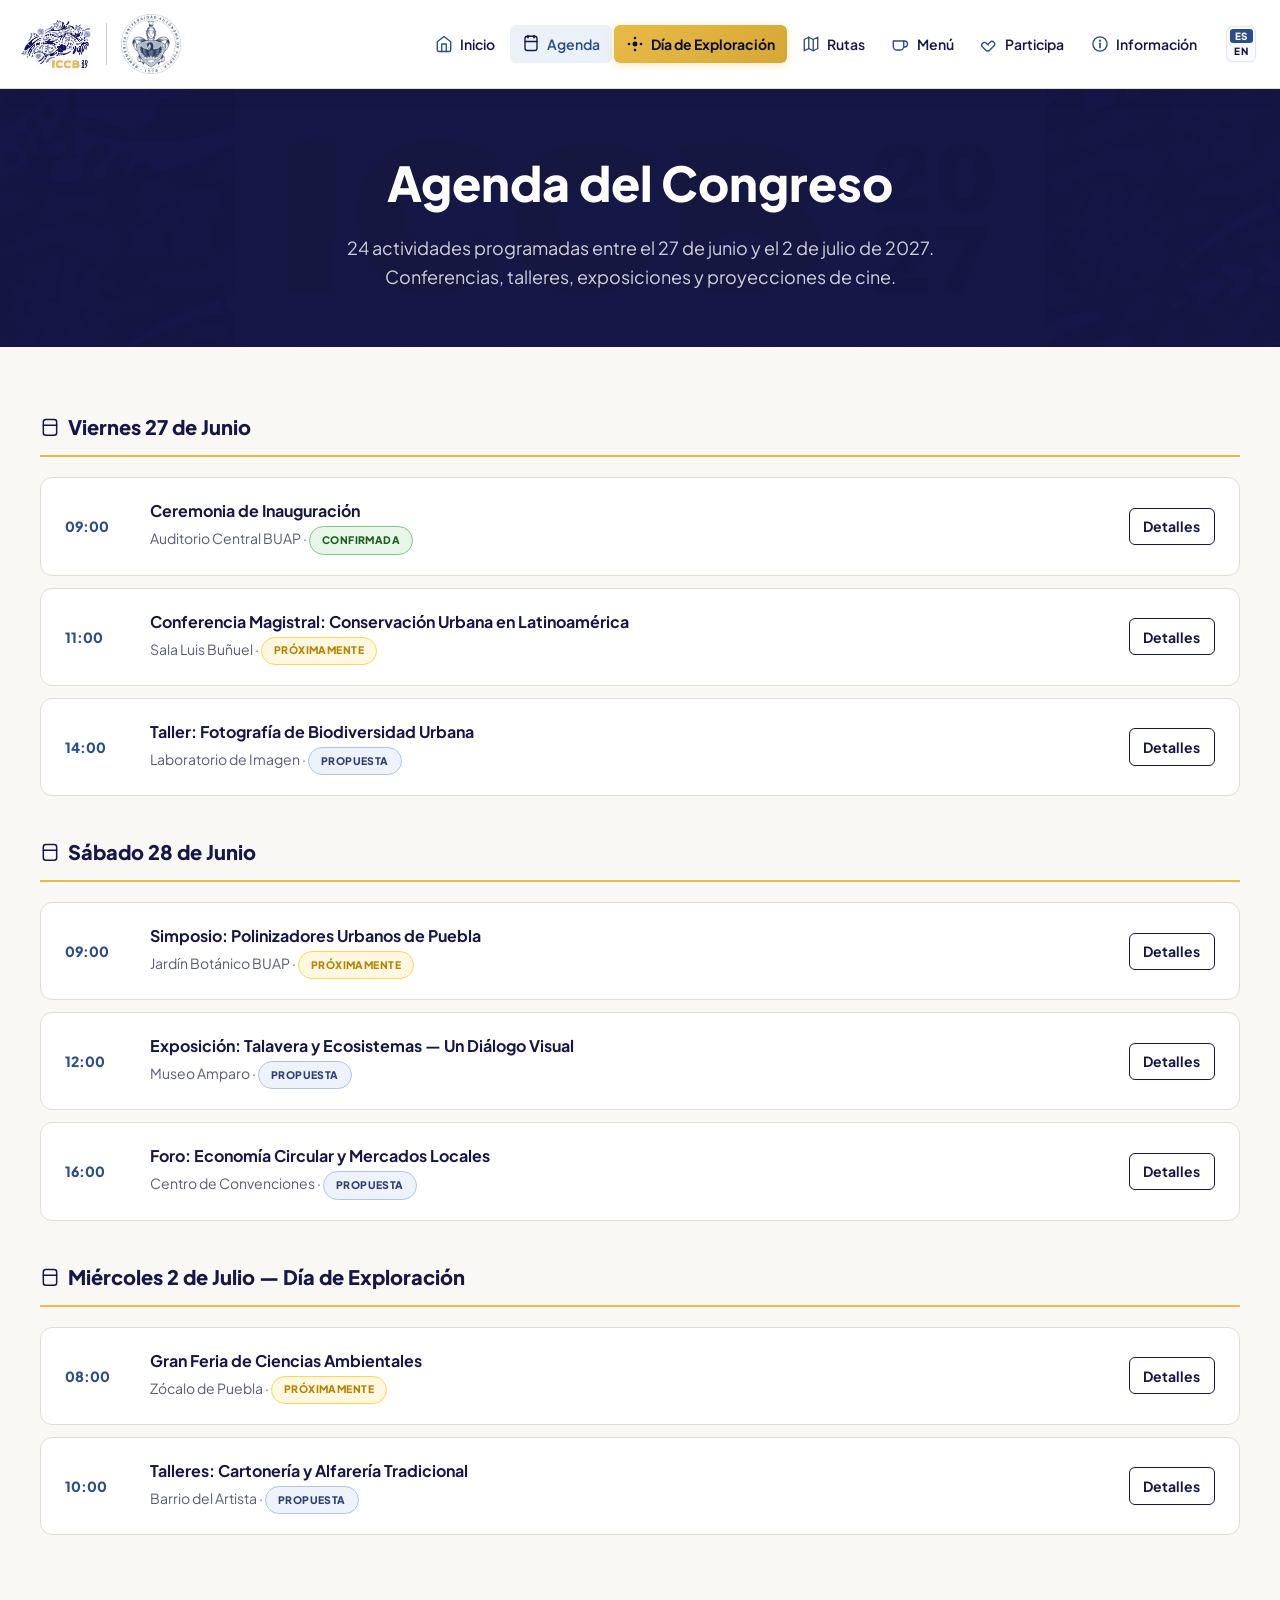
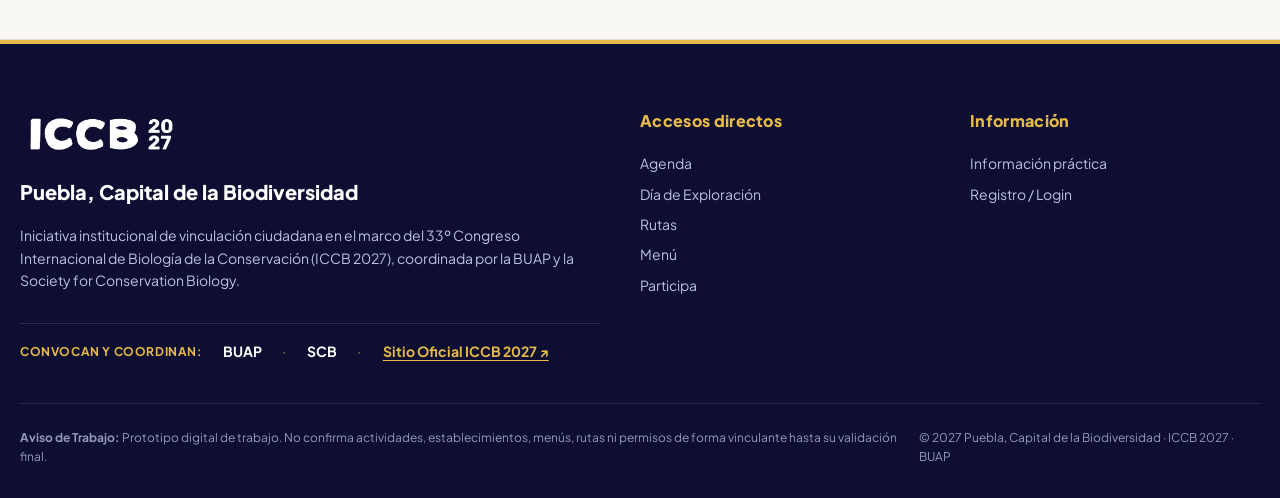
==== agenda.html @ 6d2294ba "comentarios y mapa" ====
﻿<!DOCTYPE html> <!-- necesario en todo html-->
<html lang="es"> <!-- aviso de idioma de la pagina-->

<head>
    <meta charset="UTF-8"> <!-- caracteres especiales-->
    <meta name="viewport" content="width=device-width, initial-scale=1.0"> <!-- adaptacion al tamaño de la pantalla-->
    <title>Agenda | Puebla, Capital de la Biodiversidad · ICCB 2027</title> <!-- titulo de la pagina-->
    <!-- descripcion de la pagina que aparece en los buscadores-->
    <meta name="description"
        content="Guía pública de actividades, rutas bioculturales y experiencias de biodiversidad en Puebla durante el 33º Congreso Internacional de Biología de la Conservación (ICCB 2027).">

    <!-- conexion a la tipografia de google-->
    <link rel="preconnect" href="https://fonts.googleapis.com">
    <link rel="preconnect" href="https://fonts.gstatic.com" crossorigin>
    <link href="https://fonts.googleapis.com/css2?family=Plus+Jakarta+Sans:wght@400;500;600;700;800&display=swap"
        rel="stylesheet">
    <!-- favicon-->
    <link rel="icon" type="image/png" href="assets/img/Logo Main__Logo Complete.png">
    <link rel="stylesheet" href="assets/css/styles.css"> <!--conexion a los estilos del archivo css en assets-->
</head>

<body>
    <a href="#main-content" class="skip-link">Saltar al contenido principal</a>

    <!-- ======================== Barra de navegacion ======================== -->
    <header class="site-header">
        <div class="header-container">
            <!-- logo del congreso y de la BUAP con enlace a la pagina de inicio-->
            <a href="index.html" class="brand-wrapper" aria-label="ICCB 2027 Puebla · BUAP">
                <img src="assets/img/Logo Main__Logo Complete.png" alt="ICCB 2027"
                    class="brand-logo-img brand-logo-iccb">
                <!-- barra divisoria entre logos-->
                <span class="brand-divider" aria-hidden="true"></span>
                <!-- logo de la BUAP-->
                <img src="assets/img/Logo_BUAP.webp" alt="BUAP" class="brand-logo-img brand-logo-buap">
            </a>
            <!-- listview para los diferentes idiomas-->
            <div class="header-mobile-right">
                <div class="lang-switcher-vertical mobile-header-lang" aria-label="Selector de idioma">
                    <a href="#" class="lang-pill active" lang="es">ES</a>
                    <a href="#" class="lang-pill" lang="en">EN</a>
                </div>
                <button type="button" class="nav-toggle-btn" id="nav-toggle-btn" aria-expanded="false"
                    aria-controls="main-nav" aria-label="Abrir menú">
                    <span></span><span></span><span></span>
                </button>
            </div>
            <!-- barra de botones en la navegacio-->
            <nav class="main-nav" id="main-nav" aria-label="Navegación principal">
                <ul class="nav-list">
                    <!-- inicio del menú-->
                    <li><a href="index.html" class="nav-link"><svg class="nav-icon" width="18" height="18"
                                viewBox="0 0 24 24" fill="none" stroke="currentColor" stroke-width="1.8"
                                stroke-linecap="round" stroke-linejoin="round">
                                <path d="M3 9l9-7 9 7v11a2 2 0 0 1-2 2H5a2 2 0 0 1-2-2z" />
                                <polyline points="9 22 9 12 15 12 15 22" />
                            </svg><span>Inicio</span></a></li>
                    <!-- ruta de la agenda-->
                    <li><a href="agenda.html" class="nav-link active"><svg class="nav-icon" width="18" height="18"
                                viewBox="0 0 24 24" fill="none" stroke="currentColor" stroke-width="1.8"
                                stroke-linecap="round" stroke-linejoin="round">
                                <path d="M4 6a3 3 0 0 1 3-3h10a3 3 0 0 1 3 3v13a3 3 0 0 1-3 3H7a3 3 0 0 1-3-3V6z" />
                                <path d="M4 10h16" />
                                <path d="M8 2v3M16 2v3" stroke-width="2.2" />
                            </svg><span>Agenda</span></a></li>
                    <!-- ruta de exploracion-->
                    <li><a href="exploracion.html" class="nav-link highlight"><svg class="nav-icon-gold" width="18"
                                height="18" viewBox="0 0 24 24" fill="none" stroke="currentColor" stroke-width="1.6"
                                stroke-linecap="round" stroke-linejoin="round">
                                <circle cx="12" cy="12" r="2.5" fill="currentColor" />
                                <circle cx="12" cy="4" r="1" fill="currentColor" />
                                <circle cx="20" cy="12" r="1" fill="currentColor" />
                                <circle cx="12" cy="20" r="1" fill="currentColor" />
                                <circle cx="4" cy="12" r="1" fill="currentColor" />
                            </svg><span>Día de Exploración</span></a></li>
                    <!-- ruta de rutas-->
                    <li><a href="rutas.html" class="nav-link"><svg class="nav-icon" width="18" height="18"
                                viewBox="0 0 24 24" fill="none" stroke="currentColor" stroke-width="1.8"
                                stroke-linecap="round" stroke-linejoin="round">
                                <polygon points="3 6 9 3 15 6 21 3 21 18 15 21 9 18 3 21" />
                                <line x1="9" y1="3" x2="9" y2="18" />
                                <line x1="15" y1="6" x2="15" y2="21" />
                            </svg><span>Rutas</span></a></li>
                    <!-- ruta de menu-->
                    <li><a href="menu.html" class="nav-link"><svg class="nav-icon" width="18" height="18"
                                viewBox="0 0 24 24" fill="none" stroke="currentColor" stroke-width="1.8"
                                stroke-linecap="round" stroke-linejoin="round">
                                <path d="M17 8h1a4 4 0 0 1 0 8h-1" />
                                <path d="M3 8h14v7a5 5 0 0 1-5 5H8a5 5 0 0 1-5-5V8z" />
                            </svg><span>Menú</span></a></li>
                    <!-- ruta de participa-->
                    <li><a href="participa.html" class="nav-link"><svg class="nav-icon" width="18" height="18"
                                viewBox="0 0 24 24" fill="none" stroke="currentColor" stroke-width="1.8"
                                stroke-linecap="round" stroke-linejoin="round">
                                <path
                                    d="M11 13.5l-2.5-2.5a3.5 3.5 0 0 0-5 5l4 4a4 4 0 0 0 5.6 0l5.4-5.4a3.5 3.5 0 0 0-5-5L11 12" />
                            </svg><span>Participa</span></a></li>
                    <!-- ruta de info-->
                    <li><a href="info.html" class="nav-link"><svg class="nav-icon" width="18" height="18"
                                viewBox="0 0 24 24" fill="none" stroke="currentColor" stroke-width="1.8"
                                stroke-linecap="round" stroke-linejoin="round">
                                <circle cx="12" cy="12" r="9.5" />
                                <line x1="12" y1="11" x2="12" y2="17" stroke-width="2.2" />
                                <circle cx="12" cy="7.5" r="1.5" fill="currentColor" stroke="none" />
                            </svg><span>Información</span></a></li>
                </ul>
                <div class="nav-user-actions">

                    <!-- boton del idioma y estado del idioma-->
                    <div class="lang-switcher-vertical desktop-header-lang" aria-label="Selector de idioma">
                        <a href="#" class="lang-pill active" lang="es" title="Español">ES</a>
                        <a href="#" class="lang-pill" lang="en" title="English">EN</a>
                    </div>
                </div>
            </nav>
        </div>
    </header>
    <!-- incio de  la pagina == main-->
    <main class="site-main" id="main-content">
        <section id="agenda-page">
            <div class="page-hero-banner">
                <div class="hero-bg-texture"></div>
                <h2>Agenda del Congreso</h2> <!-- titulo de la pagina-->
                <p>24 actividades programadas entre el 27 de junio y el 2 de julio de 2027. Conferencias, talleres,
                    exposiciones y proyecciones de cine.</p> <!-- descripcion de la pagina-->
            </div>

            <!-- inicia la agenda y dentro de el se centran los recuadros -->
            <div class="page-section">
                <div class="container">

                    <!-- primer recuadro, info del primer dia-->
                    <div class="agenda-day-group">
                        <div class="agenda-day-label"><svg width="20" height="20" viewBox="0 0 24 24" fill="none"
                                stroke="currentColor" stroke-width="1.8" stroke-linecap="round" stroke-linejoin="round">
                                <path d="M4 6a3 3 0 0 1 3-3h10a3 3 0 0 1 3 3v13a3 3 0 0 1-3 3H7a3 3 0 0 1-3-3V6z" />
                                <path d="M4 10h16" />
                            </svg> Viernes 27 de Junio</div>
                        <div class="agenda-item">
                            <div class="agenda-time">09:00</div>
                            <div class="agenda-info">
                                <h4>Ceremonia de Inauguración</h4>
                                <p>Auditorio Central BUAP · <span class="badge-status confirmada"
                                        style="font-size:0.65rem">Confirmada</span></p>
                            </div>
                            <div><a href="#" class="btn btn-outline btn-sm">Detalles</a></div>
                        </div>
                        <div class="agenda-item">
                            <div class="agenda-time">11:00</div>
                            <div class="agenda-info">
                                <h4>Conferencia Magistral: Conservación Urbana en Latinoamérica</h4>
                                <p>Sala Luis Buñuel · <span class="badge-status proximamente"
                                        style="font-size:0.65rem">Próximamente</span></p>
                            </div>
                            <div><a href="#" class="btn btn-outline btn-sm">Detalles</a></div>
                        </div>
                        <div class="agenda-item">
                            <div class="agenda-time">14:00</div>
                            <div class="agenda-info">
                                <h4>Taller: Fotografía de Biodiversidad Urbana</h4>
                                <p>Laboratorio de Imagen · <span class="badge-status propuesta"
                                        style="font-size:0.65rem">Propuesta</span></p>
                            </div>
                            <div><a href="#" class="btn btn-outline btn-sm">Detalles</a></div>
                        </div>
                    </div>
                    <div class="agenda-day-group">
                        <div class="agenda-day-label"><svg width="20" height="20" viewBox="0 0 24 24" fill="none"
                                stroke="currentColor" stroke-width="1.8" stroke-linecap="round" stroke-linejoin="round">
                                <path d="M4 6a3 3 0 0 1 3-3h10a3 3 0 0 1 3 3v13a3 3 0 0 1-3 3H7a3 3 0 0 1-3-3V6z" />
                                <path d="M4 10h16" />
                            </svg> Sábado 28 de Junio</div>
                        <div class="agenda-item">
                            <div class="agenda-time">09:00</div>
                            <div class="agenda-info">
                                <h4>Simposio: Polinizadores Urbanos de Puebla</h4>
                                <p>Jardín Botánico BUAP · <span class="badge-status proximamente"
                                        style="font-size:0.65rem">Próximamente</span></p>
                            </div>
                            <div><a href="#" class="btn btn-outline btn-sm">Detalles</a></div>
                        </div>
                        <div class="agenda-item">
                            <div class="agenda-time">12:00</div>
                            <div class="agenda-info">
                                <h4>Exposición: Talavera y Ecosistemas — Un Diálogo Visual</h4>
                                <p>Museo Amparo · <span class="badge-status propuesta"
                                        style="font-size:0.65rem">Propuesta</span></p>
                            </div>
                            <div><a href="#" class="btn btn-outline btn-sm">Detalles</a></div>
                        </div>
                        <div class="agenda-item">
                            <div class="agenda-time">16:00</div>
                            <div class="agenda-info">
                                <h4>Foro: Economía Circular y Mercados Locales</h4>
                                <p>Centro de Convenciones · <span class="badge-status propuesta"
                                        style="font-size:0.65rem">Propuesta</span></p>
                            </div>
                            <div><a href="#" class="btn btn-outline btn-sm">Detalles</a></div>
                        </div>
                    </div>
                    <div class="agenda-day-group">
                        <div class="agenda-day-label"><svg width="20" height="20" viewBox="0 0 24 24" fill="none"
                                stroke="currentColor" stroke-width="1.8" stroke-linecap="round" stroke-linejoin="round">
                                <path d="M4 6a3 3 0 0 1 3-3h10a3 3 0 0 1 3 3v13a3 3 0 0 1-3 3H7a3 3 0 0 1-3-3V6z" />
                                <path d="M4 10h16" />
                            </svg> Miércoles 2 de Julio — Día de Exploración</div>
                        <div class="agenda-item">
                            <div class="agenda-time">08:00</div>
                            <div class="agenda-info">
                                <h4>Gran Feria de Ciencias Ambientales</h4>
                                <p>Zócalo de Puebla · <span class="badge-status proximamente"
                                        style="font-size:0.65rem">Próximamente</span></p>
                            </div>
                            <div><a href="#" class="btn btn-outline btn-sm">Detalles</a></div>
                        </div>
                        <div class="agenda-item">
                            <div class="agenda-time">10:00</div>
                            <div class="agenda-info">
                                <h4>Talleres: Cartonería y Alfarería Tradicional</h4>
                                <p>Barrio del Artista · <span class="badge-status propuesta"
                                        style="font-size:0.65rem">Propuesta</span></p>
                            </div>
                            <div><a href="#" class="btn btn-outline btn-sm">Detalles</a></div>
                        </div>
                    </div>
                </div>
            </div>
        </section>
    </main>

    <!-- ======================== FOOTER ======================== -->
    <footer class="site-footer">
        <div class="footer-container">
            <div class="footer-brand">
                <img src="assets/img/Logo_White_Transparent.png" alt="ICCB 2027 Puebla" class="footer-logo">
                <h3 style="color:#fff;font-size:1.25rem;font-weight:800">Puebla, Capital de la Biodiversidad</h3>
                <p style="color:#BAC2E0;font-size:var(--font-sm)">Iniciativa institucional de vinculación ciudadana en
                    el marco del 33º Congreso Internacional de Biología de la Conservación (ICCB 2027), coordinada por
                    la BUAP y la Society for Conservation Biology.</p>
                <div class="footer-sponsors-strip"><span>Convocan y Coordinan:</span><strong
                        style="color:#fff">BUAP</strong><span style="opacity:0.5">·</span><strong
                        style="color:#fff">SCB</strong><span style="opacity:0.5">·</span><a
                        href="https://conbio.org/mini-sites/iccb-2027/" target="_blank" rel="noopener noreferrer"
                        style="color:var(--color-gold);font-weight:700;text-decoration:underline">Sitio Oficial ICCB
                        2027 ↗</a></div>
            </div>
            <div class="footer-links-col">
                <h4>Accesos directos</h4>
                <ul class="footer-nav">
                    <li><a href="agenda.html">Agenda</a></li>
                    <li><a href="exploracion.html">Día de Exploración</a></li>
                    <li><a href="rutas.html">Rutas</a></li>
                    <li><a href="menu.html">Menú</a></li>
                    <li><a href="participa.html">Participa</a></li>
                </ul>
            </div>
            <div class="footer-links-col">
                <h4>Información</h4>
                <ul class="footer-nav">
                    <li><a href="info.html">Información práctica</a></li>
                    <li><a href="participa.html#participa-form">Registro / Login</a></li>
                </ul>
            </div>
        </div>
        <div class="footer-bottom">
            <div>
                <p><strong>Aviso de Trabajo:</strong> Prototipo digital de trabajo. No confirma actividades,
                    establecimientos, menús, rutas ni permisos de forma vinculante hasta su validación final.</p>
            </div>
            <div>
                <p>© 2027 Puebla, Capital de la Biodiversidad · ICCB 2027 · BUAP</p>
            </div>
        </div>
    </footer>

    <script src="assets/js/main.js"></script>
</body>

</html>
---- assets/css/styles.css ----
/* ==========================================================================
   DESIGN SYSTEM — PROTOTIPO COMPLETO MULTI-PÁGINA
   ========================================================================== */
        :root {
            --color-cream: #F4F0E8;
            --color-cream-light: #FAF8F5;
            --color-cream-card: #EFEBE4;
            --color-cream-border: #E2DDD3;
            --color-navy: #151748;
            --color-navy-deep: #0D0E31;
            --color-navy-card: #141646;
            --color-navy-light: #232668;
            --color-talavera-blue: #2B4C8C;
            --color-talavera-hover: #1F3868;
            --color-soft-blue: #8FAAD0;
            --color-soft-blue-light: #EBF1F9;
            --color-gold: #E8BB49;
            --color-gold-hover: #D6A734;
            --color-gold-soft: #FDF7E7;
            --color-gold-text: #5C4300;
            --color-lavender: #7B86B8;
            --color-lavender-soft: #ECEEF6;
            --color-text-main: #1A1D36;
            --color-text-muted: #585C7B;
            --color-text-light: #FFFFFF;
            --color-surface: #FFFFFF;
            --color-border: #DCDDE8;
            --status-confirmed-bg: #E8F5E9;
            --status-confirmed-text: #1B5E20;
            --status-confirmed-border: #81C784;
            --status-upcoming-bg: #FFF8E1;
            --status-upcoming-text: #B78103;
            --status-upcoming-border: #FFD54F;
            --status-proposal-bg: #EEF2FA;
            --status-proposal-text: #2C3E75;
            --status-proposal-border: #B2C3E8;
            --font-sans: 'Plus Jakarta Sans', 'Avenir Next', -apple-system, BlinkMacSystemFont, "Segoe UI", Roboto, sans-serif;
            --font-scale: 1;
            --font-xs: calc(0.75rem * var(--font-scale));
            --font-sm: calc(0.875rem * var(--font-scale));
            --font-base: calc(1rem * var(--font-scale));
            --font-md: calc(1.125rem * var(--font-scale));
            --font-lg: calc(1.25rem * var(--font-scale));
            --font-xl: calc(1.5rem * var(--font-scale));
            --radius-sm: 6px;
            --radius-md: 12px;
            --radius-lg: 20px;
            --radius-pill: 9999px;
            --shadow-sm: 0 2px 6px rgba(21, 23, 72, 0.06);
            --shadow-md: 0 6px 18px rgba(21, 23, 72, 0.08);
            --shadow-lg: 0 12px 32px rgba(21, 23, 72, 0.12);
            --shadow-hover: 0 16px 36px rgba(21, 23, 72, 0.16);
            --transition-fast: 0.18s ease;
            --transition-normal: 0.28s cubic-bezier(0.16, 1, 0.3, 1);
        }

        *,
        *::before,
        *::after {
            box-sizing: border-box;
            margin: 0;
            padding: 0
        }

        html {
            font-size: 100%;
            scroll-behavior: smooth
        }

        body {
            font-family: var(--font-sans);
            font-size: var(--font-base);
            line-height: 1.6;
            color: var(--color-text-main);
            background: var(--color-cream);
            display: flex;
            flex-direction: column;
            min-height: 100vh
        }

        a {
            color: var(--color-talavera-blue);
            text-decoration: underline;
            text-decoration-thickness: 1px;
            text-underline-offset: 3px;
            transition: color var(--transition-fast)
        }

        a:hover {
            color: var(--color-navy)
        }

        img {
            max-width: 100%;
            height: auto;
            display: block
        }

        :focus-visible {
            outline: 3px solid var(--color-gold);
            outline-offset: 3px;
            border-radius: var(--radius-sm)
        }

        .container {
            max-width: 1240px;
            margin: 0 auto;
            padding: 0 1.25rem
        }

        /* ===== Icons ===== */
        .talavera-icon,
        .nav-icon,
        .nav-icon-gold {
            display: inline-block;
            vertical-align: middle;
            flex-shrink: 0
        }

        .nav-icon {
            color: var(--color-talavera-blue);
            transition: transform var(--transition-fast), color var(--transition-fast)
        }

        .nav-link:hover .nav-icon,
        .nav-link.active .nav-icon {
            color: var(--color-navy);
            transform: translateY(-1px)
        }

        .nav-icon-gold {
            color: var(--color-navy-deep)
        }

        .card-arrow-icon {
            transition: transform var(--transition-fast)
        }

        .pillar-card:hover .card-arrow-icon,
        .audience-card:hover .card-arrow-icon {
            transform: translateX(4px)
        }

        .skip-link {
            position: absolute;
            top: -999px;
            left: 1rem;
            background: var(--color-gold);
            color: var(--color-navy-deep);
            padding: 0.75rem 1.25rem;
            font-weight: 700;
            z-index: 9999;
            border-radius: var(--radius-sm);
            text-decoration: none;
            box-shadow: var(--shadow-lg)
        }

        .skip-link:focus {
            top: 1rem
        }

        /* ===== Language Switcher ===== */
        .lang-switcher-vertical {
            display: inline-flex;
            flex-direction: column;
            align-items: center;
            justify-content: center;
            background: #F8FAFC;
            border: 1px solid #E2E8F0;
            border-radius: var(--radius-sm);
            padding: 2px;
            gap: 1px;
            box-shadow: 0 1px 2px rgba(0, 0, 0, 0.04);
            flex-shrink: 0
        }

        .lang-switcher-vertical .lang-pill {
            display: block;
            padding: 2px 5px;
            border-radius: 3px;
            color: var(--color-navy);
            text-decoration: none;
            font-weight: 800;
            font-size: 0.62rem;
            letter-spacing: 0.03em;
            line-height: 1.1;
            text-align: center;
            transition: all var(--transition-fast)
        }

        .lang-switcher-vertical .lang-pill:hover {
            color: var(--color-talavera-blue);
            background: rgba(26, 54, 93, 0.08)
        }

        .lang-switcher-vertical .lang-pill.active {
            background-color: var(--color-talavera-blue);
            color: #fff
        }

        .header-mobile-right {
            display: flex;
            align-items: center;
            gap: 0.65rem
        }

        @media(min-width:992px) {
            .header-mobile-right {
                display: none !important
            }
        }

        @media(max-width:991px) {
            .desktop-header-lang {
                display: none !important
            }
        }

        /* ===== Header ===== */
        .site-header {
            background: #fff;
            position: sticky;
            top: 0;
            z-index: 1000;
            box-shadow: 0 4px 20px rgba(21, 23, 72, 0.06);
            border-bottom: 1px solid var(--color-cream-border)
        }

        .header-container {
            max-width: 1440px;
            margin: 0 auto;
            padding: 0.5rem 1.5rem 0.5rem 1.25rem;
            display: flex;
            align-items: center;
            justify-content: space-between;
            gap: 1.25rem;
            min-height: 82px
        }

        .brand-wrapper {
            display: inline-flex;
            align-items: center;
            gap: 0.85rem;
            text-decoration: none;
            flex-shrink: 0;
            transition: opacity var(--transition-fast)
        }

        .brand-wrapper:hover {
            opacity: 0.92
        }

        .brand-logo-img {
            width: auto;
            object-fit: contain;
            display: block
        }

        .brand-logo-iccb {
            height: 72px;
            max-width: 160px;
            filter: drop-shadow(0 2px 4px rgba(26, 54, 93, 0.08))
        }

        .brand-logo-buap {
            height: 60px;
            max-width: 60px
        }

        .brand-divider {
            width: 1.5px;
            height: 42px;
            background: var(--color-navy);
            opacity: 0.22;
            flex-shrink: 0
        }

        .nav-toggle-btn {
            display: inline-flex;
            flex-direction: column;
            justify-content: center;
            align-items: center;
            gap: 5px;
            width: 44px;
            height: 44px;
            background: var(--color-cream-light);
            border: 1px solid var(--color-border);
            border-radius: var(--radius-sm);
            cursor: pointer
        }

        .nav-toggle-btn span {
            display: block;
            width: 22px;
            height: 2.5px;
            background: var(--color-navy);
            border-radius: 2px;
            transition: all var(--transition-fast)
        }

        .main-nav {
            display: none;
            width: 100%
        }

        .main-nav.is-open {
            display: block;
            padding-top: 1rem;
            border-top: 1px solid var(--color-cream-border)
        }

        .nav-list {
            list-style: none;
            display: flex;
            flex-direction: column;
            gap: 0.35rem;
            margin: 0;
            padding: 0
        }

        .nav-link {
            display: flex;
            align-items: center;
            gap: 0.45rem;
            padding: 0.5rem 0.75rem;
            color: var(--color-navy);
            text-decoration: none;
            font-weight: 600;
            font-size: var(--font-sm);
            border-radius: var(--radius-sm);
            white-space: nowrap;
            transition: all var(--transition-fast)
        }

        .nav-link:hover,
        .nav-link.active {
            background: var(--color-soft-blue-light);
            color: var(--color-talavera-blue)
        }

        .nav-link.highlight {
            background: linear-gradient(135deg, var(--color-gold), var(--color-gold-hover));
            color: var(--color-navy-deep);
            font-weight: 700;
            box-shadow: 0 2px 8px rgba(242, 184, 36, 0.3)
        }

        .nav-link.highlight:hover {
            transform: translateY(-1px);
            box-shadow: 0 4px 12px rgba(242, 184, 36, 0.4)
        }

        .nav-user-actions {
            margin-top: 0.75rem;
            padding-top: 0.75rem;
            border-top: 1px solid var(--color-border);
            display: flex;
            flex-direction: column;
            gap: 0.5rem
        }

        @media(min-width:992px) {
            .nav-toggle-btn {
                display: none
            }

            .main-nav,
            .main-nav.is-open {
                display: flex;
                align-items: center;
                justify-content: flex-end;
                width: auto;
                padding-top: 0;
                border-top: none;
                gap: 0.75rem;
                flex-shrink: 0
            }

            .nav-list {
                flex-direction: row;
                align-items: center;
                gap: 0.15rem
            }

            .nav-user-actions {
                margin-top: 0;
                padding-top: 0;
                border-top: none;
                flex-direction: row;
                align-items: center;
                margin-left: 0.35rem
            }
        }

        @media(min-width:992px) and (max-width:1240px) {
            .header-container {
                padding: 0.35rem 1rem 0.5rem 0.75rem;
                gap: 0.5rem
            }

            .brand-logo-iccb {
                height: 58px
            }

            .brand-logo-buap {
                height: 50px;
                max-width: 50px
            }

            .brand-divider {
                height: 32px;
                margin: 0 0.15rem
            }

            .nav-link {
                padding: 0.4rem 0.5rem;
                font-size: 0.82rem;
                gap: 0.3rem
            }

            .btn-sm {
                padding: 0.35rem 0.65rem;
                font-size: 0.78rem
            }
        }

        @media(max-width:991px) {
            .header-container {
                padding: 0.5rem 1rem;
                min-height: 68px
            }

            .brand-logo-iccb {
                height: 52px
            }

            .brand-logo-buap {
                height: 44px;
                max-width: 44px
            }

            .brand-divider {
                height: 28px;
                margin: 0 0.25rem
            }
        }

        /* ===== Hero ===== */
        .hero-section {
            min-height: calc(100vh - 82px);
            display: flex;
            align-items: center;
            position: relative;
            background: var(--color-cream-light);
            border-bottom: 1px solid var(--color-cream-border);
            overflow: hidden
        }

        .hero-bg-media {
            position: absolute;
            inset: 0;
            overflow: hidden;
            pointer-events: none;
            z-index: 0
        }

        .hero-bg-texture {
            position: absolute;
            inset: 0;
            background-image: url('../img/Logo Main__Logo TExture Light.png');
            background-size: cover;
            background-position: center;
            background-repeat: no-repeat;
            opacity: 0.10;
            mix-blend-mode: multiply;
            z-index: 1
        }

        .hero-bg-radial {
            position: absolute;
            inset: 0;
            background: radial-gradient(circle at 65% 50%, rgba(232, 187, 73, 0.08) 0%, rgba(250, 248, 245, 0) 65%), radial-gradient(circle at 15% 30%, rgba(26, 54, 93, 0.05) 0%, rgba(250, 248, 245, 0) 50%);
            pointer-events: none;
            z-index: 3
        }

        .hero-inner {
            position: relative;
            z-index: 2;
            width: 100%;
            max-width: 1380px;
            margin: 0 auto;
            padding: 3.5rem 2rem;
            display: grid;
            grid-template-columns: 1fr;
            gap: 3rem;
            align-items: center
        }

        @media(min-width:900px) {
            .hero-inner {
                grid-template-columns: 1.05fr 0.95fr;
                gap: 4rem;
                padding: 4rem 2.5rem
            }
        }

        .hero-left {
            display: flex;
            flex-direction: column
        }

        .hero-date-label {
            font-size: var(--font-sm);
            font-weight: 700;
            color: var(--color-talavera-blue);
            text-transform: uppercase;
            letter-spacing: 0.08em;
            margin-bottom: 1.25rem
        }

        .hero-title {
            font-size: clamp(2.75rem, 6vw, 4.5rem);
            font-weight: 800;
            line-height: 1.05;
            letter-spacing: -0.03em;
            color: var(--color-navy);
            margin-bottom: 1.25rem
        }

        .hero-subtitle {
            font-size: clamp(1rem, 2vw, 1.15rem);
            color: var(--color-text-muted);
            line-height: 1.65;
            margin-bottom: 2.25rem;
            max-width: 440px
        }

        .hero-cta-row {
            display: flex;
            flex-wrap: wrap;
            gap: 0.85rem;
            align-items: center;
            margin-bottom: 2.5rem
        }

        .hero-btn-primary {
            display: inline-flex;
            align-items: center;
            padding: 0.85rem 2rem;
            background: var(--color-navy);
            color: #fff;
            font-family: inherit;
            font-weight: 700;
            font-size: var(--font-base);
            border-radius: var(--radius-md);
            text-decoration: none;
            transition: all var(--transition-fast);
            border: 2px solid transparent
        }

        .hero-btn-primary:hover {
            background: var(--color-talavera-blue);
            color: #fff;
            transform: translateY(-2px);
            box-shadow: 0 8px 20px rgba(21, 23, 72, 0.18)
        }

        .hero-btn-secondary {
            display: inline-flex;
            align-items: center;
            padding: 0.85rem 1.5rem;
            background: transparent;
            color: var(--color-navy);
            font-family: inherit;
            font-weight: 700;
            font-size: var(--font-base);
            border-radius: var(--radius-md);
            border: 2px solid var(--color-navy);
            text-decoration: none;
            transition: all var(--transition-fast)
        }

        .hero-btn-secondary:hover {
            background: var(--color-gold);
            border-color: var(--color-gold);
            color: var(--color-navy-deep);
            transform: translateY(-2px)
        }

        .hero-logos-strip {
            display: flex;
            align-items: center;
            gap: 1.25rem;
            padding-top: 1.5rem;
            border-top: 1px solid var(--color-cream-border)
        }

        .hero-strip-logo {
            height: 36px;
            width: auto;
            object-fit: contain;
            opacity: 0.85
        }

        .hero-right {
            display: flex;
            flex-direction: column;
            gap: 1.25rem
        }

        .hero-photo-frame {
            position: relative;
            border-radius: var(--radius-lg);
            overflow: hidden;
            box-shadow: 0 20px 50px rgba(21, 23, 72, 0.12);
            border: 3px solid var(--color-cream-border)
        }

        .hero-photo {
            width: 100%;
            display: block;
            object-fit: cover;
            aspect-ratio: 16/10
        }

        .hero-photo-label {
            position: absolute;
            bottom: 0;
            left: 0;
            right: 0;
            background: linear-gradient(transparent, rgba(22, 20, 86, 0.85));
            padding: 1.5rem 1.25rem 1rem;
            display: flex;
            flex-direction: column;
            gap: 0.1rem
        }

        .hero-photo-city {
            font-size: var(--font-md);
            font-weight: 800;
            color: #fff;
            letter-spacing: -0.01em
        }

        .hero-photo-sub {
            font-size: var(--font-xs);
            color: rgba(255, 255, 255, 0.7);
            font-weight: 600;
            text-transform: uppercase;
            letter-spacing: 0.06em
        }

        .hero-pattern-badge {
            background: var(--color-cream);
            border: 2px solid var(--color-cream-border);
            border-radius: var(--radius-lg);
            padding: 0.75rem 1rem;
            display: flex;
            align-items: center;
            justify-content: center;
            box-shadow: var(--shadow-sm)
        }

        .hero-pattern-badge img {
            height: 72px;
            width: auto;
            object-fit: contain
        }

        /* ===== Search ===== */
        .search-section-wrap {
            background: var(--color-cream);
            padding: 1.5rem 1.5rem 0
        }

        .search-agenda-section {
            background: #fff;
            position: relative;
            z-index: 10;
            border-radius: var(--radius-lg);
            box-shadow: var(--shadow-lg);
            padding: 1.5rem;
            max-width: 1160px;
            margin: 0 auto 2rem;
            border: 1px solid var(--color-cream-border)
        }

        .search-form-flex {
            display: grid;
            grid-template-columns: 1fr;
            gap: 1rem;
            align-items: center
        }

        @media(min-width:768px) {
            .search-form-flex {
                grid-template-columns: 2fr 1.25fr auto
            }
        }

        .search-input-wrapper {
            position: relative
        }

        .search-input {
            width: 100%;
            padding: 0.85rem 1rem 0.85rem 2.75rem;
            border: 1.5px solid var(--color-border);
            border-radius: var(--radius-md);
            font-family: inherit;
            font-size: var(--font-base);
            color: var(--color-text-main);
            background: var(--color-cream-light);
            transition: all var(--transition-fast)
        }

        .search-input:focus {
            border-color: var(--color-talavera-blue);
            background: #fff;
            box-shadow: 0 0 0 4px var(--color-soft-blue-light);
            outline: none
        }

        .search-icon {
            position: absolute;
            left: 1rem;
            top: 50%;
            transform: translateY(-50%);
            color: var(--color-text-muted)
        }

        .search-select {
            padding: 0.85rem 1rem;
            border: 1.5px solid var(--color-border);
            border-radius: var(--radius-md);
            font-family: inherit;
            font-size: var(--font-base);
            color: var(--color-text-main);
            background: var(--color-cream-light);
            cursor: pointer;
            width: 100%
        }

        /* ===== Section Headers ===== */
        .feature-grid-section {
            padding: 4rem 1.25rem 2rem
        }

        .section-head-center {
            text-align: center;
            max-width: 780px;
            margin: 0 auto 3rem
        }

        .section-eyebrow {
            color: var(--color-talavera-blue);
            font-size: var(--font-sm);
            font-weight: 800;
            text-transform: uppercase;
            letter-spacing: 0.08em;
            margin-bottom: 0.5rem;
            display: block
        }

        .section-main-title {
            font-size: clamp(1.85rem, 3.5vw, 2.5rem);
            font-weight: 800;
            color: var(--color-navy);
            line-height: 1.2;
            margin-bottom: 0.75rem
        }

        .section-main-desc {
            font-size: var(--font-base);
            color: var(--color-text-muted);
            line-height: 1.6
        }

        /* ===== Pillar Cards ===== */
        .pillar-cards-grid {
            display: grid;
            grid-template-columns: 1fr;
            gap: 1.5rem
        }

        @media(min-width:640px) {
            .pillar-cards-grid {
                grid-template-columns: repeat(2, 1fr)
            }
        }

        @media(min-width:1024px) {
            .pillar-cards-grid {
                grid-template-columns: repeat(4, 1fr)
            }
        }

        .pillar-card {
            background: #fff;
            border-radius: var(--radius-lg);
            border: 1px solid var(--color-cream-border);
            padding: 2rem 1.5rem;
            display: flex;
            flex-direction: column;
            justify-content: space-between;
            box-shadow: var(--shadow-sm);
            text-decoration: none;
            color: inherit;
            position: relative;
            overflow: hidden;
            transition: all var(--transition-normal)
        }

        .pillar-card::before {
            content: '';
            position: absolute;
            top: 0;
            left: 0;
            right: 0;
            height: 5px;
            background: var(--color-talavera-blue);
            transition: height var(--transition-fast)
        }

        .pillar-card.highlight-gold::before {
            background: var(--color-gold);
            height: 7px
        }

        .pillar-card:hover {
            transform: translateY(-6px);
            box-shadow: var(--shadow-hover);
            border-color: var(--color-talavera-blue)
        }

        .pillar-card:hover::before {
            height: 8px
        }

        .pillar-icon-box {
            display: inline-flex;
            align-items: center;
            justify-content: flex-start;
            height: 52px;
            padding: 4px 10px;
            border-radius: var(--radius-md);
            background: #fff;
            border: 1px solid var(--color-cream-border);
            margin-bottom: 1.25rem;
            box-shadow: var(--shadow-sm);
            width: fit-content
        }

        .pillar-icon-box img {
            height: 42px;
            width: auto;
            object-fit: contain
        }

        .pillar-card-title {
            font-size: 1.25rem;
            font-weight: 800;
            color: var(--color-navy);
            line-height: 1.25;
            margin-bottom: 0.75rem
        }

        .pillar-card-text {
            font-size: var(--font-sm);
            color: var(--color-text-muted);
            line-height: 1.55;
            margin-bottom: 1.5rem
        }

        .pillar-card-link {
            display: inline-flex;
            align-items: center;
            gap: 0.4rem;
            font-size: var(--font-sm);
            font-weight: 800;
            color: var(--color-talavera-blue);
            margin-top: auto
        }

        .pillar-card:hover .pillar-card-link {
            color: var(--color-navy)
        }

        /* ===== Badges ===== */
        .badge-status {
            display: inline-flex;
            align-items: center;
            gap: 0.4rem;
            padding: 0.3rem 0.75rem;
            border-radius: var(--radius-pill);
            font-size: var(--font-xs);
            font-weight: 800;
            text-transform: uppercase;
            letter-spacing: 0.04em;
            border: 1px solid transparent
        }

        .badge-status.confirmada {
            background: var(--status-confirmed-bg);
            color: var(--status-confirmed-text);
            border-color: var(--status-confirmed-border)
        }

        .badge-status.proximamente {
            background: var(--status-upcoming-bg);
            color: var(--status-upcoming-text);
            border-color: var(--status-upcoming-border)
        }

        .badge-status.propuesta {
            background: var(--status-proposal-bg);
            color: var(--status-proposal-text);
            border-color: var(--status-proposal-border)
        }

        /* ===== Buttons ===== */
        .btn {
            display: inline-flex;
            align-items: center;
            justify-content: center;
            gap: 0.5rem;
            font-family: inherit;
            font-size: var(--font-base);
            font-weight: 700;
            padding: 0.75rem 1.35rem;
            border-radius: var(--radius-md);
            border: 1px solid transparent;
            cursor: pointer;
            text-decoration: none;
            transition: all var(--transition-fast)
        }

        .btn-primary {
            background: var(--color-navy);
            color: #fff
        }

        .btn-primary:hover {
            background: var(--color-navy-deep);
            color: #fff;
            box-shadow: var(--shadow-md)
        }

        .btn-accent {
            background: linear-gradient(135deg, var(--color-gold), var(--color-gold-hover));
            color: var(--color-navy-deep);
            border-color: var(--color-gold-hover)
        }

        .btn-accent:hover {
            background: var(--color-gold-hover);
            box-shadow: 0 4px 15px rgba(242, 184, 36, 0.4)
        }

        .btn-outline {
            background: transparent;
            border: 1.5px solid var(--color-navy);
            color: var(--color-navy)
        }

        .btn-outline:hover {
            background: var(--color-navy);
            color: #fff
        }

        .btn-outline-white {
            background: transparent;
            border: 1.5px solid rgba(255, 255, 255, 0.6);
            color: #fff
        }

        .btn-outline-white:hover {
            background: #fff;
            color: var(--color-navy)
        }

        .btn-sm {
            padding: 0.4rem 0.85rem;
            font-size: var(--font-sm);
            border-radius: var(--radius-sm)
        }

        /* ===== Page Section (full-page views) ===== */
        .page-section {
            padding: 4rem 1.25rem;
            border-bottom: 1px solid var(--color-cream-border)
        }

        .page-section:nth-child(even) {
            background: var(--color-cream-light)
        }

        .page-section-header {
            max-width: 780px;
            margin: 0 auto 3rem;
            text-align: center
        }

        .page-hero-banner {
            background: var(--color-navy);
            color: #fff;
            padding: 3.5rem 1.25rem;
            text-align: center;
            position: relative;
            overflow: hidden
        }

        .page-hero-banner .hero-bg-texture {
            position: absolute;
            inset: 0;
            background-image: url('../img/Logo Main__Logo Texture Dark.png');
            background-size: cover;
            background-position: center;
            opacity: 0.12;
            z-index: 0
        }

        .page-hero-banner>* {
            position: relative;
            z-index: 1
        }

        .page-hero-banner h2 {
            font-size: clamp(2rem, 4vw, 3rem);
            font-weight: 800;
            margin-bottom: 0.75rem
        }

        .page-hero-banner p {
            font-size: var(--font-md);
            color: rgba(255, 255, 255, 0.8);
            max-width: 640px;
            margin: 0 auto;
            line-height: 1.6
        }

        /* ===== Agenda Items ===== */
        .agenda-day-group {
            margin-bottom: 2.5rem
        }

        .agenda-day-label {
            font-size: var(--font-lg);
            font-weight: 800;
            color: var(--color-navy);
            padding-bottom: 0.75rem;
            border-bottom: 2px solid var(--color-gold);
            margin-bottom: 1.25rem;
            display: flex;
            align-items: center;
            gap: 0.5rem
        }

        .agenda-item {
            background: #fff;
            border: 1px solid var(--color-cream-border);
            border-radius: var(--radius-md);
            padding: 1.25rem 1.5rem;
            margin-bottom: 0.75rem;
            display: grid;
            grid-template-columns: auto 1fr auto;
            gap: 1.25rem;
            align-items: center;
            transition: all var(--transition-fast)
        }

        .agenda-item:hover {
            box-shadow: var(--shadow-md);
            border-color: var(--color-talavera-blue)
        }

        .agenda-time {
            font-weight: 800;
            color: var(--color-talavera-blue);
            font-size: var(--font-sm);
            white-space: nowrap;
            min-width: 65px
        }

        .agenda-info h4 {
            font-size: var(--font-base);
            font-weight: 700;
            color: var(--color-navy);
            margin-bottom: 0.15rem
        }

        .agenda-info p {
            font-size: var(--font-sm);
            color: var(--color-text-muted)
        }

        /* ===== Route Cards ===== */
        .route-card {
            background: #fff;
            border: 1px solid var(--color-cream-border);
            border-radius: var(--radius-lg);
            overflow: hidden;
            box-shadow: var(--shadow-sm);
            transition: all var(--transition-normal)
        }

        .route-card:hover {
            box-shadow: var(--shadow-hover);
            transform: translateY(-4px)
        }

        .route-card-img {
            height: 200px;
            background: linear-gradient(135deg, var(--color-talavera-blue), var(--color-navy));
            display: flex;
            align-items: center;
            justify-content: center;
            color: #fff;
            font-weight: 700
        }

        .route-card-body {
            padding: 1.5rem
        }

        .route-card-body h3 {
            font-size: var(--font-lg);
            font-weight: 800;
            color: var(--color-navy);
            margin-bottom: 0.5rem
        }

        .route-card-body p {
            font-size: var(--font-sm);
            color: var(--color-text-muted);
            line-height: 1.55;
            margin-bottom: 1rem
        }

        .route-stops {
            display: flex;
            flex-direction: column;
            gap: 0.5rem;
            padding-left: 1.25rem;
            border-left: 3px solid var(--color-gold);
            margin-bottom: 1rem
        }

        .route-stop {
            font-size: var(--font-sm);
            font-weight: 600;
            color: var(--color-navy)
        }

        /* ===== Menu / Sabores Cards ===== */
        .flavor-card {
            background: #fff;
            border: 1px solid var(--color-cream-border);
            border-radius: var(--radius-lg);
            overflow: hidden;
            box-shadow: var(--shadow-sm);
            transition: all var(--transition-normal)
        }

        .flavor-card:hover {
            box-shadow: var(--shadow-hover);
            transform: translateY(-4px)
        }

        .flavor-card-img {
            height: 180px;
            background: linear-gradient(135deg, var(--color-gold-soft), var(--color-cream));
            display: flex;
            align-items: center;
            justify-content: center
        }

        .flavor-card-img img {
            height: 80px;
            width: auto;
            object-fit: contain
        }

        .flavor-card-body {
            padding: 1.5rem
        }

        .flavor-card-body h3 {
            font-size: var(--font-lg);
            font-weight: 800;
            color: var(--color-navy);
            margin-bottom: 0.5rem
        }

        .flavor-card-body p {
            font-size: var(--font-sm);
            color: var(--color-text-muted);
            line-height: 1.55;
            margin-bottom: 1rem
        }

        /* ===== Forms ===== */
        .form-group {
            margin-bottom: 1.25rem
        }

        .form-group label {
            display: block;
            font-weight: 700;
            font-size: var(--font-sm);
            color: var(--color-navy);
            margin-bottom: 0.4rem
        }

        .form-group input,
        .form-group select,
        .form-group textarea {
            width: 100%;
            padding: 0.85rem 1rem;
            border: 1.5px solid var(--color-border);
            border-radius: var(--radius-md);
            font-family: inherit;
            font-size: var(--font-base);
            color: var(--color-text-main);
            background: var(--color-cream-light);
            transition: all var(--transition-fast)
        }

        .form-group input:focus,
        .form-group select:focus,
        .form-group textarea:focus {
            border-color: var(--color-talavera-blue);
            background: #fff;
            box-shadow: 0 0 0 4px var(--color-soft-blue-light);
            outline: none
        }

        .form-grid-2 {
            display: grid;
            grid-template-columns: 1fr;
            gap: 0
        }

        @media(min-width:768px) {
            .form-grid-2 {
                grid-template-columns: 1fr 1fr;
                gap: 1.5rem
            }
        }

        .form-card {
            background: #fff;
            border: 1px solid var(--color-cream-border);
            border-radius: var(--radius-lg);
            padding: 2.5rem;
            box-shadow: var(--shadow-md);
            max-width: 560px;
            margin: 0 auto
        }

        .form-tabs {
            display: flex;
            gap: 0;
            margin-bottom: 2rem;
            border-bottom: 2px solid var(--color-cream-border)
        }

        .form-tab {
            flex: 1;
            padding: 0.85rem;
            text-align: center;
            font-weight: 700;
            font-size: var(--font-sm);
            color: var(--color-text-muted);
            background: none;
            border: none;
            cursor: pointer;
            transition: all var(--transition-fast);
            border-bottom: 3px solid transparent;
            margin-bottom: -2px
        }

        .form-tab.active {
            color: var(--color-navy);
            border-bottom-color: var(--color-gold)
        }

        .form-tab:hover {
            color: var(--color-talavera-blue)
        }

        .tab-content {
            display: none
        }

        .tab-content.active {
            display: block
        }

        /* ===== Participate Section ===== */
        .participate-section {
            padding: 3rem 1.25rem 4rem
        }

        .audience-grid {
            display: grid;
            grid-template-columns: 1fr;
            gap: 1.5rem
        }

        @media(min-width:640px) {
            .audience-grid {
                grid-template-columns: repeat(2, 1fr)
            }
        }

        @media(min-width:1024px) {
            .audience-grid {
                grid-template-columns: repeat(4, 1fr)
            }
        }

        .audience-card {
            background: #fff;
            border: 1px solid var(--color-border);
            border-radius: var(--radius-lg);
            padding: 1.75rem 1.25rem;
            display: flex;
            flex-direction: column;
            align-items: center;
            text-align: center;
            box-shadow: var(--shadow-sm);
            transition: all var(--transition-normal)
        }

        .audience-card:hover {
            transform: translateY(-4px);
            box-shadow: var(--shadow-md);
            border-color: var(--color-gold)
        }

        .audience-avatar {
            width: 96px;
            height: 56px;
            border-radius: var(--radius-md);
            background: #fff;
            display: flex;
            align-items: center;
            justify-content: center;
            margin-bottom: 1rem;
            border: 1px solid var(--color-border);
            padding: 4px 8px;
            box-shadow: var(--shadow-sm)
        }

        .audience-avatar img {
            height: 44px;
            width: auto;
            object-fit: contain
        }

        .audience-card h3 {
            font-size: 1.15rem;
            font-weight: 800;
            color: var(--color-navy);
            margin-bottom: 0.5rem
        }

        .audience-card p {
            font-size: var(--font-sm);
            color: var(--color-text-muted);
            line-height: 1.5;
            margin-bottom: 1.25rem
        }

        /* ===== Disclaimer ===== */
        .disclaimer-banner {
            background: var(--color-gold-soft);
            border: 1.5px solid var(--color-gold);
            border-radius: var(--radius-md);
            padding: 1.15rem 1.35rem;
            margin: 2rem 0;
            display: flex;
            align-items: flex-start;
            gap: 0.85rem;
            font-size: var(--font-sm);
            color: var(--color-gold-text)
        }

        .disclaimer-banner strong {
            color: #382400
        }

        /* ===== Map Styles (Leaflet Interactive Map) ===== */
        .map-header-controls {
            display: flex;
            flex-wrap: wrap;
            align-items: center;
            justify-content: space-between;
            gap: 1rem;
            margin-bottom: 1rem;
        }

        .map-filter-group {
            display: flex;
            flex-wrap: wrap;
            gap: 0.5rem;
        }

        .map-filter-btn {
            background: var(--color-surface);
            border: 1.5px solid var(--color-cream-border);
            border-radius: var(--radius-pill);
            padding: 0.5rem 1rem;
            font-family: var(--font-sans);
            font-size: var(--font-sm);
            font-weight: 600;
            color: var(--color-navy);
            cursor: pointer;
            transition: all var(--transition-fast);
            display: inline-flex;
            align-items: center;
            gap: 0.45rem;
            box-shadow: var(--shadow-sm);
        }

        .map-filter-btn:hover {
            border-color: var(--color-talavera-blue);
            color: var(--color-talavera-blue);
            transform: translateY(-1px);
        }

        .map-filter-btn.active {
            background: var(--color-navy);
            color: #ffffff;
            border-color: var(--color-navy);
            box-shadow: 0 4px 12px rgba(21, 23, 72, 0.2);
        }

        .map-route-summary {
            display: flex;
            flex-wrap: wrap;
            align-items: center;
            justify-content: space-between;
            background: var(--color-cream-card);
            border: 1px solid var(--color-cream-border);
            border-radius: var(--radius-md);
            padding: 0.85rem 1.25rem;
            margin-bottom: 1rem;
            gap: 0.75rem;
        }

        .route-summary-item {
            display: flex;
            flex-direction: column;
            gap: 0.15rem;
        }

        .summary-label {
            font-size: var(--font-xs);
            text-transform: uppercase;
            letter-spacing: 0.05em;
            color: var(--color-text-muted);
            font-weight: 700;
        }

        .route-summary-item strong {
            font-size: var(--font-base);
            color: var(--color-navy);
            font-weight: 800;
        }

        .route-summary-meta {
            display: flex;
            flex-wrap: wrap;
            gap: 0.5rem;
        }

        .summary-badge {
            font-size: var(--font-xs);
            font-weight: 700;
            background: #ffffff;
            border: 1px solid var(--color-cream-border);
            border-radius: var(--radius-pill);
            padding: 0.35rem 0.75rem;
            color: var(--color-navy);
        }

        .map-wrapper-card {
            position: relative;
            border-radius: var(--radius-lg);
            overflow: hidden;
            border: 2px solid var(--color-cream-border);
            box-shadow: var(--shadow-md);
            margin-bottom: 2.5rem;
            background: var(--color-cream-card);
            z-index: 1;
        }

        .map-container {
            height: 520px;
            width: 100%;
            background: #e7e5e0;
            position: relative;
            z-index: 1;
        }

        /* Map Legend */
        .map-legend {
            background: rgba(255, 255, 255, 0.96);
            backdrop-filter: blur(6px);
            border-top: 1px solid var(--color-cream-border);
            padding: 0.75rem 1.25rem;
            display: flex;
            flex-wrap: wrap;
            align-items: center;
            gap: 1.5rem;
            font-size: var(--font-xs);
            color: var(--color-text-main);
        }

        .legend-title {
            font-weight: 800;
            color: var(--color-navy);
            text-transform: uppercase;
            letter-spacing: 0.05em;
        }

        .legend-item {
            display: inline-flex;
            align-items: center;
            gap: 0.45rem;
            font-weight: 600;
        }

        .legend-dot {
            width: 12px;
            height: 12px;
            border-radius: 50%;
            display: inline-block;
            box-shadow: 0 1px 3px rgba(0, 0, 0, 0.2);
        }

        .legend-dot.dot-centro {
            background: #2B4C8C;
        }

        .legend-dot.dot-sierra {
            background: #2E7D32;
        }

        .legend-dot.dot-valsequillo {
            background: #00838F;
        }

        /* Custom Leaflet Markers */
        .custom-map-pin-container {
            background: transparent !important;
            border: none !important;
        }

        .custom-map-pin {
            width: 34px;
            height: 34px;
            background: var(--pin-color, #2B4C8C);
            border: 2.5px solid #ffffff;
            border-radius: 50% 50% 50% 0;
            transform: rotate(-45deg);
            display: flex;
            align-items: center;
            justify-content: center;
            box-shadow: 0 4px 10px rgba(0, 0, 0, 0.28);
            transition: transform 0.2s cubic-bezier(0.34, 1.56, 0.64, 1), box-shadow 0.2s ease;
            cursor: pointer;
        }

        .custom-map-pin .pin-number {
            transform: rotate(45deg);
            color: #ffffff;
            font-family: var(--font-sans);
            font-weight: 800;
            font-size: 13px;
            line-height: 1;
        }

        .custom-map-pin:hover {
            transform: rotate(-45deg) scale(1.15);
            box-shadow: 0 6px 16px rgba(0, 0, 0, 0.38);
        }

        /* Leaflet Popups Theming */
        .custom-leaflet-popup .leaflet-popup-content-wrapper {
            border-radius: var(--radius-md) !important;
            box-shadow: 0 10px 30px rgba(21, 23, 72, 0.18) !important;
            border: 1px solid var(--color-cream-border) !important;
            padding: 0 !important;
            font-family: var(--font-sans) !important;
            overflow: hidden;
        }

        .custom-leaflet-popup .leaflet-popup-content {
            margin: 0 !important;
            line-height: 1.45 !important;
        }

        .map-popup-card {
            padding: 1.15rem 1.25rem;
        }

        .map-popup-header {
            margin-bottom: 0.5rem;
        }

        .map-popup-pill {
            display: inline-block;
            padding: 0.25rem 0.65rem;
            border-radius: var(--radius-pill);
            font-size: 0.72rem;
            font-weight: 700;
            letter-spacing: 0.02em;
        }

        .map-popup-title {
            font-size: 1.05rem;
            font-weight: 800;
            color: var(--color-navy);
            margin: 0 0 0.25rem 0;
            line-height: 1.3;
        }

        .map-popup-category {
            font-size: 0.8rem;
            font-weight: 700;
            color: var(--color-gold-text);
            margin-bottom: 0.6rem;
        }

        .map-popup-desc {
            font-size: 0.86rem;
            color: var(--color-text-muted);
            margin: 0 0 0.85rem 0;
            line-height: 1.45;
        }

        .map-popup-highlight {
            display: flex;
            align-items: center;
            gap: 0.5rem;
            font-size: 0.8rem;
            font-weight: 700;
            color: var(--color-navy);
            background: var(--color-cream-light);
            border: 1px solid var(--color-cream-border);
            padding: 0.45rem 0.75rem;
            border-radius: var(--radius-sm);
        }

        /* Responsive Map Adjustments */
        @media (max-width: 768px) {
            .map-container {
                height: 420px;
            }
            .map-header-controls {
                flex-direction: column;
                align-items: stretch;
            }
            .map-route-summary {
                flex-direction: column;
                align-items: flex-start;
            }
        }

        /* ===== Info Cards Grid ===== */
        .info-grid {
            display: grid;
            grid-template-columns: 1fr;
            gap: 1.5rem
        }

        @media(min-width:640px) {
            .info-grid {
                grid-template-columns: repeat(2, 1fr)
            }
        }

        @media(min-width:1024px) {
            .info-grid {
                grid-template-columns: repeat(3, 1fr)
            }
        }

        .info-card {
            background: #fff;
            border: 1px solid var(--color-cream-border);
            border-radius: var(--radius-lg);
            padding: 2rem 1.5rem;
            box-shadow: var(--shadow-sm);
            transition: all var(--transition-normal)
        }

        .info-card:hover {
            box-shadow: var(--shadow-md);
            transform: translateY(-3px)
        }

        .info-card h3 {
            font-size: var(--font-lg);
            font-weight: 800;
            color: var(--color-navy);
            margin-bottom: 0.75rem;
            display: flex;
            align-items: center;
            gap: 0.5rem
        }

        .info-card p {
            font-size: var(--font-sm);
            color: var(--color-text-muted);
            line-height: 1.6
        }

        /* ===== Footer ===== */
        .site-footer {
            background: var(--color-navy-deep);
            color: #D5DAED;
            border-top: 4px solid var(--color-gold);
            padding: 4rem 1.25rem 2rem;
            font-size: var(--font-sm);
            margin-top: auto
        }

        .footer-container {
            max-width: 1240px;
            margin: 0 auto;
            display: grid;
            grid-template-columns: 1fr;
            gap: 2.5rem
        }

        @media(min-width:768px) {
            .footer-container {
                grid-template-columns: 2fr 1fr 1fr
            }
        }

        .footer-brand {
            display: flex;
            flex-direction: column;
            gap: 1rem
        }

        .footer-logo {
            height: 52px;
            width: auto;
            align-self: flex-start
        }

        .footer-sponsors-strip {
            display: flex;
            flex-wrap: wrap;
            align-items: center;
            gap: 1.25rem;
            padding-top: 1rem;
            margin-top: 1rem;
            border-top: 1px solid rgba(255, 255, 255, 0.12)
        }

        .footer-sponsors-strip span {
            font-size: var(--font-xs);
            color: var(--color-gold);
            font-weight: 700;
            text-transform: uppercase;
            letter-spacing: 0.05em
        }

        .footer-links-col h4 {
            color: var(--color-gold);
            font-size: var(--font-base);
            margin-bottom: 1.15rem;
            font-weight: 800;
            letter-spacing: 0.02em
        }

        .footer-nav {
            list-style: none;
            display: flex;
            flex-direction: column;
            gap: 0.5rem
        }

        .footer-nav a {
            color: #BAC2E0;
            text-decoration: none;
            transition: color var(--transition-fast)
        }

        .footer-nav a:hover {
            color: var(--color-gold);
            text-decoration: underline
        }

        .footer-bottom {
            max-width: 1240px;
            margin: 2.5rem auto 0;
            padding-top: 1.5rem;
            border-top: 1px solid rgba(255, 255, 255, 0.1);
            display: flex;
            flex-direction: column;
            gap: 0.75rem;
            font-size: var(--font-xs);
            color: #929ABA
        }

        @media(min-width:768px) {
            .footer-bottom {
                flex-direction: row;
                justify-content: space-between;
                align-items: center
            }
        }

        /* ===== Divider ===== */
        .section-divider {
            height: 4px;
            background: linear-gradient(90deg, var(--color-gold), var(--color-talavera-blue), var(--color-gold));
            opacity: 0.5;
            border: none;
            margin: 0
        }
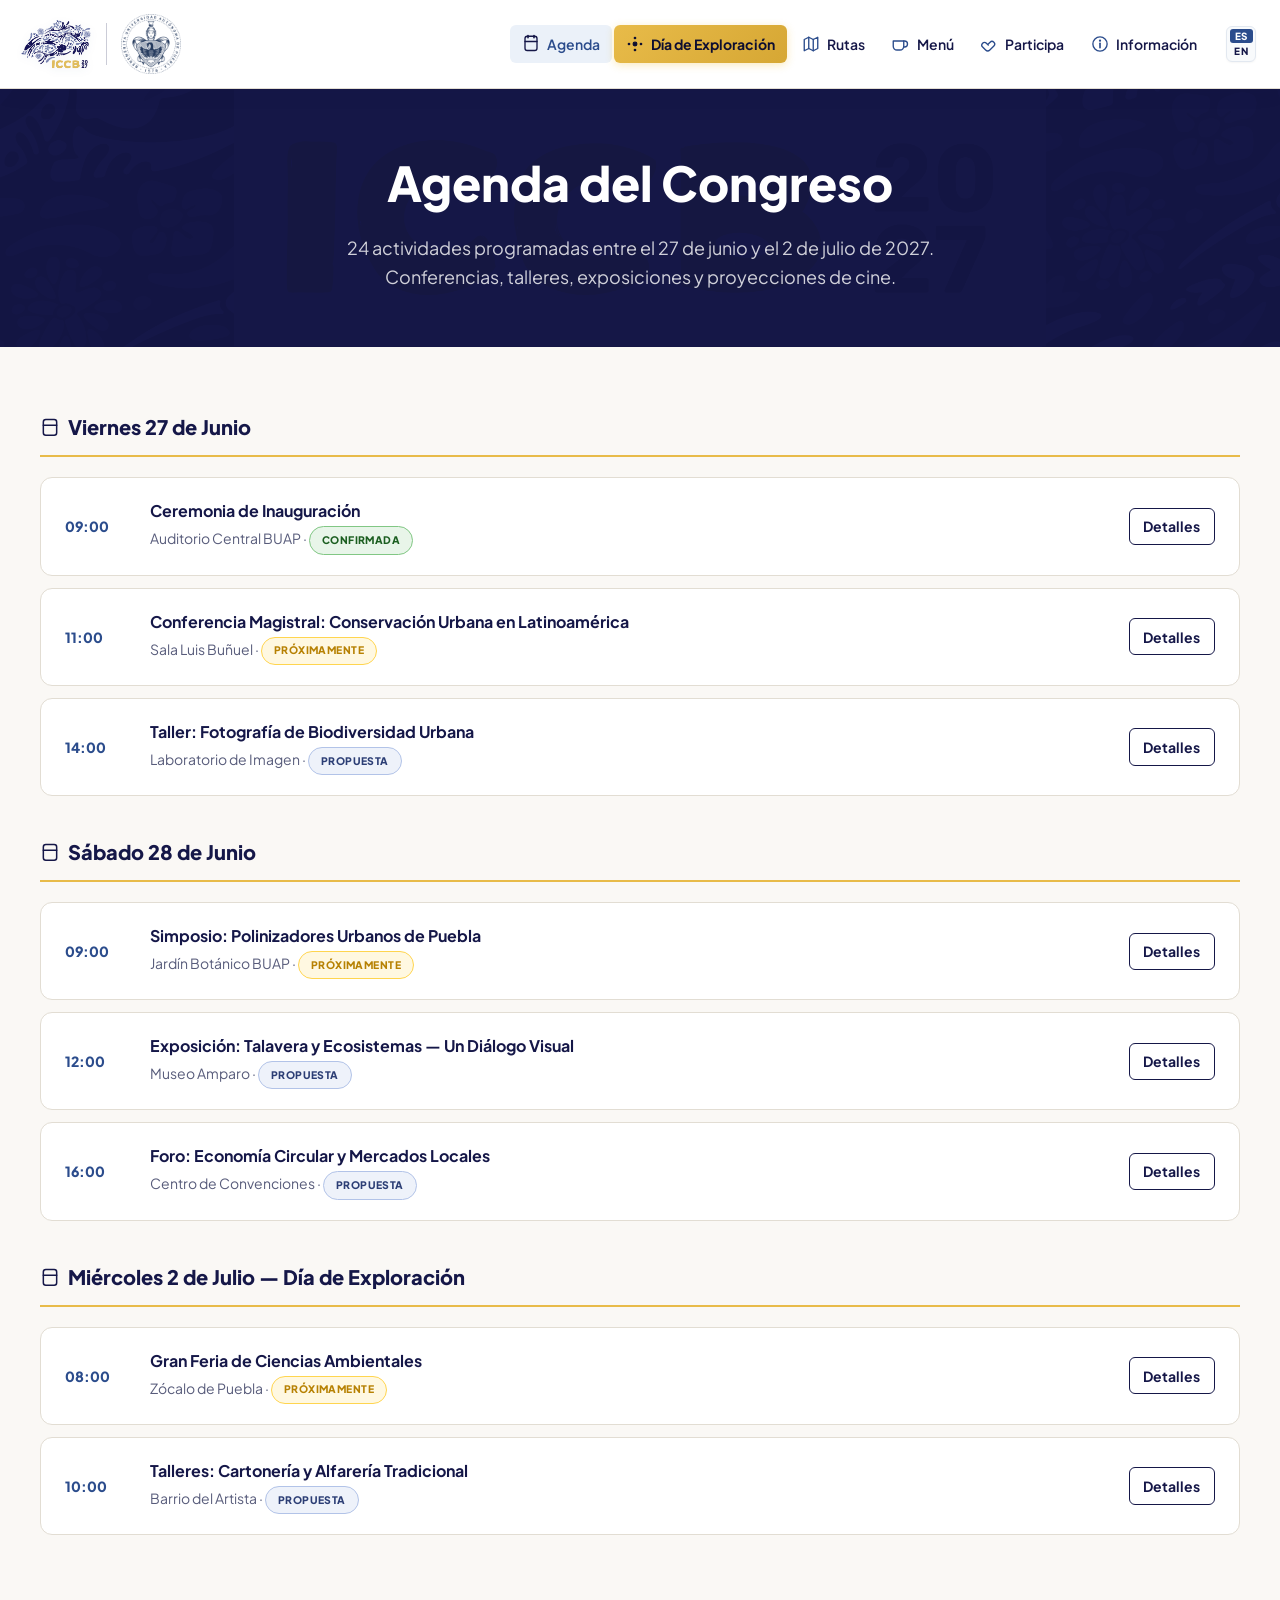
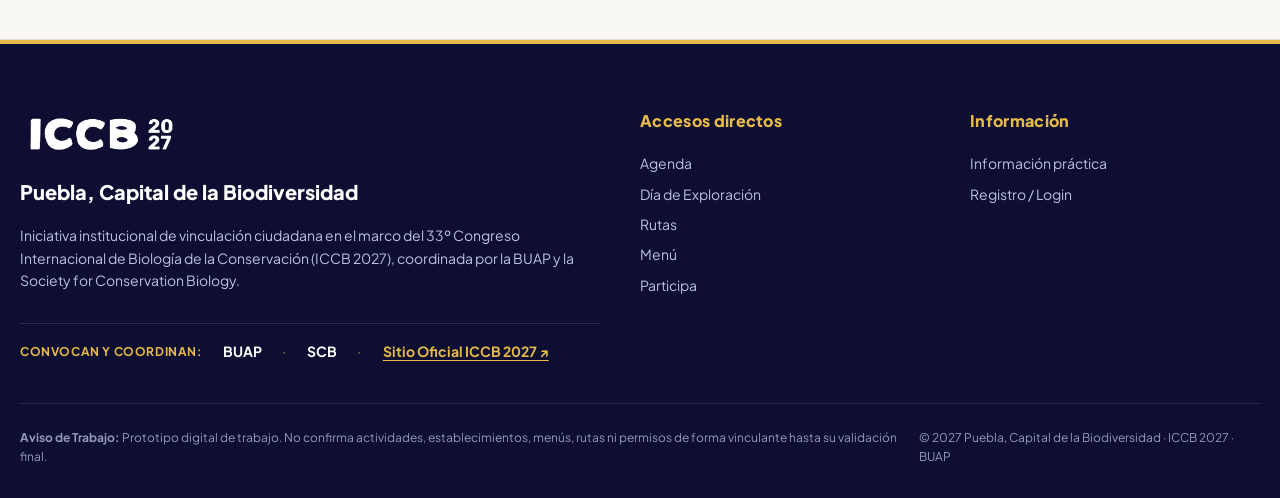
==== commit 5fb337aa: "comentarios" ====
--- a/agenda.html
+++ b/agenda.html
@@ -1,40 +1,79 @@
-﻿<!DOCTYPE html> <!-- necesario en todo html-->
-<html lang="es"> <!-- aviso de idioma de la pagina-->
+<!DOCTYPE html>
+<!-- ==============================================================================
+     ¡BIENVENIDO A AGENDA.HTML! (CALENDARIO DE ACTIVIDADES)
+     ==============================================================================
+     Esta página funciona como el programa oficial de mano o itinerario del congreso.
+     Permite que cualquier persona sepa qué conferencia, taller o exposición hay
+     en cada día y a qué hora.
+     
+     Estructura general:
+     1. <head>: Instrucciones y estilos invisibles para el navegador.
+     2. <header>: Barra de navegación superior fija idéntica en todo el sitio.
+     3. <main>: El cronograma de eventos:
+        - Hero Banner: Resumen con el total de actividades (24 eventos).
+        - Grupos por día (.agenda-day-group): Viernes 27, Sábado 28, Miércoles 2...
+        - Fila de evento (.agenda-item): Hora, título, sede, estado y botón de detalles.
+     4. <footer>: Pie de página institucional y enlaces rápidos.
+     ============================================================================== -->
+
+<!-- lang="es": Informa al navegador que el contenido está redactado en español -->
+<html lang="es">
 
 <head>
-    <meta charset="UTF-8"> <!-- caracteres especiales-->
-    <meta name="viewport" content="width=device-width, initial-scale=1.0"> <!-- adaptacion al tamaño de la pantalla-->
-    <title>Agenda | Puebla, Capital de la Biodiversidad · ICCB 2027</title> <!-- titulo de la pagina-->
-    <!-- descripcion de la pagina que aparece en los buscadores-->
+    <!-- ==========================================================================
+         LA CABEZA (<head>): Instrucciones técnicas invisibles para el navegador
+         ========================================================================== -->
+
+    <!-- charset="UTF-8": Permite acentos, caracteres especiales y emojis sin errores -->
+    <meta charset="UTF-8">
+
+    <!-- viewport: Hace la página adaptable ("responsive") a celulares y tablets -->
+    <meta name="viewport" content="width=device-width, initial-scale=1.0">
+
+    <!-- <title>: El texto que aparece en la pestaña superior de tu navegador -->
+    <title>Agenda | Puebla, Capital de la Biodiversidad · ICCB 2027</title>
+
+    <!-- description: Resumen breve para buscadores como Google -->
     <meta name="description"
         content="Guía pública de actividades, rutas bioculturales y experiencias de biodiversidad en Puebla durante el 33º Congreso Internacional de Biología de la Conservación (ICCB 2027).">
 
-    <!-- conexion a la tipografia de google-->
+    <!-- Google Fonts: Conexión anticipada y descarga de la tipografía "Plus Jakarta Sans" -->
     <link rel="preconnect" href="https://fonts.googleapis.com">
     <link rel="preconnect" href="https://fonts.gstatic.com" crossorigin>
     <link href="https://fonts.googleapis.com/css2?family=Plus+Jakarta+Sans:wght@400;500;600;700;800&display=swap"
         rel="stylesheet">
-    <!-- favicon-->
+
+    <!-- Favicon: El logo chiquito en la pestaña del navegador -->
     <link rel="icon" type="image/png" href="assets/img/Logo Main__Logo Complete.png">
-    <link rel="stylesheet" href="assets/css/styles.css"> <!--conexion a los estilos del archivo css en assets-->
+
+    <!-- Estilos CSS: Conecta el archivo styles.css con colores, tipografías y sombras -->
+    <link rel="stylesheet" href="assets/css/styles.css">
 </head>
 
 <body>
+    <!-- ==========================================================================
+         EL CUERPO (<body>): Todo lo que ve el usuario en la pantalla
+         ========================================================================== -->
+
+    <!-- skip-link: Enlace accesible para saltar directo al contenido principal -->
     <a href="#main-content" class="skip-link">Saltar al contenido principal</a>
 
-    <!-- ======================== Barra de navegacion ======================== -->
+    <!-- ==========================================================================
+         SECCIÓN 1: ENCABEZADO SUPERIOR (<header>)
+         Barra blanca fija arriba con logotipos institucionales y menú.
+         ========================================================================== -->
     <header class="site-header">
         <div class="header-container">
-            <!-- logo del congreso y de la BUAP con enlace a la pagina de inicio-->
+            
+            <!-- Logotipos: Enlace que te regresa a la portada principal (index.html) -->
             <a href="index.html" class="brand-wrapper" aria-label="ICCB 2027 Puebla · BUAP">
                 <img src="assets/img/Logo Main__Logo Complete.png" alt="ICCB 2027"
                     class="brand-logo-img brand-logo-iccb">
-                <!-- barra divisoria entre logos-->
                 <span class="brand-divider" aria-hidden="true"></span>
-                <!-- logo de la BUAP-->
                 <img src="assets/img/Logo_BUAP.webp" alt="BUAP" class="brand-logo-img brand-logo-buap">
             </a>
-            <!-- listview para los diferentes idiomas-->
+
+            <!-- Controles para teléfonos móviles: Idioma y botón de 3 rayitas (hamburguesa) -->
             <div class="header-mobile-right">
                 <div class="lang-switcher-vertical mobile-header-lang" aria-label="Selector de idioma">
                     <a href="#" class="lang-pill active" lang="es">ES</a>
@@ -45,68 +84,80 @@
                     <span></span><span></span><span></span>
                 </button>
             </div>
-            <!-- barra de botones en la navegacio-->
+
+            <!-- Menú de navegación con enlaces a todas las secciones del sitio -->
             <nav class="main-nav" id="main-nav" aria-label="Navegación principal">
                 <ul class="nav-list">
-                    <!-- inicio del menú-->
-                    <li><a href="index.html" class="nav-link"><svg class="nav-icon" width="18" height="18"
-                                viewBox="0 0 24 24" fill="none" stroke="currentColor" stroke-width="1.8"
-                                stroke-linecap="round" stroke-linejoin="round">
-                                <path d="M3 9l9-7 9 7v11a2 2 0 0 1-2 2H5a2 2 0 0 1-2-2z" />
-                                <polyline points="9 22 9 12 15 12 15 22" />
-                            </svg><span>Inicio</span></a></li>
-                    <!-- ruta de la agenda-->
-                    <li><a href="agenda.html" class="nav-link active"><svg class="nav-icon" width="18" height="18"
-                                viewBox="0 0 24 24" fill="none" stroke="currentColor" stroke-width="1.8"
-                                stroke-linecap="round" stroke-linejoin="round">
+                    <!-- class="active": Resalta "Agenda" porque es la página donde estamos parados -->
+                    <li>
+                        <a href="agenda.html" class="nav-link active">
+                            <!-- <svg>: Icono vectorial de calendario -->
+                            <svg class="nav-icon" width="18" height="18" viewBox="0 0 24 24" fill="none" stroke="currentColor" stroke-width="1.8" stroke-linecap="round" stroke-linejoin="round">
                                 <path d="M4 6a3 3 0 0 1 3-3h10a3 3 0 0 1 3 3v13a3 3 0 0 1-3 3H7a3 3 0 0 1-3-3V6z" />
                                 <path d="M4 10h16" />
                                 <path d="M8 2v3M16 2v3" stroke-width="2.2" />
-                            </svg><span>Agenda</span></a></li>
-                    <!-- ruta de exploracion-->
-                    <li><a href="exploracion.html" class="nav-link highlight"><svg class="nav-icon-gold" width="18"
-                                height="18" viewBox="0 0 24 24" fill="none" stroke="currentColor" stroke-width="1.6"
-                                stroke-linecap="round" stroke-linejoin="round">
+                            </svg>
+                            <span>Agenda</span>
+                        </a>
+                    </li>
+                    <li>
+                        <a href="exploracion.html" class="nav-link highlight">
+                            <!-- Icono vectorial de flor / sol dorado -->
+                            <svg class="nav-icon-gold" width="18" height="18" viewBox="0 0 24 24" fill="none" stroke="currentColor" stroke-width="1.6" stroke-linecap="round" stroke-linejoin="round">
                                 <circle cx="12" cy="12" r="2.5" fill="currentColor" />
                                 <circle cx="12" cy="4" r="1" fill="currentColor" />
                                 <circle cx="20" cy="12" r="1" fill="currentColor" />
                                 <circle cx="12" cy="20" r="1" fill="currentColor" />
                                 <circle cx="4" cy="12" r="1" fill="currentColor" />
-                            </svg><span>Día de Exploración</span></a></li>
-                    <!-- ruta de rutas-->
-                    <li><a href="rutas.html" class="nav-link"><svg class="nav-icon" width="18" height="18"
-                                viewBox="0 0 24 24" fill="none" stroke="currentColor" stroke-width="1.8"
-                                stroke-linecap="round" stroke-linejoin="round">
+                            </svg>
+                            <span>Día de Exploración</span>
+                        </a>
+                    </li>
+                    <li>
+                        <a href="rutas.html" class="nav-link">
+                            <!-- Icono vectorial de mapa doblado -->
+                            <svg class="nav-icon" width="18" height="18" viewBox="0 0 24 24" fill="none" stroke="currentColor" stroke-width="1.8" stroke-linecap="round" stroke-linejoin="round">
                                 <polygon points="3 6 9 3 15 6 21 3 21 18 15 21 9 18 3 21" />
                                 <line x1="9" y1="3" x2="9" y2="18" />
                                 <line x1="15" y1="6" x2="15" y2="21" />
-                            </svg><span>Rutas</span></a></li>
-                    <!-- ruta de menu-->
-                    <li><a href="menu.html" class="nav-link"><svg class="nav-icon" width="18" height="18"
-                                viewBox="0 0 24 24" fill="none" stroke="currentColor" stroke-width="1.8"
-                                stroke-linecap="round" stroke-linejoin="round">
+                            </svg>
+                            <span>Rutas</span>
+                        </a>
+                    </li>
+                    <li>
+                        <a href="menu.html" class="nav-link">
+                            <!-- Icono vectorial de plato y taza -->
+                            <svg class="nav-icon" width="18" height="18" viewBox="0 0 24 24" fill="none" stroke="currentColor" stroke-width="1.8" stroke-linecap="round" stroke-linejoin="round">
                                 <path d="M17 8h1a4 4 0 0 1 0 8h-1" />
                                 <path d="M3 8h14v7a5 5 0 0 1-5 5H8a5 5 0 0 1-5-5V8z" />
-                            </svg><span>Menú</span></a></li>
-                    <!-- ruta de participa-->
-                    <li><a href="participa.html" class="nav-link"><svg class="nav-icon" width="18" height="18"
-                                viewBox="0 0 24 24" fill="none" stroke="currentColor" stroke-width="1.8"
-                                stroke-linecap="round" stroke-linejoin="round">
-                                <path
-                                    d="M11 13.5l-2.5-2.5a3.5 3.5 0 0 0-5 5l4 4a4 4 0 0 0 5.6 0l5.4-5.4a3.5 3.5 0 0 0-5-5L11 12" />
-                            </svg><span>Participa</span></a></li>
-                    <!-- ruta de info-->
-                    <li><a href="info.html" class="nav-link"><svg class="nav-icon" width="18" height="18"
-                                viewBox="0 0 24 24" fill="none" stroke="currentColor" stroke-width="1.8"
-                                stroke-linecap="round" stroke-linejoin="round">
+                            </svg>
+                            <span>Menú</span>
+                        </a>
+                    </li>
+                    <li>
+                        <a href="participa.html" class="nav-link">
+                            <!-- Icono vectorial de manos / colaboración -->
+                            <svg class="nav-icon" width="18" height="18" viewBox="0 0 24 24" fill="none" stroke="currentColor" stroke-width="1.8" stroke-linecap="round" stroke-linejoin="round">
+                                <path d="M11 13.5l-2.5-2.5a3.5 3.5 0 0 0-5 5l4 4a4 4 0 0 0 5.6 0l5.4-5.4a3.5 3.5 0 0 0-5-5L11 12" />
+                            </svg>
+                            <span>Participa</span>
+                        </a>
+                    </li>
+                    <li>
+                        <a href="info.html" class="nav-link">
+                            <!-- Icono vectorial de información (i) -->
+                            <svg class="nav-icon" width="18" height="18" viewBox="0 0 24 24" fill="none" stroke="currentColor" stroke-width="1.8" stroke-linecap="round" stroke-linejoin="round">
                                 <circle cx="12" cy="12" r="9.5" />
                                 <line x1="12" y1="11" x2="12" y2="17" stroke-width="2.2" />
                                 <circle cx="12" cy="7.5" r="1.5" fill="currentColor" stroke="none" />
-                            </svg><span>Información</span></a></li>
+                            </svg>
+                            <span>Información</span>
+                        </a>
+                    </li>
                 </ul>
+
+                <!-- Selector de idioma en pantallas de computadora -->
                 <div class="nav-user-actions">
-
-                    <!-- boton del idioma y estado del idioma-->
                     <div class="lang-switcher-vertical desktop-header-lang" aria-label="Selector de idioma">
                         <a href="#" class="lang-pill active" lang="es" title="Español">ES</a>
                         <a href="#" class="lang-pill" lang="en" title="English">EN</a>
@@ -115,135 +166,188 @@
             </nav>
         </div>
     </header>
-    <!-- incio de  la pagina == main-->
+
+    <!-- ==========================================================================
+         SECCIÓN 2: CONTENIDO PRINCIPAL (<main>)
+         ========================================================================== -->
     <main class="site-main" id="main-content">
         <section id="agenda-page">
+
+            <!-- ==================================================================
+                 A. EL HERO BANNER
+                 Título en grande y resumen de las fechas oficiales del congreso.
+                 ================================================================== -->
             <div class="page-hero-banner">
                 <div class="hero-bg-texture"></div>
-                <h2>Agenda del Congreso</h2> <!-- titulo de la pagina-->
+                <h2>Agenda del Congreso</h2>
                 <p>24 actividades programadas entre el 27 de junio y el 2 de julio de 2027. Conferencias, talleres,
-                    exposiciones y proyecciones de cine.</p> <!-- descripcion de la pagina-->
-            </div>
-
-            <!-- inicia la agenda y dentro de el se centran los recuadros -->
+                    exposiciones y proyecciones de cine.</p>
+            </div>
+
+            <!-- ==================================================================
+                 B. EL CRONOGRAMA POR DÍAS
+                 .container centra las actividades y evita que se peguen a las orillas.
+                 ================================================================== -->
             <div class="page-section">
                 <div class="container">
 
-                    <!-- primer recuadro, info del primer dia-->
+                    <!-- ==========================================================
+                         DÍA 1: VIERNES 27 DE JUNIO (.agenda-day-group)
+                         Agrupa todas las actividades del primer día.
+                         ========================================================== -->
                     <div class="agenda-day-group">
-                        <div class="agenda-day-label"><svg width="20" height="20" viewBox="0 0 24 24" fill="none"
-                                stroke="currentColor" stroke-width="1.8" stroke-linecap="round" stroke-linejoin="round">
+                        
+                        <!-- Letrero del día con icono de calendario -->
+                        <div class="agenda-day-label">
+                            <svg width="20" height="20" viewBox="0 0 24 24" fill="none" stroke="currentColor" stroke-width="1.8" stroke-linecap="round" stroke-linejoin="round">
                                 <path d="M4 6a3 3 0 0 1 3-3h10a3 3 0 0 1 3 3v13a3 3 0 0 1-3 3H7a3 3 0 0 1-3-3V6z" />
                                 <path d="M4 10h16" />
-                            </svg> Viernes 27 de Junio</div>
-                        <div class="agenda-item">
+                            </svg> 
+                            Viernes 27 de Junio
+                        </div>
+
+                        <!-- ACTIVIDAD 1: Inauguración -->
+                        <!-- .agenda-item organiza el renglón en: 1) Hora, 2) Texto, 3) Botón -->
+                        <div class="agenda-item">
+                            <!-- Columna 1: La hora del evento en negritas -->
                             <div class="agenda-time">09:00</div>
+                            <!-- Columna 2: Título, sede y pastilla de estado -->
                             <div class="agenda-info">
                                 <h4>Ceremonia de Inauguración</h4>
-                                <p>Auditorio Central BUAP · <span class="badge-status confirmada"
-                                        style="font-size:0.65rem">Confirmada</span></p>
-                            </div>
-                            <div><a href="#" class="btn btn-outline btn-sm">Detalles</a></div>
-                        </div>
+                                <!-- .badge-status confirmada: Pastillita verde de evento seguro -->
+                                <p>Auditorio Central BUAP · <span class="badge-status confirmada" style="font-size:0.65rem">Confirmada</span></p>
+                            </div>
+                            <!-- Columna 3: Botón para ver más información -->
+                            <div><a href="#" class="btn btn-outline btn-sm">Detalles</a></div>
+                        </div>
+
+                        <!-- ACTIVIDAD 2: Conferencia Magistral -->
                         <div class="agenda-item">
                             <div class="agenda-time">11:00</div>
                             <div class="agenda-info">
                                 <h4>Conferencia Magistral: Conservación Urbana en Latinoamérica</h4>
-                                <p>Sala Luis Buñuel · <span class="badge-status proximamente"
-                                        style="font-size:0.65rem">Próximamente</span></p>
-                            </div>
-                            <div><a href="#" class="btn btn-outline btn-sm">Detalles</a></div>
-                        </div>
+                                <!-- .badge-status proximamente: Pastilla azul / dorada -->
+                                <p>Sala Luis Buñuel · <span class="badge-status proximamente" style="font-size:0.65rem">Próximamente</span></p>
+                            </div>
+                            <div><a href="#" class="btn btn-outline btn-sm">Detalles</a></div>
+                        </div>
+
+                        <!-- ACTIVIDAD 3: Taller de Fotografía -->
                         <div class="agenda-item">
                             <div class="agenda-time">14:00</div>
                             <div class="agenda-info">
                                 <h4>Taller: Fotografía de Biodiversidad Urbana</h4>
-                                <p>Laboratorio de Imagen · <span class="badge-status propuesta"
-                                        style="font-size:0.65rem">Propuesta</span></p>
+                                <!-- .badge-status propuesta: Pastilla naranja / crema -->
+                                <p>Laboratorio de Imagen · <span class="badge-status propuesta" style="font-size:0.65rem">Propuesta</span></p>
                             </div>
                             <div><a href="#" class="btn btn-outline btn-sm">Detalles</a></div>
                         </div>
                     </div>
+
+                    <!-- ==========================================================
+                         DÍA 2: SÁBADO 28 DE JUNIO (.agenda-day-group)
+                         ========================================================== -->
                     <div class="agenda-day-group">
-                        <div class="agenda-day-label"><svg width="20" height="20" viewBox="0 0 24 24" fill="none"
-                                stroke="currentColor" stroke-width="1.8" stroke-linecap="round" stroke-linejoin="round">
+                        <div class="agenda-day-label">
+                            <svg width="20" height="20" viewBox="0 0 24 24" fill="none" stroke="currentColor" stroke-width="1.8" stroke-linecap="round" stroke-linejoin="round">
                                 <path d="M4 6a3 3 0 0 1 3-3h10a3 3 0 0 1 3 3v13a3 3 0 0 1-3 3H7a3 3 0 0 1-3-3V6z" />
                                 <path d="M4 10h16" />
-                            </svg> Sábado 28 de Junio</div>
+                            </svg> 
+                            Sábado 28 de Junio
+                        </div>
+
+                        <!-- Actividad 1: Simposio -->
                         <div class="agenda-item">
                             <div class="agenda-time">09:00</div>
                             <div class="agenda-info">
                                 <h4>Simposio: Polinizadores Urbanos de Puebla</h4>
-                                <p>Jardín Botánico BUAP · <span class="badge-status proximamente"
-                                        style="font-size:0.65rem">Próximamente</span></p>
-                            </div>
-                            <div><a href="#" class="btn btn-outline btn-sm">Detalles</a></div>
-                        </div>
+                                <p>Jardín Botánico BUAP · <span class="badge-status proximamente" style="font-size:0.65rem">Próximamente</span></p>
+                            </div>
+                            <div><a href="#" class="btn btn-outline btn-sm">Detalles</a></div>
+                        </div>
+
+                        <!-- Actividad 2: Exposición en Museo -->
                         <div class="agenda-item">
                             <div class="agenda-time">12:00</div>
                             <div class="agenda-info">
                                 <h4>Exposición: Talavera y Ecosistemas — Un Diálogo Visual</h4>
-                                <p>Museo Amparo · <span class="badge-status propuesta"
-                                        style="font-size:0.65rem">Propuesta</span></p>
-                            </div>
-                            <div><a href="#" class="btn btn-outline btn-sm">Detalles</a></div>
-                        </div>
+                                <p>Museo Amparo · <span class="badge-status propuesta" style="font-size:0.65rem">Propuesta</span></p>
+                            </div>
+                            <div><a href="#" class="btn btn-outline btn-sm">Detalles</a></div>
+                        </div>
+
+                        <!-- Actividad 3: Foro de Economía -->
                         <div class="agenda-item">
                             <div class="agenda-time">16:00</div>
                             <div class="agenda-info">
                                 <h4>Foro: Economía Circular y Mercados Locales</h4>
-                                <p>Centro de Convenciones · <span class="badge-status propuesta"
-                                        style="font-size:0.65rem">Propuesta</span></p>
+                                <p>Centro de Convenciones · <span class="badge-status propuesta" style="font-size:0.65rem">Propuesta</span></p>
                             </div>
                             <div><a href="#" class="btn btn-outline btn-sm">Detalles</a></div>
                         </div>
                     </div>
+
+                    <!-- ==========================================================
+                         DÍA 3: MIÉRCOLES 2 DE JULIO (Día de Exploración)
+                         ========================================================== -->
                     <div class="agenda-day-group">
-                        <div class="agenda-day-label"><svg width="20" height="20" viewBox="0 0 24 24" fill="none"
-                                stroke="currentColor" stroke-width="1.8" stroke-linecap="round" stroke-linejoin="round">
+                        <div class="agenda-day-label">
+                            <svg width="20" height="20" viewBox="0 0 24 24" fill="none" stroke="currentColor" stroke-width="1.8" stroke-linecap="round" stroke-linejoin="round">
                                 <path d="M4 6a3 3 0 0 1 3-3h10a3 3 0 0 1 3 3v13a3 3 0 0 1-3 3H7a3 3 0 0 1-3-3V6z" />
                                 <path d="M4 10h16" />
-                            </svg> Miércoles 2 de Julio — Día de Exploración</div>
+                            </svg> 
+                            Miércoles 2 de Julio — Día de Exploración
+                        </div>
+
+                        <!-- Actividad 1: Gran Feria en el Zócalo -->
                         <div class="agenda-item">
                             <div class="agenda-time">08:00</div>
                             <div class="agenda-info">
                                 <h4>Gran Feria de Ciencias Ambientales</h4>
-                                <p>Zócalo de Puebla · <span class="badge-status proximamente"
-                                        style="font-size:0.65rem">Próximamente</span></p>
-                            </div>
-                            <div><a href="#" class="btn btn-outline btn-sm">Detalles</a></div>
-                        </div>
+                                <p>Zócalo de Puebla · <span class="badge-status proximamente" style="font-size:0.65rem">Próximamente</span></p>
+                            </div>
+                            <div><a href="#" class="btn btn-outline btn-sm">Detalles</a></div>
+                        </div>
+
+                        <!-- Actividad 2: Talleres de Artesanía -->
                         <div class="agenda-item">
                             <div class="agenda-time">10:00</div>
                             <div class="agenda-info">
                                 <h4>Talleres: Cartonería y Alfarería Tradicional</h4>
-                                <p>Barrio del Artista · <span class="badge-status propuesta"
-                                        style="font-size:0.65rem">Propuesta</span></p>
+                                <p>Barrio del Artista · <span class="badge-status propuesta" style="font-size:0.65rem">Propuesta</span></p>
                             </div>
                             <div><a href="#" class="btn btn-outline btn-sm">Detalles</a></div>
                         </div>
                     </div>
+
                 </div>
             </div>
         </section>
     </main>
 
-    <!-- ======================== FOOTER ======================== -->
+    <!-- ==========================================================================
+         SECCIÓN 3: PIE DE PÁGINA (<footer>)
+         ========================================================================== -->
     <footer class="site-footer">
         <div class="footer-container">
+            
+            <!-- Columna 1: Logotipo blanco institucional y presentación del congreso -->
             <div class="footer-brand">
                 <img src="assets/img/Logo_White_Transparent.png" alt="ICCB 2027 Puebla" class="footer-logo">
                 <h3 style="color:#fff;font-size:1.25rem;font-weight:800">Puebla, Capital de la Biodiversidad</h3>
                 <p style="color:#BAC2E0;font-size:var(--font-sm)">Iniciativa institucional de vinculación ciudadana en
                     el marco del 33º Congreso Internacional de Biología de la Conservación (ICCB 2027), coordinada por
                     la BUAP y la Society for Conservation Biology.</p>
-                <div class="footer-sponsors-strip"><span>Convocan y Coordinan:</span><strong
-                        style="color:#fff">BUAP</strong><span style="opacity:0.5">·</span><strong
-                        style="color:#fff">SCB</strong><span style="opacity:0.5">·</span><a
-                        href="https://conbio.org/mini-sites/iccb-2027/" target="_blank" rel="noopener noreferrer"
-                        style="color:var(--color-gold);font-weight:700;text-decoration:underline">Sitio Oficial ICCB
-                        2027 ↗</a></div>
-            </div>
+                <div class="footer-sponsors-strip">
+                    <span>Convocan y Coordinan:</span>
+                    <strong style="color:#fff">BUAP</strong><span style="opacity:0.5">·</span>
+                    <strong style="color:#fff">SCB</strong><span style="opacity:0.5">·</span>
+                    <a href="https://conbio.org/mini-sites/iccb-2027/" target="_blank" rel="noopener noreferrer"
+                        style="color:var(--color-gold);font-weight:700;text-decoration:underline">Sitio Oficial ICCB 2027 ↗</a>
+                </div>
+            </div>
+
+            <!-- Columna 2: Enlaces directos a las páginas del congreso -->
             <div class="footer-links-col">
                 <h4>Accesos directos</h4>
                 <ul class="footer-nav">
@@ -254,6 +358,8 @@
                     <li><a href="participa.html">Participa</a></li>
                 </ul>
             </div>
+
+            <!-- Columna 3: Información práctica y acceso -->
             <div class="footer-links-col">
                 <h4>Información</h4>
                 <ul class="footer-nav">
@@ -262,6 +368,8 @@
                 </ul>
             </div>
         </div>
+
+        <!-- Franja final de derechos reservados -->
         <div class="footer-bottom">
             <div>
                 <p><strong>Aviso de Trabajo:</strong> Prototipo digital de trabajo. No confirma actividades,
@@ -273,7 +381,8 @@
         </div>
     </footer>
 
+    <!-- Script de navegación para celular -->
     <script src="assets/js/main.js"></script>
 </body>
 
-</html>+</html>
--- a/assets/css/styles.css
+++ b/assets/css/styles.css
@@ -1,369 +1,472 @@
-        /* ==========================================================================
-   DESIGN SYSTEM — PROTOTIPO COMPLETO MULTI-PÁGINA
-   ========================================================================== */
-        :root {
-            --color-cream: #F4F0E8;
-            --color-cream-light: #FAF8F5;
-            --color-cream-card: #EFEBE4;
-            --color-cream-border: #E2DDD3;
-            --color-navy: #151748;
-            --color-navy-deep: #0D0E31;
-            --color-navy-card: #141646;
-            --color-navy-light: #232668;
-            --color-talavera-blue: #2B4C8C;
-            --color-talavera-hover: #1F3868;
-            --color-soft-blue: #8FAAD0;
-            --color-soft-blue-light: #EBF1F9;
-            --color-gold: #E8BB49;
-            --color-gold-hover: #D6A734;
-            --color-gold-soft: #FDF7E7;
-            --color-gold-text: #5C4300;
-            --color-lavender: #7B86B8;
-            --color-lavender-soft: #ECEEF6;
-            --color-text-main: #1A1D36;
-            --color-text-muted: #585C7B;
-            --color-text-light: #FFFFFF;
-            --color-surface: #FFFFFF;
-            --color-border: #DCDDE8;
-            --status-confirmed-bg: #E8F5E9;
-            --status-confirmed-text: #1B5E20;
-            --status-confirmed-border: #81C784;
-            --status-upcoming-bg: #FFF8E1;
-            --status-upcoming-text: #B78103;
-            --status-upcoming-border: #FFD54F;
-            --status-proposal-bg: #EEF2FA;
-            --status-proposal-text: #2C3E75;
-            --status-proposal-border: #B2C3E8;
-            --font-sans: 'Plus Jakarta Sans', 'Avenir Next', -apple-system, BlinkMacSystemFont, "Segoe UI", Roboto, sans-serif;
-            --font-scale: 1;
-            --font-xs: calc(0.75rem * var(--font-scale));
-            --font-sm: calc(0.875rem * var(--font-scale));
-            --font-base: calc(1rem * var(--font-scale));
-            --font-md: calc(1.125rem * var(--font-scale));
-            --font-lg: calc(1.25rem * var(--font-scale));
-            --font-xl: calc(1.5rem * var(--font-scale));
-            --radius-sm: 6px;
-            --radius-md: 12px;
-            --radius-lg: 20px;
-            --radius-pill: 9999px;
-            --shadow-sm: 0 2px 6px rgba(21, 23, 72, 0.06);
-            --shadow-md: 0 6px 18px rgba(21, 23, 72, 0.08);
-            --shadow-lg: 0 12px 32px rgba(21, 23, 72, 0.12);
-            --shadow-hover: 0 16px 36px rgba(21, 23, 72, 0.16);
-            --transition-fast: 0.18s ease;
-            --transition-normal: 0.28s cubic-bezier(0.16, 1, 0.3, 1);
-        }
-
-        *,
-        *::before,
-        *::after {
-            box-sizing: border-box;
-            margin: 0;
-            padding: 0
-        }
-
-        html {
-            font-size: 100%;
-            scroll-behavior: smooth
-        }
-
-        body {
-            font-family: var(--font-sans);
-            font-size: var(--font-base);
-            line-height: 1.6;
-            color: var(--color-text-main);
-            background: var(--color-cream);
-            display: flex;
-            flex-direction: column;
-            min-height: 100vh
-        }
-
-        a {
-            color: var(--color-talavera-blue);
-            text-decoration: underline;
-            text-decoration-thickness: 1px;
-            text-underline-offset: 3px;
-            transition: color var(--transition-fast)
-        }
-
-        a:hover {
-            color: var(--color-navy)
-        }
-
-        img {
-            max-width: 100%;
-            height: auto;
-            display: block
-        }
-
-        :focus-visible {
-            outline: 3px solid var(--color-gold);
-            outline-offset: 3px;
-            border-radius: var(--radius-sm)
-        }
-
-        .container {
-            max-width: 1240px;
-            margin: 0 auto;
-            padding: 0 1.25rem
-        }
-
-        /* ===== Icons ===== */
+/* ==============================================================================
+   ¡BIENVENIDO AL ARCHIVO STYLES.CSS! (EL ARMARIO Y PINTURA DE TU PÁGINA)
+   ==============================================================================
+   Si HTML es el esqueleto de tu sitio, CSS es la piel, el maquillaje y la ropa.
+   En CSS siempre se sigue esta regla mágica:
+   
+   ¿A quién quiero vestir? {
+       ¿Qué prenda o pintura le pongo?: ¿De qué color o tamaño?;
+   }
+   
+   Ejemplo:
+   h1 {
+       color: red;  <-- "Al título h1 píntalo de rojo"
+   }
+   ============================================================================== */
+
+/* ==============================================================================
+   1. :root — LA CAJA DE PINTURAS Y MEDIDAS (VARIABLES)
+   Imagina que :root es una paleta de pintor donde guardamos colores y tamaños
+   con un nombre fácil. Si un día queremos cambiar el color azul de toda la web,
+   solo cambiamos una línea aquí y ¡pum!, se actualiza en todas partes.
+   ============================================================================== */
+:root {
+    /* --- COLORES CREMA Y TIERRA (FONDOS Y BORDES SUAVES) --- */
+    --color-cream: #F4F0E8;          /* Crema base de fondo para toda la página */
+    --color-cream-light: #FAF8F5;    /* Crema casi blanco para fondos de tarjetas y botones */
+    --color-cream-card: #EFEBE4;     /* Crema un poquito más oscuro para el interior de las tarjetas */
+    --color-cream-border: #E2DDD3;   /* Color para los bordes delgados de las cajas */
+
+    /* --- COLORES AZUL MARINO Y TALAVERA (INSTITUCIONALES BUAP / ICCB) --- */
+    --color-navy: #151748;           /* Azul marino clásico para títulos y textos importantes */
+    --color-navy-deep: #0D0E31;      /* Azul noche muy oscuro para fondos profundos */
+    --color-navy-card: #141646;      /* Azul para tarjetas oscuras */
+    --color-navy-light: #232668;     /* Azul marino iluminado */
+    --color-talavera-blue: #2B4C8C;  /* Azul Talavera tradicional para enlaces y acentos */
+    --color-talavera-hover: #1F3868; /* Azul Talavera más oscuro cuando pasas el ratón por encima */
+    --color-soft-blue: #8FAAD0;      /* Azul pastel suave para iconos y detalles */
+    --color-soft-blue-light: #EBF1F9;/* Azul cielo muy clarito para fondos de pestañas */
+
+    /* --- TONOS DORADOS Y MIEL (ACENTOS DECORATIVOS DE PRESTIGIO) --- */
+    --color-gold: #E8BB49;           /* Dorado brillante para botones estelares y bordes */
+    --color-gold-hover: #D6A734;     /* Dorado oscuro al pasar el ratón */
+    --color-gold-soft: #FDF7E7;      /* Dorado muy pálido para cajas de iconos */
+    --color-gold-text: #5C4300;      /* Dorado/café oscuro para que los textos dorados se lean bien */
+
+    /* --- TONOS LAVANDA Y TEXTOS --- */
+    --color-lavender: #7B86B8;       /* Lavanda suave para iconos y detalles secundarios */
+    --color-lavender-soft: #ECEEF6;  /* Lavanda casi blanco para fondos */
+    --color-text-main: #1A1D36;      /* Color negro-azulado principal para leer textos cómodamente */
+    --color-text-muted: #585C7B;     /* Color grisáceo para subtítulos o fechas secundarias */
+    --color-text-light: #FFFFFF;     /* Color blanco puro para textos sobre fondos oscuros */
+    --color-surface: #FFFFFF;        /* Color blanco para el papel o fondo de las tarjetas */
+    --color-border: #DCDDE8;         /* Gris suave para líneas divisorias */
+
+    /* --- COLORES DE ESTADO (SEMÁFORO DE ACTIVIDADES) --- */
+    --status-confirmed-bg: #E8F5E9;    /* Verde claro: Fondo de actividad "Confirmada" */
+    --status-confirmed-text: #1B5E20;  /* Verde oscuro: Letra de actividad "Confirmada" */
+    --status-confirmed-border: #81C784;/* Verde medio: Borde de actividad "Confirmada" */
+
+    --status-upcoming-bg: #FFF8E1;     /* Amarillo claro: Fondo de "Próximamente" */
+    --status-upcoming-text: #B78103;   /* Mostaza oscuro: Letra de "Próximamente" */
+    --status-upcoming-border: #FFD54F; /* Amarillo medio: Borde de "Próximamente" */
+
+    --status-proposal-bg: #EEF2FA;     /* Azul/Gris claro: Fondo de "Propuesta" */
+    --status-proposal-text: #2C3E75;   /* Azul pizarra: Letra de "Propuesta" */
+    --status-proposal-border: #B2C3E8; /* Azul claro: Borde de "Propuesta" */
+
+    /* --- TIPOGRAFÍA (LETRAS) --- */
+    /* Lista de fuentes: si la computadora no tiene la primera, intenta con la segunda y así sucesivamente */
+    --font-sans: 'Plus Jakarta Sans', 'Avenir Next', -apple-system, BlinkMacSystemFont, "Segoe UI", Roboto, sans-serif;
+    --font-scale: 1;                 /* Factor para multiplicar el tamaño de las letras */
+    --font-xs: calc(0.75rem * var(--font-scale));   /* 12px: Letra muy chiquita (pastillas, notas) */
+    --font-sm: calc(0.875rem * var(--font-scale));  /* 14px: Letra pequeña (subtítulos, menús) */
+    --font-base: calc(1rem * var(--font-scale));    /* 16px: Letra normal de lectura en párrafos */
+    --font-md: calc(1.125rem * var(--font-scale));  /* 18px: Letra mediana para títulos pequeños */
+    --font-lg: calc(1.25rem * var(--font-scale));   /* 20px: Letra grande para encabezados */
+    --font-xl: calc(1.5rem * var(--font-scale));    /* 24px: Letra extragrande para títulos */
+
+    /* --- BORDES REDONDEADOS (BORDER RADIUS) --- */
+    --radius-sm: 6px;                /* Esquinas ligeramente suavizadas (botones pequeños) */
+    --radius-md: 12px;               /* Esquinas medianas (tarjetas, ventanas de diálogo) */
+    --radius-lg: 20px;               /* Esquinas muy curvas y modernas (contenedores grandes) */
+    --radius-pill: 9999px;           /* Forma de pastilla o cápsula totalmente redonda a los lados */
+
+    /* --- SOMBRAS (BOX SHADOW) --- */
+    /* Dan la sensación de que las tarjetas flotan como papel encima de una mesa */
+    --shadow-sm: 0 2px 6px rgba(21, 23, 72, 0.06);     /* Sombra diminuta y sutil */
+    --shadow-md: 0 6px 18px rgba(21, 23, 72, 0.08);    /* Sombra mediana */
+    --shadow-lg: 0 12px 32px rgba(21, 23, 72, 0.12);   /* Sombra fuerte para elementos destacados */
+    --shadow-hover: 0 16px 36px rgba(21, 23, 72, 0.16);/* Sombra al pasar el ratón (efecto de elevarse) */
+
+    /* --- VELOCIDAD DE ANIMACIONES (TRANSITIONS) --- */
+    --transition-fast: 0.18s ease;                      /* Cambios rápidos (ej. color al pasar el cursor) */
+    --transition-normal: 0.28s cubic-bezier(0.16, 1, 0.3, 1); /* Movimientos suaves y elegantes */
+}
+
+/* ==============================================================================
+   2. REINICIO UNIVERSAL (RESET DE ESPACIOS)
+   El asterisco (*) significa "¡Para TODO el mundo en la página!".
+   Por defecto, los navegadores le ponen márgenes raros a todo; esto lo limpia a cero.
+   ============================================================================== */
+*,
+*::before,
+*::after {
+    /* box-sizing: border-box: Si una caja mide 100px de ancho y le pones borde de 5px,
+       sigue midiendo 100px exactos en total. ¡Evita que las cosas se descuadren! */
+    box-sizing: border-box;
+    margin: 0;   /* Quita el margen exterior no deseado */
+    padding: 0;  /* Quita el relleno interior no deseado */
+}
+
+/* La página completa (la ventana del navegador) */
+html {
+    font-size: 100%;           /* 100% equivale al tamaño estándar de 16 píxeles */
+    scroll-behavior: smooth;   /* Hace que cuando toques un enlace, baje suavemente sin saltar de golpe */
+}
+
+/* El cuerpo entero de la página */
+body {
+    font-family: var(--font-sans);      /* Usa nuestra tipografía bonita guardada arriba */
+    font-size: var(--font-base);        /* Letra de tamaño normal (16px) */
+    line-height: 1.6;                   /* Espacio entre renglones para no cansar la vista */
+    color: var(--color-text-main);      /* Color oscuro de lectura */
+    background: var(--color-cream);     /* Fondo color crema suave de toda la página */
+    display: flex;                      /* Activa el acomodador flexible (Flexbox) */
+    flex-direction: column;             /* Acomoda los elementos en fila vertical (hacia abajo) */
+    min-height: 100vh;                  /* Ocupa al menos el 100% de la altura de la pantalla (evita que el footer suba al centro) */
+}
+
+/* Reglas generales para todos los enlaces <a> */
+a {
+    color: var(--color-talavera-blue);  /* Azul Talavera tradicional */
+    text-decoration: underline;         /* Línea subrayada */
+    text-decoration-thickness: 1px;     /* Grosor de la línea delgada */
+    text-underline-offset: 3px;         /* Separa la línea 3 píxeles abajo de las letras */
+    transition: color var(--transition-fast); /* Cambia de color suavemente al pasar el ratón */
+}
+
+/* Cuando el usuario pasa el ratón por encima del enlace (hover) */
+a:hover {
+    color: var(--color-navy);           /* Se vuelve azul marino más oscuro */
+}
+
+/* Reglas para todas las fotos e imágenes <img> */
+img {
+    max-width: 100%;    /* Nunca se saldrá del tamaño de su contenedor (evita que se desborde la pantalla) */
+    height: auto;       /* Conserva su proporción natural para no verse aplastada o estirada */
+    display: block;     /* Elimina el espacio fantasma que HTML pone debajo de las imágenes en línea */
+}
+
+/* Accesibilidad con teclado: Cuando te mueves con la tecla TAB */
+:focus-visible {
+    outline: 3px solid var(--color-gold); /* Marco dorado visible para saber dónde está el cursor */
+    outline-offset: 3px;                  /* Despega el marco 3px de la orilla */
+    border-radius: var(--radius-sm);      /* Redondea las esquinas del marco dorado */
+}
+
+/* La caja contenedora central (.container) */
+.container {
+    max-width: 1240px;    /* Ancho máximo: en pantallas gigantes no deja que el texto se estire infinito */
+    margin: 0 auto;       /* "auto" a los lados centra la caja automáticamente en medio de la pantalla */
+    padding: 0 1.25rem;   /* Espacio de colchón a izquierda y derecha para no chocar con el borde del celular */
+}
+
+        /* ======================================================================
+           3. ICONOS VECTORIALES (SVG)
+           Alinea los iconitos al lado de los textos para que no bailen chuecos.
+           ====================================================================== */
         .talavera-icon,
         .nav-icon,
         .nav-icon-gold {
-            display: inline-block;
-            vertical-align: middle;
-            flex-shrink: 0
-        }
-
+            display: inline-block; /* Se comporta como letra y como caja al mismo tiempo */
+            vertical-align: middle;/* Centra el icono a la altura media del renglón de texto */
+            flex-shrink: 0;        /* Si no hay espacio, NUNCA permitas que el icono se aplaste */
+        }
+
+        /* Icono normal del menú (azul) */
         .nav-icon {
             color: var(--color-talavera-blue);
-            transition: transform var(--transition-fast), color var(--transition-fast)
-        }
-
+            transition: transform var(--transition-fast), color var(--transition-fast);
+        }
+
+        /* Cuando pasas el ratón o la página está activa, el icono sube 1px y cambia a azul marino */
         .nav-link:hover .nav-icon,
         .nav-link.active .nav-icon {
             color: var(--color-navy);
-            transform: translateY(-1px)
-        }
-
+            transform: translateY(-1px); /* Da un efecto sutil de brinquito hacia arriba */
+        }
+
+        /* Icono especial dorado para el Día de Exploración */
         .nav-icon-gold {
-            color: var(--color-navy-deep)
-        }
-
+            color: var(--color-navy-deep);
+        }
+
+        /* Flechita (→) que aparece al final de las tarjetas */
         .card-arrow-icon {
-            transition: transform var(--transition-fast)
-        }
-
+            transition: transform var(--transition-fast);
+        }
+
+        /* Al pasar el ratón sobre la tarjeta, la flecha se desliza 4px a la derecha */
         .pillar-card:hover .card-arrow-icon,
         .audience-card:hover .card-arrow-icon {
-            transform: translateX(4px)
-        }
-
+            transform: translateX(4px);
+        }
+
+        /* Botón de accesibilidad: escondido 999 píxeles arriba de la pantalla.
+           Solo aparece si una persona ciega navega usando el teclado. */
         .skip-link {
-            position: absolute;
-            top: -999px;
+            position: absolute;             /* Se posiciona libremente sin empujar otros elementos */
+            top: -999px;                    /* Lo saca de la vista de la pantalla */
             left: 1rem;
-            background: var(--color-gold);
+            background: var(--color-gold);  /* Fondo dorado muy visible */
             color: var(--color-navy-deep);
-            padding: 0.75rem 1.25rem;
+            padding: 0.75rem 1.25rem;       /* Relleno cómodo de presionar */
             font-weight: 700;
-            z-index: 9999;
+            z-index: 9999;                  /* Se coloca encima de cualquier cosa en la web */
             border-radius: var(--radius-sm);
             text-decoration: none;
-            box-shadow: var(--shadow-lg)
-        }
-
+            box-shadow: var(--shadow-lg);
+        }
+
+        /* Cuando el usuario presiona TAB y cae en el skip-link, baja a la vista */
         .skip-link:focus {
-            top: 1rem
-        }
-
-        /* ===== Language Switcher ===== */
+            top: 1rem;
+        }
+
+        /* ======================================================================
+           4. SELECTOR DE IDIOMA (ES / EN)
+           Cajita vertical con las pastillitas para cambiar de Español a Inglés.
+           ====================================================================== */
         .lang-switcher-vertical {
             display: inline-flex;
-            flex-direction: column;
-            align-items: center;
-            justify-content: center;
-            background: #F8FAFC;
-            border: 1px solid #E2E8F0;
+            flex-direction: column;         /* Pone ES arriba y EN abajo */
+            align-items: center;            /* Centra horizontalmente */
+            justify-content: center;        /* Centra verticalmente */
+            background: #F8FAFC;            /* Fondo grisáceo muy tenue */
+            border: 1px solid #E2E8F0;      /* Borde fino */
             border-radius: var(--radius-sm);
             padding: 2px;
-            gap: 1px;
+            gap: 1px;                       /* 1px de separación entre ES y EN */
             box-shadow: 0 1px 2px rgba(0, 0, 0, 0.04);
-            flex-shrink: 0
-        }
-
+            flex-shrink: 0;
+        }
+
+        /* Cada pastillita individual (ES o EN) */
         .lang-switcher-vertical .lang-pill {
             display: block;
-            padding: 2px 5px;
+            padding: 2px 5px;               /* Relleno compacto */
             border-radius: 3px;
             color: var(--color-navy);
-            text-decoration: none;
-            font-weight: 800;
-            font-size: 0.62rem;
+            text-decoration: none;          /* Sin subrayado */
+            font-weight: 800;               /* Letra gruesa y legible */
+            font-size: 0.62rem;             /* Tamaño miniatura de 10px */
             letter-spacing: 0.03em;
             line-height: 1.1;
             text-align: center;
-            transition: all var(--transition-fast)
-        }
-
+            transition: all var(--transition-fast);
+        }
+
+        /* Al pasar el ratón por el idioma */
         .lang-switcher-vertical .lang-pill:hover {
             color: var(--color-talavera-blue);
-            background: rgba(26, 54, 93, 0.08)
-        }
-
+            background: rgba(26, 54, 93, 0.08);
+        }
+
+        /* El idioma seleccionado actualmente (activo) */
         .lang-switcher-vertical .lang-pill.active {
-            background-color: var(--color-talavera-blue);
-            color: #fff
-        }
-
+            background-color: var(--color-talavera-blue); /* Fondo azul Talavera */
+            color: #fff;                                  /* Letras blancas */
+        }
+
+        /* Contenedor del selector de idioma + botón hamburguesa en celulares */
         .header-mobile-right {
             display: flex;
             align-items: center;
-            gap: 0.65rem
-        }
-
+            gap: 0.65rem;                   /* Separación entre idioma y botón de rayitas */
+        }
+
+        /* En pantallas grandes (computadoras mayores a 992px): esconder este bloque móvil */
         @media(min-width:992px) {
             .header-mobile-right {
-                display: none !important
-            }
-        }
-
+                display: none !important;
+            }
+        }
+
+        /* En pantallas chicas (celulares menores a 991px): esconder el selector de escritorio */
         @media(max-width:991px) {
             .desktop-header-lang {
-                display: none !important
-            }
-        }
-
-        /* ===== Header ===== */
+                display: none !important;
+            }
+        }
+
+        /* ======================================================================
+           5. LA BARRA SUPERIOR FIJA (.site-header)
+           Se queda pegada arriba mientras haces scroll (position: sticky).
+           ====================================================================== */
         .site-header {
-            background: #fff;
-            position: sticky;
-            top: 0;
-            z-index: 1000;
-            box-shadow: 0 4px 20px rgba(21, 23, 72, 0.06);
-            border-bottom: 1px solid var(--color-cream-border)
-        }
-
+            background: #fff;               /* Fondo blanco limpio */
+            position: sticky;               /* Se pega al techo cuando bajas la página */
+            top: 0;                         /* La distancia al techo es cero */
+            z-index: 1000;                  /* Muy alto para flotar sobre fotos y mapas */
+            box-shadow: 0 4px 20px rgba(21, 23, 72, 0.06); /* Sombra elegante */
+            border-bottom: 1px solid var(--color-cream-border); /* Borde sutil inferior */
+        }
+
+        /* Caja interior que limita el ancho del header */
         .header-container {
-            max-width: 1440px;
-            margin: 0 auto;
+            max-width: 1440px;              /* Ancho máximo en monitores gigantes */
+            margin: 0 auto;                 /* Centrado horizontal */
             padding: 0.5rem 1.5rem 0.5rem 1.25rem;
-            display: flex;
-            align-items: center;
-            justify-content: space-between;
+            display: flex;                  /* Flexbox: Logos a la izquierda, menú a la derecha */
+            align-items: center;            /* Centrados verticalmente */
+            justify-content: space-between; /* Empuja los logos a un extremo y el menú al otro */
             gap: 1.25rem;
-            min-height: 82px
-        }
-
+            min-height: 82px;               /* Altura fija suficiente para los logos */
+        }
+
+        /* Envoltorio de los dos logotipos (ICCB + BUAP) */
         .brand-wrapper {
             display: inline-flex;
             align-items: center;
-            gap: 0.85rem;
+            gap: 0.85rem;                   /* Separación entre los dos logos */
             text-decoration: none;
-            flex-shrink: 0;
-            transition: opacity var(--transition-fast)
+            flex-shrink: 0;                 /* No permite que los logos se encojan */
+            transition: opacity var(--transition-fast);
         }
 
         .brand-wrapper:hover {
-            opacity: 0.92
-        }
-
+            opacity: 0.92;                  /* Se aclara ligeramente al pasar el cursor */
+        }
+
+        /* Propiedades de las fotos de los logos */
         .brand-logo-img {
             width: auto;
-            object-fit: contain;
-            display: block
-        }
-
+            object-fit: contain;            /* No deforma la imagen */
+            display: block;
+        }
+
+        /* Logo de ICCB 2027 */
         .brand-logo-iccb {
             height: 72px;
             max-width: 160px;
-            filter: drop-shadow(0 2px 4px rgba(26, 54, 93, 0.08))
-        }
-
+            filter: drop-shadow(0 2px 4px rgba(26, 54, 93, 0.08)); /* Sombrita al logo */
+        }
+
+        /* Logo de la BUAP */
         .brand-logo-buap {
             height: 60px;
-            max-width: 60px
-        }
-
+            max-width: 60px;
+        }
+
+        /* Palito o línea vertical que divide ambos logos */
         .brand-divider {
-            width: 1.5px;
-            height: 42px;
-            background: var(--color-navy);
-            opacity: 0.22;
-            flex-shrink: 0
-        }
-
+            width: 1.5px;                   /* Grosor del palito */
+            height: 42px;                   /* Altura del palito */
+            background: var(--color-navy);  /* Color azul marino */
+            opacity: 0.22;                  /* Casi transparente para ser discreto */
+            flex-shrink: 0;
+        }
+
+        /* Botón de 3 rayitas para celulares (Menú hamburguesa) */
         .nav-toggle-btn {
             display: inline-flex;
-            flex-direction: column;
+            flex-direction: column;         /* Pone las 3 rayitas una sobre otra */
             justify-content: center;
             align-items: center;
-            gap: 5px;
-            width: 44px;
+            gap: 5px;                       /* Espacio entre cada una de las 3 rayitas */
+            width: 44px;                    /* Tamaño táctil ideal para el dedo (44x44px) */
             height: 44px;
             background: var(--color-cream-light);
             border: 1px solid var(--color-border);
             border-radius: var(--radius-sm);
-            cursor: pointer
-        }
-
+            cursor: pointer;                /* Cambia el cursor a manita de clic */
+        }
+
+        /* Cada una de las 3 rayitas del botón hamburguesa */
         .nav-toggle-btn span {
             display: block;
-            width: 22px;
-            height: 2.5px;
-            background: var(--color-navy);
+            width: 22px;                    /* Ancho de la rayita */
+            height: 2.5px;                  /* Grosor de la rayita */
+            background: var(--color-navy);  /* Color azul */
             border-radius: 2px;
-            transition: all var(--transition-fast)
-        }
-
+            transition: all var(--transition-fast);
+        }
+
+        /* ======================================================================
+           6. MENÚ DE NAVEGACIÓN (.main-nav)
+           En celulares viene escondido (display: none).
+           Al hacer clic en el botón, JavaScript le añade "is-open" (display: block).
+           ====================================================================== */
         .main-nav {
-            display: none;
-            width: 100%
-        }
-
+            display: none;                  /* Escondido por defecto en celulares */
+            width: 100%;
+        }
+
+        /* Cuando el menú se abre en celular */
         .main-nav.is-open {
-            display: block;
+            display: block;                 /* Se hace visible */
             padding-top: 1rem;
-            border-top: 1px solid var(--color-cream-border)
-        }
-
+            border-top: 1px solid var(--color-cream-border);
+        }
+
+        /* Lista de enlaces (<ul>) */
         .nav-list {
-            list-style: none;
-            display: flex;
-            flex-direction: column;
-            gap: 0.35rem;
+            list-style: none;               /* Quita los puntos negros o viñetas de la lista */
+            display: flex;
+            flex-direction: column;         /* En celular van en columna hacia abajo */
+            gap: 0.35rem;                   /* Separación entre cada enlace */
             margin: 0;
-            padding: 0
-        }
-
+            padding: 0;
+        }
+
+        /* Cada botón de enlace (.nav-link) */
         .nav-link {
             display: flex;
             align-items: center;
-            gap: 0.45rem;
-            padding: 0.5rem 0.75rem;
+            gap: 0.45rem;                   /* Separación entre el icono y el texto */
+            padding: 0.5rem 0.75rem;        /* Relleno cómodo alrededor */
             color: var(--color-navy);
-            text-decoration: none;
-            font-weight: 600;
-            font-size: var(--font-sm);
-            border-radius: var(--radius-sm);
-            white-space: nowrap;
-            transition: all var(--transition-fast)
-        }
-
+            text-decoration: none;          /* Sin subrayado */
+            font-weight: 600;               /* Letra semigruesa */
+            font-size: var(--font-sm);      /* Tamaño de letra pequeño (14px) */
+            border-radius: var(--radius-sm);/* Esquinas suaves */
+            white-space: nowrap;            /* No rompe el texto en dos renglones */
+            transition: all var(--transition-fast);
+        }
+
+        /* Al pasar el ratón o cuando estás en esa página (active) */
         .nav-link:hover,
         .nav-link.active {
-            background: var(--color-soft-blue-light);
-            color: var(--color-talavera-blue)
-        }
-
+            background: var(--color-soft-blue-light); /* Fondo azul pastel muy suave */
+            color: var(--color-talavera-blue);        /* Letra azul Talavera */
+        }
+
+        /* Enlace especial destacado en color oro ("Día de Exploración") */
         .nav-link.highlight {
             background: linear-gradient(135deg, var(--color-gold), var(--color-gold-hover));
             color: var(--color-navy-deep);
             font-weight: 700;
-            box-shadow: 0 2px 8px rgba(242, 184, 36, 0.3)
+            box-shadow: 0 2px 8px rgba(242, 184, 36, 0.3); /* Resplandor dorado */
         }
 
         .nav-link.highlight:hover {
-            transform: translateY(-1px);
-            box-shadow: 0 4px 12px rgba(242, 184, 36, 0.4)
-        }
-
+            transform: translateY(-1px);    /* Se eleva un poquito */
+            box-shadow: 0 4px 12px rgba(242, 184, 36, 0.4);
+        }
+
+        /* Acciones de usuario en el menú */
         .nav-user-actions {
             margin-top: 0.75rem;
             padding-top: 0.75rem;
             border-top: 1px solid var(--color-border);
             display: flex;
             flex-direction: column;
-            gap: 0.5rem
-        }
-
+            gap: 0.5rem;
+        }
+
+        /* ======================================================================
+           7. MEDIA QUERY: MODO COMPUTADORA (Pantallas de 992px en adelante)
+           Aquí cambiamos el comportamiento para que el menú no sea vertical
+           ni tenga botón de hamburguesa, sino una barra horizontal elegante.
+           ====================================================================== */
         @media(min-width:992px) {
+            /* Esconde el botón de tres rayitas porque ya no se necesita */
             .nav-toggle-btn {
-                display: none
-            }
-
+                display: none;
+            }
+
+            /* Muestra el menú siempre visible, alineado horizontalmente a la derecha */
             .main-nav,
             .main-nav.is-open {
                 display: flex;
@@ -373,13 +476,14 @@
                 padding-top: 0;
                 border-top: none;
                 gap: 0.75rem;
-                flex-shrink: 0
-            }
-
+                flex-shrink: 0;
+            }
+
+            /* Los botones se forman en fila horizontal (row) en vez de columna */
             .nav-list {
                 flex-direction: row;
                 align-items: center;
-                gap: 0.15rem
+                gap: 0.15rem;
             }
 
             .nav-user-actions {
@@ -388,7 +492,7 @@
                 border-top: none;
                 flex-direction: row;
                 align-items: center;
-                margin-left: 0.35rem
+                margin-left: 0.35rem;
             }
         }
 
@@ -445,202 +549,227 @@
             }
         }
 
-        /* ===== Hero ===== */
+        /* ======================================================================
+           8. LA PORTADA PRINCIPAL (.hero-section)
+           La bienvenida de pantalla completa con foto y títulos.
+           ====================================================================== */
         .hero-section {
-            min-height: calc(100vh - 82px);
-            display: flex;
-            align-items: center;
-            position: relative;
-            background: var(--color-cream-light);
-            border-bottom: 1px solid var(--color-cream-border);
-            overflow: hidden
-        }
-
+            min-height: calc(100vh - 82px); /* Altura: toda la pantalla menos los 82px del header */
+            display: flex;                  /* Flexbox para centrar verticalmente */
+            align-items: center;            /* Centrado vertical */
+            position: relative;             /* Permite acomodar capas de texturas adentro */
+            background: var(--color-cream-light); /* Fondo crema suave */
+            border-bottom: 1px solid var(--color-cream-border); /* Línea divisoria abajo */
+            overflow: hidden;               /* Corta cualquier adorno que se salga de los bordes */
+        }
+
+        /* Capa contenedora de texturas y degradados de fondo */
         .hero-bg-media {
-            position: absolute;
-            inset: 0;
+            position: absolute;             /* Ocupa todo el fondo sin estorbar a los textos */
+            inset: 0;                       /* Atajo para: top:0, left:0, right:0, bottom:0 */
             overflow: hidden;
-            pointer-events: none;
-            z-index: 0
-        }
-
+            pointer-events: none;           /* Los clics traspasan esta capa como si fuera aire */
+            z-index: 0;                     /* Está al fondo de todo */
+        }
+
+        /* Textura geométrica con el patrón de Talavera */
         .hero-bg-texture {
             position: absolute;
             inset: 0;
             background-image: url('../img/Logo Main__Logo TExture Light.png');
-            background-size: cover;
-            background-position: center;
+            background-size: cover;          /* Llena todo el espacio sin deformarse */
+            background-position: center;     /* Centra la textura */
             background-repeat: no-repeat;
-            opacity: 0.10;
-            mix-blend-mode: multiply;
-            z-index: 1
-        }
-
+            opacity: 0.10;                   /* Muy transparente (10%) para ser elegante */
+            mix-blend-mode: multiply;        /* Se funde con el color crema de fondo */
+            z-index: 1;
+        }
+
+        /* Resplandores de luz dorada y azul en las esquinas */
         .hero-bg-radial {
             position: absolute;
             inset: 0;
-            background: radial-gradient(circle at 65% 50%, rgba(232, 187, 73, 0.08) 0%, rgba(250, 248, 245, 0) 65%), radial-gradient(circle at 15% 30%, rgba(26, 54, 93, 0.05) 0%, rgba(250, 248, 245, 0) 50%);
+            background: radial-gradient(circle at 65% 50%, rgba(232, 187, 73, 0.08) 0%, rgba(250, 248, 245, 0) 65%),
+                        radial-gradient(circle at 15% 30%, rgba(26, 54, 93, 0.05) 0%, rgba(250, 248, 245, 0) 50%);
             pointer-events: none;
-            z-index: 3
-        }
-
+            z-index: 3;
+        }
+
+        /* Caja interior del Hero que divide en 2 columnas */
         .hero-inner {
             position: relative;
-            z-index: 2;
+            z-index: 2;                     /* Se pone por encima de las texturas de fondo */
             width: 100%;
-            max-width: 1380px;
-            margin: 0 auto;
+            max-width: 1380px;              /* Ancho máximo cómodo para la vista */
+            margin: 0 auto;                 /* Centrado horizontal */
             padding: 3.5rem 2rem;
-            display: grid;
-            grid-template-columns: 1fr;
-            gap: 3rem;
-            align-items: center
-        }
-
+            display: grid;                  /* Cuadrícula CSS Grid */
+            grid-template-columns: 1fr;     /* En celular: 1 sola columna hacia abajo */
+            gap: 3rem;                      /* 3rem de espacio entre textos y foto */
+            align-items: center;            /* Alineados al centro verticalmente */
+        }
+
+        /* En computadoras (900px o más): dividir en 2 columnas una al lado de la otra */
         @media(min-width:900px) {
             .hero-inner {
-                grid-template-columns: 1.05fr 0.95fr;
+                grid-template-columns: 1.05fr 0.95fr; /* Columna izquierda un poco más ancha que la derecha */
                 gap: 4rem;
-                padding: 4rem 2.5rem
-            }
-        }
-
+                padding: 4rem 2.5rem;
+            }
+        }
+
+        /* Columna izquierda del Hero: textos y botones */
         .hero-left {
             display: flex;
-            flex-direction: column
-        }
-
+            flex-direction: column;         /* Elementos apilados verticalmente */
+        }
+
+        /* Pastillita con las fechas del evento ("Puebla, México · 27 Jun...") */
         .hero-date-label {
-            font-size: var(--font-sm);
-            font-weight: 700;
+            font-size: var(--font-sm);      /* Tamaño de letra pequeño (14px) */
+            font-weight: 700;               /* Letra negrita */
             color: var(--color-talavera-blue);
-            text-transform: uppercase;
-            letter-spacing: 0.08em;
-            margin-bottom: 1.25rem
-        }
-
+            text-transform: uppercase;      /* Convierte automáticamente todo a MAYÚSCULAS */
+            letter-spacing: 0.08em;         /* Separa ligeramente las letras entre sí */
+            margin-bottom: 1.25rem;         /* Espacio de separación hacia el título */
+        }
+
+        /* El gran título h1 ("Capital de la Biodiversidad") */
         .hero-title {
+            /* clamp(mínimo, ideal, máximo): Hace que el título crezca según la pantalla 
+               (mínimo 44px en celulares y hasta 72px en pantallas enormes) */
             font-size: clamp(2.75rem, 6vw, 4.5rem);
-            font-weight: 800;
-            line-height: 1.05;
-            letter-spacing: -0.03em;
-            color: var(--color-navy);
-            margin-bottom: 1.25rem
-        }
-
+            font-weight: 800;               /* Letra extra negrita */
+            line-height: 1.05;              /* Renglones muy juntitos para dar fuerza e impacto */
+            letter-spacing: -0.03em;        /* Letras un poquito más juntas entre sí */
+            color: var(--color-navy);       /* Color azul marino institucional */
+            margin-bottom: 1.25rem;         /* Espacio abajo antes del subtítulo */
+        }
+
+        /* Párrafo explicativo del Hero */
         .hero-subtitle {
             font-size: clamp(1rem, 2vw, 1.15rem);
-            color: var(--color-text-muted);
-            line-height: 1.65;
-            margin-bottom: 2.25rem;
-            max-width: 440px
-        }
-
+            color: var(--color-text-muted);  /* Gris suave para no competir con el título */
+            line-height: 1.65;              /* Lectura muy cómoda */
+            margin-bottom: 2.25rem;         /* Separación hacia la fila de botones */
+            max-width: 440px;               /* No deja que el párrafo sea demasiado largo en horizontal */
+        }
+
+        /* Fila de botones de llamado a la acción (.hero-cta-row) */
         .hero-cta-row {
             display: flex;
-            flex-wrap: wrap;
-            gap: 0.85rem;
-            align-items: center;
-            margin-bottom: 2.5rem
-        }
-
+            flex-wrap: wrap;                /* Si la pantalla es angosta, los botones bajan al siguiente renglón */
+            gap: 0.85rem;                   /* Separación entre cada botón */
+            align-items: center;
+            margin-bottom: 2.5rem;
+        }
+
+        /* Botón azul principal del Hero */
         .hero-btn-primary {
             display: inline-flex;
             align-items: center;
-            padding: 0.85rem 2rem;
-            background: var(--color-navy);
-            color: #fff;
+            padding: 0.85rem 2rem;          /* Relleno cómodo para hacer clic */
+            background: var(--color-navy);  /* Fondo azul marino */
+            color: #fff;                    /* Letras blancas */
             font-family: inherit;
             font-weight: 700;
             font-size: var(--font-base);
-            border-radius: var(--radius-md);
-            text-decoration: none;
+            border-radius: var(--radius-md);/* Esquinas redondeadas */
+            text-decoration: none;          /* Sin línea subrayada */
             transition: all var(--transition-fast);
-            border: 2px solid transparent
-        }
-
+            border: 2px solid transparent;
+        }
+
+        /* Al pasar el ratón por el botón azul principal */
         .hero-btn-primary:hover {
             background: var(--color-talavera-blue);
             color: #fff;
-            transform: translateY(-2px);
-            box-shadow: 0 8px 20px rgba(21, 23, 72, 0.18)
-        }
-
+            transform: translateY(-2px);    /* Brinca 2px hacia arriba */
+            box-shadow: 0 8px 20px rgba(21, 23, 72, 0.18); /* Sombra elegante */
+        }
+
+        /* Botón secundario con borde */
         .hero-btn-secondary {
             display: inline-flex;
             align-items: center;
             padding: 0.85rem 1.5rem;
-            background: transparent;
+            background: transparent;        /* Fondo transparente */
             color: var(--color-navy);
             font-family: inherit;
             font-weight: 700;
             font-size: var(--font-base);
             border-radius: var(--radius-md);
-            border: 2px solid var(--color-navy);
+            border: 2px solid var(--color-navy); /* Borde azul marino */
             text-decoration: none;
-            transition: all var(--transition-fast)
-        }
-
+            transition: all var(--transition-fast);
+        }
+
+        /* Al pasar el ratón por el botón secundario: se vuelve dorado */
         .hero-btn-secondary:hover {
             background: var(--color-gold);
             border-color: var(--color-gold);
             color: var(--color-navy-deep);
-            transform: translateY(-2px)
-        }
-
+            transform: translateY(-2px);
+        }
+
+        /* Tira con logos patrocinadores en el Hero */
         .hero-logos-strip {
             display: flex;
             align-items: center;
             gap: 1.25rem;
             padding-top: 1.5rem;
-            border-top: 1px solid var(--color-cream-border)
+            border-top: 1px solid var(--color-cream-border);
         }
 
         .hero-strip-logo {
             height: 36px;
             width: auto;
             object-fit: contain;
-            opacity: 0.85
-        }
-
+            opacity: 0.85;
+        }
+
+        /* Columna derecha del Hero: El marco de fotos */
         .hero-right {
             display: flex;
             flex-direction: column;
-            gap: 1.25rem
-        }
-
+            gap: 1.25rem;
+        }
+
+        /* Marco de la fotografía con bordes redondeados y sombra */
         .hero-photo-frame {
             position: relative;
             border-radius: var(--radius-lg);
-            overflow: hidden;
-            box-shadow: 0 20px 50px rgba(21, 23, 72, 0.12);
-            border: 3px solid var(--color-cream-border)
-        }
-
+            overflow: hidden;               /* Redondea las esquinas de la foto adentro */
+            box-shadow: 0 20px 50px rgba(21, 23, 72, 0.12); /* Sombra amplia */
+            border: 3px solid var(--color-cream-border);
+        }
+
+        /* La fotografía panorámica de Puebla */
         .hero-photo {
             width: 100%;
             display: block;
             object-fit: cover;
-            aspect-ratio: 16/10
-        }
-
+            aspect-ratio: 16/10;             /* Proporción de foto panorámica */
+        }
+
+        /* Etiqueta oscura semi-transparente sobre la foto */
         .hero-photo-label {
             position: absolute;
             bottom: 0;
             left: 0;
             right: 0;
-            background: linear-gradient(transparent, rgba(22, 20, 86, 0.85));
+            background: linear-gradient(transparent, rgba(22, 20, 86, 0.85)); /* Degradado negro/azul */
             padding: 1.5rem 1.25rem 1rem;
             display: flex;
             flex-direction: column;
-            gap: 0.1rem
+            gap: 0.1rem;
         }
 
         .hero-photo-city {
             font-size: var(--font-md);
             font-weight: 800;
             color: #fff;
-            letter-spacing: -0.01em
+            letter-spacing: -0.01em;
         }
 
         .hero-photo-sub {
@@ -648,9 +777,10 @@
             color: rgba(255, 255, 255, 0.7);
             font-weight: 600;
             text-transform: uppercase;
-            letter-spacing: 0.06em
-        }
-
+            letter-spacing: 0.06em;
+        }
+
+        /* Insignia decorativa con el patrón de Talavera */
         .hero-pattern-badge {
             background: var(--color-cream);
             border: 2px solid var(--color-cream-border);
@@ -659,77 +789,87 @@
             display: flex;
             align-items: center;
             justify-content: center;
-            box-shadow: var(--shadow-sm)
+            box-shadow: var(--shadow-sm);
         }
 
         .hero-pattern-badge img {
             height: 72px;
             width: auto;
-            object-fit: contain
-        }
-
-        /* ===== Search ===== */
+            object-fit: contain;
+        }
+
+        /* ======================================================================
+           9. BARRA DE BÚSQUEDA RÁPIDA (.search-section-wrap)
+           ====================================================================== */
         .search-section-wrap {
             background: var(--color-cream);
-            padding: 1.5rem 1.5rem 0
-        }
-
+            padding: 1.5rem 1.5rem 0;
+        }
+
+        /* La caja blanca flotante de la búsqueda */
         .search-agenda-section {
             background: #fff;
             position: relative;
             z-index: 10;
             border-radius: var(--radius-lg);
-            box-shadow: var(--shadow-lg);
+            box-shadow: var(--shadow-lg);    /* Sombra fuerte que hace que parezca flotar */
             padding: 1.5rem;
             max-width: 1160px;
             margin: 0 auto 2rem;
-            border: 1px solid var(--color-cream-border)
-        }
-
+            border: 1px solid var(--color-cream-border);
+        }
+
+        /* Formulario en cuadrícula */
         .search-form-flex {
             display: grid;
-            grid-template-columns: 1fr;
+            grid-template-columns: 1fr;     /* En celular: una sola columna */
             gap: 1rem;
-            align-items: center
-        }
-
+            align-items: center;
+        }
+
+        /* En computadoras (768px en adelante): 3 columnas (campo, selector, botón) */
         @media(min-width:768px) {
             .search-form-flex {
-                grid-template-columns: 2fr 1.25fr auto
-            }
-        }
-
+                grid-template-columns: 2fr 1.25fr auto;
+            }
+        }
+
+        /* Envoltorio de la caja de texto para poner el icono de lupa adentro */
         .search-input-wrapper {
-            position: relative
-        }
-
+            position: relative;
+        }
+
+        /* El campo de texto para escribir */
         .search-input {
             width: 100%;
-            padding: 0.85rem 1rem 0.85rem 2.75rem;
+            padding: 0.85rem 1rem 0.85rem 2.75rem; /* El 2.75rem a la izquierda da espacio para la lupa */
             border: 1.5px solid var(--color-border);
             border-radius: var(--radius-md);
             font-family: inherit;
             font-size: var(--font-base);
             color: var(--color-text-main);
             background: var(--color-cream-light);
-            transition: all var(--transition-fast)
-        }
-
+            transition: all var(--transition-fast);
+        }
+
+        /* Al hacer clic en el campo de texto (focus) */
         .search-input:focus {
             border-color: var(--color-talavera-blue);
             background: #fff;
-            box-shadow: 0 0 0 4px var(--color-soft-blue-light);
-            outline: none
-        }
-
+            box-shadow: 0 0 0 4px var(--color-soft-blue-light); /* Anillo azul suave alrededor */
+            outline: none;                  /* Quita el borde negro por defecto del navegador */
+        }
+
+        /* Icono de la lupa colocado exactamente adentro del campo */
         .search-icon {
             position: absolute;
             left: 1rem;
             top: 50%;
-            transform: translateY(-50%);
-            color: var(--color-text-muted)
-        }
-
+            transform: translateY(-50%);    /* Centrado vertical perfecto */
+            color: var(--color-text-muted);
+        }
+
+        /* Menú desplegable (<select>) */
         .search-select {
             padding: 0.85rem 1rem;
             border: 1.5px solid var(--color-border);
@@ -739,105 +879,124 @@
             color: var(--color-text-main);
             background: var(--color-cream-light);
             cursor: pointer;
-            width: 100%
-        }
-
-        /* ===== Section Headers ===== */
+            width: 100%;
+        }
+
+        /* ======================================================================
+           10. ENCABEZADOS DE SECCIÓN (.section-head-center)
+           Centran los títulos y descripciones de cada bloque de la web.
+           ====================================================================== */
         .feature-grid-section {
-            padding: 4rem 1.25rem 2rem
-        }
-
+            padding: 4rem 1.25rem 2rem;     /* 4rem de espacio arriba, 1.25rem a los lados */
+        }
+
+        /* Bloque centrado con ancho máximo para que no se extienda de más */
         .section-head-center {
-            text-align: center;
-            max-width: 780px;
-            margin: 0 auto 3rem
-        }
-
+            text-align: center;             /* Centra todos los textos */
+            max-width: 780px;               /* No deja que el texto mida más de 780px */
+            margin: 0 auto 3rem;            /* Centrado horizontal y 3rem de espacio abajo */
+        }
+
+        /* La "cejita" en mayúsculas doradas sobre el título */
         .section-eyebrow {
             color: var(--color-talavera-blue);
-            font-size: var(--font-sm);
-            font-weight: 800;
-            text-transform: uppercase;
-            letter-spacing: 0.08em;
-            margin-bottom: 0.5rem;
-            display: block
-        }
-
+            font-size: var(--font-sm);      /* Letra pequeña (14px) */
+            font-weight: 800;               /* Letra muy gruesa */
+            text-transform: uppercase;      /* TODO EN MAYÚSCULAS */
+            letter-spacing: 0.08em;         /* Letras espaciadas */
+            margin-bottom: 0.5rem;          /* Espacio hacia el título */
+            display: block;                 /* Salto de renglón automático */
+        }
+
+        /* El título principal de cada sección */
         .section-main-title {
-            font-size: clamp(1.85rem, 3.5vw, 2.5rem);
-            font-weight: 800;
-            color: var(--color-navy);
-            line-height: 1.2;
-            margin-bottom: 0.75rem
-        }
-
+            font-size: clamp(1.85rem, 3.5vw, 2.5rem); /* Crece con la pantalla */
+            font-weight: 800;               /* Negrita fuerte */
+            color: var(--color-navy);       /* Azul marino */
+            line-height: 1.2;               /* Renglones compactos */
+            margin-bottom: 0.75rem;
+        }
+
+        /* Párrafo explicativo debajo del título */
         .section-main-desc {
-            font-size: var(--font-base);
-            color: var(--color-text-muted);
-            line-height: 1.6
-        }
-
-        /* ===== Pillar Cards ===== */
+            font-size: var(--font-base);    /* Letra normal de lectura (16px) */
+            color: var(--color-text-muted); /* Gris suave */
+            line-height: 1.6;               /* Espacio cómodo entre renglones */
+        }
+
+        /* ======================================================================
+           11. TARJETAS DE PILARES (.pillar-card)
+           Las 4 tarjetas principales con mascotas en la página de inicio.
+           ====================================================================== */
+        /* Cuadrícula para acomodar las tarjetas */
         .pillar-cards-grid {
             display: grid;
-            grid-template-columns: 1fr;
-            gap: 1.5rem
-        }
-
+            grid-template-columns: 1fr;     /* En celular: 1 sola tarjeta por renglón */
+            gap: 1.5rem;                    /* Espacio de separación entre tarjetas */
+        }
+
+        /* En tablets (640px o más): 2 tarjetas por renglón */
         @media(min-width:640px) {
             .pillar-cards-grid {
-                grid-template-columns: repeat(2, 1fr)
-            }
-        }
-
+                grid-template-columns: repeat(2, 1fr);
+            }
+        }
+
+        /* En computadoras (1024px o más): 4 tarjetas formadas horizontalmente */
         @media(min-width:1024px) {
             .pillar-cards-grid {
-                grid-template-columns: repeat(4, 1fr)
-            }
-        }
-
+                grid-template-columns: repeat(4, 1fr);
+            }
+        }
+
+        /* La tarjeta individual de cada pilar */
         .pillar-card {
-            background: #fff;
-            border-radius: var(--radius-lg);
-            border: 1px solid var(--color-cream-border);
-            padding: 2rem 1.5rem;
-            display: flex;
-            flex-direction: column;
-            justify-content: space-between;
-            box-shadow: var(--shadow-sm);
-            text-decoration: none;
-            color: inherit;
+            background: #fff;               /* Fondo blanco limpio */
+            border-radius: var(--radius-lg);/* Esquinas muy redondeadas */
+            border: 1px solid var(--color-cream-border); /* Borde sutil */
+            padding: 2rem 1.5rem;           /* Relleno interior cómodo */
+            display: flex;
+            flex-direction: column;         /* Contenido hacia abajo */
+            justify-content: space-between; /* El texto va arriba y la flecha se queda abajo */
+            box-shadow: var(--shadow-sm);   /* Sombra tenue */
+            text-decoration: none;          /* Quita el subrayado de enlace */
+            color: inherit;                 /* Usa el color normal de texto */
             position: relative;
-            overflow: hidden;
-            transition: all var(--transition-normal)
-        }
-
+            overflow: hidden;               /* No deja que nada se salga de las esquinas */
+            transition: all var(--transition-normal); /* Animación suave al pasar el ratón */
+        }
+
+        /* Línea de color azul en el borde superior de la tarjeta (adorno) */
         .pillar-card::before {
             content: '';
             position: absolute;
             top: 0;
             left: 0;
             right: 0;
-            height: 5px;
+            height: 5px;                    /* 5px de grosor */
             background: var(--color-talavera-blue);
-            transition: height var(--transition-fast)
-        }
-
+            transition: height var(--transition-fast);
+        }
+
+        /* Línea dorada especial para la tarjeta del Día de Exploración */
         .pillar-card.highlight-gold::before {
             background: var(--color-gold);
-            height: 7px
-        }
-
+            height: 7px;
+        }
+
+        /* Cuando pasas el ratón sobre la tarjeta */
         .pillar-card:hover {
-            transform: translateY(-6px);
-            box-shadow: var(--shadow-hover);
-            border-color: var(--color-talavera-blue)
-        }
-
+            transform: translateY(-6px);    /* Se eleva 6px (efecto de flotar) */
+            box-shadow: var(--shadow-hover);/* Suelta una sombra más profunda */
+            border-color: var(--color-talavera-blue); /* El borde se pinta de azul */
+        }
+
+        /* La rayita de arriba engorda al pasar el ratón */
         .pillar-card:hover::before {
-            height: 8px
-        }
-
+            height: 8px;
+        }
+
+        /* La cajita que enmarca la ilustración del animal */
         .pillar-icon-box {
             display: inline-flex;
             align-items: center;
@@ -849,424 +1008,575 @@
             border: 1px solid var(--color-cream-border);
             margin-bottom: 1.25rem;
             box-shadow: var(--shadow-sm);
-            width: fit-content
+            width: fit-content;             /* Se ajusta al tamaño justo del dibujo */
         }
 
         .pillar-icon-box img {
-            height: 42px;
+            height: 42px;                   /* Altura fija de 42px para todos los animales */
             width: auto;
-            object-fit: contain
-        }
-
+            object-fit: contain;
+        }
+
+        /* Título de la tarjeta del pilar */
         .pillar-card-title {
-            font-size: 1.25rem;
-            font-weight: 800;
+            font-size: 1.25rem;             /* 20px de tamaño */
+            font-weight: 800;               /* Negrita fuerte */
             color: var(--color-navy);
             line-height: 1.25;
-            margin-bottom: 0.75rem
-        }
-
+            margin-bottom: 0.75rem;
+        }
+
+        /* Párrafo explicativo del pilar */
         .pillar-card-text {
-            font-size: var(--font-sm);
+            font-size: var(--font-sm);      /* Letra pequeña (14px) */
             color: var(--color-text-muted);
             line-height: 1.55;
-            margin-bottom: 1.5rem
-        }
-
+            margin-bottom: 1.5rem;
+        }
+
+        /* Enlace de acción al fondo de la tarjeta ("Abrir agenda completa →") */
         .pillar-card-link {
             display: inline-flex;
             align-items: center;
-            gap: 0.4rem;
+            gap: 0.4rem;                    /* Separación entre texto y flecha */
             font-size: var(--font-sm);
             font-weight: 800;
             color: var(--color-talavera-blue);
-            margin-top: auto
+            margin-top: auto;               /* Empuja este elemento hasta el mero fondo de la tarjeta */
         }
 
         .pillar-card:hover .pillar-card-link {
-            color: var(--color-navy)
-        }
-
-        /* ===== Badges ===== */
+            color: var(--color-navy);       /* Se oscurece al pasar el cursor */
+        }
+
+        /* ======================================================================
+           12. PASTILLAS DE ESTADO (.badge-status)
+           Semáforo de colores para saber el estado de cada evento.
+           ====================================================================== */
         .badge-status {
             display: inline-flex;
             align-items: center;
             gap: 0.4rem;
-            padding: 0.3rem 0.75rem;
-            border-radius: var(--radius-pill);
-            font-size: var(--font-xs);
+            padding: 0.3rem 0.75rem;        /* Pastillita compacta */
+            border-radius: var(--radius-pill); /* Totalmente redonda en los extremos */
+            font-size: var(--font-xs);      /* Letra miniatura de 12px */
             font-weight: 800;
-            text-transform: uppercase;
+            text-transform: uppercase;      /* TODO EN MAYÚSCULAS */
             letter-spacing: 0.04em;
-            border: 1px solid transparent
-        }
-
+            border: 1px solid transparent;
+        }
+
+        /* Estado verde: Confirmada */
         .badge-status.confirmada {
             background: var(--status-confirmed-bg);
             color: var(--status-confirmed-text);
-            border-color: var(--status-confirmed-border)
-        }
-
+            border-color: var(--status-confirmed-border);
+        }
+
+        /* Estado amarillo/dorado: Próximamente */
         .badge-status.proximamente {
             background: var(--status-upcoming-bg);
             color: var(--status-upcoming-text);
-            border-color: var(--status-upcoming-border)
-        }
-
+            border-color: var(--status-upcoming-border);
+        }
+
+        /* Estado azul suave: Propuesta en revisión */
         .badge-status.propuesta {
             background: var(--status-proposal-bg);
             color: var(--status-proposal-text);
-            border-color: var(--status-proposal-border)
-        }
-
-        /* ===== Buttons ===== */
+            border-color: var(--status-proposal-border);
+        }
+
+        /* ======================================================================
+           13. BOTONES GENERALES (.btn)
+           ====================================================================== */
         .btn {
             display: inline-flex;
             align-items: center;
             justify-content: center;
-            gap: 0.5rem;
-            font-family: inherit;
-            font-size: var(--font-base);
+            gap: 0.5rem;                    /* Separación entre icono y texto */
+            font-family: inherit;           /* Usa la misma fuente de la página */
+            font-size: var(--font-base);    /* 16px */
             font-weight: 700;
-            padding: 0.75rem 1.35rem;
-            border-radius: var(--radius-md);
+            padding: 0.75rem 1.35rem;       /* Relleno cómodo para el dedo o cursor */
+            border-radius: var(--radius-md);/* Esquinas redondeadas */
             border: 1px solid transparent;
-            cursor: pointer;
-            text-decoration: none;
-            transition: all var(--transition-fast)
-        }
-
+            cursor: pointer;                /* Manita de clic */
+            text-decoration: none;          /* Sin subrayado */
+            transition: all var(--transition-fast);
+        }
+
+        /* Botón azul oscuro principal */
         .btn-primary {
             background: var(--color-navy);
-            color: #fff
+            color: #fff;
         }
 
         .btn-primary:hover {
             background: var(--color-navy-deep);
             color: #fff;
-            box-shadow: var(--shadow-md)
-        }
-
+            box-shadow: var(--shadow-md);
+        }
+
+        /* Botón dorado festivo con degradado */
         .btn-accent {
             background: linear-gradient(135deg, var(--color-gold), var(--color-gold-hover));
             color: var(--color-navy-deep);
-            border-color: var(--color-gold-hover)
+            border-color: var(--color-gold-hover);
         }
 
         .btn-accent:hover {
             background: var(--color-gold-hover);
-            box-shadow: 0 4px 15px rgba(242, 184, 36, 0.4)
-        }
-
+            box-shadow: 0 4px 15px rgba(242, 184, 36, 0.4); /* Resplandor dorado */
+        }
+
+        /* Botón con contorno transparente (outline) */
         .btn-outline {
             background: transparent;
             border: 1.5px solid var(--color-navy);
-            color: var(--color-navy)
+            color: var(--color-navy);
         }
 
         .btn-outline:hover {
             background: var(--color-navy);
-            color: #fff
-        }
-
+            color: #fff;
+        }
+
+        /* Botón con contorno blanco para fondos oscuros */
         .btn-outline-white {
             background: transparent;
             border: 1.5px solid rgba(255, 255, 255, 0.6);
-            color: #fff
+            color: #fff;
         }
 
         .btn-outline-white:hover {
             background: #fff;
-            color: var(--color-navy)
-        }
-
+            color: var(--color-navy);
+        }
+
+        /* Botón pequeño para tarjetas y tablas */
         .btn-sm {
             padding: 0.4rem 0.85rem;
             font-size: var(--font-sm);
-            border-radius: var(--radius-sm)
-        }
-
-        /* ===== Page Section (full-page views) ===== */
+            border-radius: var(--radius-sm);
+        }
+
+        /* ==========================================================================
+           SECCIONES DE PÁGINA (VISTAS COMPLETAS - .page-section):
+           Imagina que cada página es un libro y cada sección es un capítulo.
+           Aquí definimos el espacio y los colores de cada capítulo.
+           ========================================================================== */
         .page-section {
+            /* padding: 4rem arriba y abajo (mucho aire para respirar), y 1.25rem a los lados */
             padding: 4rem 1.25rem;
-            border-bottom: 1px solid var(--color-cream-border)
-        }
-
+            /* Una línea muy finita abajo para separar suavemente un tema de otro */
+            border-bottom: 1px solid var(--color-cream-border);
+        }
+
+        /* :nth-child(even) significa: "¡A las secciones pares (la 2, la 4, la 6...) píntales un fondo crema!"
+           Así la página alterna: blanco, cremita, blanco, cremita (como un tablero de ajedrez suave),
+           haciendo la lectura mucho más descansada y entretenida */
         .page-section:nth-child(even) {
-            background: var(--color-cream-light)
-        }
-
+            background: var(--color-cream-light);
+        }
+
+        /* Encabezado del capítulo o sección */
         .page-section-header {
+            /* max-width: que el texto no se estire más de 780 píxeles, para que no canse la vista al leer */
             max-width: 780px;
+            /* margin: 0 auto lo centra como un cuadro en la pared; y 3rem de espacio abajo */
             margin: 0 auto 3rem;
-            text-align: center
-        }
-
+            /* text-align: centrado */
+            text-align: center;
+        }
+
+        /* ==========================================================================
+           EL BANNER HERO DE LAS PÁGINAS INTERNAS (.page-hero-banner):
+           Es el letrero azul grande y brillante en la parte superior de páginas como
+           Agenda, Exploración, Rutas, etc.
+           ========================================================================== */
         .page-hero-banner {
+            /* Fondo azul marino elegante */
             background: var(--color-navy);
+            /* Letras blancas brillantes para que contrasten perfectamente */
             color: #fff;
+            /* Relleno interno: 3.5rem arriba y abajo, 1.25rem a los lados */
             padding: 3.5rem 1.25rem;
+            /* Texto centrado */
             text-align: center;
+            /* relative: sirve de referencia para que la textura de fondo no se salga */
             position: relative;
-            overflow: hidden
-        }
-
+            /* overflow: hidden: corta cualquier dibujo o sombra que quiera desbordarse de la caja */
+            overflow: hidden;
+        }
+
+        /* Textura decorativa con motivos poblanos semitransparentes en el fondo */
         .page-hero-banner .hero-bg-texture {
+            /* absolute: se despega y flota sobre el fondo */
             position: absolute;
+            /* inset: 0: se estira tocando las cuatro esquinas (arriba, abajo, izq, der) */
             inset: 0;
+            /* La imagen de talavera/textura */
             background-image: url('../img/Logo Main__Logo Texture Dark.png');
+            /* cover: llena todo el espacio sin deformarse */
             background-size: cover;
+            /* center: centrada */
             background-position: center;
+            /* opacity: 0.12: muy transparente y sutil, como una marca de agua mágica */
             opacity: 0.12;
-            z-index: 0
-        }
-
-        .page-hero-banner>* {
+            /* z-index: 0: se queda en la capa más profunda, detrás de las letras */
+            z-index: 0;
+        }
+
+        /* El selector .page-hero-banner > * selecciona a TODOS los hijos directos (título, párrafo, etc.) */
+        .page-hero-banner > * {
+            /* relative y z-index: 1: los pone en una capa superior para flotar por encima de la textura */
             position: relative;
-            z-index: 1
-        }
-
+            z-index: 1;
+        }
+
+        /* El título grandote del banner */
         .page-hero-banner h2 {
+            /* clamp(2rem, 4vw, 3rem): tamaño inteligente y elástico según la pantalla */
             font-size: clamp(2rem, 4vw, 3rem);
+            /* font-weight: 800: letra muy gruesa e imponente */
             font-weight: 800;
-            margin-bottom: 0.75rem
-        }
-
+            /* margin-bottom: separación hacia abajo */
+            margin-bottom: 0.75rem;
+        }
+
+        /* El párrafo descriptivo que acompaña al título */
         .page-hero-banner p {
+            /* font-size: tamaño mediano legible */
             font-size: var(--font-md);
+            /* Blanco con 80% de opacidad para no competir con el título */
             color: rgba(255, 255, 255, 0.8);
+            /* Ancho máximo para que no se hagan renglones infinitos */
             max-width: 640px;
+            /* margin: 0 auto: lo centra horizontalmente */
             margin: 0 auto;
-            line-height: 1.6
-        }
-
-        /* ===== Agenda Items ===== */
+            /* line-height: altura entre renglones para que se lea cómodamente */
+            line-height: 1.6;
+        }
+
+        /* ==========================================================================
+           ELEMENTOS DE LA AGENDA / CALENDARIO (.agenda-item):
+           Aquí organizamos las actividades del festival por días y horarios.
+           ========================================================================== */
+        /* Grupo de actividades de un día en particular */
         .agenda-day-group {
-            margin-bottom: 2.5rem
-        }
-
+            /* Espacio de 2.5rem antes de que comience el siguiente día */
+            margin-bottom: 2.5rem;
+        }
+
+        /* El título de cada día (por ejemplo: "Viernes 14 de Noviembre") */
         .agenda-day-label {
+            /* Letra grande y destacada */
             font-size: var(--font-lg);
+            /* 800: bien gordita/negrita */
             font-weight: 800;
+            /* Color azul marino */
             color: var(--color-navy);
+            /* Espacio de colchón antes de la línea dorada */
             padding-bottom: 0.75rem;
+            /* Línea dorada de 2px abajo como una regla elegante */
             border-bottom: 2px solid var(--color-gold);
+            /* Separación con las tarjetas de eventos */
             margin-bottom: 1.25rem;
-            display: flex;
-            align-items: center;
-            gap: 0.5rem
-        }
-
+            /* Flexbox para alinear el texto y posibles iconitos en la misma línea */
+            display: flex;
+            align-items: center;
+            gap: 0.5rem;
+        }
+
+        /* Cada tarjetita de evento individual en el horario */
         .agenda-item {
+            /* Fondo blanco limpio */
             background: #fff;
+            /* Borde cremita muy suave */
             border: 1px solid var(--color-cream-border);
+            /* Esquinas redondeadas */
             border-radius: var(--radius-md);
+            /* Relleno interno: 1.25rem arriba/abajo, 1.5rem a los lados */
             padding: 1.25rem 1.5rem;
+            /* Separación con el siguiente evento */
             margin-bottom: 0.75rem;
+            /* display: grid: creamos una cuadrícula de 3 columnas:
+               1. auto: el espacio justo para la hora (ej: "10:00 AM")
+               2. 1fr: todo el espacio sobrante para el título y descripción
+               3. auto: el espacio justo para el botón o etiqueta de cupo */
             display: grid;
             grid-template-columns: auto 1fr auto;
+            /* Distancia entre las 3 columnas */
             gap: 1.25rem;
-            align-items: center;
-            transition: all var(--transition-fast)
-        }
-
+            /* Centrado vertical de los 3 elementos */
+            align-items: center;
+            /* Animación suave al pasar el cursor */
+            transition: all var(--transition-fast);
+        }
+
+        /* Efecto al pasar el ratón sobre un evento de la agenda */
         .agenda-item:hover {
+            /* Sombra que levanta la tarjeta */
             box-shadow: var(--shadow-md);
-            border-color: var(--color-talavera-blue)
-        }
-
+            /* El borde se enciende en azul talavera */
+            border-color: var(--color-talavera-blue);
+        }
+
+        /* La cajita que muestra la hora */
         .agenda-time {
+            /* Negrita extra */
             font-weight: 800;
+            /* Color azul talavera representativo */
             color: var(--color-talavera-blue);
+            /* Tamaño pequeño pero visible */
             font-size: var(--font-sm);
+            /* white-space: nowrap: ¡prohibido dividirse en dos líneas! (ej: "10:00" y abajo "AM") */
             white-space: nowrap;
-            min-width: 65px
-        }
-
+            /* Ancho mínimo para que todas las horas queden bien alineadas en columna */
+            min-width: 65px;
+        }
+
+        /* Título del evento */
         .agenda-info h4 {
             font-size: var(--font-base);
             font-weight: 700;
             color: var(--color-navy);
-            margin-bottom: 0.15rem
-        }
-
+            margin-bottom: 0.15rem;
+        }
+
+        /* Lugar o detalles del evento */
         .agenda-info p {
             font-size: var(--font-sm);
-            color: var(--color-text-muted)
-        }
-
-        /* ===== Route Cards ===== */
+            color: var(--color-text-muted);
+        }
+
+        /* ==========================================================================
+           TARJETAS DE RUTAS BIOCULTURALES (.route-card):
+           Fichas interactivas para cada sendero, recorrido gastronómico o ruta botánica.
+           ========================================================================== */
         .route-card {
             background: #fff;
             border: 1px solid var(--color-cream-border);
             border-radius: var(--radius-lg);
+            /* overflow: hidden: para que la foto o cabecera curva no se desborde de las esquinas */
             overflow: hidden;
             box-shadow: var(--shadow-sm);
-            transition: all var(--transition-normal)
-        }
-
+            transition: all var(--transition-normal);
+        }
+
+        /* Efecto de elevación al pasar el ratón */
         .route-card:hover {
             box-shadow: var(--shadow-hover);
-            transform: translateY(-4px)
-        }
-
+            /* transform: translateY(-4px): sube 4 píxeles como si flotara */
+            transform: translateY(-4px);
+        }
+
+        /* Cabecera visual de la tarjeta de ruta */
         .route-card-img {
+            /* Altura fija de 200px */
             height: 200px;
+            /* Degradado elegante de azul talavera a azul marino oscuro */
             background: linear-gradient(135deg, var(--color-talavera-blue), var(--color-navy));
+            /* Flexbox centrado para cualquier texto o icono que contenga */
             display: flex;
             align-items: center;
             justify-content: center;
             color: #fff;
-            font-weight: 700
-        }
-
+            font-weight: 700;
+        }
+
+        /* Cuerpo con los datos de la ruta */
         .route-card-body {
-            padding: 1.5rem
-        }
-
+            padding: 1.5rem;
+        }
+
+        /* Título de la ruta */
         .route-card-body h3 {
             font-size: var(--font-lg);
             font-weight: 800;
             color: var(--color-navy);
-            margin-bottom: 0.5rem
-        }
-
+            margin-bottom: 0.5rem;
+        }
+
+        /* Descripción de la ruta */
         .route-card-body p {
             font-size: var(--font-sm);
             color: var(--color-text-muted);
             line-height: 1.55;
-            margin-bottom: 1rem
-        }
-
+            margin-bottom: 1rem;
+        }
+
+        /* Lista de paradas o estaciones del recorrido */
         .route-stops {
             display: flex;
             flex-direction: column;
             gap: 0.5rem;
+            /* Margen izquierdo para dar lugar a la línea dorada */
             padding-left: 1.25rem;
+            /* Línea dorada vertical que parece un hilo conductor de viaje */
             border-left: 3px solid var(--color-gold);
-            margin-bottom: 1rem
-        }
-
+            margin-bottom: 1rem;
+        }
+
+        /* Cada parada individual */
         .route-stop {
             font-size: var(--font-sm);
             font-weight: 600;
-            color: var(--color-navy)
-        }
-
-        /* ===== Menu / Sabores Cards ===== */
+            color: var(--color-navy);
+        }
+
+        /* ==========================================================================
+           TARJETAS DE SABORES Y GASTRONOMÍA (.flavor-card):
+           Fichas apetitosas para platillos, ingredientes y recetas tradicionales.
+           ========================================================================== */
         .flavor-card {
             background: #fff;
             border: 1px solid var(--color-cream-border);
             border-radius: var(--radius-lg);
             overflow: hidden;
             box-shadow: var(--shadow-sm);
-            transition: all var(--transition-normal)
+            transition: all var(--transition-normal);
         }
 
         .flavor-card:hover {
             box-shadow: var(--shadow-hover);
-            transform: translateY(-4px)
-        }
-
+            transform: translateY(-4px);
+        }
+
+        /* Cabecera con fondo dorado suave para las delicias culinarias */
         .flavor-card-img {
             height: 180px;
             background: linear-gradient(135deg, var(--color-gold-soft), var(--color-cream));
             display: flex;
             align-items: center;
-            justify-content: center
-        }
-
+            justify-content: center;
+        }
+
+        /* La foto o ilustración del platillo */
         .flavor-card-img img {
             height: 80px;
             width: auto;
-            object-fit: contain
-        }
-
+            /* object-fit: contain: la imagen nunca se aplasta ni deforma, se ajusta perfecta */
+            object-fit: contain;
+        }
+
+        /* Texto y detalles del platillo */
         .flavor-card-body {
-            padding: 1.5rem
+            padding: 1.5rem;
         }
 
         .flavor-card-body h3 {
             font-size: var(--font-lg);
             font-weight: 800;
             color: var(--color-navy);
-            margin-bottom: 0.5rem
+            margin-bottom: 0.5rem;
         }
 
         .flavor-card-body p {
             font-size: var(--font-sm);
             color: var(--color-text-muted);
             line-height: 1.55;
-            margin-bottom: 1rem
-        }
-
-        /* ===== Forms ===== */
+            margin-bottom: 1rem;
+        }
+
+        /* ==========================================================================
+           FORMULARIOS Y CAMPOS DE ENTRADA (.form-group, .form-card):
+           Aquí le damos estilo a las cajas donde las personas escriben su nombre,
+           correo, eligen opciones o envían mensajes para participar.
+           ========================================================================== */
+        /* Contenedor de cada pregunta o campo (etiqueta + cajita) */
         .form-group {
-            margin-bottom: 1.25rem
-        }
-
+            margin-bottom: 1.25rem;
+        }
+
+        /* La etiqueta ("Nombre", "Correo", "Mensaje") */
         .form-group label {
+            /* display: block: hace que la etiqueta ocupe su propio renglón arriba del campo */
             display: block;
             font-weight: 700;
             font-size: var(--font-sm);
             color: var(--color-navy);
-            margin-bottom: 0.4rem
-        }
-
+            margin-bottom: 0.4rem;
+        }
+
+        /* Las cajitas de texto, menús desplegables y áreas de mensaje grande */
         .form-group input,
         .form-group select,
         .form-group textarea {
+            /* width: 100%: ocupan todo el ancho disponible */
             width: 100%;
+            /* Relleno cómodo para escribir con facilidad */
             padding: 0.85rem 1rem;
+            /* Borde gris clarito de 1.5px */
             border: 1.5px solid var(--color-border);
+            /* Esquinas redondeadas */
             border-radius: var(--radius-md);
+            /* Hereda la tipografía de la página */
             font-family: inherit;
             font-size: var(--font-base);
             color: var(--color-text-main);
+            /* Fondo cremita muy sutil */
             background: var(--color-cream-light);
-            transition: all var(--transition-fast)
-        }
-
+            /* Animación rápida al hacer clic */
+            transition: all var(--transition-fast);
+        }
+
+        /* Cuando el usuario hace clic adentro de la cajita para escribir (:focus) */
         .form-group input:focus,
         .form-group select:focus,
         .form-group textarea:focus {
+            /* El borde se vuelve azul talavera */
             border-color: var(--color-talavera-blue);
+            /* El fondo se vuelve blanco puro */
             background: #fff;
+            /* Un resplandor o aura azulada alrededor de 4px que dice "¡estás escribiendo aquí!" */
             box-shadow: 0 0 0 4px var(--color-soft-blue-light);
-            outline: none
-        }
-
+            /* Quitamos el marco negro feo por defecto del navegador */
+            outline: none;
+        }
+
+        /* Rejilla para poner dos campos juntos en un renglón (ej: Nombre y Apellido) */
         .form-grid-2 {
             display: grid;
+            /* En pantallas pequeñas (celulares): 1 sola columna hacia abajo */
             grid-template-columns: 1fr;
-            gap: 0
-        }
-
-        @media(min-width:768px) {
+            gap: 0;
+        }
+
+        /* En pantallas más grandes (tablets o computadoras): se ponen 2 columnas lado a lado */
+        @media (min-width: 768px) {
             .form-grid-2 {
                 grid-template-columns: 1fr 1fr;
-                gap: 1.5rem
-            }
-        }
-
+                gap: 1.5rem;
+            }
+        }
+
+        /* La tarjeta blanca donde vive el formulario */
         .form-card {
             background: #fff;
             border: 1px solid var(--color-cream-border);
             border-radius: var(--radius-lg);
+            /* padding: 2.5rem: mucho espacio y elegancia */
             padding: 2.5rem;
             box-shadow: var(--shadow-md);
+            /* max-width: 560px: no se hace gigante, se mantiene cómoda y centrada */
             max-width: 560px;
-            margin: 0 auto
-        }
-
+            margin: 0 auto;
+        }
+
+        /* Pestañitas para alternar entre distintos tipos de formulario (ej: Estudiante / Expositor) */
         .form-tabs {
             display: flex;
             gap: 0;
             margin-bottom: 2rem;
-            border-bottom: 2px solid var(--color-cream-border)
-        }
-
+            /* Línea gris abajo que sirve de base para las pestañas */
+            border-bottom: 2px solid var(--color-cream-border);
+        }
+
+        /* Cada botón de pestaña */
         .form-tab {
+            /* flex: 1: todas las pestañas se reparten el ancho en partes iguales */
             flex: 1;
             padding: 0.85rem;
             text-align: center;
@@ -1277,69 +1587,86 @@
             border: none;
             cursor: pointer;
             transition: all var(--transition-fast);
+            /* Línea transparente abajo para que no salte al activarse */
             border-bottom: 3px solid transparent;
-            margin-bottom: -2px
-        }
-
+            /* margin-bottom: -2px: se apoya exactamente encima de la línea base */
+            margin-bottom: -2px;
+        }
+
+        /* La pestaña que está activa/seleccionada en ese momento */
         .form-tab.active {
             color: var(--color-navy);
-            border-bottom-color: var(--color-gold)
-        }
-
+            /* Línea dorada brillante que marca cuál pestaña tienes abierta */
+            border-bottom-color: var(--color-gold);
+        }
+
+        /* Efecto al pasar el cursor sobre una pestaña */
         .form-tab:hover {
-            color: var(--color-talavera-blue)
-        }
-
+            color: var(--color-talavera-blue);
+        }
+
+        /* Contenido de una pestaña: por defecto está oculto (display: none) */
         .tab-content {
-            display: none
-        }
-
+            display: none;
+        }
+
+        /* Cuando una pestaña tiene la clase .active, ¡se hace visible! */
         .tab-content.active {
-            display: block
-        }
-
-        /* ===== Participate Section ===== */
+            display: block;
+        }
+
+        /* ==========================================================================
+           SECCIÓN "¿CÓMO PARTICIPAR?" Y TARJETAS DE PÚBLICO (.participate-section):
+           Tarjetas para familias, investigadores, escuelas, voluntarios y artesanos.
+           ========================================================================== */
         .participate-section {
-            padding: 3rem 1.25rem 4rem
-        }
-
+            padding: 3rem 1.25rem 4rem;
+        }
+
+        /* Rejilla de tarjetas de público */
         .audience-grid {
             display: grid;
+            /* En celular: 1 columna */
             grid-template-columns: 1fr;
-            gap: 1.5rem
-        }
-
-        @media(min-width:640px) {
+            gap: 1.5rem;
+        }
+
+        /* En tablets medianas: 2 columnas */
+        @media (min-width: 640px) {
             .audience-grid {
-                grid-template-columns: repeat(2, 1fr)
-            }
-        }
-
-        @media(min-width:1024px) {
+                grid-template-columns: repeat(2, 1fr);
+            }
+        }
+
+        /* En computadoras grandes: 4 columnas una al lado de la otra */
+        @media (min-width: 1024px) {
             .audience-grid {
-                grid-template-columns: repeat(4, 1fr)
-            }
-        }
-
+                grid-template-columns: repeat(4, 1fr);
+            }
+        }
+
+        /* Cada tarjeta de tipo de público */
         .audience-card {
             background: #fff;
             border: 1px solid var(--color-border);
             border-radius: var(--radius-lg);
             padding: 1.75rem 1.25rem;
+            /* Flexbox en columna para centrar icono, título, texto y botón */
             display: flex;
             flex-direction: column;
             align-items: center;
             text-align: center;
             box-shadow: var(--shadow-sm);
-            transition: all var(--transition-normal)
+            transition: all var(--transition-normal);
         }
 
         .audience-card:hover {
             transform: translateY(-4px);
             box-shadow: var(--shadow-md);
-            border-color: var(--color-gold)
-        }
-
+            border-color: var(--color-gold);
+        }
+
+        /* Cajita cuadrada donde va el icono/avatar del público */
         .audience-avatar {
             width: 96px;
             height: 56px;
@@ -1351,480 +1678,304 @@
             margin-bottom: 1rem;
             border: 1px solid var(--color-border);
             padding: 4px 8px;
-            box-shadow: var(--shadow-sm)
+            box-shadow: var(--shadow-sm);
         }
 
         .audience-avatar img {
             height: 44px;
             width: auto;
-            object-fit: contain
+            object-fit: contain;
         }
 
         .audience-card h3 {
             font-size: 1.15rem;
             font-weight: 800;
             color: var(--color-navy);
-            margin-bottom: 0.5rem
+            margin-bottom: 0.5rem;
         }
 
         .audience-card p {
             font-size: var(--font-sm);
             color: var(--color-text-muted);
             line-height: 1.5;
-            margin-bottom: 1.25rem
-        }
-
-        /* ===== Disclaimer ===== */
+            margin-bottom: 1.25rem;
+        }
+
+        /* ==========================================================================
+           AVISO O DESCARGO DE RESPONSABILIDAD (.disclaimer-banner):
+           Un cuadro de advertencia o información relevante con fondo amarillo/dorado.
+           ========================================================================== */
         .disclaimer-banner {
+            /* Fondo amarillo oro muy clarito y suave */
             background: var(--color-gold-soft);
+            /* Borde dorado de 1.5px */
             border: 1.5px solid var(--color-gold);
             border-radius: var(--radius-md);
             padding: 1.15rem 1.35rem;
             margin: 2rem 0;
+            /* Flexbox para alinear el iconito de alerta con el texto explicativo */
             display: flex;
             align-items: flex-start;
             gap: 0.85rem;
             font-size: var(--font-sm);
-            color: var(--color-gold-text)
+            color: var(--color-gold-text);
         }
 
         .disclaimer-banner strong {
-            color: #382400
-        }
-
-        /* ===== Map Styles (Leaflet Interactive Map) ===== */
-        .map-header-controls {
-            display: flex;
-            flex-wrap: wrap;
-            align-items: center;
-            justify-content: space-between;
-            gap: 1rem;
-            margin-bottom: 1rem;
-        }
-
-        .map-filter-group {
-            display: flex;
-            flex-wrap: wrap;
-            gap: 0.5rem;
-        }
-
-        .map-filter-btn {
-            background: var(--color-surface);
-            border: 1.5px solid var(--color-cream-border);
-            border-radius: var(--radius-pill);
-            padding: 0.5rem 1rem;
-            font-family: var(--font-sans);
-            font-size: var(--font-sm);
-            font-weight: 600;
-            color: var(--color-navy);
-            cursor: pointer;
-            transition: all var(--transition-fast);
-            display: inline-flex;
-            align-items: center;
-            gap: 0.45rem;
-            box-shadow: var(--shadow-sm);
-        }
-
-        .map-filter-btn:hover {
-            border-color: var(--color-talavera-blue);
-            color: var(--color-talavera-blue);
-            transform: translateY(-1px);
-        }
-
-        .map-filter-btn.active {
-            background: var(--color-navy);
-            color: #ffffff;
-            border-color: var(--color-navy);
-            box-shadow: 0 4px 12px rgba(21, 23, 72, 0.2);
-        }
-
-        .map-route-summary {
-            display: flex;
-            flex-wrap: wrap;
-            align-items: center;
-            justify-content: space-between;
+            color: #382400;
+        }
+
+        /* ==========================================================================
+           EL ESPACIO DEL MAPA (CSS):
+           Aquí le decimos al navegador el tamaño y forma que tendrá el mapa.
+           ========================================================================== */
+        .map-container {
+            /* 1. Altura fija: Sin esto, el mapa mediría 0 píxeles y no se vería nada */
+            height: 480px;
+            /* 2. Ancho completo: Para que ocupe todo el espacio que tenga a los lados */
+            width: 100%;
+            /* 3. Color de fondo mientras se descargan las fotos del mapa */
             background: var(--color-cream-card);
-            border: 1px solid var(--color-cream-border);
-            border-radius: var(--radius-md);
-            padding: 0.85rem 1.25rem;
-            margin-bottom: 1rem;
-            gap: 0.75rem;
-        }
-
-        .route-summary-item {
-            display: flex;
-            flex-direction: column;
-            gap: 0.15rem;
-        }
-
-        .summary-label {
-            font-size: var(--font-xs);
-            text-transform: uppercase;
-            letter-spacing: 0.05em;
-            color: var(--color-text-muted);
-            font-weight: 700;
-        }
-
-        .route-summary-item strong {
-            font-size: var(--font-base);
-            color: var(--color-navy);
-            font-weight: 800;
-        }
-
-        .route-summary-meta {
-            display: flex;
-            flex-wrap: wrap;
-            gap: 0.5rem;
-        }
-
-        .summary-badge {
-            font-size: var(--font-xs);
-            font-weight: 700;
-            background: #ffffff;
-            border: 1px solid var(--color-cream-border);
-            border-radius: var(--radius-pill);
-            padding: 0.35rem 0.75rem;
-            color: var(--color-navy);
-        }
-
-        .map-wrapper-card {
-            position: relative;
+            /* 4. Un borde suave alrededor */
+            border: 2px solid var(--color-cream-border);
+            /* 5. Esquinas redondeadas para que no se vea cuadrado y filoso */
             border-radius: var(--radius-lg);
-            overflow: hidden;
-            border: 2px solid var(--color-cream-border);
-            box-shadow: var(--shadow-md);
-            margin-bottom: 2.5rem;
-            background: var(--color-cream-card);
-            z-index: 1;
-        }
-
-        .map-container {
-            height: 520px;
-            width: 100%;
-            background: #e7e5e0;
+            /* 6. Espacio de separación abajo para no chocar con las tarjetas */
+            margin-bottom: 2rem;
+            /* 7. Capa de altura (z-index): Para que cuando bajes la página,
+                  el menú superior quede por encima del mapa y no se tape */
             position: relative;
             z-index: 1;
-        }
-
-        /* Map Legend */
-        .map-legend {
-            background: rgba(255, 255, 255, 0.96);
-            backdrop-filter: blur(6px);
-            border-top: 1px solid var(--color-cream-border);
-            padding: 0.75rem 1.25rem;
-            display: flex;
-            flex-wrap: wrap;
-            align-items: center;
+            /* 8. Sombra suave para dar sensación de profundidad */
+            box-shadow: var(--shadow-sm);
+        }
+
+        /* Globito blanco con información que sale al tocar un punto (Popup) */
+        .leaflet-popup-content-wrapper {
+            border-radius: var(--radius-md) !important;
+            box-shadow: 0 10px 25px rgba(21, 23, 72, 0.15) !important;
+            border: 1px solid var(--color-cream-border);
+            font-family: inherit !important;
+        }
+
+        /* Cuadro de opciones de la esquina superior derecha (Selector de rutas) */
+        .leaflet-control-layers {
+            border-radius: var(--radius-md) !important;
+            border: 1px solid var(--color-cream-border) !important;
+            box-shadow: 0 4px 15px rgba(0, 0, 0, 0.08) !important;
+            font-family: inherit !important;
+            font-size: var(--font-sm) !important;
+            padding: 8px 12px !important;
+        }
+
+        /* ==========================================================================
+           REJILLA Y TARJETAS INFORMATIVAS (.info-grid, .info-card):
+           Cajitas blancas para dar datos de interés, recomendaciones y preguntas frecuentes.
+           ========================================================================== */
+        .info-grid {
+            /* display: grid: divide el espacio en celdas organizadas */
+            display: grid;
+            /* En pantallas de teléfono móvil: 1 sola columna hacia abajo */
+            grid-template-columns: 1fr;
+            /* Espacio de 1.5rem entre tarjetas */
             gap: 1.5rem;
-            font-size: var(--font-xs);
-            color: var(--color-text-main);
-        }
-
-        .legend-title {
-            font-weight: 800;
-            color: var(--color-navy);
-            text-transform: uppercase;
-            letter-spacing: 0.05em;
-        }
-
-        .legend-item {
-            display: inline-flex;
-            align-items: center;
-            gap: 0.45rem;
-            font-weight: 600;
-        }
-
-        .legend-dot {
-            width: 12px;
-            height: 12px;
-            border-radius: 50%;
-            display: inline-block;
-            box-shadow: 0 1px 3px rgba(0, 0, 0, 0.2);
-        }
-
-        .legend-dot.dot-centro {
-            background: #2B4C8C;
-        }
-
-        .legend-dot.dot-sierra {
-            background: #2E7D32;
-        }
-
-        .legend-dot.dot-valsequillo {
-            background: #00838F;
-        }
-
-        /* Custom Leaflet Markers */
-        .custom-map-pin-container {
-            background: transparent !important;
-            border: none !important;
-        }
-
-        .custom-map-pin {
-            width: 34px;
-            height: 34px;
-            background: var(--pin-color, #2B4C8C);
-            border: 2.5px solid #ffffff;
-            border-radius: 50% 50% 50% 0;
-            transform: rotate(-45deg);
-            display: flex;
-            align-items: center;
-            justify-content: center;
-            box-shadow: 0 4px 10px rgba(0, 0, 0, 0.28);
-            transition: transform 0.2s cubic-bezier(0.34, 1.56, 0.64, 1), box-shadow 0.2s ease;
-            cursor: pointer;
-        }
-
-        .custom-map-pin .pin-number {
-            transform: rotate(45deg);
-            color: #ffffff;
-            font-family: var(--font-sans);
-            font-weight: 800;
-            font-size: 13px;
-            line-height: 1;
-        }
-
-        .custom-map-pin:hover {
-            transform: rotate(-45deg) scale(1.15);
-            box-shadow: 0 6px 16px rgba(0, 0, 0, 0.38);
-        }
-
-        /* Leaflet Popups Theming */
-        .custom-leaflet-popup .leaflet-popup-content-wrapper {
-            border-radius: var(--radius-md) !important;
-            box-shadow: 0 10px 30px rgba(21, 23, 72, 0.18) !important;
-            border: 1px solid var(--color-cream-border) !important;
-            padding: 0 !important;
-            font-family: var(--font-sans) !important;
-            overflow: hidden;
-        }
-
-        .custom-leaflet-popup .leaflet-popup-content {
-            margin: 0 !important;
-            line-height: 1.45 !important;
-        }
-
-        .map-popup-card {
-            padding: 1.15rem 1.25rem;
-        }
-
-        .map-popup-header {
-            margin-bottom: 0.5rem;
-        }
-
-        .map-popup-pill {
-            display: inline-block;
-            padding: 0.25rem 0.65rem;
-            border-radius: var(--radius-pill);
-            font-size: 0.72rem;
-            font-weight: 700;
-            letter-spacing: 0.02em;
-        }
-
-        .map-popup-title {
-            font-size: 1.05rem;
-            font-weight: 800;
-            color: var(--color-navy);
-            margin: 0 0 0.25rem 0;
-            line-height: 1.3;
-        }
-
-        .map-popup-category {
-            font-size: 0.8rem;
-            font-weight: 700;
-            color: var(--color-gold-text);
-            margin-bottom: 0.6rem;
-        }
-
-        .map-popup-desc {
-            font-size: 0.86rem;
-            color: var(--color-text-muted);
-            margin: 0 0 0.85rem 0;
-            line-height: 1.45;
-        }
-
-        .map-popup-highlight {
-            display: flex;
-            align-items: center;
-            gap: 0.5rem;
-            font-size: 0.8rem;
-            font-weight: 700;
-            color: var(--color-navy);
-            background: var(--color-cream-light);
-            border: 1px solid var(--color-cream-border);
-            padding: 0.45rem 0.75rem;
-            border-radius: var(--radius-sm);
-        }
-
-        /* Responsive Map Adjustments */
-        @media (max-width: 768px) {
-            .map-container {
-                height: 420px;
-            }
-            .map-header-controls {
-                flex-direction: column;
-                align-items: stretch;
-            }
-            .map-route-summary {
-                flex-direction: column;
-                align-items: flex-start;
-            }
-        }
-
-        /* ===== Info Cards Grid ===== */
-        .info-grid {
-            display: grid;
-            grid-template-columns: 1fr;
-            gap: 1.5rem
-        }
-
-        @media(min-width:640px) {
+        }
+
+        /* En pantallas medianas (tablets a partir de 640px de ancho): 2 columnas */
+        @media (min-width: 640px) {
             .info-grid {
-                grid-template-columns: repeat(2, 1fr)
-            }
-        }
-
-        @media(min-width:1024px) {
+                grid-template-columns: repeat(2, 1fr);
+            }
+        }
+
+        /* En pantallas grandes de computadora (1024px o más): 3 columnas lado a lado */
+        @media (min-width: 1024px) {
             .info-grid {
-                grid-template-columns: repeat(3, 1fr)
-            }
-        }
-
+                grid-template-columns: repeat(3, 1fr);
+            }
+        }
+
+        /* Cada tarjeta de información individual */
         .info-card {
             background: #fff;
             border: 1px solid var(--color-cream-border);
             border-radius: var(--radius-lg);
             padding: 2rem 1.5rem;
             box-shadow: var(--shadow-sm);
-            transition: all var(--transition-normal)
-        }
-
+            /* Transición suave para cuando pasemos el ratón */
+            transition: all var(--transition-normal);
+        }
+
+        /* Al pasar el ratón: se levanta 3px y su sombra se hace más profunda */
         .info-card:hover {
             box-shadow: var(--shadow-md);
-            transform: translateY(-3px)
-        }
-
+            transform: translateY(-3px);
+        }
+
+        /* Título de la tarjeta informativa */
         .info-card h3 {
             font-size: var(--font-lg);
             font-weight: 800;
             color: var(--color-navy);
             margin-bottom: 0.75rem;
-            display: flex;
-            align-items: center;
-            gap: 0.5rem
-        }
-
+            /* Flexbox para alinear iconitos al lado del título */
+            display: flex;
+            align-items: center;
+            gap: 0.5rem;
+        }
+
+        /* Párrafo explicativo de la tarjeta */
         .info-card p {
             font-size: var(--font-sm);
             color: var(--color-text-muted);
-            line-height: 1.6
-        }
-
-        /* ===== Footer ===== */
+            line-height: 1.6;
+        }
+
+        /* ==========================================================================
+           PIE DE PÁGINA (.site-footer):
+           El remate final al fondo de todo el sitio web. Azul noche con detalles dorados.
+           ========================================================================== */
         .site-footer {
+            /* Fondo azul noche ultra profundo */
             background: var(--color-navy-deep);
+            /* Color de texto lavanda claro muy suave y legible */
             color: #D5DAED;
+            /* Una cenefa dorada gruesa de 4px arriba que le da brillo y lujo */
             border-top: 4px solid var(--color-gold);
+            /* padding: 4rem arriba, 1.25rem a los lados, 2rem abajo */
             padding: 4rem 1.25rem 2rem;
             font-size: var(--font-sm);
-            margin-top: auto
-        }
-
+            /* margin-top: auto: si una página tiene poco contenido, empuja el footer al fondo de la pantalla */
+            margin-top: auto;
+        }
+
+        /* Contenedor central del pie de página */
         .footer-container {
             max-width: 1240px;
             margin: 0 auto;
+            /* display: grid: para organizar las columnas de enlaces e instituciones */
             display: grid;
+            /* En teléfonos: una columna sobre otra */
             grid-template-columns: 1fr;
-            gap: 2.5rem
-        }
-
-        @media(min-width:768px) {
+            gap: 2.5rem;
+        }
+
+        /* En computadoras (768px o más): se divide en 3 columnas:
+           - 2fr: La primera columna (logotipo y descripción) es el doble de ancha
+           - 1fr: Columna de enlaces rápidos
+           - 1fr: Columna de contacto y redes */
+        @media (min-width: 768px) {
             .footer-container {
-                grid-template-columns: 2fr 1fr 1fr
-            }
-        }
-
+                grid-template-columns: 2fr 1fr 1fr;
+            }
+        }
+
+        /* Columna principal de la marca en el footer */
         .footer-brand {
             display: flex;
             flex-direction: column;
-            gap: 1rem
-        }
-
+            gap: 1rem;
+        }
+
+        /* Logotipo del festival en el footer */
         .footer-logo {
             height: 52px;
             width: auto;
-            align-self: flex-start
-        }
-
+            /* align-self: flex-start: se alinea al inicio de su columna sin estirarse */
+            align-self: flex-start;
+        }
+
+        /* Franja de instituciones participantes y patrocinadores */
         .footer-sponsors-strip {
             display: flex;
+            /* flex-wrap: wrap: si hay muchos logos, bajan a la siguiente línea ordenadamente */
             flex-wrap: wrap;
             align-items: center;
             gap: 1.25rem;
             padding-top: 1rem;
             margin-top: 1rem;
-            border-top: 1px solid rgba(255, 255, 255, 0.12)
-        }
-
+            /* Línea divisoria muy tenue y translúcida */
+            border-top: 1px solid rgba(255, 255, 255, 0.12);
+        }
+
+        /* Etiqueta dorada pequeña de los patrocinadores */
         .footer-sponsors-strip span {
             font-size: var(--font-xs);
             color: var(--color-gold);
             font-weight: 700;
+            /* text-transform: uppercase: todo en mayúsculas ("ORGANIZADORES") */
             text-transform: uppercase;
-            letter-spacing: 0.05em
-        }
-
+            /* letter-spacing: un poquito de espacio entre cada letra */
+            letter-spacing: 0.05em;
+        }
+
+        /* Títulos de las columnas de navegación del pie de página */
         .footer-links-col h4 {
             color: var(--color-gold);
             font-size: var(--font-base);
             margin-bottom: 1.15rem;
             font-weight: 800;
-            letter-spacing: 0.02em
-        }
-
+            letter-spacing: 0.02em;
+        }
+
+        /* Lista de enlaces del footer */
         .footer-nav {
             list-style: none;
             display: flex;
             flex-direction: column;
-            gap: 0.5rem
-        }
-
+            gap: 0.5rem;
+        }
+
+        /* Cada enlace del footer */
         .footer-nav a {
             color: #BAC2E0;
             text-decoration: none;
-            transition: color var(--transition-fast)
-        }
-
+            transition: color var(--transition-fast);
+        }
+
+        /* Al pasar el ratón por un enlace del footer */
         .footer-nav a:hover {
+            /* Se vuelve dorado brillante */
             color: var(--color-gold);
-            text-decoration: underline
-        }
-
+            /* Aparece un subrayado */
+            text-decoration: underline;
+        }
+
+        /* La barra final de derechos de autor (copyright) al fondo del footer */
         .footer-bottom {
             max-width: 1240px;
             margin: 2.5rem auto 0;
             padding-top: 1.5rem;
+            /* Línea muy tenue que separa las columnas del copyright */
             border-top: 1px solid rgba(255, 255, 255, 0.1);
             display: flex;
             flex-direction: column;
             gap: 0.75rem;
             font-size: var(--font-xs);
-            color: #929ABA
-        }
-
-        @media(min-width:768px) {
+            color: #929ABA;
+        }
+
+        /* En computadoras: el copyright va a la izquierda y los términos a la derecha */
+        @media (min-width: 768px) {
             .footer-bottom {
                 flex-direction: row;
                 justify-content: space-between;
-                align-items: center
-            }
-        }
-
-        /* ===== Divider ===== */
+                align-items: center;
+            }
+        }
+
+        /* ==========================================================================
+           LÍNEA DIVISORIA DECORATIVA (.section-divider):
+           Una línea fina pero colorida con un degradado que une oro y talavera.
+           ========================================================================== */
         .section-divider {
+            /* 4 píxeles de grosor */
             height: 4px;
+            /* Degradado de izquierda a derecha: Dorado -> Azul Talavera -> Dorado */
             background: linear-gradient(90deg, var(--color-gold), var(--color-talavera-blue), var(--color-gold));
+            /* Opacidad al 50% para que sea suave y no deslumbre */
             opacity: 0.5;
+            /* Quitamos el borde por defecto de la etiqueta <hr> */
             border: none;
-            margin: 0
+            margin: 0;
         }
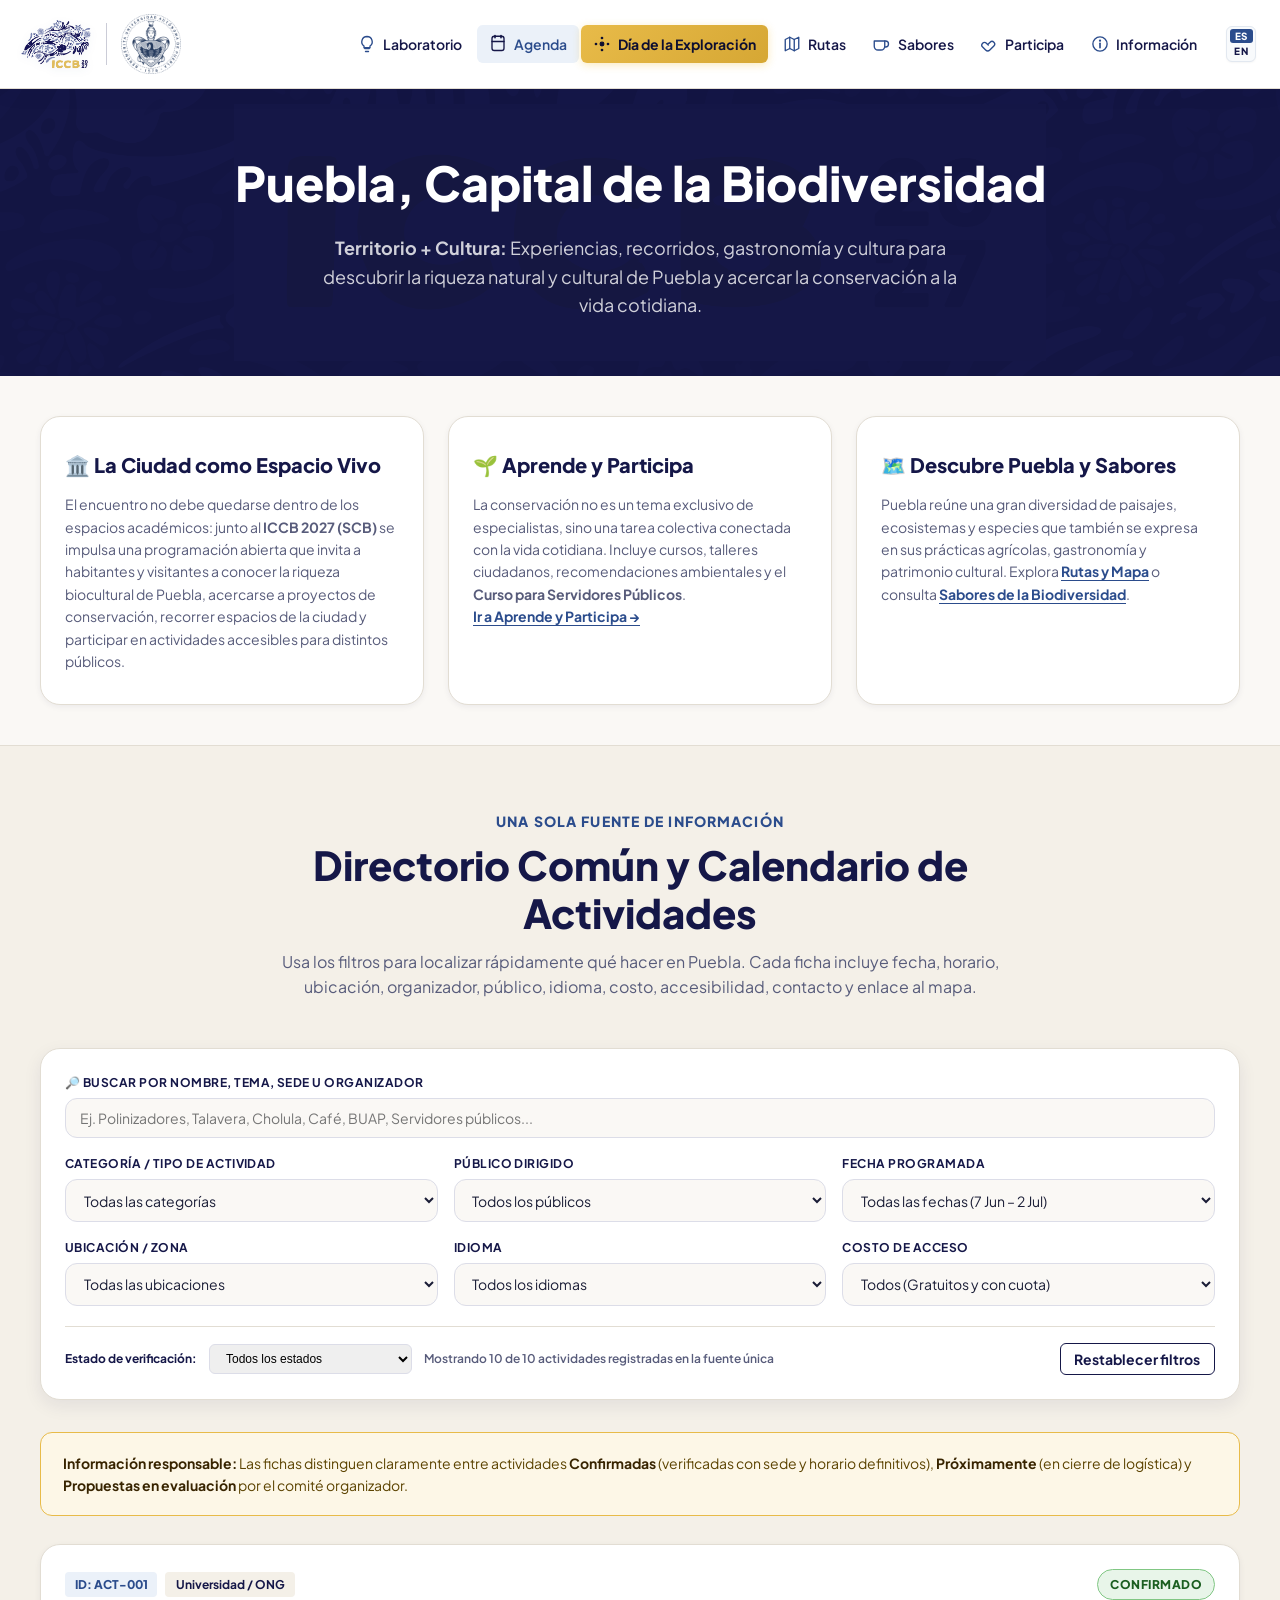
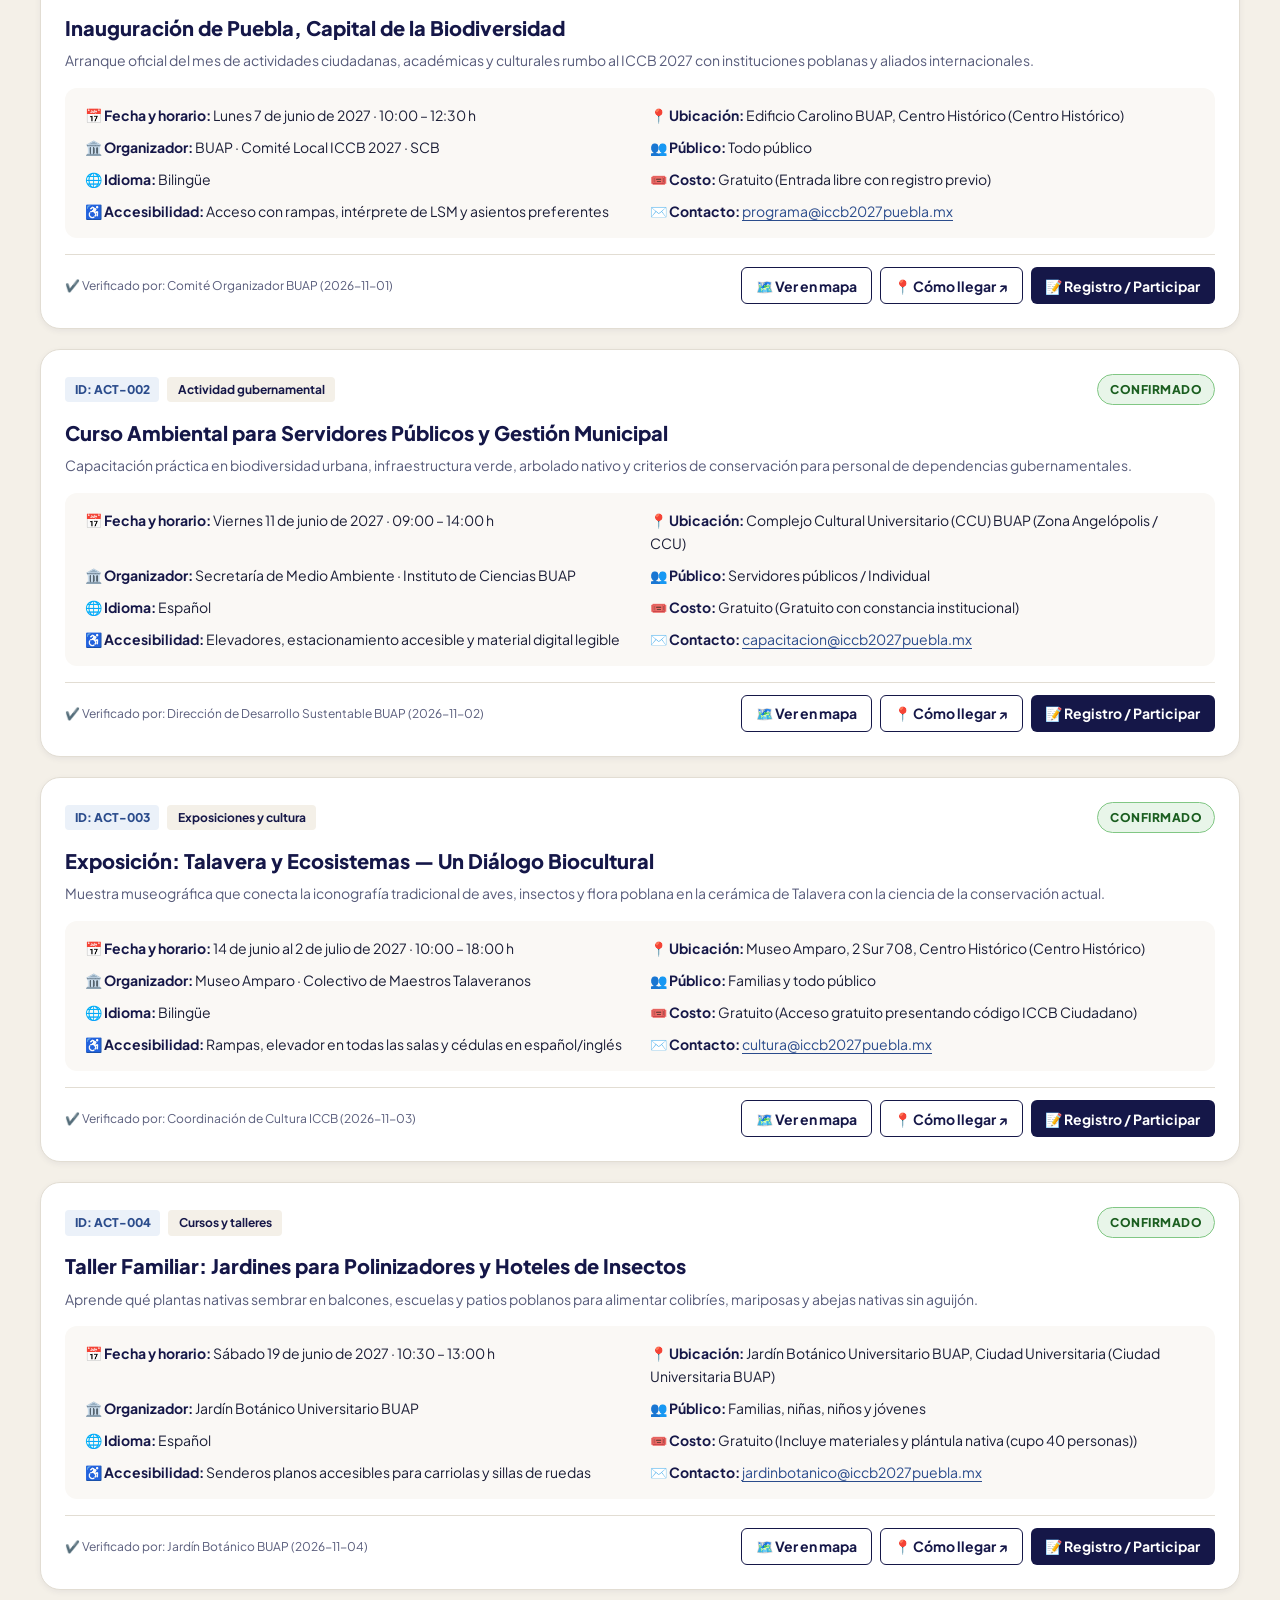
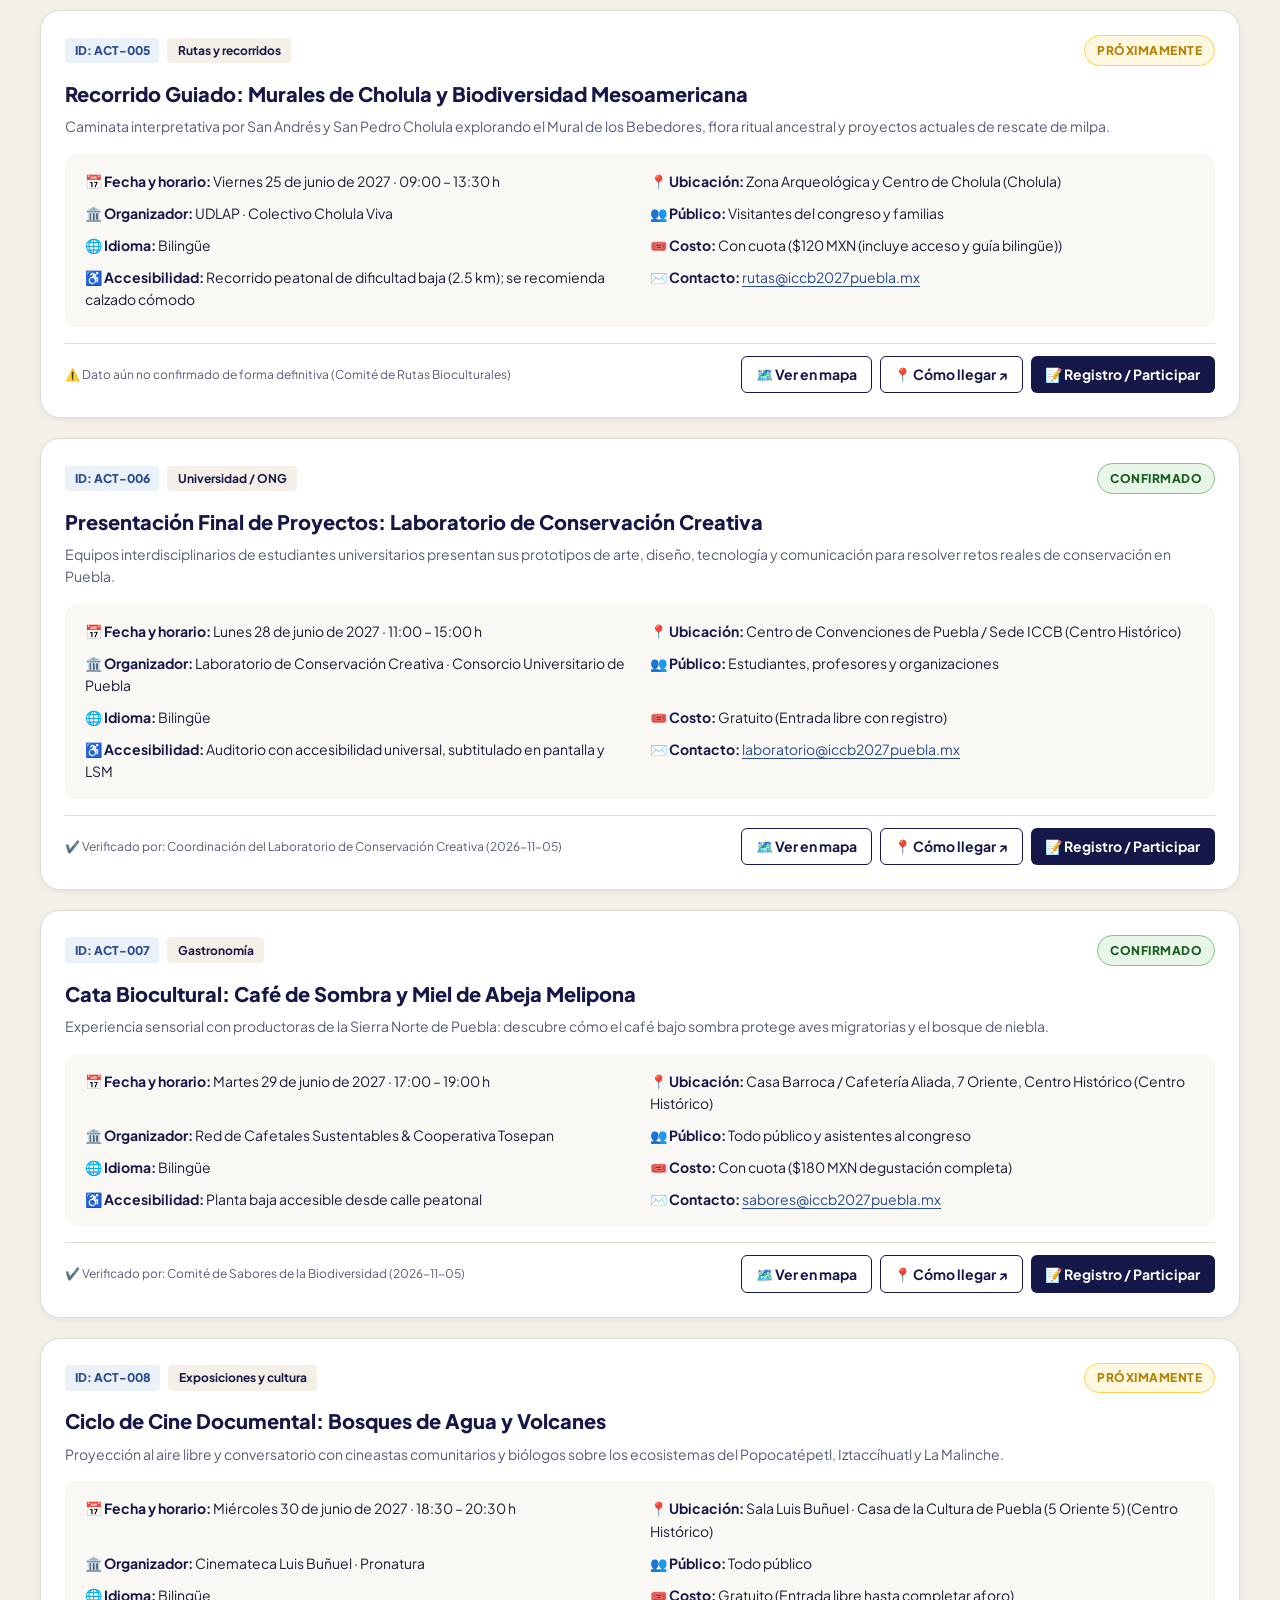
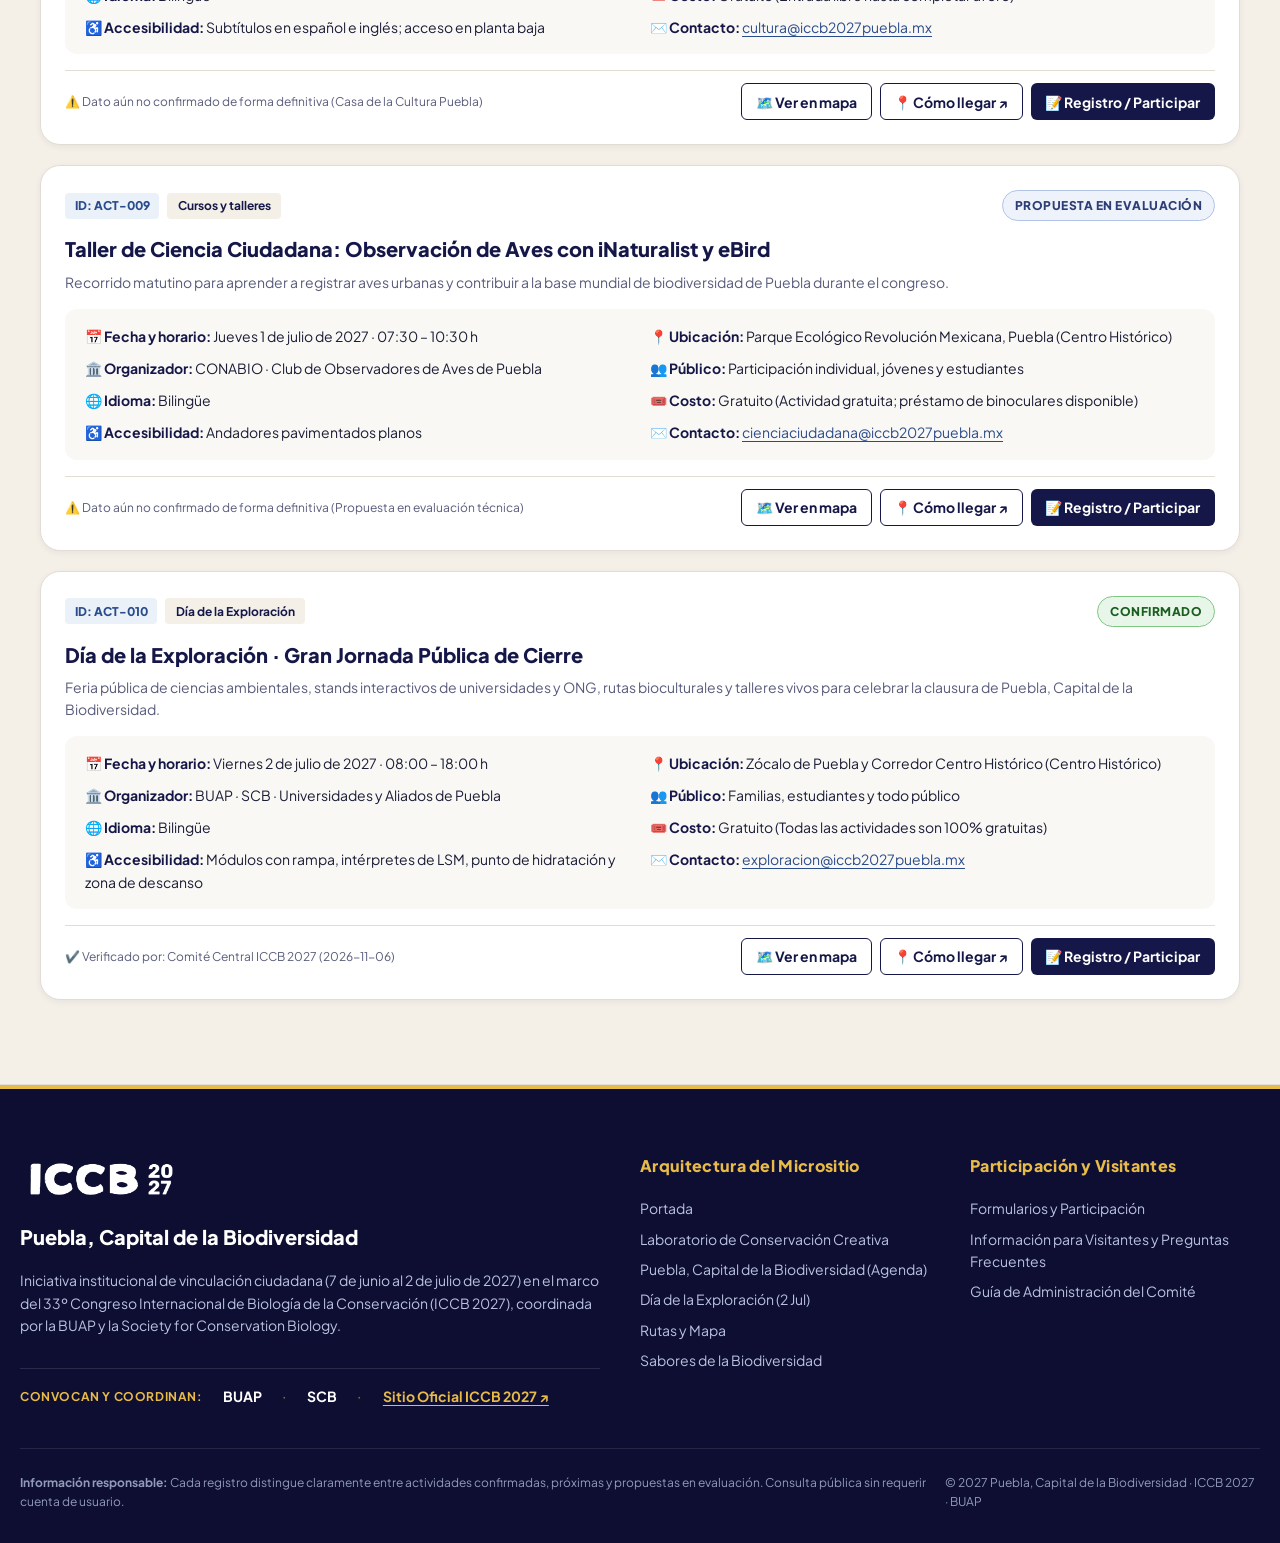
==== commit ef601880: "laboratoios" ====
--- a/agenda.html
+++ b/agenda.html
@@ -1,71 +1,54 @@
 <!DOCTYPE html>
 <!-- ==============================================================================
-     ¡BIENVENIDO A AGENDA.HTML! (CALENDARIO DE ACTIVIDADES)
+     ¡BIENVENIDO A AGENDA.HTML! (PUEBLA, CAPITAL DE LA BIODIVERSIDAD · DIRECTORIO Y AGENDA)
      ==============================================================================
-     Esta página funciona como el programa oficial de mano o itinerario del congreso.
-     Permite que cualquier persona sepa qué conferencia, taller o exposición hay
-     en cada día y a qué hora.
+     Esta página implementa las Secciones 2 ("Agenda y calendario") y 3.2 ("Puebla,
+     Capital de la Biodiversidad") del documento de arquitectura del micrositio:
      
-     Estructura general:
-     1. <head>: Instrucciones y estilos invisibles para el navegador.
-     2. <header>: Barra de navegación superior fija idéntica en todo el sitio.
-     3. <main>: El cronograma de eventos:
-        - Hero Banner: Resumen con el total de actividades (24 eventos).
-        - Grupos por día (.agenda-day-group): Viernes 27, Sábado 28, Miércoles 2...
-        - Fila de evento (.agenda-item): Hora, título, sede, estado y botón de detalles.
-     4. <footer>: Pie de página institucional y enlaces rápidos.
+     1. PRESENTACIÓN GENERAL: Explica la iniciativa, el periodo oficial (7 de junio
+        al 2 de julio de 2027), su relación con el ICCB 2027 y las instituciones
+        participantes.
+     2. DIRECTORIO COMÚN Y BUSCADOR MULTIFILTRO: En lugar de crear páginas separadas
+        para cada institución, reúne todas las actividades en un solo directorio con
+        filtros por:
+        - Tipo (Universidad/ONG, Gastronomía, Cursos y talleres, Exposiciones y
+          cultura, Rutas y recorridos, Actividades gubernamentales)
+        - Público (Todos, Familias, Participación individual, Estudiantes, Visitantes)
+        - Fecha, Ubicación, Idioma, Costo y Estado de validación.
+     3. FICHA DE ACTIVIDAD COMPLETA: Se genera automáticamente desde la fuente única
+        de datos (assets/js/data.js) mostrando ID único, nombre, descripción, fecha y
+        horario, ubicación, organizador, público, idioma, costo, accesibilidad,
+        contacto, registro y enlace al mapa.
      ============================================================================== -->
 
-<!-- lang="es": Informa al navegador que el contenido está redactado en español -->
 <html lang="es">
 
 <head>
     <!-- ==========================================================================
-         LA CABEZA (<head>): Instrucciones técnicas invisibles para el navegador
+         LA CABEZA (<head>): Configuración técnica invisible
          ========================================================================== -->
-
-    <!-- charset="UTF-8": Permite acentos, caracteres especiales y emojis sin errores -->
     <meta charset="UTF-8">
-
-    <!-- viewport: Hace la página adaptable ("responsive") a celulares y tablets -->
     <meta name="viewport" content="width=device-width, initial-scale=1.0">
-
-    <!-- <title>: El texto que aparece en la pestaña superior de tu navegador -->
-    <title>Agenda | Puebla, Capital de la Biodiversidad · ICCB 2027</title>
-
-    <!-- description: Resumen breve para buscadores como Google -->
+    <title>Capital de la Biodiversidad · Agenda y Directorio | ICCB 2027</title>
     <meta name="description"
-        content="Guía pública de actividades, rutas bioculturales y experiencias de biodiversidad en Puebla durante el 33º Congreso Internacional de Biología de la Conservación (ICCB 2027).">
-
-    <!-- Google Fonts: Conexión anticipada y descarga de la tipografía "Plus Jakarta Sans" -->
+        content="Directorio común y agenda de actividades de Puebla, Capital de la Biodiversidad (7 de junio al 2 de julio de 2027) con filtros por fecha, categoría, público, idioma, costo y ubicación.">
+
     <link rel="preconnect" href="https://fonts.googleapis.com">
     <link rel="preconnect" href="https://fonts.gstatic.com" crossorigin>
     <link href="https://fonts.googleapis.com/css2?family=Plus+Jakarta+Sans:wght@400;500;600;700;800&display=swap"
         rel="stylesheet">
-
-    <!-- Favicon: El logo chiquito en la pestaña del navegador -->
     <link rel="icon" type="image/png" href="assets/img/Logo Main__Logo Complete.png">
-
-    <!-- Estilos CSS: Conecta el archivo styles.css con colores, tipografías y sombras -->
     <link rel="stylesheet" href="assets/css/styles.css">
 </head>
 
 <body>
-    <!-- ==========================================================================
-         EL CUERPO (<body>): Todo lo que ve el usuario en la pantalla
-         ========================================================================== -->
-
-    <!-- skip-link: Enlace accesible para saltar directo al contenido principal -->
     <a href="#main-content" class="skip-link">Saltar al contenido principal</a>
 
     <!-- ==========================================================================
          SECCIÓN 1: ENCABEZADO SUPERIOR (<header>)
-         Barra blanca fija arriba con logotipos institucionales y menú.
          ========================================================================== -->
     <header class="site-header">
         <div class="header-container">
-            
-            <!-- Logotipos: Enlace que te regresa a la portada principal (index.html) -->
             <a href="index.html" class="brand-wrapper" aria-label="ICCB 2027 Puebla · BUAP">
                 <img src="assets/img/Logo Main__Logo Complete.png" alt="ICCB 2027"
                     class="brand-logo-img brand-logo-iccb">
@@ -73,7 +56,6 @@
                 <img src="assets/img/Logo_BUAP.webp" alt="BUAP" class="brand-logo-img brand-logo-buap">
             </a>
 
-            <!-- Controles para teléfonos móviles: Idioma y botón de 3 rayitas (hamburguesa) -->
             <div class="header-mobile-right">
                 <div class="lang-switcher-vertical mobile-header-lang" aria-label="Selector de idioma">
                     <a href="#" class="lang-pill active" lang="es">ES</a>
@@ -85,14 +67,23 @@
                 </button>
             </div>
 
-            <!-- Menú de navegación con enlaces a todas las secciones del sitio -->
             <nav class="main-nav" id="main-nav" aria-label="Navegación principal">
                 <ul class="nav-list">
-                    <!-- class="active": Resalta "Agenda" porque es la página donde estamos parados -->
+                    <li>
+                        <a href="ccl.html" class="nav-link">
+                            <svg class="nav-icon" width="18" height="18" viewBox="0 0 24 24" fill="none"
+                                stroke="currentColor" stroke-width="1.8" stroke-linecap="round" stroke-linejoin="round">
+                                <path d="M9 18h6" />
+                                <path d="M10 22h4" />
+                                <path d="M12 2a7 7 0 0 0-4 12.7V17h8v-2.3A7 7 0 0 0 12 2z" />
+                            </svg>
+                            <span>Laboratorio</span>
+                        </a>
+                    </li>
                     <li>
                         <a href="agenda.html" class="nav-link active">
-                            <!-- <svg>: Icono vectorial de calendario -->
-                            <svg class="nav-icon" width="18" height="18" viewBox="0 0 24 24" fill="none" stroke="currentColor" stroke-width="1.8" stroke-linecap="round" stroke-linejoin="round">
+                            <svg class="nav-icon" width="18" height="18" viewBox="0 0 24 24" fill="none"
+                                stroke="currentColor" stroke-width="1.8" stroke-linecap="round" stroke-linejoin="round">
                                 <path d="M4 6a3 3 0 0 1 3-3h10a3 3 0 0 1 3 3v13a3 3 0 0 1-3 3H7a3 3 0 0 1-3-3V6z" />
                                 <path d="M4 10h16" />
                                 <path d="M8 2v3M16 2v3" stroke-width="2.2" />
@@ -102,21 +93,21 @@
                     </li>
                     <li>
                         <a href="exploracion.html" class="nav-link highlight">
-                            <!-- Icono vectorial de flor / sol dorado -->
-                            <svg class="nav-icon-gold" width="18" height="18" viewBox="0 0 24 24" fill="none" stroke="currentColor" stroke-width="1.6" stroke-linecap="round" stroke-linejoin="round">
+                            <svg class="nav-icon-gold" width="18" height="18" viewBox="0 0 24 24" fill="none"
+                                stroke="currentColor" stroke-width="1.6" stroke-linecap="round" stroke-linejoin="round">
                                 <circle cx="12" cy="12" r="2.5" fill="currentColor" />
                                 <circle cx="12" cy="4" r="1" fill="currentColor" />
                                 <circle cx="20" cy="12" r="1" fill="currentColor" />
                                 <circle cx="12" cy="20" r="1" fill="currentColor" />
                                 <circle cx="4" cy="12" r="1" fill="currentColor" />
                             </svg>
-                            <span>Día de Exploración</span>
+                            <span>Día de la Exploración</span>
                         </a>
                     </li>
                     <li>
                         <a href="rutas.html" class="nav-link">
-                            <!-- Icono vectorial de mapa doblado -->
-                            <svg class="nav-icon" width="18" height="18" viewBox="0 0 24 24" fill="none" stroke="currentColor" stroke-width="1.8" stroke-linecap="round" stroke-linejoin="round">
+                            <svg class="nav-icon" width="18" height="18" viewBox="0 0 24 24" fill="none"
+                                stroke="currentColor" stroke-width="1.8" stroke-linecap="round" stroke-linejoin="round">
                                 <polygon points="3 6 9 3 15 6 21 3 21 18 15 21 9 18 3 21" />
                                 <line x1="9" y1="3" x2="9" y2="18" />
                                 <line x1="15" y1="6" x2="15" y2="21" />
@@ -126,27 +117,28 @@
                     </li>
                     <li>
                         <a href="menu.html" class="nav-link">
-                            <!-- Icono vectorial de plato y taza -->
-                            <svg class="nav-icon" width="18" height="18" viewBox="0 0 24 24" fill="none" stroke="currentColor" stroke-width="1.8" stroke-linecap="round" stroke-linejoin="round">
+                            <svg class="nav-icon" width="18" height="18" viewBox="0 0 24 24" fill="none"
+                                stroke="currentColor" stroke-width="1.8" stroke-linecap="round" stroke-linejoin="round">
                                 <path d="M17 8h1a4 4 0 0 1 0 8h-1" />
                                 <path d="M3 8h14v7a5 5 0 0 1-5 5H8a5 5 0 0 1-5-5V8z" />
                             </svg>
-                            <span>Menú</span>
+                            <span>Sabores</span>
                         </a>
                     </li>
                     <li>
                         <a href="participa.html" class="nav-link">
-                            <!-- Icono vectorial de manos / colaboración -->
-                            <svg class="nav-icon" width="18" height="18" viewBox="0 0 24 24" fill="none" stroke="currentColor" stroke-width="1.8" stroke-linecap="round" stroke-linejoin="round">
-                                <path d="M11 13.5l-2.5-2.5a3.5 3.5 0 0 0-5 5l4 4a4 4 0 0 0 5.6 0l5.4-5.4a3.5 3.5 0 0 0-5-5L11 12" />
+                            <svg class="nav-icon" width="18" height="18" viewBox="0 0 24 24" fill="none"
+                                stroke="currentColor" stroke-width="1.8" stroke-linecap="round" stroke-linejoin="round">
+                                <path
+                                    d="M11 13.5l-2.5-2.5a3.5 3.5 0 0 0-5 5l4 4a4 4 0 0 0 5.6 0l5.4-5.4a3.5 3.5 0 0 0-5-5L11 12" />
                             </svg>
                             <span>Participa</span>
                         </a>
                     </li>
                     <li>
                         <a href="info.html" class="nav-link">
-                            <!-- Icono vectorial de información (i) -->
-                            <svg class="nav-icon" width="18" height="18" viewBox="0 0 24 24" fill="none" stroke="currentColor" stroke-width="1.8" stroke-linecap="round" stroke-linejoin="round">
+                            <svg class="nav-icon" width="18" height="18" viewBox="0 0 24 24" fill="none"
+                                stroke="currentColor" stroke-width="1.8" stroke-linecap="round" stroke-linejoin="round">
                                 <circle cx="12" cy="12" r="9.5" />
                                 <line x1="12" y1="11" x2="12" y2="17" stroke-width="2.2" />
                                 <circle cx="12" cy="7.5" r="1.5" fill="currentColor" stroke="none" />
@@ -156,7 +148,6 @@
                     </li>
                 </ul>
 
-                <!-- Selector de idioma en pantallas de computadora -->
                 <div class="nav-user-actions">
                     <div class="lang-switcher-vertical desktop-header-lang" aria-label="Selector de idioma">
                         <a href="#" class="lang-pill active" lang="es" title="Español">ES</a>
@@ -174,150 +165,208 @@
         <section id="agenda-page">
 
             <!-- ==================================================================
-                 A. EL HERO BANNER
-                 Título en grande y resumen de las fechas oficiales del congreso.
+                 A. BANNER PRINCIPAL (Sección 3.2: Puebla, Capital de la Biodiversidad)
+                 Información extraída de iccb.viep.com.mx/respaldo/iniciativa.php?slug=puebla-capital-biodiversidad
                  ================================================================== -->
             <div class="page-hero-banner">
                 <div class="hero-bg-texture"></div>
-                <h2>Agenda del Congreso</h2>
-                <p>24 actividades programadas entre el 27 de junio y el 2 de julio de 2027. Conferencias, talleres,
-                    exposiciones y proyecciones de cine.</p>
+                <h2 data-en="Puebla, Capital of Biodiversity · Agenda & Directory">
+                    Puebla, Capital de la Biodiversidad
+                </h2>
+                <p data-en="Experiences, routes, gastronomy, and culture to discover Puebla's natural and cultural wealth and bring conservation into daily life.">
+                    <strong>Territorio + Cultura:</strong> Experiencias, recorridos, gastronomía y cultura para
+                    descubrir la riqueza natural y cultural de Puebla y acercar la conservación a la vida cotidiana.
+                </p>
             </div>
 
             <!-- ==================================================================
-                 B. EL CRONOGRAMA POR DÍAS
-                 .container centra las actividades y evita que se peguen a las orillas.
+                 B. RESUMEN DE LOS COMPONENTES DE "PUEBLA, CAPITAL DE LA BIODIVERSIDAD"
+                 Cumple los puntos de la Sección 3.2 y los textos de porque-puebla.php:
                  ================================================================== -->
-            <div class="page-section">
+            <div class="page-section" style="padding:2.5rem 1.25rem;">
                 <div class="container">
-
-                    <!-- ==========================================================
-                         DÍA 1: VIERNES 27 DE JUNIO (.agenda-day-group)
-                         Agrupa todas las actividades del primer día.
-                         ========================================================== -->
-                    <div class="agenda-day-group">
-                        
-                        <!-- Letrero del día con icono de calendario -->
-                        <div class="agenda-day-label">
-                            <svg width="20" height="20" viewBox="0 0 24 24" fill="none" stroke="currentColor" stroke-width="1.8" stroke-linecap="round" stroke-linejoin="round">
-                                <path d="M4 6a3 3 0 0 1 3-3h10a3 3 0 0 1 3 3v13a3 3 0 0 1-3 3H7a3 3 0 0 1-3-3V6z" />
-                                <path d="M4 10h16" />
-                            </svg> 
-                            Viernes 27 de Junio
-                        </div>
-
-                        <!-- ACTIVIDAD 1: Inauguración -->
-                        <!-- .agenda-item organiza el renglón en: 1) Hora, 2) Texto, 3) Botón -->
-                        <div class="agenda-item">
-                            <!-- Columna 1: La hora del evento en negritas -->
-                            <div class="agenda-time">09:00</div>
-                            <!-- Columna 2: Título, sede y pastilla de estado -->
-                            <div class="agenda-info">
-                                <h4>Ceremonia de Inauguración</h4>
-                                <!-- .badge-status confirmada: Pastillita verde de evento seguro -->
-                                <p>Auditorio Central BUAP · <span class="badge-status confirmada" style="font-size:0.65rem">Confirmada</span></p>
-                            </div>
-                            <!-- Columna 3: Botón para ver más información -->
-                            <div><a href="#" class="btn btn-outline btn-sm">Detalles</a></div>
-                        </div>
-
-                        <!-- ACTIVIDAD 2: Conferencia Magistral -->
-                        <div class="agenda-item">
-                            <div class="agenda-time">11:00</div>
-                            <div class="agenda-info">
-                                <h4>Conferencia Magistral: Conservación Urbana en Latinoamérica</h4>
-                                <!-- .badge-status proximamente: Pastilla azul / dorada -->
-                                <p>Sala Luis Buñuel · <span class="badge-status proximamente" style="font-size:0.65rem">Próximamente</span></p>
-                            </div>
-                            <div><a href="#" class="btn btn-outline btn-sm">Detalles</a></div>
-                        </div>
-
-                        <!-- ACTIVIDAD 3: Taller de Fotografía -->
-                        <div class="agenda-item">
-                            <div class="agenda-time">14:00</div>
-                            <div class="agenda-info">
-                                <h4>Taller: Fotografía de Biodiversidad Urbana</h4>
-                                <!-- .badge-status propuesta: Pastilla naranja / crema -->
-                                <p>Laboratorio de Imagen · <span class="badge-status propuesta" style="font-size:0.65rem">Propuesta</span></p>
-                            </div>
-                            <div><a href="#" class="btn btn-outline btn-sm">Detalles</a></div>
-                        </div>
-                    </div>
-
-                    <!-- ==========================================================
-                         DÍA 2: SÁBADO 28 DE JUNIO (.agenda-day-group)
-                         ========================================================== -->
-                    <div class="agenda-day-group">
-                        <div class="agenda-day-label">
-                            <svg width="20" height="20" viewBox="0 0 24 24" fill="none" stroke="currentColor" stroke-width="1.8" stroke-linecap="round" stroke-linejoin="round">
-                                <path d="M4 6a3 3 0 0 1 3-3h10a3 3 0 0 1 3 3v13a3 3 0 0 1-3 3H7a3 3 0 0 1-3-3V6z" />
-                                <path d="M4 10h16" />
-                            </svg> 
-                            Sábado 28 de Junio
-                        </div>
-
-                        <!-- Actividad 1: Simposio -->
-                        <div class="agenda-item">
-                            <div class="agenda-time">09:00</div>
-                            <div class="agenda-info">
-                                <h4>Simposio: Polinizadores Urbanos de Puebla</h4>
-                                <p>Jardín Botánico BUAP · <span class="badge-status proximamente" style="font-size:0.65rem">Próximamente</span></p>
-                            </div>
-                            <div><a href="#" class="btn btn-outline btn-sm">Detalles</a></div>
-                        </div>
-
-                        <!-- Actividad 2: Exposición en Museo -->
-                        <div class="agenda-item">
-                            <div class="agenda-time">12:00</div>
-                            <div class="agenda-info">
-                                <h4>Exposición: Talavera y Ecosistemas — Un Diálogo Visual</h4>
-                                <p>Museo Amparo · <span class="badge-status propuesta" style="font-size:0.65rem">Propuesta</span></p>
-                            </div>
-                            <div><a href="#" class="btn btn-outline btn-sm">Detalles</a></div>
-                        </div>
-
-                        <!-- Actividad 3: Foro de Economía -->
-                        <div class="agenda-item">
-                            <div class="agenda-time">16:00</div>
-                            <div class="agenda-info">
-                                <h4>Foro: Economía Circular y Mercados Locales</h4>
-                                <p>Centro de Convenciones · <span class="badge-status propuesta" style="font-size:0.65rem">Propuesta</span></p>
-                            </div>
-                            <div><a href="#" class="btn btn-outline btn-sm">Detalles</a></div>
-                        </div>
-                    </div>
-
-                    <!-- ==========================================================
-                         DÍA 3: MIÉRCOLES 2 DE JULIO (Día de Exploración)
-                         ========================================================== -->
-                    <div class="agenda-day-group">
-                        <div class="agenda-day-label">
-                            <svg width="20" height="20" viewBox="0 0 24 24" fill="none" stroke="currentColor" stroke-width="1.8" stroke-linecap="round" stroke-linejoin="round">
-                                <path d="M4 6a3 3 0 0 1 3-3h10a3 3 0 0 1 3 3v13a3 3 0 0 1-3 3H7a3 3 0 0 1-3-3V6z" />
-                                <path d="M4 10h16" />
-                            </svg> 
-                            Miércoles 2 de Julio — Día de Exploración
-                        </div>
-
-                        <!-- Actividad 1: Gran Feria en el Zócalo -->
-                        <div class="agenda-item">
-                            <div class="agenda-time">08:00</div>
-                            <div class="agenda-info">
-                                <h4>Gran Feria de Ciencias Ambientales</h4>
-                                <p>Zócalo de Puebla · <span class="badge-status proximamente" style="font-size:0.65rem">Próximamente</span></p>
-                            </div>
-                            <div><a href="#" class="btn btn-outline btn-sm">Detalles</a></div>
-                        </div>
-
-                        <!-- Actividad 2: Talleres de Artesanía -->
-                        <div class="agenda-item">
-                            <div class="agenda-time">10:00</div>
-                            <div class="agenda-info">
-                                <h4>Talleres: Cartonería y Alfarería Tradicional</h4>
-                                <p>Barrio del Artista · <span class="badge-status propuesta" style="font-size:0.65rem">Propuesta</span></p>
-                            </div>
-                            <div><a href="#" class="btn btn-outline btn-sm">Detalles</a></div>
-                        </div>
+                    <div class="info-grid">
+                        <div class="info-card">
+                            <h3>🏛️ La Ciudad como Espacio Vivo</h3>
+                            <p>
+                                El encuentro no debe quedarse dentro de los espacios académicos: junto al
+                                <strong>ICCB 2027 (SCB)</strong> se impulsa una programación abierta que invita a
+                                habitantes y visitantes a conocer la riqueza biocultural de Puebla, acercarse a
+                                proyectos de conservación, recorrer espacios de la ciudad y participar en actividades
+                                accesibles para distintos públicos.
+                            </p>
+                        </div>
+                        <div class="info-card">
+                            <h3>🌱 Aprende y Participa</h3>
+                            <p>
+                                La conservación no es un tema exclusivo de especialistas, sino una tarea colectiva
+                                conectada con la vida cotidiana. Incluye cursos, talleres ciudadanos, recomendaciones
+                                ambientales y el <strong>Curso para Servidores Públicos</strong>.
+                                <br><a href="participa.html#aprende-participa" style="font-weight:700;">Ir a Aprende y Participa →</a>
+                            </p>
+                        </div>
+                        <div class="info-card">
+                            <h3>🗺️ Descubre Puebla y Sabores</h3>
+                            <p>
+                                Puebla reúne una gran diversidad de paisajes, ecosistemas y especies que también se
+                                expresa en sus prácticas agrícolas, gastronomía y patrimonio cultural. Explora
+                                <a href="rutas.html" style="font-weight:700;">Rutas y Mapa</a> o consulta
+                                <a href="menu.html" style="font-weight:700;">Sabores de la Biodiversidad</a>.
+                            </p>
+                        </div>
+                    </div>
+                </div>
+            </div>
+
+            <!-- ==================================================================
+                 C. BUSCADOR Y DIRECTORIO COMÚN DE ACTIVIDADES (Sección 3.2 del PDF)
+                 Permite filtrar por:
+                 - Palabra clave
+                 - Tipo: universidad/ONG, gastronomía, cursos y talleres, exposiciones
+                   y cultura, rutas y recorridos, actividades gubernamentales u otras.
+                 - Público: todos, familias, participación individual, estudiantes o
+                   visitantes del congreso.
+                 - Fecha, ubicación, idioma, costo y estado de confirmación.
+                 ================================================================== -->
+            <div class="page-section" id="directorio-comun">
+                <div class="container">
+
+                    <div class="section-head-center">
+                        <span class="section-eyebrow">Una Sola Fuente de Información</span>
+                        <h2 class="section-main-title">Directorio Común y Calendario de Actividades</h2>
+                        <p class="section-main-desc">
+                            Usa los filtros para localizar rápidamente qué hacer en Puebla. Cada ficha incluye fecha,
+                            horario, ubicación, organizador, público, idioma, costo, accesibilidad, contacto y enlace al
+                            mapa.
+                        </p>
+                    </div>
+
+                    <!-- CAJA DE FILTROS DEL DIRECTORIO -->
+                    <div class="directory-filter-box" role="region" aria-label="Filtros del directorio de actividades">
+                        <!-- Búsqueda por palabra clave -->
+                        <div class="filter-field">
+                            <label for="filtro-texto">🔎 Buscar por nombre, tema, sede u organizador</label>
+                            <input type="text" id="filtro-texto"
+                                placeholder="Ej. Polinizadores, Talavera, Cholula, Café, BUAP, Servidores públicos...">
+                        </div>
+
+                        <!-- Cuadrícula con los selectores requeridos por el PDF -->
+                        <div class="filter-controls-grid">
+                            <!-- 1. Filtro por Tipo / Categoría -->
+                            <div class="filter-field">
+                                <label for="filtro-tipo">Categoría / Tipo de actividad</label>
+                                <select id="filtro-tipo">
+                                    <option value="todos">Todas las categorías</option>
+                                    <option value="universidad_ong">Universidad / ONG</option>
+                                    <option value="gastronomia">Gastronomía (Sabores)</option>
+                                    <option value="cursos_talleres">Cursos y talleres</option>
+                                    <option value="exposiciones_cultura">Exposiciones y cultura</option>
+                                    <option value="rutas_recorridos">Rutas y recorridos</option>
+                                    <option value="gubernamental">Actividades gubernamentales</option>
+                                    <option value="exploracion">Día de la Exploración (2 Jul)</option>
+                                </select>
+                            </div>
+
+                            <!-- 2. Filtro por Público -->
+                            <div class="filter-field">
+                                <label for="filtro-publico">Público dirigido</label>
+                                <select id="filtro-publico">
+                                    <option value="todos">Todos los públicos</option>
+                                    <option value="familias">Familias, niñas, niños y jóvenes</option>
+                                    <option value="individual">Participación individual</option>
+                                    <option value="estudiantes">Estudiantes universitarios</option>
+                                    <option value="visitantes_congreso">Visitantes del congreso ICCB</option>
+                                </select>
+                            </div>
+
+                            <!-- 3. Filtro por Fecha -->
+                            <div class="filter-field">
+                                <label for="filtro-fecha">Fecha programada</label>
+                                <select id="filtro-fecha">
+                                    <option value="todas">Todas las fechas (7 Jun – 2 Jul)</option>
+                                    <option value="2027-06-07">7 de junio 2027 (Apertura)</option>
+                                    <option value="2027-06-11">11 de junio 2027</option>
+                                    <option value="2027-06-14">14 de junio 2027</option>
+                                    <option value="2027-06-19">19 de junio 2027</option>
+                                    <option value="2027-06-25">25 de junio 2027</option>
+                                    <option value="2027-06-28">28 de junio 2027</option>
+                                    <option value="2027-06-29">29 de junio 2027</option>
+                                    <option value="2027-06-30">30 de junio 2027</option>
+                                    <option value="2027-07-01">1 de julio 2027</option>
+                                    <option value="2027-07-02">2 de julio 2027 (Día de la Exploración)</option>
+                                </select>
+                            </div>
+
+                            <!-- 4. Filtro por Ubicación / Zona -->
+                            <div class="filter-field">
+                                <label for="filtro-zona">Ubicación / Zona</label>
+                                <select id="filtro-zona">
+                                    <option value="todas">Todas las ubicaciones</option>
+                                    <option value="Centro Histórico">Centro Histórico de Puebla</option>
+                                    <option value="Ciudad Universitaria BUAP">Ciudad Universitaria BUAP</option>
+                                    <option value="Zona Angelópolis / CCU">Zona Angelópolis / CCU BUAP</option>
+                                    <option value="Cholula">San Andrés y San Pedro Cholula</option>
+                                </select>
+                            </div>
+
+                            <!-- 5. Filtro por Idioma -->
+                            <div class="filter-field">
+                                <label for="filtro-idioma">Idioma</label>
+                                <select id="filtro-idioma">
+                                    <option value="todos">Todos los idiomas</option>
+                                    <option value="Español">Español</option>
+                                    <option value="Bilingüe">Bilingüe (Español / Inglés)</option>
+                                </select>
+                            </div>
+
+                            <!-- 6. Filtro por Costo y Estado -->
+                            <div class="filter-field">
+                                <label for="filtro-costo">Costo de acceso</label>
+                                <select id="filtro-costo">
+                                    <option value="todos">Todos (Gratuitos y con cuota)</option>
+                                    <option value="Gratuito">Gratuito (Entrada libre)</option>
+                                    <option value="Con cuota">Con cuota / recuperación</option>
+                                </select>
+                            </div>
+                        </div>
+
+                        <!-- Barra inferior del filtro: Estado de confirmación y botón de limpiar -->
+                        <div style="display:flex; flex-wrap:wrap; justify-content:space-between; align-items:center; gap:1rem; margin-top:1.25rem; padding-top:1rem; border-top:1px solid var(--color-cream-border);">
+                            <div style="display:flex; align-items:center; gap:0.75rem; flex-wrap:wrap;">
+                                <label for="filtro-estado" style="font-size:var(--font-xs); font-weight:700; color:var(--color-navy);">
+                                    Estado de verificación:
+                                </label>
+                                <select id="filtro-estado" style="padding:0.4rem 0.75rem; border-radius:var(--radius-sm); border:1px solid var(--color-border); font-size:var(--font-xs);">
+                                    <option value="todos">Todos los estados</option>
+                                    <option value="confirmada">✔️ Solo Confirmadas</option>
+                                    <option value="proximamente">⏳ Próximamente</option>
+                                    <option value="propuesta">🔎 Propuestas en evaluación</option>
+                                </select>
+                                <span id="contador-actividades" style="font-size:var(--font-xs); color:var(--color-text-muted); font-weight:600;">
+                                    Cargando actividades...
+                                </span>
+                            </div>
+
+                            <button type="button" id="btn-limpiar-filtros" class="btn btn-outline btn-sm">
+                                Restablecer filtros
+                            </button>
+                        </div>
+                    </div>
+
+                    <!-- Aviso de información responsable (Sección 1 y 3.2 del PDF) -->
+                    <div class="disclaimer-banner" style="margin-top:0; margin-bottom:1.75rem;">
+                        <div>
+                            <strong>Información responsable:</strong> Las fichas distinguen claramente entre actividades
+                            <strong>Confirmadas</strong> (verificadas con sede y horario definitivos),
+                            <strong>Próximamente</strong> (en cierre de logística) y <strong>Propuestas en
+                            evaluación</strong> por el comité organizador.
+                        </div>
+                    </div>
+
+                    <!-- CONTENEDOR DINÁMICO DE FICHAS DE ACTIVIDAD
+                         Aquí main.js inyecta las fichas completas desde ACTIVIDADES_DATA en data.js -->
+                    <div id="directorio-actividades-lista">
+                        <!-- Generado dinámicamente por assets/js/main.js -->
                     </div>
 
                 </div>
@@ -330,50 +379,48 @@
          ========================================================================== -->
     <footer class="site-footer">
         <div class="footer-container">
-            
-            <!-- Columna 1: Logotipo blanco institucional y presentación del congreso -->
             <div class="footer-brand">
                 <img src="assets/img/Logo_White_Transparent.png" alt="ICCB 2027 Puebla" class="footer-logo">
                 <h3 style="color:#fff;font-size:1.25rem;font-weight:800">Puebla, Capital de la Biodiversidad</h3>
-                <p style="color:#BAC2E0;font-size:var(--font-sm)">Iniciativa institucional de vinculación ciudadana en
-                    el marco del 33º Congreso Internacional de Biología de la Conservación (ICCB 2027), coordinada por
-                    la BUAP y la Society for Conservation Biology.</p>
+                <p style="color:#BAC2E0;font-size:var(--font-sm)">Iniciativa institucional de vinculación ciudadana
+                    (7 de junio al 2 de julio de 2027) en el marco del 33º Congreso Internacional de Biología de la
+                    Conservación (ICCB 2027), coordinada por la BUAP y la Society for Conservation Biology.</p>
                 <div class="footer-sponsors-strip">
                     <span>Convocan y Coordinan:</span>
                     <strong style="color:#fff">BUAP</strong><span style="opacity:0.5">·</span>
                     <strong style="color:#fff">SCB</strong><span style="opacity:0.5">·</span>
                     <a href="https://conbio.org/mini-sites/iccb-2027/" target="_blank" rel="noopener noreferrer"
-                        style="color:var(--color-gold);font-weight:700;text-decoration:underline">Sitio Oficial ICCB 2027 ↗</a>
+                        style="color:var(--color-gold);font-weight:700;text-decoration:underline">Sitio Oficial ICCB
+                        2027 ↗</a>
                 </div>
             </div>
 
-            <!-- Columna 2: Enlaces directos a las páginas del congreso -->
             <div class="footer-links-col">
-                <h4>Accesos directos</h4>
+                <h4>Arquitectura del Micrositio</h4>
                 <ul class="footer-nav">
-                    <li><a href="agenda.html">Agenda</a></li>
-                    <li><a href="exploracion.html">Día de Exploración</a></li>
-                    <li><a href="rutas.html">Rutas</a></li>
-                    <li><a href="menu.html">Menú</a></li>
-                    <li><a href="participa.html">Participa</a></li>
+                    <li><a href="index.html">Portada</a></li>
+                    <li><a href="ccl.html">Laboratorio de Conservación Creativa</a></li>
+                    <li><a href="agenda.html">Puebla, Capital de la Biodiversidad (Agenda)</a></li>
+                    <li><a href="exploracion.html">Día de la Exploración (2 Jul)</a></li>
+                    <li><a href="rutas.html">Rutas y Mapa</a></li>
+                    <li><a href="menu.html">Sabores de la Biodiversidad</a></li>
                 </ul>
             </div>
 
-            <!-- Columna 3: Información práctica y acceso -->
             <div class="footer-links-col">
-                <h4>Información</h4>
+                <h4>Participación y Visitantes</h4>
                 <ul class="footer-nav">
-                    <li><a href="info.html">Información práctica</a></li>
-                    <li><a href="participa.html#participa-form">Registro / Login</a></li>
+                    <li><a href="participa.html">Formularios y Participación</a></li>
+                    <li><a href="info.html">Información para Visitantes y Preguntas Frecuentes</a></li>
+                    <li><a href="info.html#guia-actualizacion">Guía de Administración del Comité</a></li>
                 </ul>
             </div>
         </div>
 
-        <!-- Franja final de derechos reservados -->
         <div class="footer-bottom">
             <div>
-                <p><strong>Aviso de Trabajo:</strong> Prototipo digital de trabajo. No confirma actividades,
-                    establecimientos, menús, rutas ni permisos de forma vinculante hasta su validación final.</p>
+                <p><strong>Información responsable:</strong> Cada registro distingue claramente entre actividades
+                    confirmadas, próximas y propuestas en evaluación. Consulta pública sin requerir cuenta de usuario.</p>
             </div>
             <div>
                 <p>© 2027 Puebla, Capital de la Biodiversidad · ICCB 2027 · BUAP</p>
@@ -381,7 +428,8 @@
         </div>
     </footer>
 
-    <!-- Script de navegación para celular -->
+    <!-- Scripts: data.js (fuente única) y main.js (renderizado y filtros) -->
+    <script src="assets/js/data.js"></script>
     <script src="assets/js/main.js"></script>
 </body>
 
--- a/assets/css/styles.css
+++ b/assets/css/styles.css
@@ -1978,4 +1978,530 @@
             /* Quitamos el borde por defecto de la etiqueta <hr> */
             border: none;
             margin: 0;
-        }+        }
+
+        /* ==========================================================================
+           NUEVOS COMPONENTES DE LA ARQUITECTURA ICCB 2027 (SECCIONES 2, 3, 4 Y 7):
+           Aquí agregamos los estilos para:
+           1. El Directorio Común de Actividades con múltiples filtros.
+           2. Las Fichas Completas de Actividad y de Equipos de Creative Conservation Labs.
+           3. Los Botones de Categoría del Mapa Interactivo (Gastronomía, Cultura, etc.).
+           4. Los Acordeones de Preguntas Frecuentes (FAQ).
+           ========================================================================== */
+
+        /* Panel contenedor de todos los filtros del directorio (Sección 3.2 del PDF) */
+        .directory-filter-box {
+            background: #fff;
+            border: 1.5px solid var(--color-cream-border);
+            border-radius: var(--radius-lg);
+            padding: 1.5rem;
+            margin-bottom: 2rem;
+            box-shadow: var(--shadow-md);
+        }
+
+        /* Cuadrícula responsiva para los selectores de filtro (Tipo, Público, Fecha, Idioma, Costo, Ubicación) */
+        .filter-controls-grid {
+            display: grid;
+            grid-template-columns: 1fr;
+            gap: 1rem;
+            margin-top: 1rem;
+        }
+
+        @media (min-width: 640px) {
+            .filter-controls-grid {
+                grid-template-columns: repeat(2, 1fr);
+            }
+        }
+
+        @media (min-width: 1024px) {
+            .filter-controls-grid {
+                grid-template-columns: repeat(3, 1fr);
+            }
+        }
+
+        /* Etiqueta pequeña encima de cada filtro */
+        .filter-field label {
+            display: block;
+            font-size: var(--font-xs);
+            font-weight: 700;
+            text-transform: uppercase;
+            letter-spacing: 0.04em;
+            color: var(--color-navy);
+            margin-bottom: 0.35rem;
+        }
+
+        /* Selector o input dentro del panel de filtros */
+        .filter-field select,
+        .filter-field input {
+            width: 100%;
+            padding: 0.65rem 0.85rem;
+            border: 1.5px solid var(--color-border);
+            border-radius: var(--radius-md);
+            font-family: inherit;
+            font-size: var(--font-sm);
+            color: var(--color-text-main);
+            background: var(--color-cream-light);
+        }
+
+        /* Tarjeta de Ficha Completa de Actividad (Sección 3.2: incluye todos los metadatos) */
+        .activity-full-card {
+            background: #fff;
+            border: 1px solid var(--color-cream-border);
+            border-radius: var(--radius-lg);
+            padding: 1.5rem;
+            margin-bottom: 1.25rem;
+            box-shadow: var(--shadow-sm);
+            transition: all var(--transition-normal);
+        }
+
+        .activity-full-card:hover {
+            box-shadow: var(--shadow-md);
+            border-color: var(--color-talavera-blue);
+        }
+
+        /* Encabezado de la ficha de actividad (ID, Categoría, Estado) */
+        .activity-card-top {
+            display: flex;
+            flex-wrap: wrap;
+            justify-content: space-between;
+            align-items: center;
+            gap: 0.5rem;
+            margin-bottom: 0.75rem;
+        }
+
+        /* Cuadrícula de datos prácticos dentro de la ficha (Fecha, Ubicación, Organizador, Público, Idioma, Costo, Accesibilidad) */
+        .activity-meta-grid {
+            display: grid;
+            grid-template-columns: 1fr;
+            gap: 0.6rem 1.25rem;
+            background: var(--color-cream-light);
+            border-radius: var(--radius-md);
+            padding: 1rem 1.25rem;
+            margin: 1rem 0;
+            font-size: var(--font-sm);
+        }
+
+        @media (min-width: 768px) {
+            .activity-meta-grid {
+                grid-template-columns: repeat(2, 1fr);
+            }
+        }
+
+        .activity-meta-item strong {
+            color: var(--color-navy);
+            font-weight: 700;
+        }
+
+        /* Barra de botones al pie de cada ficha (Registro, Mapa, Cómo llegar) */
+        .activity-actions-row {
+            display: flex;
+            flex-wrap: wrap;
+            gap: 0.75rem;
+            align-items: center;
+            justify-content: space-between;
+            padding-top: 0.75rem;
+            border-top: 1px solid var(--color-cream-border);
+        }
+
+        /* Pastillas de filtro por categoría para el Mapa y Recorridos (Sección 3.4) */
+        .map-category-bar {
+            display: flex;
+            flex-wrap: wrap;
+            gap: 0.5rem;
+            margin-bottom: 1.25rem;
+            justify-content: center;
+        }
+
+        .map-cat-btn {
+            padding: 0.55rem 1rem;
+            border-radius: var(--radius-pill);
+            border: 1.5px solid var(--color-cream-border);
+            background: #fff;
+            color: var(--color-navy);
+            font-family: inherit;
+            font-size: var(--font-xs);
+            font-weight: 700;
+            cursor: pointer;
+            transition: all var(--transition-fast);
+        }
+
+        .map-cat-btn:hover,
+        .map-cat-btn.active {
+            background: var(--color-navy);
+            color: #fff;
+            border-color: var(--color-navy);
+            box-shadow: var(--shadow-sm);
+        }
+
+        /* Tarjetas de equipo para Creative Conservation Labs (Sección 3.1) */
+        .ccl-team-card {
+            background: #fff;
+            border: 1px solid var(--color-cream-border);
+            border-radius: var(--radius-lg);
+            padding: 1.75rem;
+            box-shadow: var(--shadow-sm);
+            display: flex;
+            flex-direction: column;
+            gap: 0.85rem;
+            transition: all var(--transition-normal);
+        }
+
+        .ccl-team-card:hover {
+            transform: translateY(-3px);
+            box-shadow: var(--shadow-md);
+            border-color: var(--color-gold);
+        }
+
+        /* Acordeón de Preguntas Frecuentes (FAQ - Sección 3.3 y 7) */
+        .faq-item {
+            background: #fff;
+            border: 1px solid var(--color-cream-border);
+            border-radius: var(--radius-md);
+            margin-bottom: 0.85rem;
+            overflow: hidden;
+        }
+
+        .faq-item summary {
+            padding: 1.1rem 1.35rem;
+            font-weight: 700;
+            color: var(--color-navy);
+            cursor: pointer;
+            list-style: none;
+            display: flex;
+            justify-content: space-between;
+            align-items: center;
+        }
+
+        .faq-item summary::-webkit-details-marker {
+            display: none;
+        }
+
+        .faq-item summary::after {
+            content: "+";
+            font-size: 1.25rem;
+            font-weight: 800;
+            color: var(--color-gold-hover);
+        }
+
+        .faq-item[open] summary::after {
+            content: "−";
+        }
+
+        .faq-body {
+            padding: 0 1.35rem 1.25rem;
+            font-size: var(--font-sm);
+            color: var(--color-text-muted);
+            line-height: 1.6;
+            border-top: 1px solid var(--color-cream-light);
+        }
+
+        /* ==========================================================================
+           13. COMPONENTES DE FLUJO PARA EL LABORATORIO (ccl.html)
+           Adaptados al diseño del sitio para mostrar:
+           - Índice rápido de 7 secciones (.lab-toc)
+           - Tablas de estructura y distribución de 120 horas (.lab-table)
+           - Línea del tiempo paso a paso (.lab-timeline) y Fechas importantes
+           - Bloques de entregables e ideas ampliadas (.lab-deliverable-card)
+           ========================================================================== */
+
+        /* Barra de navegación interna por las 7 secciones del Laboratorio */
+        .lab-toc {
+            background: #fff;
+            border-bottom: 1px solid var(--color-cream-border);
+            box-shadow: var(--shadow-xs);
+            position: sticky;
+            top: 72px;
+            z-index: 90;
+            padding: 0.75rem 1.25rem;
+        }
+
+        .lab-toc-inner {
+            max-width: var(--container-max);
+            margin: 0 auto;
+            display: flex;
+            flex-wrap: wrap;
+            gap: 0.5rem;
+            justify-content: center;
+        }
+
+        .lab-toc a {
+            display: inline-flex;
+            align-items: center;
+            gap: 0.35rem;
+            padding: 0.45rem 0.9rem;
+            border-radius: var(--radius-full);
+            background: var(--color-cream-light);
+            border: 1px solid var(--color-cream-border);
+            color: var(--color-navy);
+            font-size: var(--font-xs);
+            font-weight: 700;
+            text-decoration: none;
+            transition: all var(--transition-fast);
+        }
+
+        .lab-toc a:hover {
+            background: var(--color-navy);
+            color: #fff;
+            border-color: var(--color-navy);
+        }
+
+        /* Etiqueta numerada de sección (01, 02, 03...07) */
+        .lab-step-label {
+            display: inline-flex;
+            align-items: center;
+            gap: 0.55rem;
+            background: var(--color-gold-soft);
+            border: 1px solid var(--color-gold);
+            color: var(--color-navy-deep);
+            padding: 0.35rem 0.9rem;
+            border-radius: var(--radius-full);
+            font-size: var(--font-xs);
+            font-weight: 800;
+            text-transform: uppercase;
+            letter-spacing: 0.06em;
+            margin-bottom: 0.85rem;
+        }
+
+        .lab-step-label span:first-child {
+            background: var(--color-navy);
+            color: var(--color-gold);
+            padding: 0.15rem 0.5rem;
+            border-radius: var(--radius-full);
+            font-size: 0.72rem;
+        }
+
+        /* Recuadro de nota / aviso destacado (.lab-callout) */
+        .lab-callout {
+            background: var(--color-gold-soft);
+            border-left: 4px solid var(--color-gold-hover);
+            border-radius: var(--radius-md);
+            padding: 1.15rem 1.35rem;
+            color: var(--color-navy-deep);
+            font-size: var(--font-sm);
+            line-height: 1.65;
+            margin: 1.25rem 0;
+        }
+
+        /* Tablas de estructura y desglose de las 120 horas (.lab-table) */
+        .lab-table-wrap {
+            overflow-x: auto;
+            background: #fff;
+            border: 1px solid var(--color-cream-border);
+            border-radius: var(--radius-lg);
+            box-shadow: var(--shadow-sm);
+        }
+
+        .lab-table {
+            width: 100%;
+            border-collapse: collapse;
+            text-align: left;
+            font-size: var(--font-sm);
+        }
+
+        .lab-table thead th {
+            background: var(--color-navy);
+            color: #fff;
+            font-weight: 800;
+            padding: 0.95rem 1.25rem;
+            font-size: var(--font-xs);
+            text-transform: uppercase;
+            letter-spacing: 0.05em;
+        }
+
+        .lab-table tbody th,
+        .lab-table tbody td {
+            padding: 0.95rem 1.25rem;
+            border-bottom: 1px solid var(--color-cream-border);
+            vertical-align: top;
+            line-height: 1.55;
+        }
+
+        .lab-table tbody th {
+            color: var(--color-navy);
+            font-weight: 800;
+            width: 28%;
+            background: var(--color-cream-light);
+        }
+
+        .lab-table tbody tr:last-child th,
+        .lab-table tbody tr:last-child td {
+            border-bottom: none;
+        }
+
+        .lab-table tfoot th,
+        .lab-table tfoot td {
+            background: var(--color-gold-soft);
+            color: var(--color-navy-deep);
+            font-weight: 800;
+            padding: 0.95rem 1.25rem;
+            border-top: 2px solid var(--color-gold);
+        }
+
+        /* Contador visual de 120 horas */
+        .lab-hours-badge {
+            display: inline-flex;
+            align-items: center;
+            gap: 1rem;
+            background: var(--color-navy);
+            color: #fff;
+            padding: 1.15rem 1.5rem;
+            border-radius: var(--radius-lg);
+            box-shadow: var(--shadow-md);
+            margin-top: 1rem;
+        }
+
+        .lab-hours-badge strong {
+            font-size: 2.4rem;
+            font-weight: 900;
+            color: var(--color-gold);
+            line-height: 1;
+        }
+
+        .lab-hours-badge span {
+            font-size: var(--font-sm);
+            line-height: 1.35;
+            color: var(--color-cream);
+        }
+
+        /* Línea del tiempo vertical paso a paso (Sección 04 · Ruta de trabajo) */
+        .lab-timeline {
+            position: relative;
+            margin: 1.5rem 0;
+            padding-left: 2rem;
+            border-left: 3px solid var(--color-gold);
+            display: flex;
+            flex-direction: column;
+            gap: 1.25rem;
+        }
+
+        .lab-timeline-item {
+            position: relative;
+            background: #fff;
+            border: 1px solid var(--color-cream-border);
+            border-radius: var(--radius-md);
+            padding: 1.15rem 1.35rem;
+            box-shadow: var(--shadow-xs);
+            transition: all var(--transition-fast);
+        }
+
+        .lab-timeline-item:hover {
+            border-color: var(--color-gold);
+            box-shadow: var(--shadow-sm);
+            transform: translateX(3px);
+        }
+
+        /* Punto dorado sobre la línea vertical */
+        .lab-timeline-item::before {
+            content: "";
+            position: absolute;
+            left: -2.48rem;
+            top: 1.35rem;
+            width: 14px;
+            height: 14px;
+            border-radius: 50%;
+            background: var(--color-gold);
+            border: 3px solid var(--color-navy);
+        }
+
+        .lab-timeline-date {
+            display: inline-block;
+            font-size: var(--font-xs);
+            font-weight: 800;
+            text-transform: uppercase;
+            letter-spacing: 0.05em;
+            color: var(--color-gold-text);
+            background: var(--color-gold-soft);
+            padding: 0.2rem 0.65rem;
+            border-radius: var(--radius-full);
+            margin-bottom: 0.4rem;
+        }
+
+        .lab-timeline-item h3 {
+            color: var(--color-navy);
+            font-size: var(--font-md);
+            font-weight: 800;
+            margin-bottom: 0.25rem;
+        }
+
+        .lab-timeline-item p {
+            color: var(--color-text-muted);
+            font-size: var(--font-sm);
+            line-height: 1.55;
+            margin: 0;
+        }
+
+        /* Cuadrícula de Fechas importantes (Sección 04) */
+        .lab-dates-grid {
+            display: grid;
+            grid-template-columns: repeat(auto-fit, minmax(230px, 1fr));
+            gap: 1rem;
+            margin-top: 1.5rem;
+        }
+
+        .lab-date-card {
+            background: var(--color-navy);
+            color: #fff;
+            border-radius: var(--radius-md);
+            padding: 1.15rem 1.25rem;
+            border-top: 4px solid var(--color-gold);
+        }
+
+        .lab-date-card strong {
+            display: block;
+            color: var(--color-gold);
+            font-size: var(--font-sm);
+            font-weight: 800;
+            margin-bottom: 0.35rem;
+        }
+
+        .lab-date-card span {
+            font-size: var(--font-xs);
+            color: #E2E7F5;
+            line-height: 1.5;
+        }
+
+        .lab-date-card a {
+            color: var(--color-gold);
+            font-weight: 700;
+            text-decoration: underline;
+        }
+
+        /* Tarjetas de Entregables e Idea Ampliada (Sección 07) */
+        .lab-deliverable-card {
+            background: #fff;
+            border: 1px solid var(--color-cream-border);
+            border-radius: var(--radius-lg);
+            padding: 1.5rem;
+            box-shadow: var(--shadow-sm);
+            margin-bottom: 1.25rem;
+        }
+
+        .lab-deliverable-card h3 {
+            color: var(--color-navy);
+            font-size: var(--font-lg);
+            font-weight: 800;
+            margin-bottom: 0.75rem;
+        }
+
+        .lab-deliverable-card ul {
+            padding-left: 1.25rem;
+            color: var(--color-text-muted);
+            font-size: var(--font-sm);
+            line-height: 1.65;
+            margin-bottom: 1rem;
+        }
+
+        .lab-deliverable-idea {
+            background: var(--color-cream-light);
+            border: 1px dashed var(--color-gold-hover);
+            border-radius: var(--radius-md);
+            padding: 1rem 1.25rem;
+            font-size: var(--font-sm);
+            color: var(--color-navy-deep);
+        }
+
+        .lab-deliverable-idea strong {
+            display: block;
+            color: var(--color-navy);
+            margin-bottom: 0.4rem;
+        }
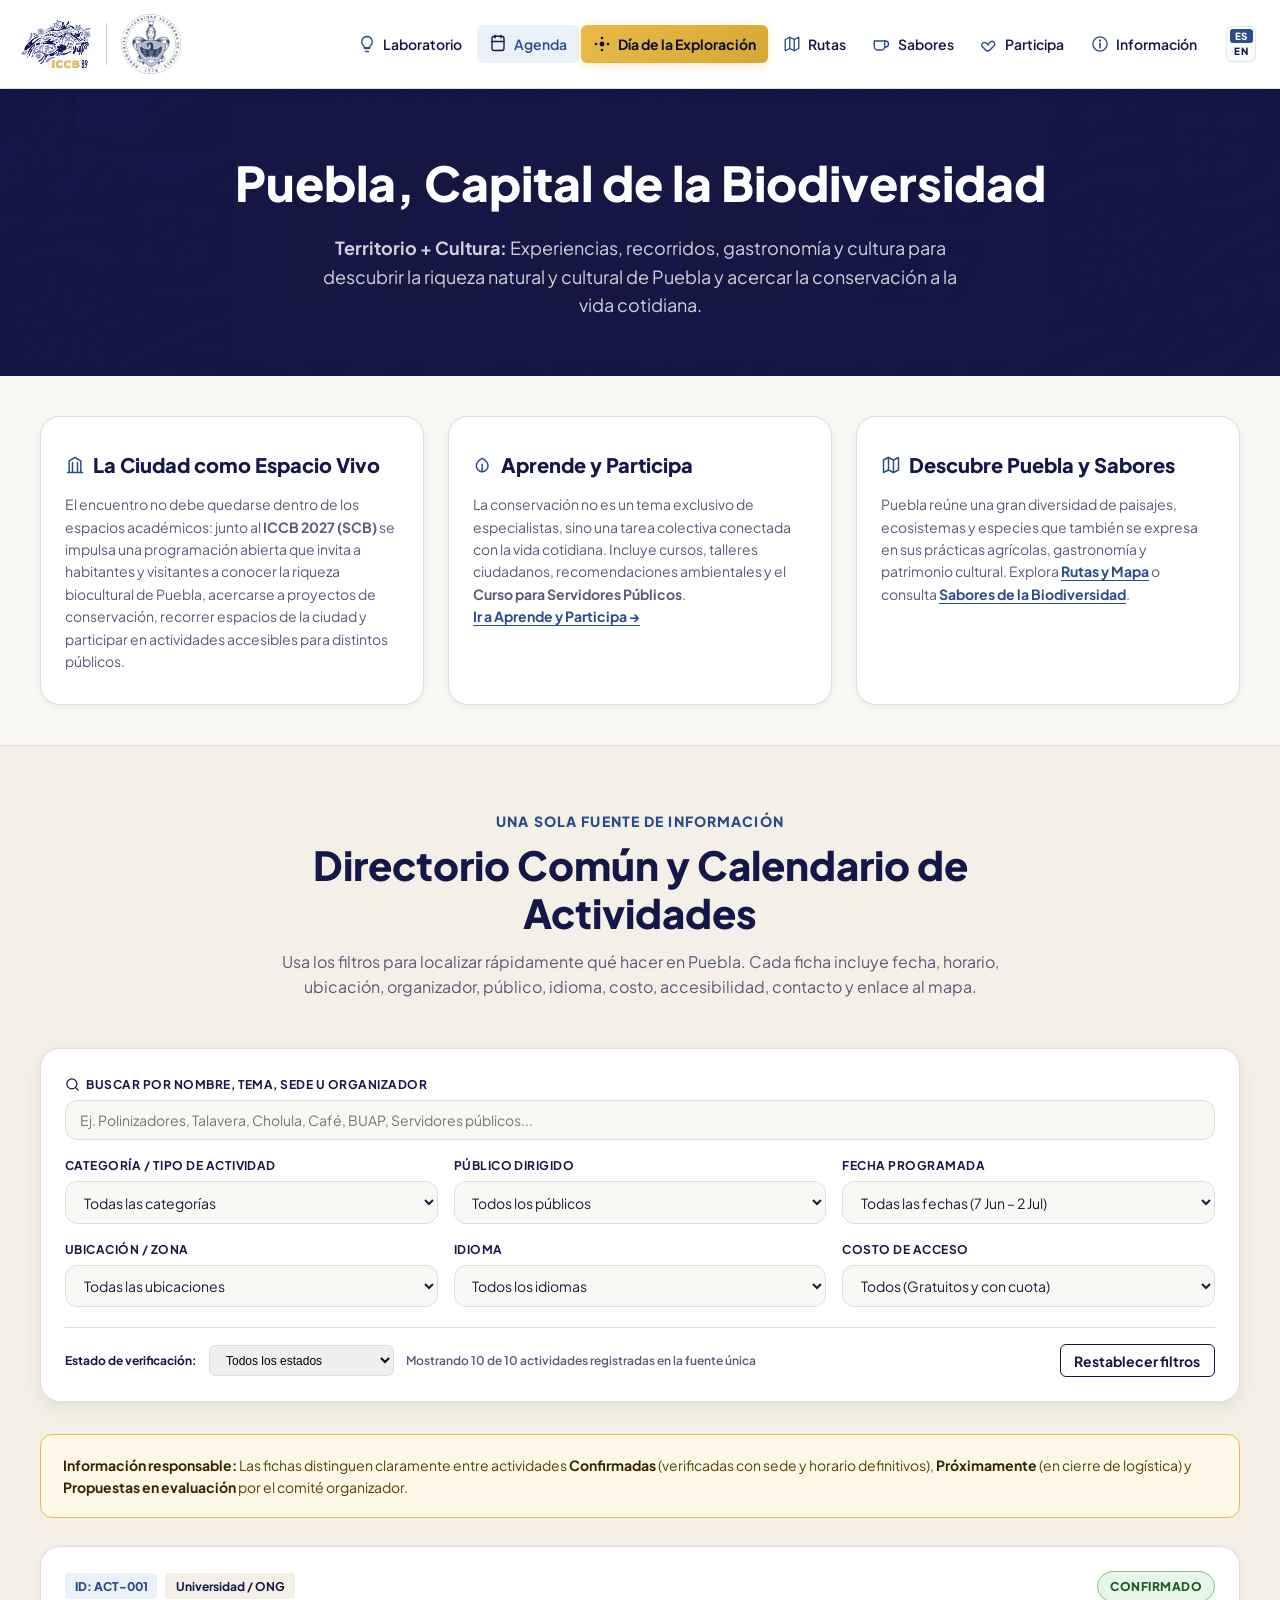
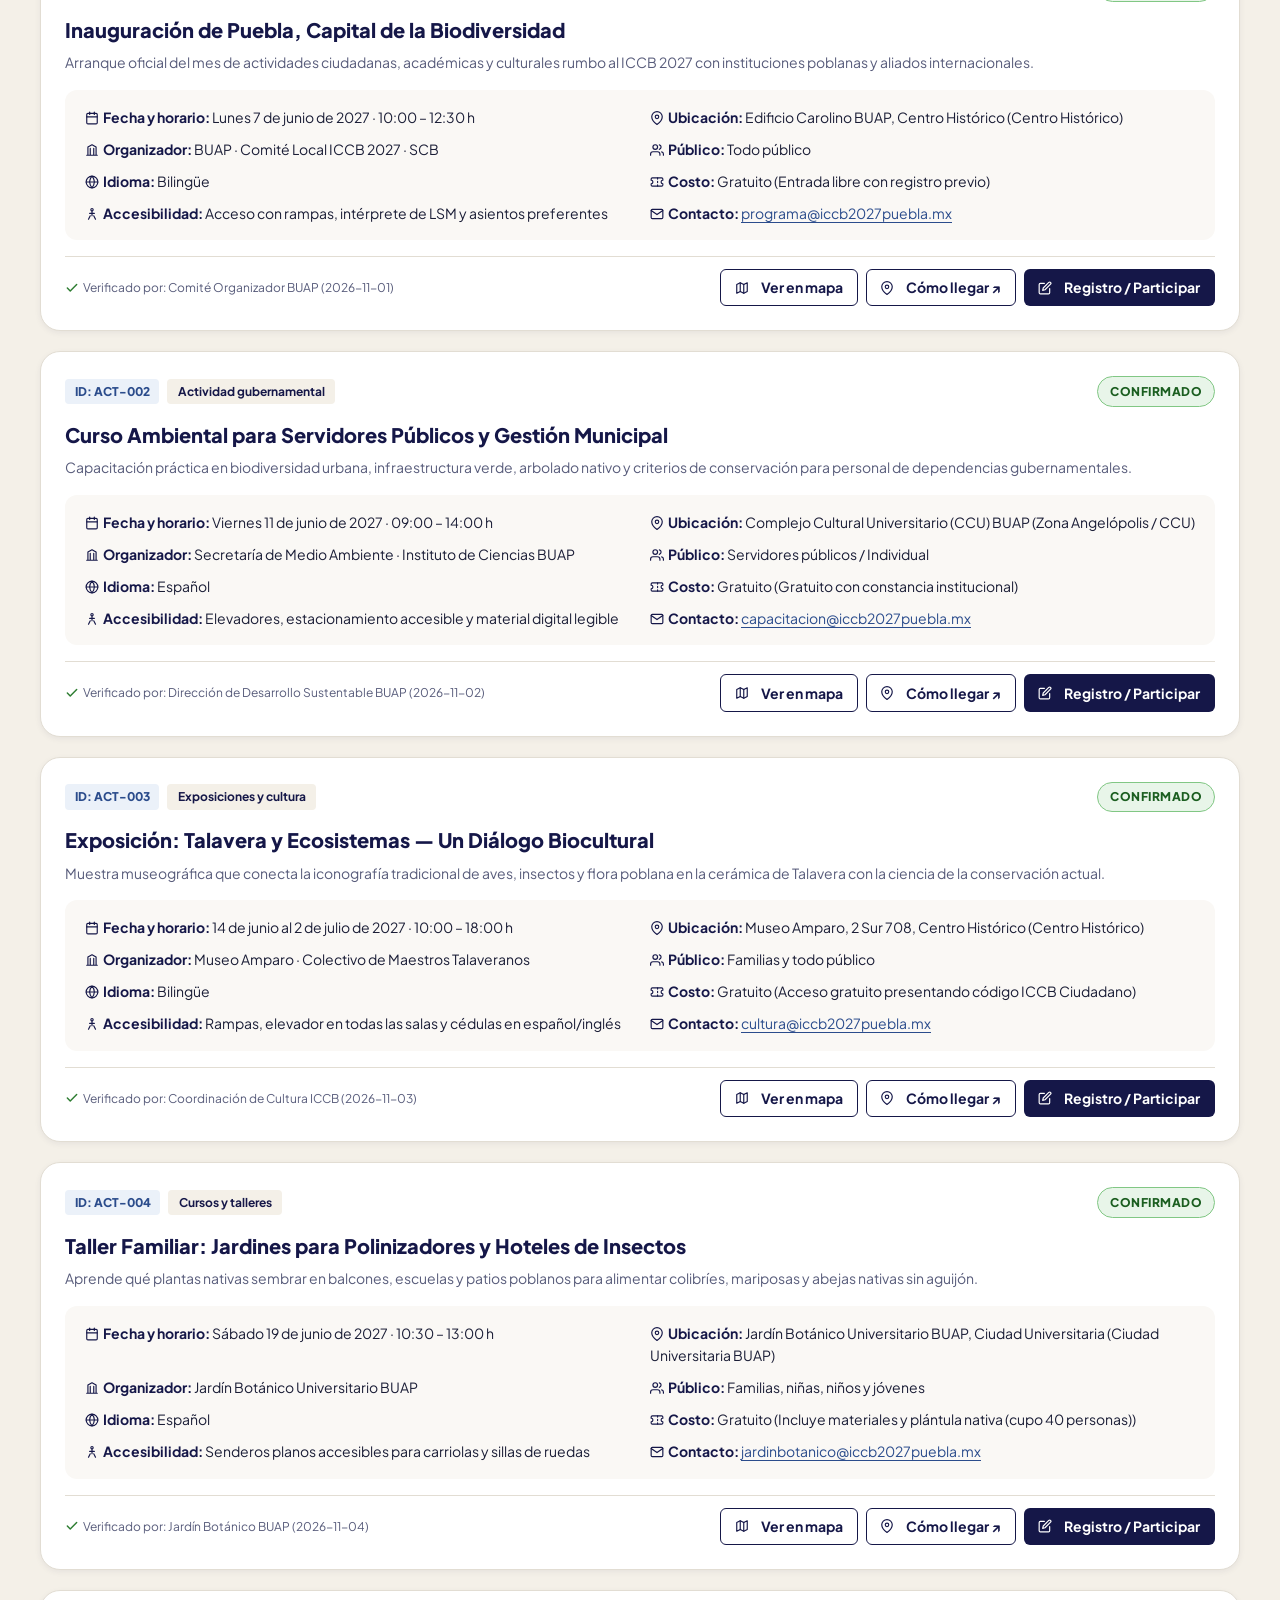
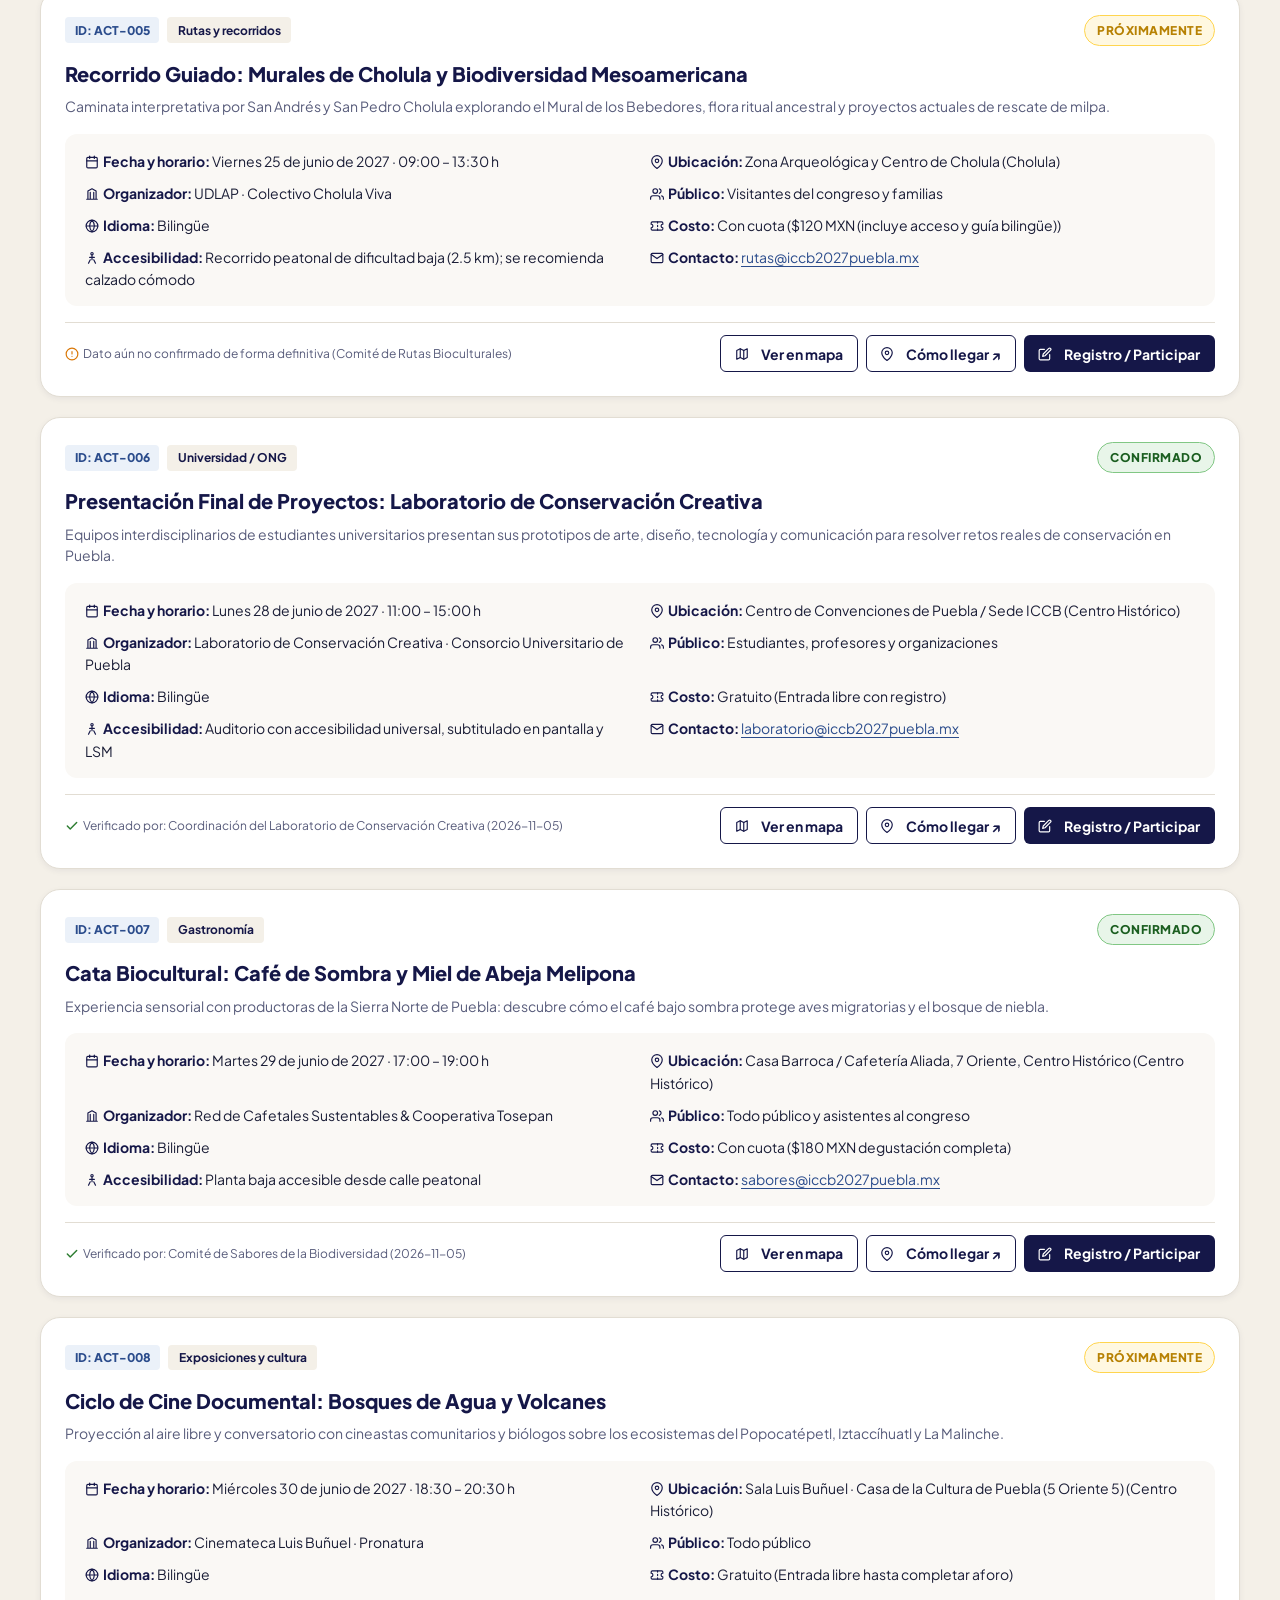
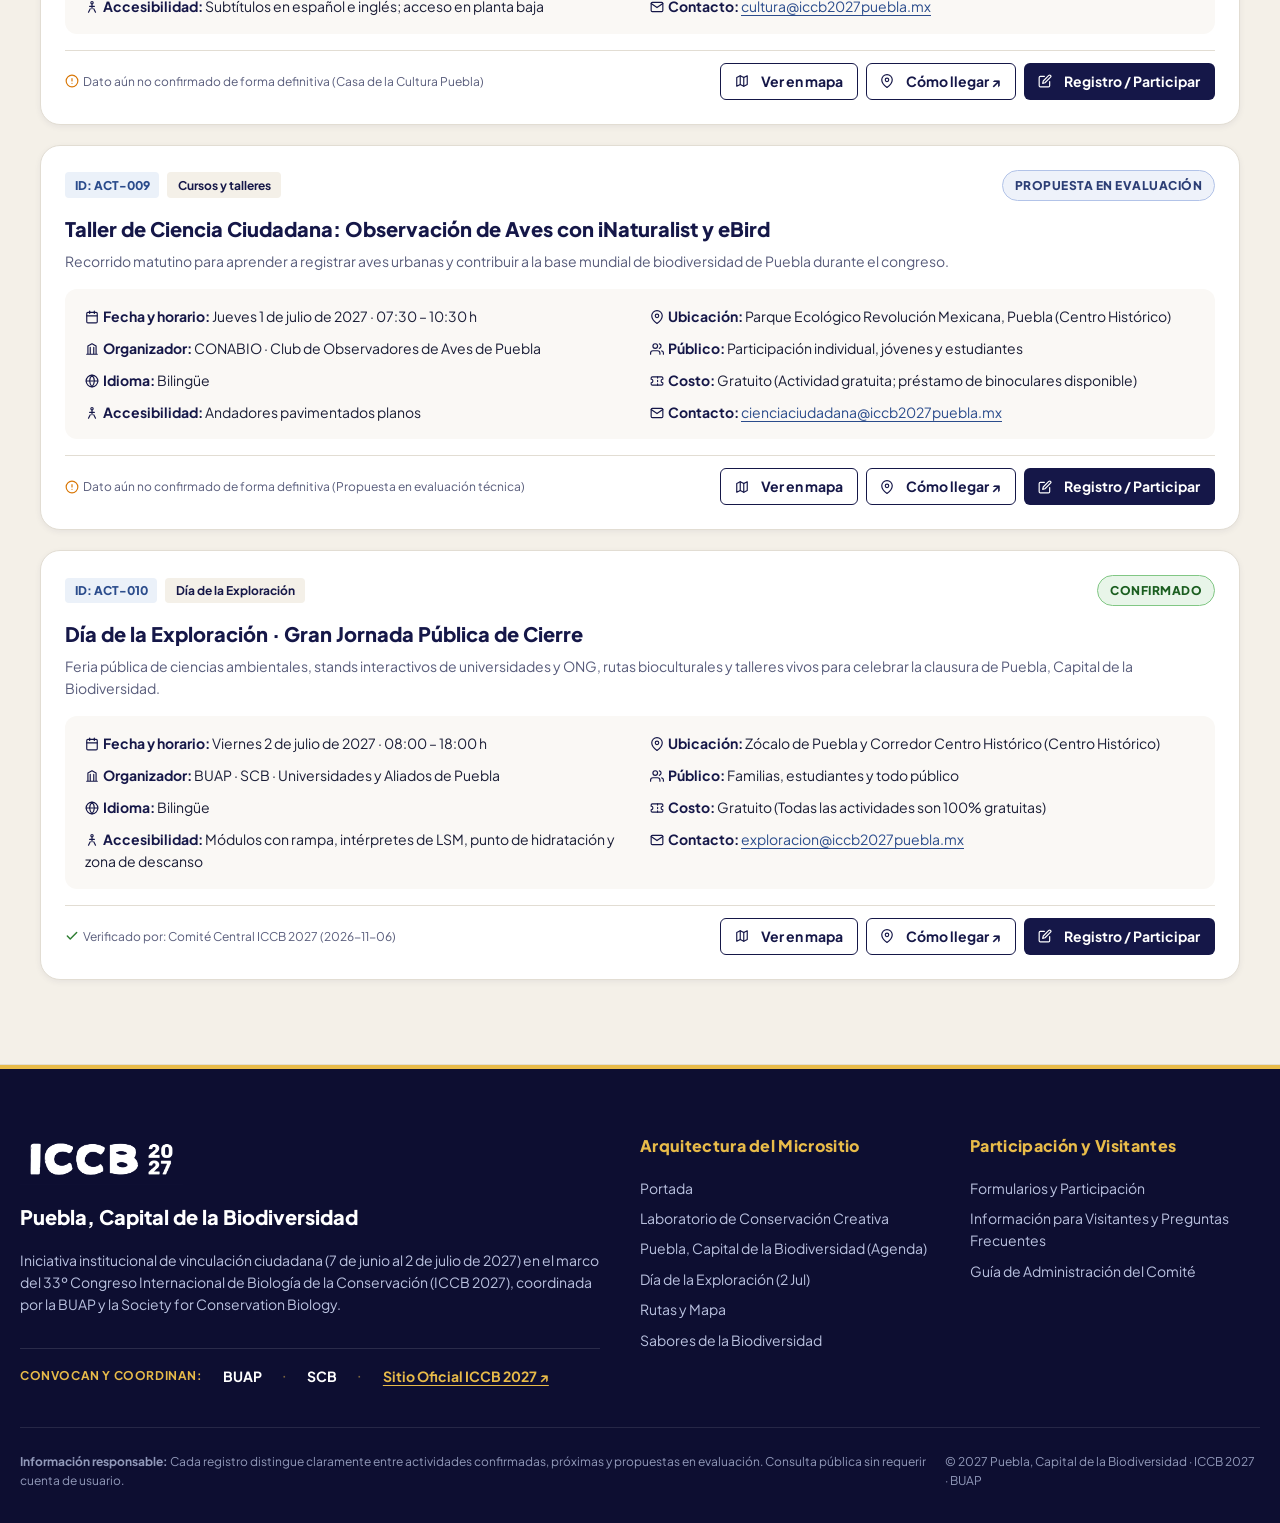
==== commit e41094fb: "feat: completar arquitectura y requerimientos ICCB 2027, modernizar iconos svg y optimizar navegacio" ====
--- a/agenda.html
+++ b/agenda.html
@@ -1,25 +1,4 @@
 <!DOCTYPE html>
-<!-- ==============================================================================
-     ¡BIENVENIDO A AGENDA.HTML! (PUEBLA, CAPITAL DE LA BIODIVERSIDAD · DIRECTORIO Y AGENDA)
-     ==============================================================================
-     Esta página implementa las Secciones 2 ("Agenda y calendario") y 3.2 ("Puebla,
-     Capital de la Biodiversidad") del documento de arquitectura del micrositio:
-     
-     1. PRESENTACIÓN GENERAL: Explica la iniciativa, el periodo oficial (7 de junio
-        al 2 de julio de 2027), su relación con el ICCB 2027 y las instituciones
-        participantes.
-     2. DIRECTORIO COMÚN Y BUSCADOR MULTIFILTRO: En lugar de crear páginas separadas
-        para cada institución, reúne todas las actividades en un solo directorio con
-        filtros por:
-        - Tipo (Universidad/ONG, Gastronomía, Cursos y talleres, Exposiciones y
-          cultura, Rutas y recorridos, Actividades gubernamentales)
-        - Público (Todos, Familias, Participación individual, Estudiantes, Visitantes)
-        - Fecha, Ubicación, Idioma, Costo y Estado de validación.
-     3. FICHA DE ACTIVIDAD COMPLETA: Se genera automáticamente desde la fuente única
-        de datos (assets/js/data.js) mostrando ID único, nombre, descripción, fecha y
-        horario, ubicación, organizador, público, idioma, costo, accesibilidad,
-        contacto, registro y enlace al mapa.
-     ============================================================================== -->
 
 <html lang="es">
 
@@ -165,29 +144,35 @@
         <section id="agenda-page">
 
             <!-- ==================================================================
-                 A. BANNER PRINCIPAL (Sección 3.2: Puebla, Capital de la Biodiversidad)
-                 Información extraída de iccb.viep.com.mx/respaldo/iniciativa.php?slug=puebla-capital-biodiversidad
+                 BANNER PRINCIPAL
                  ================================================================== -->
             <div class="page-hero-banner">
                 <div class="hero-bg-texture"></div>
                 <h2 data-en="Puebla, Capital of Biodiversity · Agenda & Directory">
                     Puebla, Capital de la Biodiversidad
                 </h2>
-                <p data-en="Experiences, routes, gastronomy, and culture to discover Puebla's natural and cultural wealth and bring conservation into daily life.">
+                <p
+                    data-en="Experiences, routes, gastronomy, and culture to discover Puebla's natural and cultural wealth and bring conservation into daily life.">
                     <strong>Territorio + Cultura:</strong> Experiencias, recorridos, gastronomía y cultura para
                     descubrir la riqueza natural y cultural de Puebla y acercar la conservación a la vida cotidiana.
                 </p>
             </div>
 
             <!-- ==================================================================
-                 B. RESUMEN DE LOS COMPONENTES DE "PUEBLA, CAPITAL DE LA BIODIVERSIDAD"
-                 Cumple los puntos de la Sección 3.2 y los textos de porque-puebla.php:
+                 RESUMEN DE LOS COMPONENTES DE "PUEBLA, CAPITAL DE LA BIODIVERSIDAD"
                  ================================================================== -->
             <div class="page-section" style="padding:2.5rem 1.25rem;">
                 <div class="container">
                     <div class="info-grid">
                         <div class="info-card">
-                            <h3>🏛️ La Ciudad como Espacio Vivo</h3>
+                            <h3>
+                                <svg width="20" height="20" viewBox="0 0 24 24" fill="none"
+                                    stroke="var(--color-talavera-blue)" stroke-width="1.8" stroke-linecap="round"
+                                    stroke-linejoin="round">
+                                    <path d="M3 21h18M5 21V7l7-4 7 4v14M9 9v12M15 9v12" />
+                                </svg>
+                                La Ciudad como Espacio Vivo
+                            </h3>
                             <p>
                                 El encuentro no debe quedarse dentro de los espacios académicos: junto al
                                 <strong>ICCB 2027 (SCB)</strong> se impulsa una programación abierta que invita a
@@ -197,16 +182,34 @@
                             </p>
                         </div>
                         <div class="info-card">
-                            <h3>🌱 Aprende y Participa</h3>
+                            <h3>
+                                <svg width="20" height="20" viewBox="0 0 24 24" fill="none"
+                                    stroke="var(--color-talavera-blue)" stroke-width="1.8" stroke-linecap="round"
+                                    stroke-linejoin="round">
+                                    <path d="M11 20A7 7 0 0 1 4 13c0-4 3.5-7 7-9 3.5 2 7 5 7 9a7 7 0 0 1-7 7Z" />
+                                    <path d="M11 20v-9" />
+                                </svg>
+                                Aprende y Participa
+                            </h3>
                             <p>
                                 La conservación no es un tema exclusivo de especialistas, sino una tarea colectiva
                                 conectada con la vida cotidiana. Incluye cursos, talleres ciudadanos, recomendaciones
                                 ambientales y el <strong>Curso para Servidores Públicos</strong>.
-                                <br><a href="participa.html#aprende-participa" style="font-weight:700;">Ir a Aprende y Participa →</a>
+                                <br><a href="participa.html#aprende-participa" style="font-weight:700;">Ir a Aprende y
+                                    Participa →</a>
                             </p>
                         </div>
                         <div class="info-card">
-                            <h3>🗺️ Descubre Puebla y Sabores</h3>
+                            <h3>
+                                <svg width="20" height="20" viewBox="0 0 24 24" fill="none"
+                                    stroke="var(--color-talavera-blue)" stroke-width="1.8" stroke-linecap="round"
+                                    stroke-linejoin="round">
+                                    <polygon points="3 6 9 3 15 6 21 3 21 18 15 21 9 18 3 21" />
+                                    <line x1="9" y1="3" x2="9" y2="18" />
+                                    <line x1="15" y1="6" x2="15" y2="21" />
+                                </svg>
+                                Descubre Puebla y Sabores
+                            </h3>
                             <p>
                                 Puebla reúne una gran diversidad de paisajes, ecosistemas y especies que también se
                                 expresa en sus prácticas agrícolas, gastronomía y patrimonio cultural. Explora
@@ -219,13 +222,10 @@
             </div>
 
             <!-- ==================================================================
-                 C. BUSCADOR Y DIRECTORIO COMÚN DE ACTIVIDADES (Sección 3.2 del PDF)
-                 Permite filtrar por:
+                 C. BUSCADOR Y DIRECTORIO COMÚN DE ACTIVIDADES:
                  - Palabra clave
-                 - Tipo: universidad/ONG, gastronomía, cursos y talleres, exposiciones
-                   y cultura, rutas y recorridos, actividades gubernamentales u otras.
-                 - Público: todos, familias, participación individual, estudiantes o
-                   visitantes del congreso.
+                 - Tipo: universidad/ONG, gastronomía, cursos y talleres, exposiciones y cultura, rutas y recorridos, actividades gubernamentales u otras.
+                 - Público: todos, familias, participación individual, estudiantes o visitantes del congreso.
                  - Fecha, ubicación, idioma, costo y estado de confirmación.
                  ================================================================== -->
             <div class="page-section" id="directorio-comun">
@@ -245,12 +245,19 @@
                     <div class="directory-filter-box" role="region" aria-label="Filtros del directorio de actividades">
                         <!-- Búsqueda por palabra clave -->
                         <div class="filter-field">
-                            <label for="filtro-texto">🔎 Buscar por nombre, tema, sede u organizador</label>
+                            <label for="filtro-texto" style="display:inline-flex; align-items:center; gap:0.4rem;">
+                                <svg width="15" height="15" viewBox="0 0 24 24" fill="none" stroke="currentColor"
+                                    stroke-width="2" stroke-linecap="round" stroke-linejoin="round">
+                                    <circle cx="11" cy="11" r="8" />
+                                    <line x1="21" y1="21" x2="16.65" y2="16.65" />
+                                </svg>
+                                Buscar por nombre, tema, sede u organizador
+                            </label>
                             <input type="text" id="filtro-texto"
                                 placeholder="Ej. Polinizadores, Talavera, Cholula, Café, BUAP, Servidores públicos...">
                         </div>
 
-                        <!-- Cuadrícula con los selectores requeridos por el PDF -->
+                        <!-- Cuadrícula con los selectores -->
                         <div class="filter-controls-grid">
                             <!-- 1. Filtro por Tipo / Categoría -->
                             <div class="filter-field">
@@ -331,18 +338,22 @@
                         </div>
 
                         <!-- Barra inferior del filtro: Estado de confirmación y botón de limpiar -->
-                        <div style="display:flex; flex-wrap:wrap; justify-content:space-between; align-items:center; gap:1rem; margin-top:1.25rem; padding-top:1rem; border-top:1px solid var(--color-cream-border);">
+                        <div
+                            style="display:flex; flex-wrap:wrap; justify-content:space-between; align-items:center; gap:1rem; margin-top:1.25rem; padding-top:1rem; border-top:1px solid var(--color-cream-border);">
                             <div style="display:flex; align-items:center; gap:0.75rem; flex-wrap:wrap;">
-                                <label for="filtro-estado" style="font-size:var(--font-xs); font-weight:700; color:var(--color-navy);">
+                                <label for="filtro-estado"
+                                    style="font-size:var(--font-xs); font-weight:700; color:var(--color-navy);">
                                     Estado de verificación:
                                 </label>
-                                <select id="filtro-estado" style="padding:0.4rem 0.75rem; border-radius:var(--radius-sm); border:1px solid var(--color-border); font-size:var(--font-xs);">
+                                <select id="filtro-estado"
+                                    style="padding:0.4rem 0.75rem; border-radius:var(--radius-sm); border:1px solid var(--color-border); font-size:var(--font-xs);">
                                     <option value="todos">Todos los estados</option>
-                                    <option value="confirmada">✔️ Solo Confirmadas</option>
-                                    <option value="proximamente">⏳ Próximamente</option>
-                                    <option value="propuesta">🔎 Propuestas en evaluación</option>
-                                </select>
-                                <span id="contador-actividades" style="font-size:var(--font-xs); color:var(--color-text-muted); font-weight:600;">
+                                    <option value="confirmada">Solo Confirmadas</option>
+                                    <option value="proximamente">Próximamente</option>
+                                    <option value="propuesta">Propuestas en evaluación</option>
+                                </select>
+                                <span id="contador-actividades"
+                                    style="font-size:var(--font-xs); color:var(--color-text-muted); font-weight:600;">
                                     Cargando actividades...
                                 </span>
                             </div>
@@ -353,13 +364,13 @@
                         </div>
                     </div>
 
-                    <!-- Aviso de información responsable (Sección 1 y 3.2 del PDF) -->
+                    <!-- Aviso de información responsable -->
                     <div class="disclaimer-banner" style="margin-top:0; margin-bottom:1.75rem;">
                         <div>
                             <strong>Información responsable:</strong> Las fichas distinguen claramente entre actividades
                             <strong>Confirmadas</strong> (verificadas con sede y horario definitivos),
                             <strong>Próximamente</strong> (en cierre de logística) y <strong>Propuestas en
-                            evaluación</strong> por el comité organizador.
+                                evaluación</strong> por el comité organizador.
                         </div>
                     </div>
 
@@ -420,7 +431,8 @@
         <div class="footer-bottom">
             <div>
                 <p><strong>Información responsable:</strong> Cada registro distingue claramente entre actividades
-                    confirmadas, próximas y propuestas en evaluación. Consulta pública sin requerir cuenta de usuario.</p>
+                    confirmadas, próximas y propuestas en evaluación. Consulta pública sin requerir cuenta de usuario.
+                </p>
             </div>
             <div>
                 <p>© 2027 Puebla, Capital de la Biodiversidad · ICCB 2027 · BUAP</p>
@@ -433,4 +445,4 @@
     <script src="assets/js/main.js"></script>
 </body>
 
-</html>
+</html>
--- a/assets/css/styles.css
+++ b/assets/css/styles.css
@@ -22,76 +22,127 @@
    ============================================================================== */
 :root {
     /* --- COLORES CREMA Y TIERRA (FONDOS Y BORDES SUAVES) --- */
-    --color-cream: #F4F0E8;          /* Crema base de fondo para toda la página */
-    --color-cream-light: #FAF8F5;    /* Crema casi blanco para fondos de tarjetas y botones */
-    --color-cream-card: #EFEBE4;     /* Crema un poquito más oscuro para el interior de las tarjetas */
-    --color-cream-border: #E2DDD3;   /* Color para los bordes delgados de las cajas */
+    --color-cream: #F4F0E8;
+    /* Crema base de fondo para toda la página */
+    --color-cream-light: #FAF8F5;
+    /* Crema casi blanco para fondos de tarjetas y botones */
+    --color-cream-card: #EFEBE4;
+    /* Crema un poquito más oscuro para el interior de las tarjetas */
+    --color-cream-border: #E2DDD3;
+    /* Color para los bordes delgados de las cajas */
 
     /* --- COLORES AZUL MARINO Y TALAVERA (INSTITUCIONALES BUAP / ICCB) --- */
-    --color-navy: #151748;           /* Azul marino clásico para títulos y textos importantes */
-    --color-navy-deep: #0D0E31;      /* Azul noche muy oscuro para fondos profundos */
-    --color-navy-card: #141646;      /* Azul para tarjetas oscuras */
-    --color-navy-light: #232668;     /* Azul marino iluminado */
-    --color-talavera-blue: #2B4C8C;  /* Azul Talavera tradicional para enlaces y acentos */
-    --color-talavera-hover: #1F3868; /* Azul Talavera más oscuro cuando pasas el ratón por encima */
-    --color-soft-blue: #8FAAD0;      /* Azul pastel suave para iconos y detalles */
-    --color-soft-blue-light: #EBF1F9;/* Azul cielo muy clarito para fondos de pestañas */
+    --color-navy: #151748;
+    /* Azul marino clásico para títulos y textos importantes */
+    --color-navy-deep: #0D0E31;
+    /* Azul noche muy oscuro para fondos profundos */
+    --color-navy-card: #141646;
+    /* Azul para tarjetas oscuras */
+    --color-navy-light: #232668;
+    /* Azul marino iluminado */
+    --color-talavera-blue: #2B4C8C;
+    /* Azul Talavera tradicional para enlaces y acentos */
+    --color-talavera-hover: #1F3868;
+    /* Azul Talavera más oscuro cuando pasas el ratón por encima */
+    --color-soft-blue: #8FAAD0;
+    /* Azul pastel suave para iconos y detalles */
+    --color-soft-blue-light: #EBF1F9;
+    /* Azul cielo muy clarito para fondos de pestañas */
 
     /* --- TONOS DORADOS Y MIEL (ACENTOS DECORATIVOS DE PRESTIGIO) --- */
-    --color-gold: #E8BB49;           /* Dorado brillante para botones estelares y bordes */
-    --color-gold-hover: #D6A734;     /* Dorado oscuro al pasar el ratón */
-    --color-gold-soft: #FDF7E7;      /* Dorado muy pálido para cajas de iconos */
-    --color-gold-text: #5C4300;      /* Dorado/café oscuro para que los textos dorados se lean bien */
+    --color-gold: #E8BB49;
+    /* Dorado brillante para botones estelares y bordes */
+    --color-gold-hover: #D6A734;
+    /* Dorado oscuro al pasar el ratón */
+    --color-gold-soft: #FDF7E7;
+    /* Dorado muy pálido para cajas de iconos */
+    --color-gold-text: #5C4300;
+    /* Dorado/café oscuro para que los textos dorados se lean bien */
 
     /* --- TONOS LAVANDA Y TEXTOS --- */
-    --color-lavender: #7B86B8;       /* Lavanda suave para iconos y detalles secundarios */
-    --color-lavender-soft: #ECEEF6;  /* Lavanda casi blanco para fondos */
-    --color-text-main: #1A1D36;      /* Color negro-azulado principal para leer textos cómodamente */
-    --color-text-muted: #585C7B;     /* Color grisáceo para subtítulos o fechas secundarias */
-    --color-text-light: #FFFFFF;     /* Color blanco puro para textos sobre fondos oscuros */
-    --color-surface: #FFFFFF;        /* Color blanco para el papel o fondo de las tarjetas */
-    --color-border: #DCDDE8;         /* Gris suave para líneas divisorias */
+    --color-lavender: #7B86B8;
+    /* Lavanda suave para iconos y detalles secundarios */
+    --color-lavender-soft: #ECEEF6;
+    /* Lavanda casi blanco para fondos */
+    --color-text-main: #1A1D36;
+    /* Color negro-azulado principal para leer textos cómodamente */
+    --color-text-muted: #585C7B;
+    /* Color grisáceo para subtítulos o fechas secundarias */
+    --color-text-light: #FFFFFF;
+    /* Color blanco puro para textos sobre fondos oscuros */
+    --color-surface: #FFFFFF;
+    /* Color blanco para el papel o fondo de las tarjetas */
+    --color-border: #DCDDE8;
+    /* Gris suave para líneas divisorias */
 
     /* --- COLORES DE ESTADO (SEMÁFORO DE ACTIVIDADES) --- */
-    --status-confirmed-bg: #E8F5E9;    /* Verde claro: Fondo de actividad "Confirmada" */
-    --status-confirmed-text: #1B5E20;  /* Verde oscuro: Letra de actividad "Confirmada" */
-    --status-confirmed-border: #81C784;/* Verde medio: Borde de actividad "Confirmada" */
-
-    --status-upcoming-bg: #FFF8E1;     /* Amarillo claro: Fondo de "Próximamente" */
-    --status-upcoming-text: #B78103;   /* Mostaza oscuro: Letra de "Próximamente" */
-    --status-upcoming-border: #FFD54F; /* Amarillo medio: Borde de "Próximamente" */
-
-    --status-proposal-bg: #EEF2FA;     /* Azul/Gris claro: Fondo de "Propuesta" */
-    --status-proposal-text: #2C3E75;   /* Azul pizarra: Letra de "Propuesta" */
-    --status-proposal-border: #B2C3E8; /* Azul claro: Borde de "Propuesta" */
+    --status-confirmed-bg: #E8F5E9;
+    /* Verde claro: Fondo de actividad "Confirmada" */
+    --status-confirmed-text: #1B5E20;
+    /* Verde oscuro: Letra de actividad "Confirmada" */
+    --status-confirmed-border: #81C784;
+    /* Verde medio: Borde de actividad "Confirmada" */
+
+    --status-upcoming-bg: #FFF8E1;
+    /* Amarillo claro: Fondo de "Próximamente" */
+    --status-upcoming-text: #B78103;
+    /* Mostaza oscuro: Letra de "Próximamente" */
+    --status-upcoming-border: #FFD54F;
+    /* Amarillo medio: Borde de "Próximamente" */
+
+    --status-proposal-bg: #EEF2FA;
+    /* Azul/Gris claro: Fondo de "Propuesta" */
+    --status-proposal-text: #2C3E75;
+    /* Azul pizarra: Letra de "Propuesta" */
+    --status-proposal-border: #B2C3E8;
+    /* Azul claro: Borde de "Propuesta" */
 
     /* --- TIPOGRAFÍA (LETRAS) --- */
     /* Lista de fuentes: si la computadora no tiene la primera, intenta con la segunda y así sucesivamente */
     --font-sans: 'Plus Jakarta Sans', 'Avenir Next', -apple-system, BlinkMacSystemFont, "Segoe UI", Roboto, sans-serif;
-    --font-scale: 1;                 /* Factor para multiplicar el tamaño de las letras */
-    --font-xs: calc(0.75rem * var(--font-scale));   /* 12px: Letra muy chiquita (pastillas, notas) */
-    --font-sm: calc(0.875rem * var(--font-scale));  /* 14px: Letra pequeña (subtítulos, menús) */
-    --font-base: calc(1rem * var(--font-scale));    /* 16px: Letra normal de lectura en párrafos */
-    --font-md: calc(1.125rem * var(--font-scale));  /* 18px: Letra mediana para títulos pequeños */
-    --font-lg: calc(1.25rem * var(--font-scale));   /* 20px: Letra grande para encabezados */
-    --font-xl: calc(1.5rem * var(--font-scale));    /* 24px: Letra extragrande para títulos */
+    --font-scale: 1;
+    /* Factor para multiplicar el tamaño de las letras */
+    --font-xs: calc(0.75rem * var(--font-scale));
+    /* 12px: Letra muy chiquita (pastillas, notas) */
+    --font-sm: calc(0.875rem * var(--font-scale));
+    /* 14px: Letra pequeña (subtítulos, menús) */
+    --font-base: calc(1rem * var(--font-scale));
+    /* 16px: Letra normal de lectura en párrafos */
+    --font-md: calc(1.125rem * var(--font-scale));
+    /* 18px: Letra mediana para títulos pequeños */
+    --font-lg: calc(1.25rem * var(--font-scale));
+    /* 20px: Letra grande para encabezados */
+    --font-xl: calc(1.5rem * var(--font-scale));
+    /* 24px: Letra extragrande para títulos */
 
     /* --- BORDES REDONDEADOS (BORDER RADIUS) --- */
-    --radius-sm: 6px;                /* Esquinas ligeramente suavizadas (botones pequeños) */
-    --radius-md: 12px;               /* Esquinas medianas (tarjetas, ventanas de diálogo) */
-    --radius-lg: 20px;               /* Esquinas muy curvas y modernas (contenedores grandes) */
-    --radius-pill: 9999px;           /* Forma de pastilla o cápsula totalmente redonda a los lados */
+    --radius-sm: 6px;
+    /* Esquinas ligeramente suavizadas (botones pequeños) */
+    --radius-md: 12px;
+    /* Esquinas medianas (tarjetas, ventanas de diálogo) */
+    --radius-lg: 20px;
+    /* Esquinas muy curvas y modernas (contenedores grandes) */
+    --radius-pill: 9999px;
+    --radius-full: 9999px;
+    --container-max: 1240px;
+    /* Forma de pastilla o cápsula totalmente redonda a los lados */
 
     /* --- SOMBRAS (BOX SHADOW) --- */
     /* Dan la sensación de que las tarjetas flotan como papel encima de una mesa */
-    --shadow-sm: 0 2px 6px rgba(21, 23, 72, 0.06);     /* Sombra diminuta y sutil */
-    --shadow-md: 0 6px 18px rgba(21, 23, 72, 0.08);    /* Sombra mediana */
-    --shadow-lg: 0 12px 32px rgba(21, 23, 72, 0.12);   /* Sombra fuerte para elementos destacados */
-    --shadow-hover: 0 16px 36px rgba(21, 23, 72, 0.16);/* Sombra al pasar el ratón (efecto de elevarse) */
+    --shadow-sm: 0 2px 6px rgba(21, 23, 72, 0.06);
+    /* Sombra diminuta y sutil */
+    --shadow-md: 0 6px 18px rgba(21, 23, 72, 0.08);
+    /* Sombra mediana */
+    --shadow-lg: 0 12px 32px rgba(21, 23, 72, 0.12);
+    /* Sombra fuerte para elementos destacados */
+    --shadow-hover: 0 16px 36px rgba(21, 23, 72, 0.16);
+    /* Sombra al pasar el ratón (efecto de elevarse) */
 
     /* --- VELOCIDAD DE ANIMACIONES (TRANSITIONS) --- */
-    --transition-fast: 0.18s ease;                      /* Cambios rápidos (ej. color al pasar el cursor) */
-    --transition-normal: 0.28s cubic-bezier(0.16, 1, 0.3, 1); /* Movimientos suaves y elegantes */
+    --transition-fast: 0.18s ease;
+    /* Cambios rápidos (ej. color al pasar el cursor) */
+    --transition-normal: 0.28s cubic-bezier(0.16, 1, 0.3, 1);
+    /* Movimientos suaves y elegantes */
 }
 
 /* ==============================================================================
@@ -105,1882 +156,2089 @@
     /* box-sizing: border-box: Si una caja mide 100px de ancho y le pones borde de 5px,
        sigue midiendo 100px exactos en total. ¡Evita que las cosas se descuadren! */
     box-sizing: border-box;
-    margin: 0;   /* Quita el margen exterior no deseado */
-    padding: 0;  /* Quita el relleno interior no deseado */
+    margin: 0;
+    /* Quita el margen exterior no deseado */
+    padding: 0;
+    /* Quita el relleno interior no deseado */
 }
 
 /* La página completa (la ventana del navegador) */
 html {
-    font-size: 100%;           /* 100% equivale al tamaño estándar de 16 píxeles */
-    scroll-behavior: smooth;   /* Hace que cuando toques un enlace, baje suavemente sin saltar de golpe */
+    font-size: 100%;
+    /* 100% equivale al tamaño estándar de 16 píxeles */
+    scroll-behavior: smooth;
+    /* Hace que cuando toques un enlace, baje suavemente sin saltar de golpe */
 }
 
 /* El cuerpo entero de la página */
 body {
-    font-family: var(--font-sans);      /* Usa nuestra tipografía bonita guardada arriba */
-    font-size: var(--font-base);        /* Letra de tamaño normal (16px) */
-    line-height: 1.6;                   /* Espacio entre renglones para no cansar la vista */
-    color: var(--color-text-main);      /* Color oscuro de lectura */
-    background: var(--color-cream);     /* Fondo color crema suave de toda la página */
-    display: flex;                      /* Activa el acomodador flexible (Flexbox) */
-    flex-direction: column;             /* Acomoda los elementos en fila vertical (hacia abajo) */
-    min-height: 100vh;                  /* Ocupa al menos el 100% de la altura de la pantalla (evita que el footer suba al centro) */
+    font-family: var(--font-sans);
+    /* Usa nuestra tipografía bonita guardada arriba */
+    font-size: var(--font-base);
+    /* Letra de tamaño normal (16px) */
+    line-height: 1.6;
+    /* Espacio entre renglones para no cansar la vista */
+    color: var(--color-text-main);
+    /* Color oscuro de lectura */
+    background: var(--color-cream);
+    /* Fondo color crema suave de toda la página */
+    display: flex;
+    /* Activa el acomodador flexible (Flexbox) */
+    flex-direction: column;
+    /* Acomoda los elementos en fila vertical (hacia abajo) */
+    min-height: 100vh;
+    /* Ocupa al menos el 100% de la altura de la pantalla (evita que el footer suba al centro) */
 }
 
 /* Reglas generales para todos los enlaces <a> */
 a {
-    color: var(--color-talavera-blue);  /* Azul Talavera tradicional */
-    text-decoration: underline;         /* Línea subrayada */
-    text-decoration-thickness: 1px;     /* Grosor de la línea delgada */
-    text-underline-offset: 3px;         /* Separa la línea 3 píxeles abajo de las letras */
-    transition: color var(--transition-fast); /* Cambia de color suavemente al pasar el ratón */
+    color: var(--color-talavera-blue);
+    /* Azul Talavera tradicional */
+    text-decoration: underline;
+    /* Línea subrayada */
+    text-decoration-thickness: 1px;
+    /* Grosor de la línea delgada */
+    text-underline-offset: 3px;
+    /* Separa la línea 3 píxeles abajo de las letras */
+    transition: color var(--transition-fast);
+    /* Cambia de color suavemente al pasar el ratón */
 }
 
 /* Cuando el usuario pasa el ratón por encima del enlace (hover) */
 a:hover {
-    color: var(--color-navy);           /* Se vuelve azul marino más oscuro */
+    color: var(--color-navy);
+    /* Se vuelve azul marino más oscuro */
 }
 
 /* Reglas para todas las fotos e imágenes <img> */
 img {
-    max-width: 100%;    /* Nunca se saldrá del tamaño de su contenedor (evita que se desborde la pantalla) */
-    height: auto;       /* Conserva su proporción natural para no verse aplastada o estirada */
-    display: block;     /* Elimina el espacio fantasma que HTML pone debajo de las imágenes en línea */
+    max-width: 100%;
+    /* Nunca se saldrá del tamaño de su contenedor (evita que se desborde la pantalla) */
+    height: auto;
+    /* Conserva su proporción natural para no verse aplastada o estirada */
+    display: block;
+    /* Elimina el espacio fantasma que HTML pone debajo de las imágenes en línea */
 }
 
 /* Accesibilidad con teclado: Cuando te mueves con la tecla TAB */
 :focus-visible {
-    outline: 3px solid var(--color-gold); /* Marco dorado visible para saber dónde está el cursor */
-    outline-offset: 3px;                  /* Despega el marco 3px de la orilla */
-    border-radius: var(--radius-sm);      /* Redondea las esquinas del marco dorado */
+    outline: 3px solid var(--color-gold);
+    /* Marco dorado visible para saber dónde está el cursor */
+    outline-offset: 3px;
+    /* Despega el marco 3px de la orilla */
+    border-radius: var(--radius-sm);
+    /* Redondea las esquinas del marco dorado */
 }
 
 /* La caja contenedora central (.container) */
 .container {
-    max-width: 1240px;    /* Ancho máximo: en pantallas gigantes no deja que el texto se estire infinito */
-    margin: 0 auto;       /* "auto" a los lados centra la caja automáticamente en medio de la pantalla */
-    padding: 0 1.25rem;   /* Espacio de colchón a izquierda y derecha para no chocar con el borde del celular */
-}
-
-        /* ======================================================================
+    max-width: 1240px;
+    /* Ancho máximo: en pantallas gigantes no deja que el texto se estire infinito */
+    margin: 0 auto;
+    /* "auto" a los lados centra la caja automáticamente en medio de la pantalla */
+    padding: 0 1.25rem;
+    /* Espacio de colchón a izquierda y derecha para no chocar con el borde del celular */
+}
+
+/* ======================================================================
            3. ICONOS VECTORIALES (SVG)
            Alinea los iconitos al lado de los textos para que no bailen chuecos.
            ====================================================================== */
-        .talavera-icon,
-        .nav-icon,
-        .nav-icon-gold {
-            display: inline-block; /* Se comporta como letra y como caja al mismo tiempo */
-            vertical-align: middle;/* Centra el icono a la altura media del renglón de texto */
-            flex-shrink: 0;        /* Si no hay espacio, NUNCA permitas que el icono se aplaste */
-        }
-
-        /* Icono normal del menú (azul) */
-        .nav-icon {
-            color: var(--color-talavera-blue);
-            transition: transform var(--transition-fast), color var(--transition-fast);
-        }
-
-        /* Cuando pasas el ratón o la página está activa, el icono sube 1px y cambia a azul marino */
-        .nav-link:hover .nav-icon,
-        .nav-link.active .nav-icon {
-            color: var(--color-navy);
-            transform: translateY(-1px); /* Da un efecto sutil de brinquito hacia arriba */
-        }
-
-        /* Icono especial dorado para el Día de Exploración */
-        .nav-icon-gold {
-            color: var(--color-navy-deep);
-        }
-
-        /* Flechita (→) que aparece al final de las tarjetas */
-        .card-arrow-icon {
-            transition: transform var(--transition-fast);
-        }
-
-        /* Al pasar el ratón sobre la tarjeta, la flecha se desliza 4px a la derecha */
-        .pillar-card:hover .card-arrow-icon,
-        .audience-card:hover .card-arrow-icon {
-            transform: translateX(4px);
-        }
-
-        /* Botón de accesibilidad: escondido 999 píxeles arriba de la pantalla.
+.talavera-icon,
+.nav-icon,
+.nav-icon-gold {
+    display: inline-block;
+    /* Se comporta como letra y como caja al mismo tiempo */
+    vertical-align: middle;
+    /* Centra el icono a la altura media del renglón de texto */
+    flex-shrink: 0;
+    /* Si no hay espacio, NUNCA permitas que el icono se aplaste */
+}
+
+/* Icono normal del menú (azul) */
+.nav-icon {
+    color: var(--color-talavera-blue);
+    transition: transform var(--transition-fast), color var(--transition-fast);
+}
+
+/* Cuando pasas el ratón o la página está activa, el icono sube 1px y cambia a azul marino */
+.nav-link:hover .nav-icon,
+.nav-link.active .nav-icon {
+    color: var(--color-navy);
+    transform: translateY(-1px);
+    /* Da un efecto sutil de brinquito hacia arriba */
+}
+
+/* Icono especial dorado para el Día de Exploración */
+.nav-icon-gold {
+    color: var(--color-navy-deep);
+}
+
+/* Flechita (→) que aparece al final de las tarjetas */
+.card-arrow-icon {
+    transition: transform var(--transition-fast);
+}
+
+/* Al pasar el ratón sobre la tarjeta, la flecha se desliza 4px a la derecha */
+.pillar-card:hover .card-arrow-icon,
+.audience-card:hover .card-arrow-icon {
+    transform: translateX(4px);
+}
+
+/* Botón de accesibilidad: escondido 999 píxeles arriba de la pantalla.
            Solo aparece si una persona ciega navega usando el teclado. */
-        .skip-link {
-            position: absolute;             /* Se posiciona libremente sin empujar otros elementos */
-            top: -999px;                    /* Lo saca de la vista de la pantalla */
-            left: 1rem;
-            background: var(--color-gold);  /* Fondo dorado muy visible */
-            color: var(--color-navy-deep);
-            padding: 0.75rem 1.25rem;       /* Relleno cómodo de presionar */
-            font-weight: 700;
-            z-index: 9999;                  /* Se coloca encima de cualquier cosa en la web */
-            border-radius: var(--radius-sm);
-            text-decoration: none;
-            box-shadow: var(--shadow-lg);
-        }
-
-        /* Cuando el usuario presiona TAB y cae en el skip-link, baja a la vista */
-        .skip-link:focus {
-            top: 1rem;
-        }
-
-        /* ======================================================================
+.skip-link {
+    position: absolute;
+    /* Se posiciona libremente sin empujar otros elementos */
+    top: -999px;
+    /* Lo saca de la vista de la pantalla */
+    left: 1rem;
+    background: var(--color-gold);
+    /* Fondo dorado muy visible */
+    color: var(--color-navy-deep);
+    padding: 0.75rem 1.25rem;
+    /* Relleno cómodo de presionar */
+    font-weight: 700;
+    z-index: 9999;
+    /* Se coloca encima de cualquier cosa en la web */
+    border-radius: var(--radius-sm);
+    text-decoration: none;
+    box-shadow: var(--shadow-lg);
+}
+
+/* Cuando el usuario presiona TAB y cae en el skip-link, baja a la vista */
+.skip-link:focus {
+    top: 1rem;
+}
+
+/* ======================================================================
            4. SELECTOR DE IDIOMA (ES / EN)
            Cajita vertical con las pastillitas para cambiar de Español a Inglés.
            ====================================================================== */
-        .lang-switcher-vertical {
-            display: inline-flex;
-            flex-direction: column;         /* Pone ES arriba y EN abajo */
-            align-items: center;            /* Centra horizontalmente */
-            justify-content: center;        /* Centra verticalmente */
-            background: #F8FAFC;            /* Fondo grisáceo muy tenue */
-            border: 1px solid #E2E8F0;      /* Borde fino */
-            border-radius: var(--radius-sm);
-            padding: 2px;
-            gap: 1px;                       /* 1px de separación entre ES y EN */
-            box-shadow: 0 1px 2px rgba(0, 0, 0, 0.04);
-            flex-shrink: 0;
-        }
-
-        /* Cada pastillita individual (ES o EN) */
-        .lang-switcher-vertical .lang-pill {
-            display: block;
-            padding: 2px 5px;               /* Relleno compacto */
-            border-radius: 3px;
-            color: var(--color-navy);
-            text-decoration: none;          /* Sin subrayado */
-            font-weight: 800;               /* Letra gruesa y legible */
-            font-size: 0.62rem;             /* Tamaño miniatura de 10px */
-            letter-spacing: 0.03em;
-            line-height: 1.1;
-            text-align: center;
-            transition: all var(--transition-fast);
-        }
-
-        /* Al pasar el ratón por el idioma */
-        .lang-switcher-vertical .lang-pill:hover {
-            color: var(--color-talavera-blue);
-            background: rgba(26, 54, 93, 0.08);
-        }
-
-        /* El idioma seleccionado actualmente (activo) */
-        .lang-switcher-vertical .lang-pill.active {
-            background-color: var(--color-talavera-blue); /* Fondo azul Talavera */
-            color: #fff;                                  /* Letras blancas */
-        }
-
-        /* Contenedor del selector de idioma + botón hamburguesa en celulares */
-        .header-mobile-right {
-            display: flex;
-            align-items: center;
-            gap: 0.65rem;                   /* Separación entre idioma y botón de rayitas */
-        }
-
-        /* En pantallas grandes (computadoras mayores a 992px): esconder este bloque móvil */
-        @media(min-width:992px) {
-            .header-mobile-right {
-                display: none !important;
-            }
-        }
-
-        /* En pantallas chicas (celulares menores a 991px): esconder el selector de escritorio */
-        @media(max-width:991px) {
-            .desktop-header-lang {
-                display: none !important;
-            }
-        }
-
-        /* ======================================================================
+.lang-switcher-vertical {
+    display: inline-flex;
+    flex-direction: column;
+    /* Pone ES arriba y EN abajo */
+    align-items: center;
+    /* Centra horizontalmente */
+    justify-content: center;
+    /* Centra verticalmente */
+    background: #F8FAFC;
+    /* Fondo grisáceo muy tenue */
+    border: 1px solid #E2E8F0;
+    /* Borde fino */
+    border-radius: var(--radius-sm);
+    padding: 2px;
+    gap: 1px;
+    /* 1px de separación entre ES y EN */
+    box-shadow: 0 1px 2px rgba(0, 0, 0, 0.04);
+    flex-shrink: 0;
+}
+
+/* Cada pastillita individual (ES o EN) */
+.lang-switcher-vertical .lang-pill {
+    display: block;
+    padding: 2px 5px;
+    /* Relleno compacto */
+    border-radius: 3px;
+    color: var(--color-navy);
+    text-decoration: none;
+    /* Sin subrayado */
+    font-weight: 800;
+    /* Letra gruesa y legible */
+    font-size: 0.62rem;
+    /* Tamaño miniatura de 10px */
+    letter-spacing: 0.03em;
+    line-height: 1.1;
+    text-align: center;
+    transition: all var(--transition-fast);
+}
+
+/* Al pasar el ratón por el idioma */
+.lang-switcher-vertical .lang-pill:hover {
+    color: var(--color-talavera-blue);
+    background: rgba(26, 54, 93, 0.08);
+}
+
+/* El idioma seleccionado actualmente (activo) */
+.lang-switcher-vertical .lang-pill.active {
+    background-color: var(--color-talavera-blue);
+    /* Fondo azul Talavera */
+    color: #fff;
+    /* Letras blancas */
+}
+
+/* Contenedor del selector de idioma + botón hamburguesa en celulares */
+.header-mobile-right {
+    display: flex;
+    align-items: center;
+    gap: 0.65rem;
+    /* Separación entre idioma y botón de rayitas */
+}
+
+/* En pantallas grandes (computadoras mayores a 992px): esconder este bloque móvil */
+@media(min-width:992px) {
+    .header-mobile-right {
+        display: none !important;
+    }
+}
+
+/* En pantallas chicas (celulares menores a 991px): esconder el selector de escritorio */
+@media(max-width:991px) {
+    .desktop-header-lang {
+        display: none !important;
+    }
+}
+
+/* ======================================================================
            5. LA BARRA SUPERIOR FIJA (.site-header)
            Se queda pegada arriba mientras haces scroll (position: sticky).
            ====================================================================== */
-        .site-header {
-            background: #fff;               /* Fondo blanco limpio */
-            position: sticky;               /* Se pega al techo cuando bajas la página */
-            top: 0;                         /* La distancia al techo es cero */
-            z-index: 1000;                  /* Muy alto para flotar sobre fotos y mapas */
-            box-shadow: 0 4px 20px rgba(21, 23, 72, 0.06); /* Sombra elegante */
-            border-bottom: 1px solid var(--color-cream-border); /* Borde sutil inferior */
-        }
-
-        /* Caja interior que limita el ancho del header */
-        .header-container {
-            max-width: 1440px;              /* Ancho máximo en monitores gigantes */
-            margin: 0 auto;                 /* Centrado horizontal */
-            padding: 0.5rem 1.5rem 0.5rem 1.25rem;
-            display: flex;                  /* Flexbox: Logos a la izquierda, menú a la derecha */
-            align-items: center;            /* Centrados verticalmente */
-            justify-content: space-between; /* Empuja los logos a un extremo y el menú al otro */
-            gap: 1.25rem;
-            min-height: 82px;               /* Altura fija suficiente para los logos */
-        }
-
-        /* Envoltorio de los dos logotipos (ICCB + BUAP) */
-        .brand-wrapper {
-            display: inline-flex;
-            align-items: center;
-            gap: 0.85rem;                   /* Separación entre los dos logos */
-            text-decoration: none;
-            flex-shrink: 0;                 /* No permite que los logos se encojan */
-            transition: opacity var(--transition-fast);
-        }
-
-        .brand-wrapper:hover {
-            opacity: 0.92;                  /* Se aclara ligeramente al pasar el cursor */
-        }
-
-        /* Propiedades de las fotos de los logos */
-        .brand-logo-img {
-            width: auto;
-            object-fit: contain;            /* No deforma la imagen */
-            display: block;
-        }
-
-        /* Logo de ICCB 2027 */
-        .brand-logo-iccb {
-            height: 72px;
-            max-width: 160px;
-            filter: drop-shadow(0 2px 4px rgba(26, 54, 93, 0.08)); /* Sombrita al logo */
-        }
-
-        /* Logo de la BUAP */
-        .brand-logo-buap {
-            height: 60px;
-            max-width: 60px;
-        }
-
-        /* Palito o línea vertical que divide ambos logos */
-        .brand-divider {
-            width: 1.5px;                   /* Grosor del palito */
-            height: 42px;                   /* Altura del palito */
-            background: var(--color-navy);  /* Color azul marino */
-            opacity: 0.22;                  /* Casi transparente para ser discreto */
-            flex-shrink: 0;
-        }
-
-        /* Botón de 3 rayitas para celulares (Menú hamburguesa) */
-        .nav-toggle-btn {
-            display: inline-flex;
-            flex-direction: column;         /* Pone las 3 rayitas una sobre otra */
-            justify-content: center;
-            align-items: center;
-            gap: 5px;                       /* Espacio entre cada una de las 3 rayitas */
-            width: 44px;                    /* Tamaño táctil ideal para el dedo (44x44px) */
-            height: 44px;
-            background: var(--color-cream-light);
-            border: 1px solid var(--color-border);
-            border-radius: var(--radius-sm);
-            cursor: pointer;                /* Cambia el cursor a manita de clic */
-        }
-
-        /* Cada una de las 3 rayitas del botón hamburguesa */
-        .nav-toggle-btn span {
-            display: block;
-            width: 22px;                    /* Ancho de la rayita */
-            height: 2.5px;                  /* Grosor de la rayita */
-            background: var(--color-navy);  /* Color azul */
-            border-radius: 2px;
-            transition: all var(--transition-fast);
-        }
-
-        /* ======================================================================
+.site-header {
+    background: #fff;
+    /* Fondo blanco limpio */
+    position: sticky;
+    /* Se pega al techo cuando bajas la página */
+    top: 0;
+    /* La distancia al techo es cero */
+    z-index: 1000;
+    /* Muy alto para flotar sobre fotos y mapas */
+    box-shadow: 0 4px 20px rgba(21, 23, 72, 0.06);
+    /* Sombra elegante */
+    border-bottom: 1px solid var(--color-cream-border);
+    /* Borde sutil inferior */
+}
+
+/* Caja interior que limita el ancho del header */
+.header-container {
+    max-width: 1440px;
+    /* Ancho máximo en monitores gigantes */
+    margin: 0 auto;
+    /* Centrado horizontal */
+    padding: 0.5rem 1.5rem 0.5rem 1.25rem;
+    display: flex;
+    /* Flexbox: Logos a la izquierda, menú a la derecha */
+    align-items: center;
+    /* Centrados verticalmente */
+    justify-content: space-between;
+    /* Empuja los logos a un extremo y el menú al otro */
+    gap: 1.25rem;
+    min-height: 82px;
+    /* Altura fija suficiente para los logos */
+}
+
+/* Envoltorio de los dos logotipos (ICCB + BUAP) */
+.brand-wrapper {
+    display: inline-flex;
+    align-items: center;
+    gap: 0.85rem;
+    /* Separación entre los dos logos */
+    text-decoration: none;
+    flex-shrink: 0;
+    /* No permite que los logos se encojan */
+    transition: opacity var(--transition-fast);
+}
+
+.brand-wrapper:hover {
+    opacity: 0.92;
+    /* Se aclara ligeramente al pasar el cursor */
+}
+
+/* Propiedades de las fotos de los logos */
+.brand-logo-img {
+    width: auto;
+    object-fit: contain;
+    /* No deforma la imagen */
+    display: block;
+}
+
+/* Logo de ICCB 2027 */
+.brand-logo-iccb {
+    height: 72px;
+    max-width: 160px;
+    filter: drop-shadow(0 2px 4px rgba(26, 54, 93, 0.08));
+    /* Sombrita al logo */
+}
+
+/* Logo de la BUAP */
+.brand-logo-buap {
+    height: 60px;
+    max-width: 60px;
+}
+
+/* Palito o línea vertical que divide ambos logos */
+.brand-divider {
+    width: 1.5px;
+    /* Grosor del palito */
+    height: 42px;
+    /* Altura del palito */
+    background: var(--color-navy);
+    /* Color azul marino */
+    opacity: 0.22;
+    /* Casi transparente para ser discreto */
+    flex-shrink: 0;
+}
+
+/* Botón de 3 rayitas para celulares (Menú hamburguesa) */
+.nav-toggle-btn {
+    display: inline-flex;
+    flex-direction: column;
+    /* Pone las 3 rayitas una sobre otra */
+    justify-content: center;
+    align-items: center;
+    gap: 5px;
+    /* Espacio entre cada una de las 3 rayitas */
+    width: 44px;
+    /* Tamaño táctil ideal para el dedo (44x44px) */
+    height: 44px;
+    background: var(--color-cream-light);
+    border: 1px solid var(--color-border);
+    border-radius: var(--radius-sm);
+    cursor: pointer;
+    /* Cambia el cursor a manita de clic */
+}
+
+/* Cada una de las 3 rayitas del botón hamburguesa */
+.nav-toggle-btn span {
+    display: block;
+    width: 22px;
+    /* Ancho de la rayita */
+    height: 2.5px;
+    /* Grosor de la rayita */
+    background: var(--color-navy);
+    /* Color azul */
+    border-radius: 2px;
+    transition: all var(--transition-fast);
+}
+
+/* ======================================================================
            6. MENÚ DE NAVEGACIÓN (.main-nav)
            En celulares viene escondido (display: none).
            Al hacer clic en el botón, JavaScript le añade "is-open" (display: block).
            ====================================================================== */
-        .main-nav {
-            display: none;                  /* Escondido por defecto en celulares */
-            width: 100%;
-        }
-
-        /* Cuando el menú se abre en celular */
-        .main-nav.is-open {
-            display: block;                 /* Se hace visible */
-            padding-top: 1rem;
-            border-top: 1px solid var(--color-cream-border);
-        }
-
-        /* Lista de enlaces (<ul>) */
-        .nav-list {
-            list-style: none;               /* Quita los puntos negros o viñetas de la lista */
-            display: flex;
-            flex-direction: column;         /* En celular van en columna hacia abajo */
-            gap: 0.35rem;                   /* Separación entre cada enlace */
-            margin: 0;
-            padding: 0;
-        }
-
-        /* Cada botón de enlace (.nav-link) */
-        .nav-link {
-            display: flex;
-            align-items: center;
-            gap: 0.45rem;                   /* Separación entre el icono y el texto */
-            padding: 0.5rem 0.75rem;        /* Relleno cómodo alrededor */
-            color: var(--color-navy);
-            text-decoration: none;          /* Sin subrayado */
-            font-weight: 600;               /* Letra semigruesa */
-            font-size: var(--font-sm);      /* Tamaño de letra pequeño (14px) */
-            border-radius: var(--radius-sm);/* Esquinas suaves */
-            white-space: nowrap;            /* No rompe el texto en dos renglones */
-            transition: all var(--transition-fast);
-        }
-
-        /* Al pasar el ratón o cuando estás en esa página (active) */
-        .nav-link:hover,
-        .nav-link.active {
-            background: var(--color-soft-blue-light); /* Fondo azul pastel muy suave */
-            color: var(--color-talavera-blue);        /* Letra azul Talavera */
-        }
-
-        /* Enlace especial destacado en color oro ("Día de Exploración") */
-        .nav-link.highlight {
-            background: linear-gradient(135deg, var(--color-gold), var(--color-gold-hover));
-            color: var(--color-navy-deep);
-            font-weight: 700;
-            box-shadow: 0 2px 8px rgba(242, 184, 36, 0.3); /* Resplandor dorado */
-        }
-
-        .nav-link.highlight:hover {
-            transform: translateY(-1px);    /* Se eleva un poquito */
-            box-shadow: 0 4px 12px rgba(242, 184, 36, 0.4);
-        }
-
-        /* Acciones de usuario en el menú */
-        .nav-user-actions {
-            margin-top: 0.75rem;
-            padding-top: 0.75rem;
-            border-top: 1px solid var(--color-border);
-            display: flex;
-            flex-direction: column;
-            gap: 0.5rem;
-        }
-
-        /* ======================================================================
+.main-nav {
+    display: none;
+    /* Escondido por defecto en celulares */
+    width: 100%;
+}
+
+/* Cuando el menú se abre en celular */
+.main-nav.is-open {
+    display: block;
+    /* Se hace visible */
+    padding-top: 1rem;
+    border-top: 1px solid var(--color-cream-border);
+}
+
+/* Lista de enlaces (<ul>) */
+.nav-list {
+    list-style: none;
+    /* Quita los puntos negros o viñetas de la lista */
+    display: flex;
+    flex-direction: column;
+    /* En celular van en columna hacia abajo */
+    gap: 0.35rem;
+    /* Separación entre cada enlace */
+    margin: 0;
+    padding: 0;
+}
+
+/* Cada botón de enlace (.nav-link) */
+.nav-link {
+    display: flex;
+    align-items: center;
+    gap: 0.45rem;
+    /* Separación entre el icono y el texto */
+    padding: 0.5rem 0.75rem;
+    /* Relleno cómodo alrededor */
+    color: var(--color-navy);
+    text-decoration: none;
+    /* Sin subrayado */
+    font-weight: 600;
+    /* Letra semigruesa */
+    font-size: var(--font-sm);
+    /* Tamaño de letra pequeño (14px) */
+    border-radius: var(--radius-sm);
+    /* Esquinas suaves */
+    white-space: nowrap;
+    /* No rompe el texto en dos renglones */
+    transition: all var(--transition-fast);
+}
+
+/* Al pasar el ratón o cuando estás en esa página (active) */
+.nav-link:hover,
+.nav-link.active {
+    background: var(--color-soft-blue-light);
+    /* Fondo azul pastel muy suave */
+    color: var(--color-talavera-blue);
+    /* Letra azul Talavera */
+}
+
+/* Enlace especial destacado en color oro ("Día de Exploración") */
+.nav-link.highlight {
+    background: linear-gradient(135deg, var(--color-gold), var(--color-gold-hover));
+    color: var(--color-navy-deep);
+    font-weight: 700;
+    box-shadow: 0 2px 8px rgba(242, 184, 36, 0.3);
+    /* Resplandor dorado */
+}
+
+.nav-link.highlight:hover {
+    transform: translateY(-1px);
+    /* Se eleva un poquito */
+    box-shadow: 0 4px 12px rgba(242, 184, 36, 0.4);
+}
+
+/* Acciones de usuario en el menú */
+.nav-user-actions {
+    margin-top: 0.75rem;
+    padding-top: 0.75rem;
+    border-top: 1px solid var(--color-border);
+    display: flex;
+    flex-direction: column;
+    gap: 0.5rem;
+}
+
+/* ======================================================================
            7. MEDIA QUERY: MODO COMPUTADORA (Pantallas de 992px en adelante)
            Aquí cambiamos el comportamiento para que el menú no sea vertical
            ni tenga botón de hamburguesa, sino una barra horizontal elegante.
            ====================================================================== */
-        @media(min-width:992px) {
-            /* Esconde el botón de tres rayitas porque ya no se necesita */
-            .nav-toggle-btn {
-                display: none;
-            }
-
-            /* Muestra el menú siempre visible, alineado horizontalmente a la derecha */
-            .main-nav,
-            .main-nav.is-open {
-                display: flex;
-                align-items: center;
-                justify-content: flex-end;
-                width: auto;
-                padding-top: 0;
-                border-top: none;
-                gap: 0.75rem;
-                flex-shrink: 0;
-            }
-
-            /* Los botones se forman en fila horizontal (row) en vez de columna */
-            .nav-list {
-                flex-direction: row;
-                align-items: center;
-                gap: 0.15rem;
-            }
-
-            .nav-user-actions {
-                margin-top: 0;
-                padding-top: 0;
-                border-top: none;
-                flex-direction: row;
-                align-items: center;
-                margin-left: 0.35rem;
-            }
-        }
-
-        @media(min-width:992px) and (max-width:1240px) {
-            .header-container {
-                padding: 0.35rem 1rem 0.5rem 0.75rem;
-                gap: 0.5rem
-            }
-
-            .brand-logo-iccb {
-                height: 58px
-            }
-
-            .brand-logo-buap {
-                height: 50px;
-                max-width: 50px
-            }
-
-            .brand-divider {
-                height: 32px;
-                margin: 0 0.15rem
-            }
-
-            .nav-link {
-                padding: 0.4rem 0.5rem;
-                font-size: 0.82rem;
-                gap: 0.3rem
-            }
-
-            .btn-sm {
-                padding: 0.35rem 0.65rem;
-                font-size: 0.78rem
-            }
-        }
-
-        @media(max-width:991px) {
-            .header-container {
-                padding: 0.5rem 1rem;
-                min-height: 68px
-            }
-
-            .brand-logo-iccb {
-                height: 52px
-            }
-
-            .brand-logo-buap {
-                height: 44px;
-                max-width: 44px
-            }
-
-            .brand-divider {
-                height: 28px;
-                margin: 0 0.25rem
-            }
-        }
-
-        /* ======================================================================
+@media(min-width:992px) {
+
+    /* Esconde el botón de tres rayitas porque ya no se necesita */
+    .nav-toggle-btn {
+        display: none;
+    }
+
+    /* Muestra el menú siempre visible, alineado horizontalmente a la derecha */
+    .main-nav,
+    .main-nav.is-open {
+        display: flex;
+        align-items: center;
+        justify-content: flex-end;
+        width: auto;
+        padding-top: 0;
+        border-top: none;
+        gap: 0.75rem;
+        flex-shrink: 0;
+    }
+
+    /* Los botones se forman en fila horizontal (row) en vez de columna */
+    .nav-list {
+        flex-direction: row;
+        align-items: center;
+        gap: 0.15rem;
+    }
+
+    .nav-user-actions {
+        margin-top: 0;
+        padding-top: 0;
+        border-top: none;
+        flex-direction: row;
+        align-items: center;
+        margin-left: 0.35rem;
+    }
+}
+
+@media(min-width:992px) and (max-width:1240px) {
+    .header-container {
+        padding: 0.35rem 1rem 0.5rem 0.75rem;
+        gap: 0.5rem
+    }
+
+    .brand-logo-iccb {
+        height: 58px
+    }
+
+    .brand-logo-buap {
+        height: 50px;
+        max-width: 50px
+    }
+
+    .brand-divider {
+        height: 32px;
+        margin: 0 0.15rem
+    }
+
+    .nav-link {
+        padding: 0.4rem 0.5rem;
+        font-size: 0.82rem;
+        gap: 0.3rem
+    }
+
+    .btn-sm {
+        padding: 0.35rem 0.65rem;
+        font-size: 0.78rem
+    }
+}
+
+@media(max-width:991px) {
+    .header-container {
+        padding: 0.5rem 1rem;
+        min-height: 68px
+    }
+
+    .brand-logo-iccb {
+        height: 52px
+    }
+
+    .brand-logo-buap {
+        height: 44px;
+        max-width: 44px
+    }
+
+    .brand-divider {
+        height: 28px;
+        margin: 0 0.25rem
+    }
+}
+
+/* ======================================================================
            8. LA PORTADA PRINCIPAL (.hero-section)
            La bienvenida de pantalla completa con foto y títulos.
            ====================================================================== */
-        .hero-section {
-            min-height: calc(100vh - 82px); /* Altura: toda la pantalla menos los 82px del header */
-            display: flex;                  /* Flexbox para centrar verticalmente */
-            align-items: center;            /* Centrado vertical */
-            position: relative;             /* Permite acomodar capas de texturas adentro */
-            background: var(--color-cream-light); /* Fondo crema suave */
-            border-bottom: 1px solid var(--color-cream-border); /* Línea divisoria abajo */
-            overflow: hidden;               /* Corta cualquier adorno que se salga de los bordes */
-        }
-
-        /* Capa contenedora de texturas y degradados de fondo */
-        .hero-bg-media {
-            position: absolute;             /* Ocupa todo el fondo sin estorbar a los textos */
-            inset: 0;                       /* Atajo para: top:0, left:0, right:0, bottom:0 */
-            overflow: hidden;
-            pointer-events: none;           /* Los clics traspasan esta capa como si fuera aire */
-            z-index: 0;                     /* Está al fondo de todo */
-        }
-
-        /* Textura geométrica con el patrón de Talavera */
-        .hero-bg-texture {
-            position: absolute;
-            inset: 0;
-            background-image: url('../img/Logo Main__Logo TExture Light.png');
-            background-size: cover;          /* Llena todo el espacio sin deformarse */
-            background-position: center;     /* Centra la textura */
-            background-repeat: no-repeat;
-            opacity: 0.10;                   /* Muy transparente (10%) para ser elegante */
-            mix-blend-mode: multiply;        /* Se funde con el color crema de fondo */
-            z-index: 1;
-        }
-
-        /* Resplandores de luz dorada y azul en las esquinas */
-        .hero-bg-radial {
-            position: absolute;
-            inset: 0;
-            background: radial-gradient(circle at 65% 50%, rgba(232, 187, 73, 0.08) 0%, rgba(250, 248, 245, 0) 65%),
-                        radial-gradient(circle at 15% 30%, rgba(26, 54, 93, 0.05) 0%, rgba(250, 248, 245, 0) 50%);
-            pointer-events: none;
-            z-index: 3;
-        }
-
-        /* Caja interior del Hero que divide en 2 columnas */
-        .hero-inner {
-            position: relative;
-            z-index: 2;                     /* Se pone por encima de las texturas de fondo */
-            width: 100%;
-            max-width: 1380px;              /* Ancho máximo cómodo para la vista */
-            margin: 0 auto;                 /* Centrado horizontal */
-            padding: 3.5rem 2rem;
-            display: grid;                  /* Cuadrícula CSS Grid */
-            grid-template-columns: 1fr;     /* En celular: 1 sola columna hacia abajo */
-            gap: 3rem;                      /* 3rem de espacio entre textos y foto */
-            align-items: center;            /* Alineados al centro verticalmente */
-        }
-
-        /* En computadoras (900px o más): dividir en 2 columnas una al lado de la otra */
-        @media(min-width:900px) {
-            .hero-inner {
-                grid-template-columns: 1.05fr 0.95fr; /* Columna izquierda un poco más ancha que la derecha */
-                gap: 4rem;
-                padding: 4rem 2.5rem;
-            }
-        }
-
-        /* Columna izquierda del Hero: textos y botones */
-        .hero-left {
-            display: flex;
-            flex-direction: column;         /* Elementos apilados verticalmente */
-        }
-
-        /* Pastillita con las fechas del evento ("Puebla, México · 27 Jun...") */
-        .hero-date-label {
-            font-size: var(--font-sm);      /* Tamaño de letra pequeño (14px) */
-            font-weight: 700;               /* Letra negrita */
-            color: var(--color-talavera-blue);
-            text-transform: uppercase;      /* Convierte automáticamente todo a MAYÚSCULAS */
-            letter-spacing: 0.08em;         /* Separa ligeramente las letras entre sí */
-            margin-bottom: 1.25rem;         /* Espacio de separación hacia el título */
-        }
-
-        /* El gran título h1 ("Capital de la Biodiversidad") */
-        .hero-title {
-            /* clamp(mínimo, ideal, máximo): Hace que el título crezca según la pantalla 
+.hero-section {
+    min-height: calc(100vh - 82px);
+    /* Altura: toda la pantalla menos los 82px del header */
+    display: flex;
+    /* Flexbox para centrar verticalmente */
+    align-items: center;
+    /* Centrado vertical */
+    position: relative;
+    /* Permite acomodar capas de texturas adentro */
+    background: var(--color-cream-light);
+    /* Fondo crema suave */
+    border-bottom: 1px solid var(--color-cream-border);
+    /* Línea divisoria abajo */
+    overflow: hidden;
+    /* Corta cualquier adorno que se salga de los bordes */
+}
+
+/* Capa contenedora de texturas y degradados de fondo */
+.hero-bg-media {
+    position: absolute;
+    /* Ocupa todo el fondo sin estorbar a los textos */
+    inset: 0;
+    /* Atajo para: top:0, left:0, right:0, bottom:0 */
+    overflow: hidden;
+    pointer-events: none;
+    /* Los clics traspasan esta capa como si fuera aire */
+    z-index: 0;
+    /* Está al fondo de todo */
+}
+
+/* Textura geométrica con el patrón de Talavera */
+.hero-bg-texture {
+    position: absolute;
+    inset: 0;
+    background-image: url('../img/Logo Main__Logo TExture Light.png');
+    background-size: cover;
+    /* Llena todo el espacio sin deformarse */
+    background-position: center;
+    /* Centra la textura */
+    background-repeat: no-repeat;
+    opacity: 0.10;
+    /* Muy transparente (10%) para ser elegante */
+    mix-blend-mode: multiply;
+    /* Se funde con el color crema de fondo */
+    z-index: 1;
+}
+
+/* Resplandores de luz dorada y azul en las esquinas */
+.hero-bg-radial {
+    position: absolute;
+    inset: 0;
+    background: radial-gradient(circle at 65% 50%, rgba(232, 187, 73, 0.08) 0%, rgba(250, 248, 245, 0) 65%),
+        radial-gradient(circle at 15% 30%, rgba(26, 54, 93, 0.05) 0%, rgba(250, 248, 245, 0) 50%);
+    pointer-events: none;
+    z-index: 3;
+}
+
+/* Caja interior del Hero que divide en 2 columnas */
+.hero-inner {
+    position: relative;
+    z-index: 2;
+    /* Se pone por encima de las texturas de fondo */
+    width: 100%;
+    max-width: 1380px;
+    /* Ancho máximo cómodo para la vista */
+    margin: 0 auto;
+    /* Centrado horizontal */
+    padding: 3.5rem 2rem;
+    display: grid;
+    /* Cuadrícula CSS Grid */
+    grid-template-columns: 1fr;
+    /* En celular: 1 sola columna hacia abajo */
+    gap: 3rem;
+    /* 3rem de espacio entre textos y foto */
+    align-items: center;
+    /* Alineados al centro verticalmente */
+}
+
+/* En computadoras (900px o más): dividir en 2 columnas una al lado de la otra */
+@media(min-width:900px) {
+    .hero-inner {
+        grid-template-columns: 1.05fr 0.95fr;
+        /* Columna izquierda un poco más ancha que la derecha */
+        gap: 4rem;
+        padding: 4rem 2.5rem;
+    }
+}
+
+/* Columna izquierda del Hero: textos y botones */
+.hero-left {
+    display: flex;
+    flex-direction: column;
+    /* Elementos apilados verticalmente */
+}
+
+/* Pastillita con las fechas del evento ("Puebla, México · 27 Jun...") */
+.hero-date-label {
+    font-size: var(--font-sm);
+    /* Tamaño de letra pequeño (14px) */
+    font-weight: 700;
+    /* Letra negrita */
+    color: var(--color-talavera-blue);
+    text-transform: uppercase;
+    /* Convierte automáticamente todo a MAYÚSCULAS */
+    letter-spacing: 0.08em;
+    /* Separa ligeramente las letras entre sí */
+    margin-bottom: 1.25rem;
+    /* Espacio de separación hacia el título */
+}
+
+/* El gran título h1 ("Capital de la Biodiversidad") */
+.hero-title {
+    /* clamp(mínimo, ideal, máximo): Hace que el título crezca según la pantalla 
                (mínimo 44px en celulares y hasta 72px en pantallas enormes) */
-            font-size: clamp(2.75rem, 6vw, 4.5rem);
-            font-weight: 800;               /* Letra extra negrita */
-            line-height: 1.05;              /* Renglones muy juntitos para dar fuerza e impacto */
-            letter-spacing: -0.03em;        /* Letras un poquito más juntas entre sí */
-            color: var(--color-navy);       /* Color azul marino institucional */
-            margin-bottom: 1.25rem;         /* Espacio abajo antes del subtítulo */
-        }
-
-        /* Párrafo explicativo del Hero */
-        .hero-subtitle {
-            font-size: clamp(1rem, 2vw, 1.15rem);
-            color: var(--color-text-muted);  /* Gris suave para no competir con el título */
-            line-height: 1.65;              /* Lectura muy cómoda */
-            margin-bottom: 2.25rem;         /* Separación hacia la fila de botones */
-            max-width: 440px;               /* No deja que el párrafo sea demasiado largo en horizontal */
-        }
-
-        /* Fila de botones de llamado a la acción (.hero-cta-row) */
-        .hero-cta-row {
-            display: flex;
-            flex-wrap: wrap;                /* Si la pantalla es angosta, los botones bajan al siguiente renglón */
-            gap: 0.85rem;                   /* Separación entre cada botón */
-            align-items: center;
-            margin-bottom: 2.5rem;
-        }
-
-        /* Botón azul principal del Hero */
-        .hero-btn-primary {
-            display: inline-flex;
-            align-items: center;
-            padding: 0.85rem 2rem;          /* Relleno cómodo para hacer clic */
-            background: var(--color-navy);  /* Fondo azul marino */
-            color: #fff;                    /* Letras blancas */
-            font-family: inherit;
-            font-weight: 700;
-            font-size: var(--font-base);
-            border-radius: var(--radius-md);/* Esquinas redondeadas */
-            text-decoration: none;          /* Sin línea subrayada */
-            transition: all var(--transition-fast);
-            border: 2px solid transparent;
-        }
-
-        /* Al pasar el ratón por el botón azul principal */
-        .hero-btn-primary:hover {
-            background: var(--color-talavera-blue);
-            color: #fff;
-            transform: translateY(-2px);    /* Brinca 2px hacia arriba */
-            box-shadow: 0 8px 20px rgba(21, 23, 72, 0.18); /* Sombra elegante */
-        }
-
-        /* Botón secundario con borde */
-        .hero-btn-secondary {
-            display: inline-flex;
-            align-items: center;
-            padding: 0.85rem 1.5rem;
-            background: transparent;        /* Fondo transparente */
-            color: var(--color-navy);
-            font-family: inherit;
-            font-weight: 700;
-            font-size: var(--font-base);
-            border-radius: var(--radius-md);
-            border: 2px solid var(--color-navy); /* Borde azul marino */
-            text-decoration: none;
-            transition: all var(--transition-fast);
-        }
-
-        /* Al pasar el ratón por el botón secundario: se vuelve dorado */
-        .hero-btn-secondary:hover {
-            background: var(--color-gold);
-            border-color: var(--color-gold);
-            color: var(--color-navy-deep);
-            transform: translateY(-2px);
-        }
-
-        /* Tira con logos patrocinadores en el Hero */
-        .hero-logos-strip {
-            display: flex;
-            align-items: center;
-            gap: 1.25rem;
-            padding-top: 1.5rem;
-            border-top: 1px solid var(--color-cream-border);
-        }
-
-        .hero-strip-logo {
-            height: 36px;
-            width: auto;
-            object-fit: contain;
-            opacity: 0.85;
-        }
-
-        /* Columna derecha del Hero: El marco de fotos */
-        .hero-right {
-            display: flex;
-            flex-direction: column;
-            gap: 1.25rem;
-        }
-
-        /* Marco de la fotografía con bordes redondeados y sombra */
-        .hero-photo-frame {
-            position: relative;
-            border-radius: var(--radius-lg);
-            overflow: hidden;               /* Redondea las esquinas de la foto adentro */
-            box-shadow: 0 20px 50px rgba(21, 23, 72, 0.12); /* Sombra amplia */
-            border: 3px solid var(--color-cream-border);
-        }
-
-        /* La fotografía panorámica de Puebla */
-        .hero-photo {
-            width: 100%;
-            display: block;
-            object-fit: cover;
-            aspect-ratio: 16/10;             /* Proporción de foto panorámica */
-        }
-
-        /* Etiqueta oscura semi-transparente sobre la foto */
-        .hero-photo-label {
-            position: absolute;
-            bottom: 0;
-            left: 0;
-            right: 0;
-            background: linear-gradient(transparent, rgba(22, 20, 86, 0.85)); /* Degradado negro/azul */
-            padding: 1.5rem 1.25rem 1rem;
-            display: flex;
-            flex-direction: column;
-            gap: 0.1rem;
-        }
-
-        .hero-photo-city {
-            font-size: var(--font-md);
-            font-weight: 800;
-            color: #fff;
-            letter-spacing: -0.01em;
-        }
-
-        .hero-photo-sub {
-            font-size: var(--font-xs);
-            color: rgba(255, 255, 255, 0.7);
-            font-weight: 600;
-            text-transform: uppercase;
-            letter-spacing: 0.06em;
-        }
-
-        /* Insignia decorativa con el patrón de Talavera */
-        .hero-pattern-badge {
-            background: var(--color-cream);
-            border: 2px solid var(--color-cream-border);
-            border-radius: var(--radius-lg);
-            padding: 0.75rem 1rem;
-            display: flex;
-            align-items: center;
-            justify-content: center;
-            box-shadow: var(--shadow-sm);
-        }
-
-        .hero-pattern-badge img {
-            height: 72px;
-            width: auto;
-            object-fit: contain;
-        }
-
-        /* ======================================================================
+    font-size: clamp(2.75rem, 6vw, 4.5rem);
+    font-weight: 800;
+    /* Letra extra negrita */
+    line-height: 1.05;
+    /* Renglones muy juntitos para dar fuerza e impacto */
+    letter-spacing: -0.03em;
+    /* Letras un poquito más juntas entre sí */
+    color: var(--color-navy);
+    /* Color azul marino institucional */
+    margin-bottom: 1.25rem;
+    /* Espacio abajo antes del subtítulo */
+}
+
+/* Párrafo explicativo del Hero */
+.hero-subtitle {
+    font-size: clamp(1rem, 2vw, 1.15rem);
+    color: var(--color-text-muted);
+    /* Gris suave para no competir con el título */
+    line-height: 1.65;
+    /* Lectura muy cómoda */
+    margin-bottom: 2.25rem;
+    /* Separación hacia la fila de botones */
+    max-width: 440px;
+    /* No deja que el párrafo sea demasiado largo en horizontal */
+}
+
+/* Fila de botones de llamado a la acción (.hero-cta-row) */
+.hero-cta-row {
+    display: flex;
+    flex-wrap: wrap;
+    /* Si la pantalla es angosta, los botones bajan al siguiente renglón */
+    gap: 0.85rem;
+    /* Separación entre cada botón */
+    align-items: center;
+    margin-bottom: 2.5rem;
+}
+
+/* Botón azul principal del Hero */
+.hero-btn-primary {
+    display: inline-flex;
+    align-items: center;
+    padding: 0.85rem 2rem;
+    /* Relleno cómodo para hacer clic */
+    background: var(--color-navy);
+    /* Fondo azul marino */
+    color: #fff;
+    /* Letras blancas */
+    font-family: inherit;
+    font-weight: 700;
+    font-size: var(--font-base);
+    border-radius: var(--radius-md);
+    /* Esquinas redondeadas */
+    text-decoration: none;
+    /* Sin línea subrayada */
+    transition: all var(--transition-fast);
+    border: 2px solid transparent;
+}
+
+/* Al pasar el ratón por el botón azul principal */
+.hero-btn-primary:hover {
+    background: var(--color-talavera-blue);
+    color: #fff;
+    transform: translateY(-2px);
+    /* Brinca 2px hacia arriba */
+    box-shadow: 0 8px 20px rgba(21, 23, 72, 0.18);
+    /* Sombra elegante */
+}
+
+/* Botón secundario con borde */
+.hero-btn-secondary {
+    display: inline-flex;
+    align-items: center;
+    padding: 0.85rem 1.5rem;
+    background: transparent;
+    /* Fondo transparente */
+    color: var(--color-navy);
+    font-family: inherit;
+    font-weight: 700;
+    font-size: var(--font-base);
+    border-radius: var(--radius-md);
+    border: 2px solid var(--color-navy);
+    /* Borde azul marino */
+    text-decoration: none;
+    transition: all var(--transition-fast);
+}
+
+/* Al pasar el ratón por el botón secundario: se vuelve dorado */
+.hero-btn-secondary:hover {
+    background: var(--color-gold);
+    border-color: var(--color-gold);
+    color: var(--color-navy-deep);
+    transform: translateY(-2px);
+}
+
+/* Tira con logos patrocinadores en el Hero */
+.hero-logos-strip {
+    display: flex;
+    align-items: center;
+    gap: 1.25rem;
+    padding-top: 1.5rem;
+    border-top: 1px solid var(--color-cream-border);
+}
+
+.hero-strip-logo {
+    height: 36px;
+    width: auto;
+    object-fit: contain;
+    opacity: 0.85;
+}
+
+/* Columna derecha del Hero: El marco de fotos */
+.hero-right {
+    display: flex;
+    flex-direction: column;
+    gap: 1.25rem;
+}
+
+/* Marco de la fotografía con bordes redondeados y sombra */
+.hero-photo-frame {
+    position: relative;
+    border-radius: var(--radius-lg);
+    overflow: hidden;
+    /* Redondea las esquinas de la foto adentro */
+    box-shadow: 0 20px 50px rgba(21, 23, 72, 0.12);
+    /* Sombra amplia */
+    border: 3px solid var(--color-cream-border);
+}
+
+/* La fotografía panorámica de Puebla */
+.hero-photo {
+    width: 100%;
+    display: block;
+    object-fit: cover;
+    aspect-ratio: 16/10;
+    /* Proporción de foto panorámica */
+}
+
+/* Etiqueta oscura semi-transparente sobre la foto */
+.hero-photo-label {
+    position: absolute;
+    bottom: 0;
+    left: 0;
+    right: 0;
+    background: linear-gradient(transparent, rgba(22, 20, 86, 0.85));
+    /* Degradado negro/azul */
+    padding: 1.5rem 1.25rem 1rem;
+    display: flex;
+    flex-direction: column;
+    gap: 0.1rem;
+}
+
+.hero-photo-city {
+    font-size: var(--font-md);
+    font-weight: 800;
+    color: #fff;
+    letter-spacing: -0.01em;
+}
+
+.hero-photo-sub {
+    font-size: var(--font-xs);
+    color: rgba(255, 255, 255, 0.7);
+    font-weight: 600;
+    text-transform: uppercase;
+    letter-spacing: 0.06em;
+}
+
+/* Insignia decorativa con el patrón de Talavera */
+.hero-pattern-badge {
+    background: var(--color-cream);
+    border: 2px solid var(--color-cream-border);
+    border-radius: var(--radius-lg);
+    padding: 0.75rem 1rem;
+    display: flex;
+    align-items: center;
+    justify-content: center;
+    box-shadow: var(--shadow-sm);
+}
+
+.hero-pattern-badge img {
+    height: 72px;
+    width: auto;
+    object-fit: contain;
+}
+
+/* ======================================================================
            9. BARRA DE BÚSQUEDA RÁPIDA (.search-section-wrap)
            ====================================================================== */
-        .search-section-wrap {
-            background: var(--color-cream);
-            padding: 1.5rem 1.5rem 0;
-        }
-
-        /* La caja blanca flotante de la búsqueda */
-        .search-agenda-section {
-            background: #fff;
-            position: relative;
-            z-index: 10;
-            border-radius: var(--radius-lg);
-            box-shadow: var(--shadow-lg);    /* Sombra fuerte que hace que parezca flotar */
-            padding: 1.5rem;
-            max-width: 1160px;
-            margin: 0 auto 2rem;
-            border: 1px solid var(--color-cream-border);
-        }
-
-        /* Formulario en cuadrícula */
-        .search-form-flex {
-            display: grid;
-            grid-template-columns: 1fr;     /* En celular: una sola columna */
-            gap: 1rem;
-            align-items: center;
-        }
-
-        /* En computadoras (768px en adelante): 3 columnas (campo, selector, botón) */
-        @media(min-width:768px) {
-            .search-form-flex {
-                grid-template-columns: 2fr 1.25fr auto;
-            }
-        }
-
-        /* Envoltorio de la caja de texto para poner el icono de lupa adentro */
-        .search-input-wrapper {
-            position: relative;
-        }
-
-        /* El campo de texto para escribir */
-        .search-input {
-            width: 100%;
-            padding: 0.85rem 1rem 0.85rem 2.75rem; /* El 2.75rem a la izquierda da espacio para la lupa */
-            border: 1.5px solid var(--color-border);
-            border-radius: var(--radius-md);
-            font-family: inherit;
-            font-size: var(--font-base);
-            color: var(--color-text-main);
-            background: var(--color-cream-light);
-            transition: all var(--transition-fast);
-        }
-
-        /* Al hacer clic en el campo de texto (focus) */
-        .search-input:focus {
-            border-color: var(--color-talavera-blue);
-            background: #fff;
-            box-shadow: 0 0 0 4px var(--color-soft-blue-light); /* Anillo azul suave alrededor */
-            outline: none;                  /* Quita el borde negro por defecto del navegador */
-        }
-
-        /* Icono de la lupa colocado exactamente adentro del campo */
-        .search-icon {
-            position: absolute;
-            left: 1rem;
-            top: 50%;
-            transform: translateY(-50%);    /* Centrado vertical perfecto */
-            color: var(--color-text-muted);
-        }
-
-        /* Menú desplegable (<select>) */
-        .search-select {
-            padding: 0.85rem 1rem;
-            border: 1.5px solid var(--color-border);
-            border-radius: var(--radius-md);
-            font-family: inherit;
-            font-size: var(--font-base);
-            color: var(--color-text-main);
-            background: var(--color-cream-light);
-            cursor: pointer;
-            width: 100%;
-        }
-
-        /* ======================================================================
+.search-section-wrap {
+    background: var(--color-cream);
+    padding: 1.5rem 1.5rem 0;
+}
+
+/* La caja blanca flotante de la búsqueda */
+.search-agenda-section {
+    background: #fff;
+    position: relative;
+    z-index: 10;
+    border-radius: var(--radius-lg);
+    box-shadow: var(--shadow-lg);
+    /* Sombra fuerte que hace que parezca flotar */
+    padding: 1.5rem;
+    max-width: 1160px;
+    margin: 0 auto 2rem;
+    border: 1px solid var(--color-cream-border);
+}
+
+/* Formulario en cuadrícula */
+.search-form-flex {
+    display: grid;
+    grid-template-columns: 1fr;
+    /* En celular: una sola columna */
+    gap: 1rem;
+    align-items: center;
+}
+
+/* En computadoras (768px en adelante): 3 columnas (campo, selector, botón) */
+@media(min-width:768px) {
+    .search-form-flex {
+        grid-template-columns: 2fr 1.25fr auto;
+    }
+}
+
+/* Envoltorio de la caja de texto para poner el icono de lupa adentro */
+.search-input-wrapper {
+    position: relative;
+}
+
+/* El campo de texto para escribir */
+.search-input {
+    width: 100%;
+    padding: 0.85rem 1rem 0.85rem 2.75rem;
+    /* El 2.75rem a la izquierda da espacio para la lupa */
+    border: 1.5px solid var(--color-border);
+    border-radius: var(--radius-md);
+    font-family: inherit;
+    font-size: var(--font-base);
+    color: var(--color-text-main);
+    background: var(--color-cream-light);
+    transition: all var(--transition-fast);
+}
+
+/* Al hacer clic en el campo de texto (focus) */
+.search-input:focus {
+    border-color: var(--color-talavera-blue);
+    background: #fff;
+    box-shadow: 0 0 0 4px var(--color-soft-blue-light);
+    /* Anillo azul suave alrededor */
+    outline: none;
+    /* Quita el borde negro por defecto del navegador */
+}
+
+/* Icono de la lupa colocado exactamente adentro del campo */
+.search-icon {
+    position: absolute;
+    left: 1rem;
+    top: 50%;
+    transform: translateY(-50%);
+    /* Centrado vertical perfecto */
+    color: var(--color-text-muted);
+}
+
+/* Menú desplegable (<select>) */
+.search-select {
+    padding: 0.85rem 1rem;
+    border: 1.5px solid var(--color-border);
+    border-radius: var(--radius-md);
+    font-family: inherit;
+    font-size: var(--font-base);
+    color: var(--color-text-main);
+    background: var(--color-cream-light);
+    cursor: pointer;
+    width: 100%;
+}
+
+/* ======================================================================
            10. ENCABEZADOS DE SECCIÓN (.section-head-center)
            Centran los títulos y descripciones de cada bloque de la web.
            ====================================================================== */
-        .feature-grid-section {
-            padding: 4rem 1.25rem 2rem;     /* 4rem de espacio arriba, 1.25rem a los lados */
-        }
-
-        /* Bloque centrado con ancho máximo para que no se extienda de más */
-        .section-head-center {
-            text-align: center;             /* Centra todos los textos */
-            max-width: 780px;               /* No deja que el texto mida más de 780px */
-            margin: 0 auto 3rem;            /* Centrado horizontal y 3rem de espacio abajo */
-        }
-
-        /* La "cejita" en mayúsculas doradas sobre el título */
-        .section-eyebrow {
-            color: var(--color-talavera-blue);
-            font-size: var(--font-sm);      /* Letra pequeña (14px) */
-            font-weight: 800;               /* Letra muy gruesa */
-            text-transform: uppercase;      /* TODO EN MAYÚSCULAS */
-            letter-spacing: 0.08em;         /* Letras espaciadas */
-            margin-bottom: 0.5rem;          /* Espacio hacia el título */
-            display: block;                 /* Salto de renglón automático */
-        }
-
-        /* El título principal de cada sección */
-        .section-main-title {
-            font-size: clamp(1.85rem, 3.5vw, 2.5rem); /* Crece con la pantalla */
-            font-weight: 800;               /* Negrita fuerte */
-            color: var(--color-navy);       /* Azul marino */
-            line-height: 1.2;               /* Renglones compactos */
-            margin-bottom: 0.75rem;
-        }
-
-        /* Párrafo explicativo debajo del título */
-        .section-main-desc {
-            font-size: var(--font-base);    /* Letra normal de lectura (16px) */
-            color: var(--color-text-muted); /* Gris suave */
-            line-height: 1.6;               /* Espacio cómodo entre renglones */
-        }
-
-        /* ======================================================================
+.feature-grid-section {
+    padding: 4rem 1.25rem 2rem;
+    /* 4rem de espacio arriba, 1.25rem a los lados */
+}
+
+/* Bloque centrado con ancho máximo para que no se extienda de más */
+.section-head-center {
+    text-align: center;
+    /* Centra todos los textos */
+    max-width: 780px;
+    /* No deja que el texto mida más de 780px */
+    margin: 0 auto 3rem;
+    /* Centrado horizontal y 3rem de espacio abajo */
+}
+
+/* La "cejita" en mayúsculas doradas sobre el título */
+.section-eyebrow {
+    color: var(--color-talavera-blue);
+    font-size: var(--font-sm);
+    /* Letra pequeña (14px) */
+    font-weight: 800;
+    /* Letra muy gruesa */
+    text-transform: uppercase;
+    /* TODO EN MAYÚSCULAS */
+    letter-spacing: 0.08em;
+    /* Letras espaciadas */
+    margin-bottom: 0.5rem;
+    /* Espacio hacia el título */
+    display: block;
+    /* Salto de renglón automático */
+}
+
+/* El título principal de cada sección */
+.section-main-title {
+    font-size: clamp(1.85rem, 3.5vw, 2.5rem);
+    /* Crece con la pantalla */
+    font-weight: 800;
+    /* Negrita fuerte */
+    color: var(--color-navy);
+    /* Azul marino */
+    line-height: 1.2;
+    /* Renglones compactos */
+    margin-bottom: 0.75rem;
+}
+
+/* Párrafo explicativo debajo del título */
+.section-main-desc {
+    font-size: var(--font-base);
+    /* Letra normal de lectura (16px) */
+    color: var(--color-text-muted);
+    /* Gris suave */
+    line-height: 1.6;
+    /* Espacio cómodo entre renglones */
+}
+
+/* ======================================================================
            11. TARJETAS DE PILARES (.pillar-card)
            Las 4 tarjetas principales con mascotas en la página de inicio.
            ====================================================================== */
-        /* Cuadrícula para acomodar las tarjetas */
-        .pillar-cards-grid {
-            display: grid;
-            grid-template-columns: 1fr;     /* En celular: 1 sola tarjeta por renglón */
-            gap: 1.5rem;                    /* Espacio de separación entre tarjetas */
-        }
-
-        /* En tablets (640px o más): 2 tarjetas por renglón */
-        @media(min-width:640px) {
-            .pillar-cards-grid {
-                grid-template-columns: repeat(2, 1fr);
-            }
-        }
-
-        /* En computadoras (1024px o más): 4 tarjetas formadas horizontalmente */
-        @media(min-width:1024px) {
-            .pillar-cards-grid {
-                grid-template-columns: repeat(4, 1fr);
-            }
-        }
-
-        /* La tarjeta individual de cada pilar */
-        .pillar-card {
-            background: #fff;               /* Fondo blanco limpio */
-            border-radius: var(--radius-lg);/* Esquinas muy redondeadas */
-            border: 1px solid var(--color-cream-border); /* Borde sutil */
-            padding: 2rem 1.5rem;           /* Relleno interior cómodo */
-            display: flex;
-            flex-direction: column;         /* Contenido hacia abajo */
-            justify-content: space-between; /* El texto va arriba y la flecha se queda abajo */
-            box-shadow: var(--shadow-sm);   /* Sombra tenue */
-            text-decoration: none;          /* Quita el subrayado de enlace */
-            color: inherit;                 /* Usa el color normal de texto */
-            position: relative;
-            overflow: hidden;               /* No deja que nada se salga de las esquinas */
-            transition: all var(--transition-normal); /* Animación suave al pasar el ratón */
-        }
-
-        /* Línea de color azul en el borde superior de la tarjeta (adorno) */
-        .pillar-card::before {
-            content: '';
-            position: absolute;
-            top: 0;
-            left: 0;
-            right: 0;
-            height: 5px;                    /* 5px de grosor */
-            background: var(--color-talavera-blue);
-            transition: height var(--transition-fast);
-        }
-
-        /* Línea dorada especial para la tarjeta del Día de Exploración */
-        .pillar-card.highlight-gold::before {
-            background: var(--color-gold);
-            height: 7px;
-        }
-
-        /* Cuando pasas el ratón sobre la tarjeta */
-        .pillar-card:hover {
-            transform: translateY(-6px);    /* Se eleva 6px (efecto de flotar) */
-            box-shadow: var(--shadow-hover);/* Suelta una sombra más profunda */
-            border-color: var(--color-talavera-blue); /* El borde se pinta de azul */
-        }
-
-        /* La rayita de arriba engorda al pasar el ratón */
-        .pillar-card:hover::before {
-            height: 8px;
-        }
-
-        /* La cajita que enmarca la ilustración del animal */
-        .pillar-icon-box {
-            display: inline-flex;
-            align-items: center;
-            justify-content: flex-start;
-            height: 52px;
-            padding: 4px 10px;
-            border-radius: var(--radius-md);
-            background: #fff;
-            border: 1px solid var(--color-cream-border);
-            margin-bottom: 1.25rem;
-            box-shadow: var(--shadow-sm);
-            width: fit-content;             /* Se ajusta al tamaño justo del dibujo */
-        }
-
-        .pillar-icon-box img {
-            height: 42px;                   /* Altura fija de 42px para todos los animales */
-            width: auto;
-            object-fit: contain;
-        }
-
-        /* Título de la tarjeta del pilar */
-        .pillar-card-title {
-            font-size: 1.25rem;             /* 20px de tamaño */
-            font-weight: 800;               /* Negrita fuerte */
-            color: var(--color-navy);
-            line-height: 1.25;
-            margin-bottom: 0.75rem;
-        }
-
-        /* Párrafo explicativo del pilar */
-        .pillar-card-text {
-            font-size: var(--font-sm);      /* Letra pequeña (14px) */
-            color: var(--color-text-muted);
-            line-height: 1.55;
-            margin-bottom: 1.5rem;
-        }
-
-        /* Enlace de acción al fondo de la tarjeta ("Abrir agenda completa →") */
-        .pillar-card-link {
-            display: inline-flex;
-            align-items: center;
-            gap: 0.4rem;                    /* Separación entre texto y flecha */
-            font-size: var(--font-sm);
-            font-weight: 800;
-            color: var(--color-talavera-blue);
-            margin-top: auto;               /* Empuja este elemento hasta el mero fondo de la tarjeta */
-        }
-
-        .pillar-card:hover .pillar-card-link {
-            color: var(--color-navy);       /* Se oscurece al pasar el cursor */
-        }
-
-        /* ======================================================================
+/* Cuadrícula para acomodar las tarjetas */
+.pillar-cards-grid {
+    display: grid;
+    grid-template-columns: 1fr;
+    /* En celular: 1 sola tarjeta por renglón */
+    gap: 1.5rem;
+    /* Espacio de separación entre tarjetas */
+}
+
+/* En tablets (640px o más): 2 tarjetas por renglón */
+@media(min-width:640px) {
+    .pillar-cards-grid {
+        grid-template-columns: repeat(2, 1fr);
+    }
+}
+
+/* En computadoras (1024px o más): 4 tarjetas formadas horizontalmente */
+@media(min-width:1024px) {
+    .pillar-cards-grid {
+        grid-template-columns: repeat(4, 1fr);
+    }
+}
+
+/* La tarjeta individual de cada pilar */
+.pillar-card {
+    background: #fff;
+    /* Fondo blanco limpio */
+    border-radius: var(--radius-lg);
+    /* Esquinas muy redondeadas */
+    border: 1px solid var(--color-cream-border);
+    /* Borde sutil */
+    padding: 2rem 1.5rem;
+    /* Relleno interior cómodo */
+    display: flex;
+    flex-direction: column;
+    /* Contenido hacia abajo */
+    justify-content: space-between;
+    /* El texto va arriba y la flecha se queda abajo */
+    box-shadow: var(--shadow-sm);
+    /* Sombra tenue */
+    text-decoration: none;
+    /* Quita el subrayado de enlace */
+    color: inherit;
+    /* Usa el color normal de texto */
+    position: relative;
+    overflow: hidden;
+    /* No deja que nada se salga de las esquinas */
+    transition: all var(--transition-normal);
+    /* Animación suave al pasar el ratón */
+}
+
+/* Línea de color azul en el borde superior de la tarjeta (adorno) */
+.pillar-card::before {
+    content: '';
+    position: absolute;
+    top: 0;
+    left: 0;
+    right: 0;
+    height: 5px;
+    /* 5px de grosor */
+    background: var(--color-talavera-blue);
+    transition: height var(--transition-fast);
+}
+
+/* Línea dorada especial para la tarjeta del Día de Exploración */
+.pillar-card.highlight-gold::before {
+    background: var(--color-gold);
+    height: 7px;
+}
+
+/* Cuando pasas el ratón sobre la tarjeta */
+.pillar-card:hover {
+    transform: translateY(-6px);
+    /* Se eleva 6px (efecto de flotar) */
+    box-shadow: var(--shadow-hover);
+    /* Suelta una sombra más profunda */
+    border-color: var(--color-talavera-blue);
+    /* El borde se pinta de azul */
+}
+
+/* La rayita de arriba engorda al pasar el ratón */
+.pillar-card:hover::before {
+    height: 8px;
+}
+
+/* La cajita que enmarca la ilustración del animal */
+.pillar-icon-box {
+    display: inline-flex;
+    align-items: center;
+    justify-content: flex-start;
+    height: 52px;
+    padding: 4px 10px;
+    border-radius: var(--radius-md);
+    background: #fff;
+    border: 1px solid var(--color-cream-border);
+    margin-bottom: 1.25rem;
+    box-shadow: var(--shadow-sm);
+    width: fit-content;
+    /* Se ajusta al tamaño justo del dibujo */
+}
+
+.pillar-icon-box img {
+    height: 42px;
+    /* Altura fija de 42px para todos los animales */
+    width: auto;
+    object-fit: contain;
+}
+
+/* Título de la tarjeta del pilar */
+.pillar-card-title {
+    font-size: 1.25rem;
+    /* 20px de tamaño */
+    font-weight: 800;
+    /* Negrita fuerte */
+    color: var(--color-navy);
+    line-height: 1.25;
+    margin-bottom: 0.75rem;
+}
+
+/* Párrafo explicativo del pilar */
+.pillar-card-text {
+    font-size: var(--font-sm);
+    /* Letra pequeña (14px) */
+    color: var(--color-text-muted);
+    line-height: 1.55;
+    margin-bottom: 1.5rem;
+}
+
+/* Enlace de acción al fondo de la tarjeta ("Abrir agenda completa →") */
+.pillar-card-link {
+    display: inline-flex;
+    align-items: center;
+    gap: 0.4rem;
+    /* Separación entre texto y flecha */
+    font-size: var(--font-sm);
+    font-weight: 800;
+    color: var(--color-talavera-blue);
+    margin-top: auto;
+    /* Empuja este elemento hasta el mero fondo de la tarjeta */
+}
+
+.pillar-card:hover .pillar-card-link {
+    color: var(--color-navy);
+    /* Se oscurece al pasar el cursor */
+}
+
+/* ======================================================================
            12. PASTILLAS DE ESTADO (.badge-status)
            Semáforo de colores para saber el estado de cada evento.
            ====================================================================== */
-        .badge-status {
-            display: inline-flex;
-            align-items: center;
-            gap: 0.4rem;
-            padding: 0.3rem 0.75rem;        /* Pastillita compacta */
-            border-radius: var(--radius-pill); /* Totalmente redonda en los extremos */
-            font-size: var(--font-xs);      /* Letra miniatura de 12px */
-            font-weight: 800;
-            text-transform: uppercase;      /* TODO EN MAYÚSCULAS */
-            letter-spacing: 0.04em;
-            border: 1px solid transparent;
-        }
-
-        /* Estado verde: Confirmada */
-        .badge-status.confirmada {
-            background: var(--status-confirmed-bg);
-            color: var(--status-confirmed-text);
-            border-color: var(--status-confirmed-border);
-        }
-
-        /* Estado amarillo/dorado: Próximamente */
-        .badge-status.proximamente {
-            background: var(--status-upcoming-bg);
-            color: var(--status-upcoming-text);
-            border-color: var(--status-upcoming-border);
-        }
-
-        /* Estado azul suave: Propuesta en revisión */
-        .badge-status.propuesta {
-            background: var(--status-proposal-bg);
-            color: var(--status-proposal-text);
-            border-color: var(--status-proposal-border);
-        }
-
-        /* ======================================================================
+.badge-status {
+    display: inline-flex;
+    align-items: center;
+    gap: 0.4rem;
+    padding: 0.3rem 0.75rem;
+    /* Pastillita compacta */
+    border-radius: var(--radius-pill);
+    /* Totalmente redonda en los extremos */
+    font-size: var(--font-xs);
+    /* Letra miniatura de 12px */
+    font-weight: 800;
+    text-transform: uppercase;
+    /* TODO EN MAYÚSCULAS */
+    letter-spacing: 0.04em;
+    border: 1px solid transparent;
+}
+
+/* Estado verde: Confirmada */
+.badge-status.confirmada {
+    background: var(--status-confirmed-bg);
+    color: var(--status-confirmed-text);
+    border-color: var(--status-confirmed-border);
+}
+
+/* Estado amarillo/dorado: Próximamente */
+.badge-status.proximamente {
+    background: var(--status-upcoming-bg);
+    color: var(--status-upcoming-text);
+    border-color: var(--status-upcoming-border);
+}
+
+/* Estado azul suave: Propuesta en revisión */
+.badge-status.propuesta {
+    background: var(--status-proposal-bg);
+    color: var(--status-proposal-text);
+    border-color: var(--status-proposal-border);
+}
+
+/* ======================================================================
            13. BOTONES GENERALES (.btn)
            ====================================================================== */
-        .btn {
-            display: inline-flex;
-            align-items: center;
-            justify-content: center;
-            gap: 0.5rem;                    /* Separación entre icono y texto */
-            font-family: inherit;           /* Usa la misma fuente de la página */
-            font-size: var(--font-base);    /* 16px */
-            font-weight: 700;
-            padding: 0.75rem 1.35rem;       /* Relleno cómodo para el dedo o cursor */
-            border-radius: var(--radius-md);/* Esquinas redondeadas */
-            border: 1px solid transparent;
-            cursor: pointer;                /* Manita de clic */
-            text-decoration: none;          /* Sin subrayado */
-            transition: all var(--transition-fast);
-        }
-
-        /* Botón azul oscuro principal */
-        .btn-primary {
-            background: var(--color-navy);
-            color: #fff;
-        }
-
-        .btn-primary:hover {
-            background: var(--color-navy-deep);
-            color: #fff;
-            box-shadow: var(--shadow-md);
-        }
-
-        /* Botón dorado festivo con degradado */
-        .btn-accent {
-            background: linear-gradient(135deg, var(--color-gold), var(--color-gold-hover));
-            color: var(--color-navy-deep);
-            border-color: var(--color-gold-hover);
-        }
-
-        .btn-accent:hover {
-            background: var(--color-gold-hover);
-            box-shadow: 0 4px 15px rgba(242, 184, 36, 0.4); /* Resplandor dorado */
-        }
-
-        /* Botón con contorno transparente (outline) */
-        .btn-outline {
-            background: transparent;
-            border: 1.5px solid var(--color-navy);
-            color: var(--color-navy);
-        }
-
-        .btn-outline:hover {
-            background: var(--color-navy);
-            color: #fff;
-        }
-
-        /* Botón con contorno blanco para fondos oscuros */
-        .btn-outline-white {
-            background: transparent;
-            border: 1.5px solid rgba(255, 255, 255, 0.6);
-            color: #fff;
-        }
-
-        .btn-outline-white:hover {
-            background: #fff;
-            color: var(--color-navy);
-        }
-
-        /* Botón pequeño para tarjetas y tablas */
-        .btn-sm {
-            padding: 0.4rem 0.85rem;
-            font-size: var(--font-sm);
-            border-radius: var(--radius-sm);
-        }
-
-        /* ==========================================================================
+.btn {
+    display: inline-flex;
+    align-items: center;
+    justify-content: center;
+    gap: 0.5rem;
+    /* Separación entre icono y texto */
+    font-family: inherit;
+    /* Usa la misma fuente de la página */
+    font-size: var(--font-base);
+    /* 16px */
+    font-weight: 700;
+    padding: 0.75rem 1.35rem;
+    /* Relleno cómodo para el dedo o cursor */
+    border-radius: var(--radius-md);
+    /* Esquinas redondeadas */
+    border: 1px solid transparent;
+    cursor: pointer;
+    /* Manita de clic */
+    text-decoration: none;
+    /* Sin subrayado */
+    transition: all var(--transition-fast);
+}
+
+/* Botón azul oscuro principal */
+.btn-primary {
+    background: var(--color-navy);
+    color: #fff;
+}
+
+.btn-primary:hover {
+    background: var(--color-navy-deep);
+    color: #fff;
+    box-shadow: var(--shadow-md);
+}
+
+/* Botón dorado festivo con degradado */
+.btn-accent {
+    background: linear-gradient(135deg, var(--color-gold), var(--color-gold-hover));
+    color: var(--color-navy-deep);
+    border-color: var(--color-gold-hover);
+}
+
+.btn-accent:hover {
+    background: var(--color-gold-hover);
+    box-shadow: 0 4px 15px rgba(242, 184, 36, 0.4);
+    /* Resplandor dorado */
+}
+
+/* Botón con contorno transparente (outline) */
+.btn-outline {
+    background: transparent;
+    border: 1.5px solid var(--color-navy);
+    color: var(--color-navy);
+}
+
+.btn-outline:hover {
+    background: var(--color-navy);
+    color: #fff;
+}
+
+/* Botón con contorno blanco para fondos oscuros */
+.btn-outline-white {
+    background: transparent;
+    border: 1.5px solid rgba(255, 255, 255, 0.6);
+    color: #fff;
+}
+
+.btn-outline-white:hover {
+    background: #fff;
+    color: var(--color-navy);
+}
+
+/* Botón pequeño para tarjetas y tablas */
+.btn-sm {
+    padding: 0.4rem 0.85rem;
+    font-size: var(--font-sm);
+    border-radius: var(--radius-sm);
+}
+
+/* ==========================================================================
            SECCIONES DE PÁGINA (VISTAS COMPLETAS - .page-section):
            Imagina que cada página es un libro y cada sección es un capítulo.
            Aquí definimos el espacio y los colores de cada capítulo.
            ========================================================================== */
-        .page-section {
-            /* padding: 4rem arriba y abajo (mucho aire para respirar), y 1.25rem a los lados */
-            padding: 4rem 1.25rem;
-            /* Una línea muy finita abajo para separar suavemente un tema de otro */
-            border-bottom: 1px solid var(--color-cream-border);
-        }
-
-        /* :nth-child(even) significa: "¡A las secciones pares (la 2, la 4, la 6...) píntales un fondo crema!"
+.page-section {
+    /* padding: 4rem arriba y abajo (mucho aire para respirar), y 1.25rem a los lados */
+    padding: 4rem 1.25rem;
+    /* Una línea muy finita abajo para separar suavemente un tema de otro */
+    border-bottom: 1px solid var(--color-cream-border);
+}
+
+/* :nth-child(even) significa: "¡A las secciones pares (la 2, la 4, la 6...) píntales un fondo crema!"
            Así la página alterna: blanco, cremita, blanco, cremita (como un tablero de ajedrez suave),
            haciendo la lectura mucho más descansada y entretenida */
-        .page-section:nth-child(even) {
-            background: var(--color-cream-light);
-        }
-
-        /* Encabezado del capítulo o sección */
-        .page-section-header {
-            /* max-width: que el texto no se estire más de 780 píxeles, para que no canse la vista al leer */
-            max-width: 780px;
-            /* margin: 0 auto lo centra como un cuadro en la pared; y 3rem de espacio abajo */
-            margin: 0 auto 3rem;
-            /* text-align: centrado */
-            text-align: center;
-        }
-
-        /* ==========================================================================
+.page-section:nth-child(even) {
+    background: var(--color-cream-light);
+}
+
+/* Encabezado del capítulo o sección */
+.page-section-header {
+    /* max-width: que el texto no se estire más de 780 píxeles, para que no canse la vista al leer */
+    max-width: 780px;
+    /* margin: 0 auto lo centra como un cuadro en la pared; y 3rem de espacio abajo */
+    margin: 0 auto 3rem;
+    /* text-align: centrado */
+    text-align: center;
+}
+
+/* ==========================================================================
            EL BANNER HERO DE LAS PÁGINAS INTERNAS (.page-hero-banner):
            Es el letrero azul grande y brillante en la parte superior de páginas como
            Agenda, Exploración, Rutas, etc.
            ========================================================================== */
-        .page-hero-banner {
-            /* Fondo azul marino elegante */
-            background: var(--color-navy);
-            /* Letras blancas brillantes para que contrasten perfectamente */
-            color: #fff;
-            /* Relleno interno: 3.5rem arriba y abajo, 1.25rem a los lados */
-            padding: 3.5rem 1.25rem;
-            /* Texto centrado */
-            text-align: center;
-            /* relative: sirve de referencia para que la textura de fondo no se salga */
-            position: relative;
-            /* overflow: hidden: corta cualquier dibujo o sombra que quiera desbordarse de la caja */
-            overflow: hidden;
-        }
-
-        /* Textura decorativa con motivos poblanos semitransparentes en el fondo */
-        .page-hero-banner .hero-bg-texture {
-            /* absolute: se despega y flota sobre el fondo */
-            position: absolute;
-            /* inset: 0: se estira tocando las cuatro esquinas (arriba, abajo, izq, der) */
-            inset: 0;
-            /* La imagen de talavera/textura */
-            background-image: url('../img/Logo Main__Logo Texture Dark.png');
-            /* cover: llena todo el espacio sin deformarse */
-            background-size: cover;
-            /* center: centrada */
-            background-position: center;
-            /* opacity: 0.12: muy transparente y sutil, como una marca de agua mágica */
-            opacity: 0.12;
-            /* z-index: 0: se queda en la capa más profunda, detrás de las letras */
-            z-index: 0;
-        }
-
-        /* El selector .page-hero-banner > * selecciona a TODOS los hijos directos (título, párrafo, etc.) */
-        .page-hero-banner > * {
-            /* relative y z-index: 1: los pone en una capa superior para flotar por encima de la textura */
-            position: relative;
-            z-index: 1;
-        }
-
-        /* El título grandote del banner */
-        .page-hero-banner h2 {
-            /* clamp(2rem, 4vw, 3rem): tamaño inteligente y elástico según la pantalla */
-            font-size: clamp(2rem, 4vw, 3rem);
-            /* font-weight: 800: letra muy gruesa e imponente */
-            font-weight: 800;
-            /* margin-bottom: separación hacia abajo */
-            margin-bottom: 0.75rem;
-        }
-
-        /* El párrafo descriptivo que acompaña al título */
-        .page-hero-banner p {
-            /* font-size: tamaño mediano legible */
-            font-size: var(--font-md);
-            /* Blanco con 80% de opacidad para no competir con el título */
-            color: rgba(255, 255, 255, 0.8);
-            /* Ancho máximo para que no se hagan renglones infinitos */
-            max-width: 640px;
-            /* margin: 0 auto: lo centra horizontalmente */
-            margin: 0 auto;
-            /* line-height: altura entre renglones para que se lea cómodamente */
-            line-height: 1.6;
-        }
-
-        /* ==========================================================================
+.page-hero-banner {
+    /* Fondo azul marino elegante */
+    background: var(--color-navy);
+    /* Letras blancas brillantes para que contrasten perfectamente */
+    color: #fff;
+    /* Relleno interno: 3.5rem arriba y abajo, 1.25rem a los lados */
+    padding: 3.5rem 1.25rem;
+    /* Texto centrado */
+    text-align: center;
+    /* relative: sirve de referencia para que la textura de fondo no se salga */
+    position: relative;
+    /* overflow: hidden: corta cualquier dibujo o sombra que quiera desbordarse de la caja */
+    overflow: hidden;
+}
+
+/* Textura decorativa con motivos poblanos semitransparentes en el fondo */
+.page-hero-banner .hero-bg-texture {
+    /* absolute: se despega y flota sobre el fondo */
+    position: absolute;
+    /* inset: 0: se estira tocando las cuatro esquinas (arriba, abajo, izq, der) */
+    inset: 0;
+    /* La imagen de talavera/textura */
+    background-image: url('../img/Logo Main__Logo Texture Dark.png');
+    /* cover: llena todo el espacio sin deformarse */
+    background-size: cover;
+    /* center: centrada */
+    background-position: center;
+    /* opacity: 0.12: muy transparente y sutil, como una marca de agua mágica */
+    opacity: 0.12;
+    /* z-index: 0: se queda en la capa más profunda, detrás de las letras */
+    z-index: 0;
+}
+
+/* El selector .page-hero-banner > * selecciona a TODOS los hijos directos (título, párrafo, etc.) */
+.page-hero-banner>* {
+    /* relative y z-index: 1: los pone en una capa superior para flotar por encima de la textura */
+    position: relative;
+    z-index: 1;
+}
+
+/* El título grandote del banner */
+.page-hero-banner h2 {
+    /* clamp(2rem, 4vw, 3rem): tamaño inteligente y elástico según la pantalla */
+    font-size: clamp(2rem, 4vw, 3rem);
+    /* font-weight: 800: letra muy gruesa e imponente */
+    font-weight: 800;
+    /* margin-bottom: separación hacia abajo */
+    margin-bottom: 0.75rem;
+}
+
+/* El párrafo descriptivo que acompaña al título */
+.page-hero-banner p {
+    /* font-size: tamaño mediano legible */
+    font-size: var(--font-md);
+    /* Blanco con 80% de opacidad para no competir con el título */
+    color: rgba(255, 255, 255, 0.8);
+    /* Ancho máximo para que no se hagan renglones infinitos */
+    max-width: 640px;
+    /* margin: 0 auto: lo centra horizontalmente */
+    margin: 0 auto;
+    /* line-height: altura entre renglones para que se lea cómodamente */
+    line-height: 1.6;
+}
+
+/* ==========================================================================
            ELEMENTOS DE LA AGENDA / CALENDARIO (.agenda-item):
            Aquí organizamos las actividades del festival por días y horarios.
            ========================================================================== */
-        /* Grupo de actividades de un día en particular */
-        .agenda-day-group {
-            /* Espacio de 2.5rem antes de que comience el siguiente día */
-            margin-bottom: 2.5rem;
-        }
-
-        /* El título de cada día (por ejemplo: "Viernes 14 de Noviembre") */
-        .agenda-day-label {
-            /* Letra grande y destacada */
-            font-size: var(--font-lg);
-            /* 800: bien gordita/negrita */
-            font-weight: 800;
-            /* Color azul marino */
-            color: var(--color-navy);
-            /* Espacio de colchón antes de la línea dorada */
-            padding-bottom: 0.75rem;
-            /* Línea dorada de 2px abajo como una regla elegante */
-            border-bottom: 2px solid var(--color-gold);
-            /* Separación con las tarjetas de eventos */
-            margin-bottom: 1.25rem;
-            /* Flexbox para alinear el texto y posibles iconitos en la misma línea */
-            display: flex;
-            align-items: center;
-            gap: 0.5rem;
-        }
-
-        /* Cada tarjetita de evento individual en el horario */
-        .agenda-item {
-            /* Fondo blanco limpio */
-            background: #fff;
-            /* Borde cremita muy suave */
-            border: 1px solid var(--color-cream-border);
-            /* Esquinas redondeadas */
-            border-radius: var(--radius-md);
-            /* Relleno interno: 1.25rem arriba/abajo, 1.5rem a los lados */
-            padding: 1.25rem 1.5rem;
-            /* Separación con el siguiente evento */
-            margin-bottom: 0.75rem;
-            /* display: grid: creamos una cuadrícula de 3 columnas:
+/* Grupo de actividades de un día en particular */
+.agenda-day-group {
+    /* Espacio de 2.5rem antes de que comience el siguiente día */
+    margin-bottom: 2.5rem;
+}
+
+/* El título de cada día (por ejemplo: "Viernes 14 de Noviembre") */
+.agenda-day-label {
+    /* Letra grande y destacada */
+    font-size: var(--font-lg);
+    /* 800: bien gordita/negrita */
+    font-weight: 800;
+    /* Color azul marino */
+    color: var(--color-navy);
+    /* Espacio de colchón antes de la línea dorada */
+    padding-bottom: 0.75rem;
+    /* Línea dorada de 2px abajo como una regla elegante */
+    border-bottom: 2px solid var(--color-gold);
+    /* Separación con las tarjetas de eventos */
+    margin-bottom: 1.25rem;
+    /* Flexbox para alinear el texto y posibles iconitos en la misma línea */
+    display: flex;
+    align-items: center;
+    gap: 0.5rem;
+}
+
+/* Cada tarjetita de evento individual en el horario */
+.agenda-item {
+    /* Fondo blanco limpio */
+    background: #fff;
+    /* Borde cremita muy suave */
+    border: 1px solid var(--color-cream-border);
+    /* Esquinas redondeadas */
+    border-radius: var(--radius-md);
+    /* Relleno interno: 1.25rem arriba/abajo, 1.5rem a los lados */
+    padding: 1.25rem 1.5rem;
+    /* Separación con el siguiente evento */
+    margin-bottom: 0.75rem;
+    /* display: grid: creamos una cuadrícula de 3 columnas:
                1. auto: el espacio justo para la hora (ej: "10:00 AM")
                2. 1fr: todo el espacio sobrante para el título y descripción
                3. auto: el espacio justo para el botón o etiqueta de cupo */
-            display: grid;
-            grid-template-columns: auto 1fr auto;
-            /* Distancia entre las 3 columnas */
-            gap: 1.25rem;
-            /* Centrado vertical de los 3 elementos */
-            align-items: center;
-            /* Animación suave al pasar el cursor */
-            transition: all var(--transition-fast);
-        }
-
-        /* Efecto al pasar el ratón sobre un evento de la agenda */
-        .agenda-item:hover {
-            /* Sombra que levanta la tarjeta */
-            box-shadow: var(--shadow-md);
-            /* El borde se enciende en azul talavera */
-            border-color: var(--color-talavera-blue);
-        }
-
-        /* La cajita que muestra la hora */
-        .agenda-time {
-            /* Negrita extra */
-            font-weight: 800;
-            /* Color azul talavera representativo */
-            color: var(--color-talavera-blue);
-            /* Tamaño pequeño pero visible */
-            font-size: var(--font-sm);
-            /* white-space: nowrap: ¡prohibido dividirse en dos líneas! (ej: "10:00" y abajo "AM") */
-            white-space: nowrap;
-            /* Ancho mínimo para que todas las horas queden bien alineadas en columna */
-            min-width: 65px;
-        }
-
-        /* Título del evento */
-        .agenda-info h4 {
-            font-size: var(--font-base);
-            font-weight: 700;
-            color: var(--color-navy);
-            margin-bottom: 0.15rem;
-        }
-
-        /* Lugar o detalles del evento */
-        .agenda-info p {
-            font-size: var(--font-sm);
-            color: var(--color-text-muted);
-        }
-
-        /* ==========================================================================
+    display: grid;
+    grid-template-columns: auto 1fr auto;
+    /* Distancia entre las 3 columnas */
+    gap: 1.25rem;
+    /* Centrado vertical de los 3 elementos */
+    align-items: center;
+    /* Animación suave al pasar el cursor */
+    transition: all var(--transition-fast);
+}
+
+/* Efecto al pasar el ratón sobre un evento de la agenda */
+.agenda-item:hover {
+    /* Sombra que levanta la tarjeta */
+    box-shadow: var(--shadow-md);
+    /* El borde se enciende en azul talavera */
+    border-color: var(--color-talavera-blue);
+}
+
+/* La cajita que muestra la hora */
+.agenda-time {
+    /* Negrita extra */
+    font-weight: 800;
+    /* Color azul talavera representativo */
+    color: var(--color-talavera-blue);
+    /* Tamaño pequeño pero visible */
+    font-size: var(--font-sm);
+    /* white-space: nowrap: ¡prohibido dividirse en dos líneas! (ej: "10:00" y abajo "AM") */
+    white-space: nowrap;
+    /* Ancho mínimo para que todas las horas queden bien alineadas en columna */
+    min-width: 65px;
+}
+
+/* Título del evento */
+.agenda-info h4 {
+    font-size: var(--font-base);
+    font-weight: 700;
+    color: var(--color-navy);
+    margin-bottom: 0.15rem;
+}
+
+/* Lugar o detalles del evento */
+.agenda-info p {
+    font-size: var(--font-sm);
+    color: var(--color-text-muted);
+}
+
+/* ==========================================================================
            TARJETAS DE RUTAS BIOCULTURALES (.route-card):
            Fichas interactivas para cada sendero, recorrido gastronómico o ruta botánica.
            ========================================================================== */
-        .route-card {
-            background: #fff;
-            border: 1px solid var(--color-cream-border);
-            border-radius: var(--radius-lg);
-            /* overflow: hidden: para que la foto o cabecera curva no se desborde de las esquinas */
-            overflow: hidden;
-            box-shadow: var(--shadow-sm);
-            transition: all var(--transition-normal);
-        }
-
-        /* Efecto de elevación al pasar el ratón */
-        .route-card:hover {
-            box-shadow: var(--shadow-hover);
-            /* transform: translateY(-4px): sube 4 píxeles como si flotara */
-            transform: translateY(-4px);
-        }
-
-        /* Cabecera visual de la tarjeta de ruta */
-        .route-card-img {
-            /* Altura fija de 200px */
-            height: 200px;
-            /* Degradado elegante de azul talavera a azul marino oscuro */
-            background: linear-gradient(135deg, var(--color-talavera-blue), var(--color-navy));
-            /* Flexbox centrado para cualquier texto o icono que contenga */
-            display: flex;
-            align-items: center;
-            justify-content: center;
-            color: #fff;
-            font-weight: 700;
-        }
-
-        /* Cuerpo con los datos de la ruta */
-        .route-card-body {
-            padding: 1.5rem;
-        }
-
-        /* Título de la ruta */
-        .route-card-body h3 {
-            font-size: var(--font-lg);
-            font-weight: 800;
-            color: var(--color-navy);
-            margin-bottom: 0.5rem;
-        }
-
-        /* Descripción de la ruta */
-        .route-card-body p {
-            font-size: var(--font-sm);
-            color: var(--color-text-muted);
-            line-height: 1.55;
-            margin-bottom: 1rem;
-        }
-
-        /* Lista de paradas o estaciones del recorrido */
-        .route-stops {
-            display: flex;
-            flex-direction: column;
-            gap: 0.5rem;
-            /* Margen izquierdo para dar lugar a la línea dorada */
-            padding-left: 1.25rem;
-            /* Línea dorada vertical que parece un hilo conductor de viaje */
-            border-left: 3px solid var(--color-gold);
-            margin-bottom: 1rem;
-        }
-
-        /* Cada parada individual */
-        .route-stop {
-            font-size: var(--font-sm);
-            font-weight: 600;
-            color: var(--color-navy);
-        }
-
-        /* ==========================================================================
+.route-card {
+    background: #fff;
+    border: 1px solid var(--color-cream-border);
+    border-radius: var(--radius-lg);
+    /* overflow: hidden: para que la foto o cabecera curva no se desborde de las esquinas */
+    overflow: hidden;
+    box-shadow: var(--shadow-sm);
+    transition: all var(--transition-normal);
+}
+
+/* Efecto de elevación al pasar el ratón */
+.route-card:hover {
+    box-shadow: var(--shadow-hover);
+    /* transform: translateY(-4px): sube 4 píxeles como si flotara */
+    transform: translateY(-4px);
+}
+
+/* Cabecera visual de la tarjeta de ruta */
+.route-card-img {
+    /* Altura fija de 200px */
+    height: 200px;
+    /* Degradado elegante de azul talavera a azul marino oscuro */
+    background: linear-gradient(135deg, var(--color-talavera-blue), var(--color-navy));
+    /* Flexbox centrado para cualquier texto o icono que contenga */
+    display: flex;
+    align-items: center;
+    justify-content: center;
+    color: #fff;
+    font-weight: 700;
+}
+
+/* Cuerpo con los datos de la ruta */
+.route-card-body {
+    padding: 1.5rem;
+}
+
+/* Título de la ruta */
+.route-card-body h3 {
+    font-size: var(--font-lg);
+    font-weight: 800;
+    color: var(--color-navy);
+    margin-bottom: 0.5rem;
+}
+
+/* Descripción de la ruta */
+.route-card-body p {
+    font-size: var(--font-sm);
+    color: var(--color-text-muted);
+    line-height: 1.55;
+    margin-bottom: 1rem;
+}
+
+/* Lista de paradas o estaciones del recorrido */
+.route-stops {
+    display: flex;
+    flex-direction: column;
+    gap: 0.5rem;
+    /* Margen izquierdo para dar lugar a la línea dorada */
+    padding-left: 1.25rem;
+    /* Línea dorada vertical que parece un hilo conductor de viaje */
+    border-left: 3px solid var(--color-gold);
+    margin-bottom: 1rem;
+}
+
+/* Cada parada individual */
+.route-stop {
+    font-size: var(--font-sm);
+    font-weight: 600;
+    color: var(--color-navy);
+}
+
+/* ==========================================================================
            TARJETAS DE SABORES Y GASTRONOMÍA (.flavor-card):
            Fichas apetitosas para platillos, ingredientes y recetas tradicionales.
            ========================================================================== */
-        .flavor-card {
-            background: #fff;
-            border: 1px solid var(--color-cream-border);
-            border-radius: var(--radius-lg);
-            overflow: hidden;
-            box-shadow: var(--shadow-sm);
-            transition: all var(--transition-normal);
-        }
-
-        .flavor-card:hover {
-            box-shadow: var(--shadow-hover);
-            transform: translateY(-4px);
-        }
-
-        /* Cabecera con fondo dorado suave para las delicias culinarias */
-        .flavor-card-img {
-            height: 180px;
-            background: linear-gradient(135deg, var(--color-gold-soft), var(--color-cream));
-            display: flex;
-            align-items: center;
-            justify-content: center;
-        }
-
-        /* La foto o ilustración del platillo */
-        .flavor-card-img img {
-            height: 80px;
-            width: auto;
-            /* object-fit: contain: la imagen nunca se aplasta ni deforma, se ajusta perfecta */
-            object-fit: contain;
-        }
-
-        /* Texto y detalles del platillo */
-        .flavor-card-body {
-            padding: 1.5rem;
-        }
-
-        .flavor-card-body h3 {
-            font-size: var(--font-lg);
-            font-weight: 800;
-            color: var(--color-navy);
-            margin-bottom: 0.5rem;
-        }
-
-        .flavor-card-body p {
-            font-size: var(--font-sm);
-            color: var(--color-text-muted);
-            line-height: 1.55;
-            margin-bottom: 1rem;
-        }
-
-        /* ==========================================================================
+.flavor-card {
+    background: #fff;
+    border: 1px solid var(--color-cream-border);
+    border-radius: var(--radius-lg);
+    overflow: hidden;
+    box-shadow: var(--shadow-sm);
+    transition: all var(--transition-normal);
+}
+
+.flavor-card:hover {
+    box-shadow: var(--shadow-hover);
+    transform: translateY(-4px);
+}
+
+/* Cabecera con fondo dorado suave para las delicias culinarias */
+.flavor-card-img {
+    height: 180px;
+    background: linear-gradient(135deg, var(--color-gold-soft), var(--color-cream));
+    display: flex;
+    align-items: center;
+    justify-content: center;
+}
+
+/* La foto o ilustración del platillo */
+.flavor-card-img img {
+    height: 80px;
+    width: auto;
+    /* object-fit: contain: la imagen nunca se aplasta ni deforma, se ajusta perfecta */
+    object-fit: contain;
+}
+
+/* Texto y detalles del platillo */
+.flavor-card-body {
+    padding: 1.5rem;
+}
+
+.flavor-card-body h3 {
+    font-size: var(--font-lg);
+    font-weight: 800;
+    color: var(--color-navy);
+    margin-bottom: 0.5rem;
+}
+
+.flavor-card-body p {
+    font-size: var(--font-sm);
+    color: var(--color-text-muted);
+    line-height: 1.55;
+    margin-bottom: 1rem;
+}
+
+/* ==========================================================================
            FORMULARIOS Y CAMPOS DE ENTRADA (.form-group, .form-card):
            Aquí le damos estilo a las cajas donde las personas escriben su nombre,
            correo, eligen opciones o envían mensajes para participar.
            ========================================================================== */
-        /* Contenedor de cada pregunta o campo (etiqueta + cajita) */
-        .form-group {
-            margin-bottom: 1.25rem;
-        }
-
-        /* La etiqueta ("Nombre", "Correo", "Mensaje") */
-        .form-group label {
-            /* display: block: hace que la etiqueta ocupe su propio renglón arriba del campo */
-            display: block;
-            font-weight: 700;
-            font-size: var(--font-sm);
-            color: var(--color-navy);
-            margin-bottom: 0.4rem;
-        }
-
-        /* Las cajitas de texto, menús desplegables y áreas de mensaje grande */
-        .form-group input,
-        .form-group select,
-        .form-group textarea {
-            /* width: 100%: ocupan todo el ancho disponible */
-            width: 100%;
-            /* Relleno cómodo para escribir con facilidad */
-            padding: 0.85rem 1rem;
-            /* Borde gris clarito de 1.5px */
-            border: 1.5px solid var(--color-border);
-            /* Esquinas redondeadas */
-            border-radius: var(--radius-md);
-            /* Hereda la tipografía de la página */
-            font-family: inherit;
-            font-size: var(--font-base);
-            color: var(--color-text-main);
-            /* Fondo cremita muy sutil */
-            background: var(--color-cream-light);
-            /* Animación rápida al hacer clic */
-            transition: all var(--transition-fast);
-        }
-
-        /* Cuando el usuario hace clic adentro de la cajita para escribir (:focus) */
-        .form-group input:focus,
-        .form-group select:focus,
-        .form-group textarea:focus {
-            /* El borde se vuelve azul talavera */
-            border-color: var(--color-talavera-blue);
-            /* El fondo se vuelve blanco puro */
-            background: #fff;
-            /* Un resplandor o aura azulada alrededor de 4px que dice "¡estás escribiendo aquí!" */
-            box-shadow: 0 0 0 4px var(--color-soft-blue-light);
-            /* Quitamos el marco negro feo por defecto del navegador */
-            outline: none;
-        }
-
-        /* Rejilla para poner dos campos juntos en un renglón (ej: Nombre y Apellido) */
-        .form-grid-2 {
-            display: grid;
-            /* En pantallas pequeñas (celulares): 1 sola columna hacia abajo */
-            grid-template-columns: 1fr;
-            gap: 0;
-        }
-
-        /* En pantallas más grandes (tablets o computadoras): se ponen 2 columnas lado a lado */
-        @media (min-width: 768px) {
-            .form-grid-2 {
-                grid-template-columns: 1fr 1fr;
-                gap: 1.5rem;
-            }
-        }
-
-        /* La tarjeta blanca donde vive el formulario */
-        .form-card {
-            background: #fff;
-            border: 1px solid var(--color-cream-border);
-            border-radius: var(--radius-lg);
-            /* padding: 2.5rem: mucho espacio y elegancia */
-            padding: 2.5rem;
-            box-shadow: var(--shadow-md);
-            /* max-width: 560px: no se hace gigante, se mantiene cómoda y centrada */
-            max-width: 560px;
-            margin: 0 auto;
-        }
-
-        /* Pestañitas para alternar entre distintos tipos de formulario (ej: Estudiante / Expositor) */
-        .form-tabs {
-            display: flex;
-            gap: 0;
-            margin-bottom: 2rem;
-            /* Línea gris abajo que sirve de base para las pestañas */
-            border-bottom: 2px solid var(--color-cream-border);
-        }
-
-        /* Cada botón de pestaña */
-        .form-tab {
-            /* flex: 1: todas las pestañas se reparten el ancho en partes iguales */
-            flex: 1;
-            padding: 0.85rem;
-            text-align: center;
-            font-weight: 700;
-            font-size: var(--font-sm);
-            color: var(--color-text-muted);
-            background: none;
-            border: none;
-            cursor: pointer;
-            transition: all var(--transition-fast);
-            /* Línea transparente abajo para que no salte al activarse */
-            border-bottom: 3px solid transparent;
-            /* margin-bottom: -2px: se apoya exactamente encima de la línea base */
-            margin-bottom: -2px;
-        }
-
-        /* La pestaña que está activa/seleccionada en ese momento */
-        .form-tab.active {
-            color: var(--color-navy);
-            /* Línea dorada brillante que marca cuál pestaña tienes abierta */
-            border-bottom-color: var(--color-gold);
-        }
-
-        /* Efecto al pasar el cursor sobre una pestaña */
-        .form-tab:hover {
-            color: var(--color-talavera-blue);
-        }
-
-        /* Contenido de una pestaña: por defecto está oculto (display: none) */
-        .tab-content {
-            display: none;
-        }
-
-        /* Cuando una pestaña tiene la clase .active, ¡se hace visible! */
-        .tab-content.active {
-            display: block;
-        }
-
-        /* ==========================================================================
+/* Contenedor de cada pregunta o campo (etiqueta + cajita) */
+.form-group {
+    margin-bottom: 1.25rem;
+}
+
+/* La etiqueta ("Nombre", "Correo", "Mensaje") */
+.form-group label {
+    /* display: block: hace que la etiqueta ocupe su propio renglón arriba del campo */
+    display: block;
+    font-weight: 700;
+    font-size: var(--font-sm);
+    color: var(--color-navy);
+    margin-bottom: 0.4rem;
+}
+
+/* Las cajitas de texto, menús desplegables y áreas de mensaje grande */
+.form-group input,
+.form-group select,
+.form-group textarea {
+    /* width: 100%: ocupan todo el ancho disponible */
+    width: 100%;
+    /* Relleno cómodo para escribir con facilidad */
+    padding: 0.85rem 1rem;
+    /* Borde gris clarito de 1.5px */
+    border: 1.5px solid var(--color-border);
+    /* Esquinas redondeadas */
+    border-radius: var(--radius-md);
+    /* Hereda la tipografía de la página */
+    font-family: inherit;
+    font-size: var(--font-base);
+    color: var(--color-text-main);
+    /* Fondo cremita muy sutil */
+    background: var(--color-cream-light);
+    /* Animación rápida al hacer clic */
+    transition: all var(--transition-fast);
+}
+
+/* Cuando el usuario hace clic adentro de la cajita para escribir (:focus) */
+.form-group input:focus,
+.form-group select:focus,
+.form-group textarea:focus {
+    /* El borde se vuelve azul talavera */
+    border-color: var(--color-talavera-blue);
+    /* El fondo se vuelve blanco puro */
+    background: #fff;
+    /* Un resplandor o aura azulada alrededor de 4px que dice "¡estás escribiendo aquí!" */
+    box-shadow: 0 0 0 4px var(--color-soft-blue-light);
+    /* Quitamos el marco negro feo por defecto del navegador */
+    outline: none;
+}
+
+/* Rejilla para poner dos campos juntos en un renglón (ej: Nombre y Apellido) */
+.form-grid-2 {
+    display: grid;
+    /* En pantallas pequeñas (celulares): 1 sola columna hacia abajo */
+    grid-template-columns: 1fr;
+    gap: 0;
+}
+
+/* En pantallas más grandes (tablets o computadoras): se ponen 2 columnas lado a lado */
+@media (min-width: 768px) {
+    .form-grid-2 {
+        grid-template-columns: 1fr 1fr;
+        gap: 1.5rem;
+    }
+}
+
+/* La tarjeta blanca donde vive el formulario */
+.form-card {
+    background: #fff;
+    border: 1px solid var(--color-cream-border);
+    border-radius: var(--radius-lg);
+    /* padding: 2.5rem: mucho espacio y elegancia */
+    padding: 2.5rem;
+    box-shadow: var(--shadow-md);
+    /* max-width: 560px: no se hace gigante, se mantiene cómoda y centrada */
+    max-width: 560px;
+    margin: 0 auto;
+}
+
+/* Pestañitas para alternar entre distintos tipos de formulario (ej: Estudiante / Expositor) */
+.form-tabs {
+    display: flex;
+    gap: 0;
+    margin-bottom: 2rem;
+    /* Línea gris abajo que sirve de base para las pestañas */
+    border-bottom: 2px solid var(--color-cream-border);
+}
+
+/* Cada botón de pestaña */
+.form-tab {
+    /* flex: 1: todas las pestañas se reparten el ancho en partes iguales */
+    flex: 1;
+    padding: 0.85rem;
+    text-align: center;
+    font-weight: 700;
+    font-size: var(--font-sm);
+    color: var(--color-text-muted);
+    background: none;
+    border: none;
+    cursor: pointer;
+    transition: all var(--transition-fast);
+    /* Línea transparente abajo para que no salte al activarse */
+    border-bottom: 3px solid transparent;
+    /* margin-bottom: -2px: se apoya exactamente encima de la línea base */
+    margin-bottom: -2px;
+}
+
+/* La pestaña que está activa/seleccionada en ese momento */
+.form-tab.active {
+    color: var(--color-navy);
+    /* Línea dorada brillante que marca cuál pestaña tienes abierta */
+    border-bottom-color: var(--color-gold);
+}
+
+/* Efecto al pasar el cursor sobre una pestaña */
+.form-tab:hover {
+    color: var(--color-talavera-blue);
+}
+
+/* Contenido de una pestaña: por defecto está oculto (display: none) */
+.tab-content {
+    display: none;
+}
+
+/* Cuando una pestaña tiene la clase .active, ¡se hace visible! */
+.tab-content.active {
+    display: block;
+}
+
+/* ==========================================================================
            SECCIÓN "¿CÓMO PARTICIPAR?" Y TARJETAS DE PÚBLICO (.participate-section):
            Tarjetas para familias, investigadores, escuelas, voluntarios y artesanos.
            ========================================================================== */
-        .participate-section {
-            padding: 3rem 1.25rem 4rem;
-        }
-
-        /* Rejilla de tarjetas de público */
-        .audience-grid {
-            display: grid;
-            /* En celular: 1 columna */
-            grid-template-columns: 1fr;
-            gap: 1.5rem;
-        }
-
-        /* En tablets medianas: 2 columnas */
-        @media (min-width: 640px) {
-            .audience-grid {
-                grid-template-columns: repeat(2, 1fr);
-            }
-        }
-
-        /* En computadoras grandes: 4 columnas una al lado de la otra */
-        @media (min-width: 1024px) {
-            .audience-grid {
-                grid-template-columns: repeat(4, 1fr);
-            }
-        }
-
-        /* Cada tarjeta de tipo de público */
-        .audience-card {
-            background: #fff;
-            border: 1px solid var(--color-border);
-            border-radius: var(--radius-lg);
-            padding: 1.75rem 1.25rem;
-            /* Flexbox en columna para centrar icono, título, texto y botón */
-            display: flex;
-            flex-direction: column;
-            align-items: center;
-            text-align: center;
-            box-shadow: var(--shadow-sm);
-            transition: all var(--transition-normal);
-        }
-
-        .audience-card:hover {
-            transform: translateY(-4px);
-            box-shadow: var(--shadow-md);
-            border-color: var(--color-gold);
-        }
-
-        /* Cajita cuadrada donde va el icono/avatar del público */
-        .audience-avatar {
-            width: 96px;
-            height: 56px;
-            border-radius: var(--radius-md);
-            background: #fff;
-            display: flex;
-            align-items: center;
-            justify-content: center;
-            margin-bottom: 1rem;
-            border: 1px solid var(--color-border);
-            padding: 4px 8px;
-            box-shadow: var(--shadow-sm);
-        }
-
-        .audience-avatar img {
-            height: 44px;
-            width: auto;
-            object-fit: contain;
-        }
-
-        .audience-card h3 {
-            font-size: 1.15rem;
-            font-weight: 800;
-            color: var(--color-navy);
-            margin-bottom: 0.5rem;
-        }
-
-        .audience-card p {
-            font-size: var(--font-sm);
-            color: var(--color-text-muted);
-            line-height: 1.5;
-            margin-bottom: 1.25rem;
-        }
-
-        /* ==========================================================================
+.participate-section {
+    padding: 3rem 1.25rem 4rem;
+}
+
+/* Rejilla de tarjetas de público */
+.audience-grid {
+    display: grid;
+    /* En celular: 1 columna */
+    grid-template-columns: 1fr;
+    gap: 1.5rem;
+}
+
+/* En tablets medianas: 2 columnas */
+@media (min-width: 640px) {
+    .audience-grid {
+        grid-template-columns: repeat(2, 1fr);
+    }
+}
+
+/* En computadoras grandes: 4 columnas una al lado de la otra */
+@media (min-width: 1024px) {
+    .audience-grid {
+        grid-template-columns: repeat(4, 1fr);
+    }
+}
+
+/* Cada tarjeta de tipo de público */
+.audience-card {
+    background: #fff;
+    border: 1px solid var(--color-border);
+    border-radius: var(--radius-lg);
+    padding: 1.75rem 1.25rem;
+    /* Flexbox en columna para centrar icono, título, texto y botón */
+    display: flex;
+    flex-direction: column;
+    align-items: center;
+    text-align: center;
+    box-shadow: var(--shadow-sm);
+    transition: all var(--transition-normal);
+}
+
+.audience-card:hover {
+    transform: translateY(-4px);
+    box-shadow: var(--shadow-md);
+    border-color: var(--color-gold);
+}
+
+/* Cajita cuadrada donde va el icono/avatar del público */
+.audience-avatar {
+    width: 96px;
+    height: 56px;
+    border-radius: var(--radius-md);
+    background: #fff;
+    display: flex;
+    align-items: center;
+    justify-content: center;
+    margin-bottom: 1rem;
+    border: 1px solid var(--color-border);
+    padding: 4px 8px;
+    box-shadow: var(--shadow-sm);
+}
+
+.audience-avatar img {
+    height: 44px;
+    width: auto;
+    object-fit: contain;
+}
+
+.audience-card h3 {
+    font-size: 1.15rem;
+    font-weight: 800;
+    color: var(--color-navy);
+    margin-bottom: 0.5rem;
+}
+
+.audience-card p {
+    font-size: var(--font-sm);
+    color: var(--color-text-muted);
+    line-height: 1.5;
+    margin-bottom: 1.25rem;
+}
+
+/* ==========================================================================
            AVISO O DESCARGO DE RESPONSABILIDAD (.disclaimer-banner):
            Un cuadro de advertencia o información relevante con fondo amarillo/dorado.
            ========================================================================== */
-        .disclaimer-banner {
-            /* Fondo amarillo oro muy clarito y suave */
-            background: var(--color-gold-soft);
-            /* Borde dorado de 1.5px */
-            border: 1.5px solid var(--color-gold);
-            border-radius: var(--radius-md);
-            padding: 1.15rem 1.35rem;
-            margin: 2rem 0;
-            /* Flexbox para alinear el iconito de alerta con el texto explicativo */
-            display: flex;
-            align-items: flex-start;
-            gap: 0.85rem;
-            font-size: var(--font-sm);
-            color: var(--color-gold-text);
-        }
-
-        .disclaimer-banner strong {
-            color: #382400;
-        }
-
-        /* ==========================================================================
+.disclaimer-banner {
+    /* Fondo amarillo oro muy clarito y suave */
+    background: var(--color-gold-soft);
+    /* Borde dorado de 1.5px */
+    border: 1.5px solid var(--color-gold);
+    border-radius: var(--radius-md);
+    padding: 1.15rem 1.35rem;
+    margin: 2rem 0;
+    /* Flexbox para alinear el iconito de alerta con el texto explicativo */
+    display: flex;
+    align-items: flex-start;
+    gap: 0.85rem;
+    font-size: var(--font-sm);
+    color: var(--color-gold-text);
+}
+
+.disclaimer-banner strong {
+    color: #382400;
+}
+
+/* ==========================================================================
            EL ESPACIO DEL MAPA (CSS):
            Aquí le decimos al navegador el tamaño y forma que tendrá el mapa.
            ========================================================================== */
-        .map-container {
-            /* 1. Altura fija: Sin esto, el mapa mediría 0 píxeles y no se vería nada */
-            height: 480px;
-            /* 2. Ancho completo: Para que ocupe todo el espacio que tenga a los lados */
-            width: 100%;
-            /* 3. Color de fondo mientras se descargan las fotos del mapa */
-            background: var(--color-cream-card);
-            /* 4. Un borde suave alrededor */
-            border: 2px solid var(--color-cream-border);
-            /* 5. Esquinas redondeadas para que no se vea cuadrado y filoso */
-            border-radius: var(--radius-lg);
-            /* 6. Espacio de separación abajo para no chocar con las tarjetas */
-            margin-bottom: 2rem;
-            /* 7. Capa de altura (z-index): Para que cuando bajes la página,
+.map-container {
+    /* 1. Altura fija: Sin esto, el mapa mediría 0 píxeles y no se vería nada */
+    height: 480px;
+    /* 2. Ancho completo: Para que ocupe todo el espacio que tenga a los lados */
+    width: 100%;
+    /* 3. Color de fondo mientras se descargan las fotos del mapa */
+    background: var(--color-cream-card);
+    /* 4. Un borde suave alrededor */
+    border: 2px solid var(--color-cream-border);
+    /* 5. Esquinas redondeadas para que no se vea cuadrado y filoso */
+    border-radius: var(--radius-lg);
+    /* 6. Espacio de separación abajo para no chocar con las tarjetas */
+    margin-bottom: 2rem;
+    /* 7. Capa de altura (z-index): Para que cuando bajes la página,
                   el menú superior quede por encima del mapa y no se tape */
-            position: relative;
-            z-index: 1;
-            /* 8. Sombra suave para dar sensación de profundidad */
-            box-shadow: var(--shadow-sm);
-        }
-
-        /* Globito blanco con información que sale al tocar un punto (Popup) */
-        .leaflet-popup-content-wrapper {
-            border-radius: var(--radius-md) !important;
-            box-shadow: 0 10px 25px rgba(21, 23, 72, 0.15) !important;
-            border: 1px solid var(--color-cream-border);
-            font-family: inherit !important;
-        }
-
-        /* Cuadro de opciones de la esquina superior derecha (Selector de rutas) */
-        .leaflet-control-layers {
-            border-radius: var(--radius-md) !important;
-            border: 1px solid var(--color-cream-border) !important;
-            box-shadow: 0 4px 15px rgba(0, 0, 0, 0.08) !important;
-            font-family: inherit !important;
-            font-size: var(--font-sm) !important;
-            padding: 8px 12px !important;
-        }
-
-        /* ==========================================================================
+    position: relative;
+    z-index: 1;
+    /* 8. Sombra suave para dar sensación de profundidad */
+    box-shadow: var(--shadow-sm);
+}
+
+/* Globito blanco con información que sale al tocar un punto (Popup) */
+.leaflet-popup-content-wrapper {
+    border-radius: var(--radius-md) !important;
+    box-shadow: 0 10px 25px rgba(21, 23, 72, 0.15) !important;
+    border: 1px solid var(--color-cream-border);
+    font-family: inherit !important;
+}
+
+/* Cuadro de opciones de la esquina superior derecha (Selector de rutas) */
+.leaflet-control-layers {
+    border-radius: var(--radius-md) !important;
+    border: 1px solid var(--color-cream-border) !important;
+    box-shadow: 0 4px 15px rgba(0, 0, 0, 0.08) !important;
+    font-family: inherit !important;
+    font-size: var(--font-sm) !important;
+    padding: 8px 12px !important;
+}
+
+/* ==========================================================================
            REJILLA Y TARJETAS INFORMATIVAS (.info-grid, .info-card):
            Cajitas blancas para dar datos de interés, recomendaciones y preguntas frecuentes.
            ========================================================================== */
-        .info-grid {
-            /* display: grid: divide el espacio en celdas organizadas */
-            display: grid;
-            /* En pantallas de teléfono móvil: 1 sola columna hacia abajo */
-            grid-template-columns: 1fr;
-            /* Espacio de 1.5rem entre tarjetas */
-            gap: 1.5rem;
-        }
-
-        /* En pantallas medianas (tablets a partir de 640px de ancho): 2 columnas */
-        @media (min-width: 640px) {
-            .info-grid {
-                grid-template-columns: repeat(2, 1fr);
-            }
-        }
-
-        /* En pantallas grandes de computadora (1024px o más): 3 columnas lado a lado */
-        @media (min-width: 1024px) {
-            .info-grid {
-                grid-template-columns: repeat(3, 1fr);
-            }
-        }
-
-        /* Cada tarjeta de información individual */
-        .info-card {
-            background: #fff;
-            border: 1px solid var(--color-cream-border);
-            border-radius: var(--radius-lg);
-            padding: 2rem 1.5rem;
-            box-shadow: var(--shadow-sm);
-            /* Transición suave para cuando pasemos el ratón */
-            transition: all var(--transition-normal);
-        }
-
-        /* Al pasar el ratón: se levanta 3px y su sombra se hace más profunda */
-        .info-card:hover {
-            box-shadow: var(--shadow-md);
-            transform: translateY(-3px);
-        }
-
-        /* Título de la tarjeta informativa */
-        .info-card h3 {
-            font-size: var(--font-lg);
-            font-weight: 800;
-            color: var(--color-navy);
-            margin-bottom: 0.75rem;
-            /* Flexbox para alinear iconitos al lado del título */
-            display: flex;
-            align-items: center;
-            gap: 0.5rem;
-        }
-
-        /* Párrafo explicativo de la tarjeta */
-        .info-card p {
-            font-size: var(--font-sm);
-            color: var(--color-text-muted);
-            line-height: 1.6;
-        }
-
-        /* ==========================================================================
+.info-grid {
+    /* display: grid: divide el espacio en celdas organizadas */
+    display: grid;
+    /* En pantallas de teléfono móvil: 1 sola columna hacia abajo */
+    grid-template-columns: 1fr;
+    /* Espacio de 1.5rem entre tarjetas */
+    gap: 1.5rem;
+}
+
+/* En pantallas medianas (tablets a partir de 640px de ancho): 2 columnas */
+@media (min-width: 640px) {
+    .info-grid {
+        grid-template-columns: repeat(2, 1fr);
+    }
+}
+
+/* En pantallas grandes de computadora (1024px o más): 3 columnas lado a lado */
+@media (min-width: 1024px) {
+    .info-grid {
+        grid-template-columns: repeat(3, 1fr);
+    }
+}
+
+/* Cada tarjeta de información individual */
+.info-card {
+    background: #fff;
+    border: 1px solid var(--color-cream-border);
+    border-radius: var(--radius-lg);
+    padding: 2rem 1.5rem;
+    box-shadow: var(--shadow-sm);
+    /* Transición suave para cuando pasemos el ratón */
+    transition: all var(--transition-normal);
+}
+
+/* Al pasar el ratón: se levanta 3px y su sombra se hace más profunda */
+.info-card:hover {
+    box-shadow: var(--shadow-md);
+    transform: translateY(-3px);
+}
+
+/* Título de la tarjeta informativa */
+.info-card h3 {
+    font-size: var(--font-lg);
+    font-weight: 800;
+    color: var(--color-navy);
+    margin-bottom: 0.75rem;
+    /* Flexbox para alinear iconitos al lado del título */
+    display: flex;
+    align-items: center;
+    gap: 0.5rem;
+}
+
+/* Párrafo explicativo de la tarjeta */
+.info-card p {
+    font-size: var(--font-sm);
+    color: var(--color-text-muted);
+    line-height: 1.6;
+}
+
+/* ==========================================================================
            PIE DE PÁGINA (.site-footer):
            El remate final al fondo de todo el sitio web. Azul noche con detalles dorados.
            ========================================================================== */
-        .site-footer {
-            /* Fondo azul noche ultra profundo */
-            background: var(--color-navy-deep);
-            /* Color de texto lavanda claro muy suave y legible */
-            color: #D5DAED;
-            /* Una cenefa dorada gruesa de 4px arriba que le da brillo y lujo */
-            border-top: 4px solid var(--color-gold);
-            /* padding: 4rem arriba, 1.25rem a los lados, 2rem abajo */
-            padding: 4rem 1.25rem 2rem;
-            font-size: var(--font-sm);
-            /* margin-top: auto: si una página tiene poco contenido, empuja el footer al fondo de la pantalla */
-            margin-top: auto;
-        }
-
-        /* Contenedor central del pie de página */
-        .footer-container {
-            max-width: 1240px;
-            margin: 0 auto;
-            /* display: grid: para organizar las columnas de enlaces e instituciones */
-            display: grid;
-            /* En teléfonos: una columna sobre otra */
-            grid-template-columns: 1fr;
-            gap: 2.5rem;
-        }
-
-        /* En computadoras (768px o más): se divide en 3 columnas:
+.site-footer {
+    /* Fondo azul noche ultra profundo */
+    background: var(--color-navy-deep);
+    /* Color de texto lavanda claro muy suave y legible */
+    color: #D5DAED;
+    /* Una cenefa dorada gruesa de 4px arriba que le da brillo y lujo */
+    border-top: 4px solid var(--color-gold);
+    /* padding: 4rem arriba, 1.25rem a los lados, 2rem abajo */
+    padding: 4rem 1.25rem 2rem;
+    font-size: var(--font-sm);
+    /* margin-top: auto: si una página tiene poco contenido, empuja el footer al fondo de la pantalla */
+    margin-top: auto;
+}
+
+/* Contenedor central del pie de página */
+.footer-container {
+    max-width: 1240px;
+    margin: 0 auto;
+    /* display: grid: para organizar las columnas de enlaces e instituciones */
+    display: grid;
+    /* En teléfonos: una columna sobre otra */
+    grid-template-columns: 1fr;
+    gap: 2.5rem;
+}
+
+/* En computadoras (768px o más): se divide en 3 columnas:
            - 2fr: La primera columna (logotipo y descripción) es el doble de ancha
            - 1fr: Columna de enlaces rápidos
            - 1fr: Columna de contacto y redes */
-        @media (min-width: 768px) {
-            .footer-container {
-                grid-template-columns: 2fr 1fr 1fr;
-            }
-        }
-
-        /* Columna principal de la marca en el footer */
-        .footer-brand {
-            display: flex;
-            flex-direction: column;
-            gap: 1rem;
-        }
-
-        /* Logotipo del festival en el footer */
-        .footer-logo {
-            height: 52px;
-            width: auto;
-            /* align-self: flex-start: se alinea al inicio de su columna sin estirarse */
-            align-self: flex-start;
-        }
-
-        /* Franja de instituciones participantes y patrocinadores */
-        .footer-sponsors-strip {
-            display: flex;
-            /* flex-wrap: wrap: si hay muchos logos, bajan a la siguiente línea ordenadamente */
-            flex-wrap: wrap;
-            align-items: center;
-            gap: 1.25rem;
-            padding-top: 1rem;
-            margin-top: 1rem;
-            /* Línea divisoria muy tenue y translúcida */
-            border-top: 1px solid rgba(255, 255, 255, 0.12);
-        }
-
-        /* Etiqueta dorada pequeña de los patrocinadores */
-        .footer-sponsors-strip span {
-            font-size: var(--font-xs);
-            color: var(--color-gold);
-            font-weight: 700;
-            /* text-transform: uppercase: todo en mayúsculas ("ORGANIZADORES") */
-            text-transform: uppercase;
-            /* letter-spacing: un poquito de espacio entre cada letra */
-            letter-spacing: 0.05em;
-        }
-
-        /* Títulos de las columnas de navegación del pie de página */
-        .footer-links-col h4 {
-            color: var(--color-gold);
-            font-size: var(--font-base);
-            margin-bottom: 1.15rem;
-            font-weight: 800;
-            letter-spacing: 0.02em;
-        }
-
-        /* Lista de enlaces del footer */
-        .footer-nav {
-            list-style: none;
-            display: flex;
-            flex-direction: column;
-            gap: 0.5rem;
-        }
-
-        /* Cada enlace del footer */
-        .footer-nav a {
-            color: #BAC2E0;
-            text-decoration: none;
-            transition: color var(--transition-fast);
-        }
-
-        /* Al pasar el ratón por un enlace del footer */
-        .footer-nav a:hover {
-            /* Se vuelve dorado brillante */
-            color: var(--color-gold);
-            /* Aparece un subrayado */
-            text-decoration: underline;
-        }
-
-        /* La barra final de derechos de autor (copyright) al fondo del footer */
-        .footer-bottom {
-            max-width: 1240px;
-            margin: 2.5rem auto 0;
-            padding-top: 1.5rem;
-            /* Línea muy tenue que separa las columnas del copyright */
-            border-top: 1px solid rgba(255, 255, 255, 0.1);
-            display: flex;
-            flex-direction: column;
-            gap: 0.75rem;
-            font-size: var(--font-xs);
-            color: #929ABA;
-        }
-
-        /* En computadoras: el copyright va a la izquierda y los términos a la derecha */
-        @media (min-width: 768px) {
-            .footer-bottom {
-                flex-direction: row;
-                justify-content: space-between;
-                align-items: center;
-            }
-        }
-
-        /* ==========================================================================
+@media (min-width: 768px) {
+    .footer-container {
+        grid-template-columns: 2fr 1fr 1fr;
+    }
+}
+
+/* Columna principal de la marca en el footer */
+.footer-brand {
+    display: flex;
+    flex-direction: column;
+    gap: 1rem;
+}
+
+/* Logotipo del festival en el footer */
+.footer-logo {
+    height: 52px;
+    width: auto;
+    /* align-self: flex-start: se alinea al inicio de su columna sin estirarse */
+    align-self: flex-start;
+}
+
+/* Franja de instituciones participantes y patrocinadores */
+.footer-sponsors-strip {
+    display: flex;
+    /* flex-wrap: wrap: si hay muchos logos, bajan a la siguiente línea ordenadamente */
+    flex-wrap: wrap;
+    align-items: center;
+    gap: 1.25rem;
+    padding-top: 1rem;
+    margin-top: 1rem;
+    /* Línea divisoria muy tenue y translúcida */
+    border-top: 1px solid rgba(255, 255, 255, 0.12);
+}
+
+/* Etiqueta dorada pequeña de los patrocinadores */
+.footer-sponsors-strip span {
+    font-size: var(--font-xs);
+    color: var(--color-gold);
+    font-weight: 700;
+    /* text-transform: uppercase: todo en mayúsculas ("ORGANIZADORES") */
+    text-transform: uppercase;
+    /* letter-spacing: un poquito de espacio entre cada letra */
+    letter-spacing: 0.05em;
+}
+
+/* Títulos de las columnas de navegación del pie de página */
+.footer-links-col h4 {
+    color: var(--color-gold);
+    font-size: var(--font-base);
+    margin-bottom: 1.15rem;
+    font-weight: 800;
+    letter-spacing: 0.02em;
+}
+
+/* Lista de enlaces del footer */
+.footer-nav {
+    list-style: none;
+    display: flex;
+    flex-direction: column;
+    gap: 0.5rem;
+}
+
+/* Cada enlace del footer */
+.footer-nav a {
+    color: #BAC2E0;
+    text-decoration: none;
+    transition: color var(--transition-fast);
+}
+
+/* Al pasar el ratón por un enlace del footer */
+.footer-nav a:hover {
+    /* Se vuelve dorado brillante */
+    color: var(--color-gold);
+    /* Aparece un subrayado */
+    text-decoration: underline;
+}
+
+/* La barra final de derechos de autor (copyright) al fondo del footer */
+.footer-bottom {
+    max-width: 1240px;
+    margin: 2.5rem auto 0;
+    padding-top: 1.5rem;
+    /* Línea muy tenue que separa las columnas del copyright */
+    border-top: 1px solid rgba(255, 255, 255, 0.1);
+    display: flex;
+    flex-direction: column;
+    gap: 0.75rem;
+    font-size: var(--font-xs);
+    color: #929ABA;
+}
+
+/* En computadoras: el copyright va a la izquierda y los términos a la derecha */
+@media (min-width: 768px) {
+    .footer-bottom {
+        flex-direction: row;
+        justify-content: space-between;
+        align-items: center;
+    }
+}
+
+/* ==========================================================================
            LÍNEA DIVISORIA DECORATIVA (.section-divider):
            Una línea fina pero colorida con un degradado que une oro y talavera.
            ========================================================================== */
-        .section-divider {
-            /* 4 píxeles de grosor */
-            height: 4px;
-            /* Degradado de izquierda a derecha: Dorado -> Azul Talavera -> Dorado */
-            background: linear-gradient(90deg, var(--color-gold), var(--color-talavera-blue), var(--color-gold));
-            /* Opacidad al 50% para que sea suave y no deslumbre */
-            opacity: 0.5;
-            /* Quitamos el borde por defecto de la etiqueta <hr> */
-            border: none;
-            margin: 0;
-        }
-
-        /* ==========================================================================
+.section-divider {
+    /* 4 píxeles de grosor */
+    height: 4px;
+    /* Degradado de izquierda a derecha: Dorado -> Azul Talavera -> Dorado */
+    background: linear-gradient(90deg, var(--color-gold), var(--color-talavera-blue), var(--color-gold));
+    /* Opacidad al 50% para que sea suave y no deslumbre */
+    opacity: 0.5;
+    /* Quitamos el borde por defecto de la etiqueta <hr> */
+    border: none;
+    margin: 0;
+}
+
+/* ==========================================================================
            NUEVOS COMPONENTES DE LA ARQUITECTURA ICCB 2027 (SECCIONES 2, 3, 4 Y 7):
            Aquí agregamos los estilos para:
            1. El Directorio Común de Actividades con múltiples filtros.
@@ -1989,519 +2247,536 @@
            4. Los Acordeones de Preguntas Frecuentes (FAQ).
            ========================================================================== */
 
-        /* Panel contenedor de todos los filtros del directorio (Sección 3.2 del PDF) */
-        .directory-filter-box {
-            background: #fff;
-            border: 1.5px solid var(--color-cream-border);
-            border-radius: var(--radius-lg);
-            padding: 1.5rem;
-            margin-bottom: 2rem;
-            box-shadow: var(--shadow-md);
-        }
-
-        /* Cuadrícula responsiva para los selectores de filtro (Tipo, Público, Fecha, Idioma, Costo, Ubicación) */
-        .filter-controls-grid {
-            display: grid;
-            grid-template-columns: 1fr;
-            gap: 1rem;
-            margin-top: 1rem;
-        }
-
-        @media (min-width: 640px) {
-            .filter-controls-grid {
-                grid-template-columns: repeat(2, 1fr);
-            }
-        }
-
-        @media (min-width: 1024px) {
-            .filter-controls-grid {
-                grid-template-columns: repeat(3, 1fr);
-            }
-        }
-
-        /* Etiqueta pequeña encima de cada filtro */
-        .filter-field label {
-            display: block;
-            font-size: var(--font-xs);
-            font-weight: 700;
-            text-transform: uppercase;
-            letter-spacing: 0.04em;
-            color: var(--color-navy);
-            margin-bottom: 0.35rem;
-        }
-
-        /* Selector o input dentro del panel de filtros */
-        .filter-field select,
-        .filter-field input {
-            width: 100%;
-            padding: 0.65rem 0.85rem;
-            border: 1.5px solid var(--color-border);
-            border-radius: var(--radius-md);
-            font-family: inherit;
-            font-size: var(--font-sm);
-            color: var(--color-text-main);
-            background: var(--color-cream-light);
-        }
-
-        /* Tarjeta de Ficha Completa de Actividad (Sección 3.2: incluye todos los metadatos) */
-        .activity-full-card {
-            background: #fff;
-            border: 1px solid var(--color-cream-border);
-            border-radius: var(--radius-lg);
-            padding: 1.5rem;
-            margin-bottom: 1.25rem;
-            box-shadow: var(--shadow-sm);
-            transition: all var(--transition-normal);
-        }
-
-        .activity-full-card:hover {
-            box-shadow: var(--shadow-md);
-            border-color: var(--color-talavera-blue);
-        }
-
-        /* Encabezado de la ficha de actividad (ID, Categoría, Estado) */
-        .activity-card-top {
-            display: flex;
-            flex-wrap: wrap;
-            justify-content: space-between;
-            align-items: center;
-            gap: 0.5rem;
-            margin-bottom: 0.75rem;
-        }
-
-        /* Cuadrícula de datos prácticos dentro de la ficha (Fecha, Ubicación, Organizador, Público, Idioma, Costo, Accesibilidad) */
-        .activity-meta-grid {
-            display: grid;
-            grid-template-columns: 1fr;
-            gap: 0.6rem 1.25rem;
-            background: var(--color-cream-light);
-            border-radius: var(--radius-md);
-            padding: 1rem 1.25rem;
-            margin: 1rem 0;
-            font-size: var(--font-sm);
-        }
-
-        @media (min-width: 768px) {
-            .activity-meta-grid {
-                grid-template-columns: repeat(2, 1fr);
-            }
-        }
-
-        .activity-meta-item strong {
-            color: var(--color-navy);
-            font-weight: 700;
-        }
-
-        /* Barra de botones al pie de cada ficha (Registro, Mapa, Cómo llegar) */
-        .activity-actions-row {
-            display: flex;
-            flex-wrap: wrap;
-            gap: 0.75rem;
-            align-items: center;
-            justify-content: space-between;
-            padding-top: 0.75rem;
-            border-top: 1px solid var(--color-cream-border);
-        }
-
-        /* Pastillas de filtro por categoría para el Mapa y Recorridos (Sección 3.4) */
-        .map-category-bar {
-            display: flex;
-            flex-wrap: wrap;
-            gap: 0.5rem;
-            margin-bottom: 1.25rem;
-            justify-content: center;
-        }
-
-        .map-cat-btn {
-            padding: 0.55rem 1rem;
-            border-radius: var(--radius-pill);
-            border: 1.5px solid var(--color-cream-border);
-            background: #fff;
-            color: var(--color-navy);
-            font-family: inherit;
-            font-size: var(--font-xs);
-            font-weight: 700;
-            cursor: pointer;
-            transition: all var(--transition-fast);
-        }
-
-        .map-cat-btn:hover,
-        .map-cat-btn.active {
-            background: var(--color-navy);
-            color: #fff;
-            border-color: var(--color-navy);
-            box-shadow: var(--shadow-sm);
-        }
-
-        /* Tarjetas de equipo para Creative Conservation Labs (Sección 3.1) */
-        .ccl-team-card {
-            background: #fff;
-            border: 1px solid var(--color-cream-border);
-            border-radius: var(--radius-lg);
-            padding: 1.75rem;
-            box-shadow: var(--shadow-sm);
-            display: flex;
-            flex-direction: column;
-            gap: 0.85rem;
-            transition: all var(--transition-normal);
-        }
-
-        .ccl-team-card:hover {
-            transform: translateY(-3px);
-            box-shadow: var(--shadow-md);
-            border-color: var(--color-gold);
-        }
-
-        /* Acordeón de Preguntas Frecuentes (FAQ - Sección 3.3 y 7) */
-        .faq-item {
-            background: #fff;
-            border: 1px solid var(--color-cream-border);
-            border-radius: var(--radius-md);
-            margin-bottom: 0.85rem;
-            overflow: hidden;
-        }
-
-        .faq-item summary {
-            padding: 1.1rem 1.35rem;
-            font-weight: 700;
-            color: var(--color-navy);
-            cursor: pointer;
-            list-style: none;
-            display: flex;
-            justify-content: space-between;
-            align-items: center;
-        }
-
-        .faq-item summary::-webkit-details-marker {
-            display: none;
-        }
-
-        .faq-item summary::after {
-            content: "+";
-            font-size: 1.25rem;
-            font-weight: 800;
-            color: var(--color-gold-hover);
-        }
-
-        .faq-item[open] summary::after {
-            content: "−";
-        }
-
-        .faq-body {
-            padding: 0 1.35rem 1.25rem;
-            font-size: var(--font-sm);
-            color: var(--color-text-muted);
-            line-height: 1.6;
-            border-top: 1px solid var(--color-cream-light);
-        }
-
-        /* ==========================================================================
-           13. COMPONENTES DE FLUJO PARA EL LABORATORIO (ccl.html)
-           Adaptados al diseño del sitio para mostrar:
-           - Índice rápido de 7 secciones (.lab-toc)
-           - Tablas de estructura y distribución de 120 horas (.lab-table)
-           - Línea del tiempo paso a paso (.lab-timeline) y Fechas importantes
-           - Bloques de entregables e ideas ampliadas (.lab-deliverable-card)
-           ========================================================================== */
-
-        /* Barra de navegación interna por las 7 secciones del Laboratorio */
-        .lab-toc {
-            background: #fff;
-            border-bottom: 1px solid var(--color-cream-border);
-            box-shadow: var(--shadow-xs);
-            position: sticky;
-            top: 72px;
-            z-index: 90;
-            padding: 0.75rem 1.25rem;
-        }
-
-        .lab-toc-inner {
-            max-width: var(--container-max);
-            margin: 0 auto;
-            display: flex;
-            flex-wrap: wrap;
-            gap: 0.5rem;
-            justify-content: center;
-        }
-
-        .lab-toc a {
-            display: inline-flex;
-            align-items: center;
-            gap: 0.35rem;
-            padding: 0.45rem 0.9rem;
-            border-radius: var(--radius-full);
-            background: var(--color-cream-light);
-            border: 1px solid var(--color-cream-border);
-            color: var(--color-navy);
-            font-size: var(--font-xs);
-            font-weight: 700;
-            text-decoration: none;
-            transition: all var(--transition-fast);
-        }
-
-        .lab-toc a:hover {
-            background: var(--color-navy);
-            color: #fff;
-            border-color: var(--color-navy);
-        }
-
-        /* Etiqueta numerada de sección (01, 02, 03...07) */
-        .lab-step-label {
-            display: inline-flex;
-            align-items: center;
-            gap: 0.55rem;
-            background: var(--color-gold-soft);
-            border: 1px solid var(--color-gold);
-            color: var(--color-navy-deep);
-            padding: 0.35rem 0.9rem;
-            border-radius: var(--radius-full);
-            font-size: var(--font-xs);
-            font-weight: 800;
-            text-transform: uppercase;
-            letter-spacing: 0.06em;
-            margin-bottom: 0.85rem;
-        }
-
-        .lab-step-label span:first-child {
-            background: var(--color-navy);
-            color: var(--color-gold);
-            padding: 0.15rem 0.5rem;
-            border-radius: var(--radius-full);
-            font-size: 0.72rem;
-        }
-
-        /* Recuadro de nota / aviso destacado (.lab-callout) */
-        .lab-callout {
-            background: var(--color-gold-soft);
-            border-left: 4px solid var(--color-gold-hover);
-            border-radius: var(--radius-md);
-            padding: 1.15rem 1.35rem;
-            color: var(--color-navy-deep);
-            font-size: var(--font-sm);
-            line-height: 1.65;
-            margin: 1.25rem 0;
-        }
-
-        /* Tablas de estructura y desglose de las 120 horas (.lab-table) */
-        .lab-table-wrap {
-            overflow-x: auto;
-            background: #fff;
-            border: 1px solid var(--color-cream-border);
-            border-radius: var(--radius-lg);
-            box-shadow: var(--shadow-sm);
-        }
-
-        .lab-table {
-            width: 100%;
-            border-collapse: collapse;
-            text-align: left;
-            font-size: var(--font-sm);
-        }
-
-        .lab-table thead th {
-            background: var(--color-navy);
-            color: #fff;
-            font-weight: 800;
-            padding: 0.95rem 1.25rem;
-            font-size: var(--font-xs);
-            text-transform: uppercase;
-            letter-spacing: 0.05em;
-        }
-
-        .lab-table tbody th,
-        .lab-table tbody td {
-            padding: 0.95rem 1.25rem;
-            border-bottom: 1px solid var(--color-cream-border);
-            vertical-align: top;
-            line-height: 1.55;
-        }
-
-        .lab-table tbody th {
-            color: var(--color-navy);
-            font-weight: 800;
-            width: 28%;
-            background: var(--color-cream-light);
-        }
-
-        .lab-table tbody tr:last-child th,
-        .lab-table tbody tr:last-child td {
-            border-bottom: none;
-        }
-
-        .lab-table tfoot th,
-        .lab-table tfoot td {
-            background: var(--color-gold-soft);
-            color: var(--color-navy-deep);
-            font-weight: 800;
-            padding: 0.95rem 1.25rem;
-            border-top: 2px solid var(--color-gold);
-        }
-
-        /* Contador visual de 120 horas */
-        .lab-hours-badge {
-            display: inline-flex;
-            align-items: center;
-            gap: 1rem;
-            background: var(--color-navy);
-            color: #fff;
-            padding: 1.15rem 1.5rem;
-            border-radius: var(--radius-lg);
-            box-shadow: var(--shadow-md);
-            margin-top: 1rem;
-        }
-
-        .lab-hours-badge strong {
-            font-size: 2.4rem;
-            font-weight: 900;
-            color: var(--color-gold);
-            line-height: 1;
-        }
-
-        .lab-hours-badge span {
-            font-size: var(--font-sm);
-            line-height: 1.35;
-            color: var(--color-cream);
-        }
-
-        /* Línea del tiempo vertical paso a paso (Sección 04 · Ruta de trabajo) */
-        .lab-timeline {
-            position: relative;
-            margin: 1.5rem 0;
-            padding-left: 2rem;
-            border-left: 3px solid var(--color-gold);
-            display: flex;
-            flex-direction: column;
-            gap: 1.25rem;
-        }
-
-        .lab-timeline-item {
-            position: relative;
-            background: #fff;
-            border: 1px solid var(--color-cream-border);
-            border-radius: var(--radius-md);
-            padding: 1.15rem 1.35rem;
-            box-shadow: var(--shadow-xs);
-            transition: all var(--transition-fast);
-        }
-
-        .lab-timeline-item:hover {
-            border-color: var(--color-gold);
-            box-shadow: var(--shadow-sm);
-            transform: translateX(3px);
-        }
-
-        /* Punto dorado sobre la línea vertical */
-        .lab-timeline-item::before {
-            content: "";
-            position: absolute;
-            left: -2.48rem;
-            top: 1.35rem;
-            width: 14px;
-            height: 14px;
-            border-radius: 50%;
-            background: var(--color-gold);
-            border: 3px solid var(--color-navy);
-        }
-
-        .lab-timeline-date {
-            display: inline-block;
-            font-size: var(--font-xs);
-            font-weight: 800;
-            text-transform: uppercase;
-            letter-spacing: 0.05em;
-            color: var(--color-gold-text);
-            background: var(--color-gold-soft);
-            padding: 0.2rem 0.65rem;
-            border-radius: var(--radius-full);
-            margin-bottom: 0.4rem;
-        }
-
-        .lab-timeline-item h3 {
-            color: var(--color-navy);
-            font-size: var(--font-md);
-            font-weight: 800;
-            margin-bottom: 0.25rem;
-        }
-
-        .lab-timeline-item p {
-            color: var(--color-text-muted);
-            font-size: var(--font-sm);
-            line-height: 1.55;
-            margin: 0;
-        }
-
-        /* Cuadrícula de Fechas importantes (Sección 04) */
-        .lab-dates-grid {
-            display: grid;
-            grid-template-columns: repeat(auto-fit, minmax(230px, 1fr));
-            gap: 1rem;
-            margin-top: 1.5rem;
-        }
-
-        .lab-date-card {
-            background: var(--color-navy);
-            color: #fff;
-            border-radius: var(--radius-md);
-            padding: 1.15rem 1.25rem;
-            border-top: 4px solid var(--color-gold);
-        }
-
-        .lab-date-card strong {
-            display: block;
-            color: var(--color-gold);
-            font-size: var(--font-sm);
-            font-weight: 800;
-            margin-bottom: 0.35rem;
-        }
-
-        .lab-date-card span {
-            font-size: var(--font-xs);
-            color: #E2E7F5;
-            line-height: 1.5;
-        }
-
-        .lab-date-card a {
-            color: var(--color-gold);
-            font-weight: 700;
-            text-decoration: underline;
-        }
-
-        /* Tarjetas de Entregables e Idea Ampliada (Sección 07) */
-        .lab-deliverable-card {
-            background: #fff;
-            border: 1px solid var(--color-cream-border);
-            border-radius: var(--radius-lg);
-            padding: 1.5rem;
-            box-shadow: var(--shadow-sm);
-            margin-bottom: 1.25rem;
-        }
-
-        .lab-deliverable-card h3 {
-            color: var(--color-navy);
-            font-size: var(--font-lg);
-            font-weight: 800;
-            margin-bottom: 0.75rem;
-        }
-
-        .lab-deliverable-card ul {
-            padding-left: 1.25rem;
-            color: var(--color-text-muted);
-            font-size: var(--font-sm);
-            line-height: 1.65;
-            margin-bottom: 1rem;
-        }
-
-        .lab-deliverable-idea {
-            background: var(--color-cream-light);
-            border: 1px dashed var(--color-gold-hover);
-            border-radius: var(--radius-md);
-            padding: 1rem 1.25rem;
-            font-size: var(--font-sm);
-            color: var(--color-navy-deep);
-        }
-
-        .lab-deliverable-idea strong {
-            display: block;
-            color: var(--color-navy);
-            margin-bottom: 0.4rem;
-        }
+/* Panel contenedor de todos los filtros del directorio (Sección 3.2 del PDF) */
+.directory-filter-box {
+    background: #fff;
+    border: 1.5px solid var(--color-cream-border);
+    border-radius: var(--radius-lg);
+    padding: 1.5rem;
+    margin-bottom: 2rem;
+    box-shadow: var(--shadow-md);
+}
+
+/* Cuadrícula responsiva para los selectores de filtro (Tipo, Público, Fecha, Idioma, Costo, Ubicación) */
+.filter-controls-grid {
+    display: grid;
+    grid-template-columns: 1fr;
+    gap: 1rem;
+    margin-top: 1rem;
+}
+
+@media (min-width: 640px) {
+    .filter-controls-grid {
+        grid-template-columns: repeat(2, 1fr);
+    }
+}
+
+@media (min-width: 1024px) {
+    .filter-controls-grid {
+        grid-template-columns: repeat(3, 1fr);
+    }
+}
+
+/* Etiqueta pequeña encima de cada filtro */
+.filter-field label {
+    display: block;
+    font-size: var(--font-xs);
+    font-weight: 700;
+    text-transform: uppercase;
+    letter-spacing: 0.04em;
+    color: var(--color-navy);
+    margin-bottom: 0.35rem;
+}
+
+/* Selector o input dentro del panel de filtros */
+.filter-field select,
+.filter-field input {
+    width: 100%;
+    padding: 0.65rem 0.85rem;
+    border: 1.5px solid var(--color-border);
+    border-radius: var(--radius-md);
+    font-family: inherit;
+    font-size: var(--font-sm);
+    color: var(--color-text-main);
+    background: var(--color-cream-light);
+}
+
+/* Tarjeta de Ficha Completa de Actividad (Sección 3.2: incluye todos los metadatos) */
+.activity-full-card {
+    background: #fff;
+    border: 1px solid var(--color-cream-border);
+    border-radius: var(--radius-lg);
+    padding: 1.5rem;
+    margin-bottom: 1.25rem;
+    box-shadow: var(--shadow-sm);
+    transition: all var(--transition-normal);
+}
+
+.activity-full-card:hover {
+    box-shadow: var(--shadow-md);
+    border-color: var(--color-talavera-blue);
+}
+
+/* Encabezado de la ficha de actividad (ID, Categoría, Estado) */
+.activity-card-top {
+    display: flex;
+    flex-wrap: wrap;
+    justify-content: space-between;
+    align-items: center;
+    gap: 0.5rem;
+    margin-bottom: 0.75rem;
+}
+
+/* Cuadrícula de datos prácticos dentro de la ficha (Fecha, Ubicación, Organizador, Público, Idioma, Costo, Accesibilidad) */
+.activity-meta-grid {
+    display: grid;
+    grid-template-columns: 1fr;
+    gap: 0.6rem 1.25rem;
+    background: var(--color-cream-light);
+    border-radius: var(--radius-md);
+    padding: 1rem 1.25rem;
+    margin: 1rem 0;
+    font-size: var(--font-sm);
+}
+
+@media (min-width: 768px) {
+    .activity-meta-grid {
+        grid-template-columns: repeat(2, 1fr);
+    }
+}
+
+.activity-meta-item strong {
+    color: var(--color-navy);
+    font-weight: 700;
+}
+
+/* Barra de botones al pie de cada ficha (Registro, Mapa, Cómo llegar) */
+.activity-actions-row {
+    display: flex;
+    flex-wrap: wrap;
+    gap: 0.75rem;
+    align-items: center;
+    justify-content: space-between;
+    padding-top: 0.75rem;
+    border-top: 1px solid var(--color-cream-border);
+}
+
+/* Pastillas de filtro por categoría para el Mapa y Recorridos (Sección 3.4) */
+.map-category-bar {
+    display: flex;
+    flex-wrap: wrap;
+    gap: 0.5rem;
+    margin-bottom: 1.25rem;
+    justify-content: center;
+}
+
+.map-cat-btn {
+    padding: 0.55rem 1rem;
+    border-radius: var(--radius-pill);
+    border: 1.5px solid var(--color-cream-border);
+    background: #fff;
+    color: var(--color-navy);
+    font-family: inherit;
+    font-size: var(--font-xs);
+    font-weight: 700;
+    cursor: pointer;
+    transition: all var(--transition-fast);
+}
+
+.map-cat-btn:hover,
+.map-cat-btn.active {
+    background: var(--color-navy);
+    color: #fff;
+    border-color: var(--color-navy);
+    box-shadow: var(--shadow-sm);
+}
+
+/* Tarjetas de equipo para Creative Conservation Labs (Sección 3.1) */
+.ccl-team-card {
+    background: #fff;
+    border: 1px solid var(--color-cream-border);
+    border-radius: var(--radius-lg);
+    padding: 1.75rem;
+    box-shadow: var(--shadow-sm);
+    display: flex;
+    flex-direction: column;
+    gap: 0.85rem;
+    transition: all var(--transition-normal);
+}
+
+.ccl-team-card:hover {
+    transform: translateY(-3px);
+    box-shadow: var(--shadow-md);
+    border-color: var(--color-gold);
+}
+
+/* Acordeón de Preguntas Frecuentes (FAQ - Sección 3.3 y 7) */
+.faq-item {
+    background: #fff;
+    border: 1px solid var(--color-cream-border);
+    border-radius: var(--radius-md);
+    margin-bottom: 0.85rem;
+    overflow: hidden;
+}
+
+.faq-item summary {
+    padding: 1.1rem 1.35rem;
+    font-weight: 700;
+    color: var(--color-navy);
+    cursor: pointer;
+    list-style: none;
+    display: flex;
+    justify-content: space-between;
+    align-items: center;
+}
+
+.faq-item summary::-webkit-details-marker {
+    display: none;
+}
+
+.faq-item summary::after {
+    content: "+";
+    font-size: 1.25rem;
+    font-weight: 800;
+    color: var(--color-gold-hover);
+}
+
+.faq-item[open] summary::after {
+    content: "−";
+}
+
+.faq-body {
+    padding: 0 1.35rem 1.25rem;
+    font-size: var(--font-sm);
+    color: var(--color-text-muted);
+    line-height: 1.6;
+    border-top: 1px solid var(--color-cream-light);
+}
+
+/* Barra de navegación interna por las 7 secciones del Laboratorio */
+.lab-toc {
+    background: rgba(255, 255, 255, 0.97);
+    backdrop-filter: blur(8px);
+    -webkit-backdrop-filter: blur(8px);
+    border-bottom: 1px solid var(--color-cream-border);
+    box-shadow: 0 4px 15px rgba(21, 23, 72, 0.06);
+    position: sticky;
+    top: 82px;
+    z-index: 900;
+    padding: 0.75rem 1rem;
+    width: 100%;
+}
+
+.lab-toc-inner {
+    max-width: 1040px;
+    margin: 0 auto;
+    display: flex;
+    flex-wrap: wrap;
+    gap: 0.5rem;
+    justify-content: center;
+    align-items: center;
+}
+
+.lab-toc a {
+    display: inline-flex;
+    align-items: center;
+    justify-content: center;
+    gap: 0.35rem;
+    padding: 0.45rem 0.95rem;
+    border-radius: var(--radius-pill);
+    background: var(--color-cream-light);
+    border: 1.5px solid var(--color-cream-border);
+    color: var(--color-navy);
+    font-size: var(--font-xs);
+    font-weight: 700;
+    text-decoration: none;
+    white-space: nowrap;
+    transition: all var(--transition-fast);
+}
+
+.lab-toc a:hover {
+    background: var(--color-navy);
+    color: #fff;
+    border-color: var(--color-navy);
+    transform: translateY(-1px);
+    box-shadow: 0 3px 8px rgba(21, 23, 72, 0.15);
+}
+
+@media (max-width: 991px) {
+    .lab-toc {
+        top: 68px;
+        padding: 0.5rem 0.75rem;
+    }
+    .lab-toc-inner {
+        flex-wrap: nowrap;
+        overflow-x: auto;
+        justify-content: flex-start;
+        padding-bottom: 4px;
+        scrollbar-width: none;
+        -webkit-overflow-scrolling: touch;
+    }
+    .lab-toc-inner::-webkit-scrollbar {
+        display: none;
+    }
+}
+
+/* Etiqueta numerada de sección (01, 02, 03...07) */
+.lab-step-label {
+    display: inline-flex;
+    align-items: center;
+    gap: 0.55rem;
+    background: var(--color-gold-soft);
+    border: 1px solid var(--color-gold);
+    color: var(--color-navy-deep);
+    padding: 0.35rem 0.9rem;
+    border-radius: var(--radius-full);
+    font-size: var(--font-xs);
+    font-weight: 800;
+    text-transform: uppercase;
+    letter-spacing: 0.06em;
+    margin-bottom: 0.85rem;
+}
+
+.lab-step-label span:first-child {
+    background: var(--color-navy);
+    color: var(--color-gold);
+    padding: 0.15rem 0.5rem;
+    border-radius: var(--radius-full);
+    font-size: 0.72rem;
+}
+
+/* Recuadro de nota / aviso destacado (.lab-callout) */
+.lab-callout {
+    background: var(--color-gold-soft);
+    border-left: 4px solid var(--color-gold-hover);
+    border-radius: var(--radius-md);
+    padding: 1.15rem 1.35rem;
+    color: var(--color-navy-deep);
+    font-size: var(--font-sm);
+    line-height: 1.65;
+    margin: 1.25rem 0;
+}
+
+/* Tablas de estructura y desglose de las 120 horas (.lab-table) */
+.lab-table-wrap {
+    overflow-x: auto;
+    background: #fff;
+    border: 1px solid var(--color-cream-border);
+    border-radius: var(--radius-lg);
+    box-shadow: var(--shadow-sm);
+}
+
+.lab-table {
+    width: 100%;
+    border-collapse: collapse;
+    text-align: left;
+    font-size: var(--font-sm);
+}
+
+.lab-table thead th {
+    background: var(--color-navy);
+    color: #fff;
+    font-weight: 800;
+    padding: 0.95rem 1.25rem;
+    font-size: var(--font-xs);
+    text-transform: uppercase;
+    letter-spacing: 0.05em;
+}
+
+.lab-table tbody th,
+.lab-table tbody td {
+    padding: 0.95rem 1.25rem;
+    border-bottom: 1px solid var(--color-cream-border);
+    vertical-align: top;
+    line-height: 1.55;
+}
+
+.lab-table tbody th {
+    color: var(--color-navy);
+    font-weight: 800;
+    width: 28%;
+    background: var(--color-cream-light);
+}
+
+.lab-table tbody tr:last-child th,
+.lab-table tbody tr:last-child td {
+    border-bottom: none;
+}
+
+.lab-table tfoot th,
+.lab-table tfoot td {
+    background: var(--color-gold-soft);
+    color: var(--color-navy-deep);
+    font-weight: 800;
+    padding: 0.95rem 1.25rem;
+    border-top: 2px solid var(--color-gold);
+}
+
+/* Contador visual de 120 horas */
+.lab-hours-badge {
+    display: inline-flex;
+    align-items: center;
+    gap: 1rem;
+    background: var(--color-navy);
+    color: #fff;
+    padding: 1.15rem 1.5rem;
+    border-radius: var(--radius-lg);
+    box-shadow: var(--shadow-md);
+    margin-top: 1rem;
+}
+
+.lab-hours-badge strong {
+    font-size: 2.4rem;
+    font-weight: 900;
+    color: var(--color-gold);
+    line-height: 1;
+}
+
+.lab-hours-badge span {
+    font-size: var(--font-sm);
+    line-height: 1.35;
+    color: var(--color-cream);
+}
+
+/* Línea del tiempo vertical paso a paso ( Ruta de trabajo) */
+.lab-timeline {
+    position: relative;
+    margin: 1.5rem 0;
+    padding-left: 2rem;
+    border-left: 3px solid var(--color-gold);
+    display: flex;
+    flex-direction: column;
+    gap: 1.25rem;
+}
+
+.lab-timeline-item {
+    position: relative;
+    background: #fff;
+    border: 1px solid var(--color-cream-border);
+    border-radius: var(--radius-md);
+    padding: 1.15rem 1.35rem;
+    box-shadow: var(--shadow-xs);
+    transition: all var(--transition-fast);
+}
+
+.lab-timeline-item:hover {
+    border-color: var(--color-gold);
+    box-shadow: var(--shadow-sm);
+    transform: translateX(3px);
+}
+
+/* Punto dorado sobre la línea vertical */
+.lab-timeline-item::before {
+    content: "";
+    position: absolute;
+    left: -2.48rem;
+    top: 1.35rem;
+    width: 14px;
+    height: 14px;
+    border-radius: 50%;
+    background: var(--color-gold);
+    border: 3px solid var(--color-navy);
+}
+
+.lab-timeline-date {
+    display: inline-block;
+    font-size: var(--font-xs);
+    font-weight: 800;
+    text-transform: uppercase;
+    letter-spacing: 0.05em;
+    color: var(--color-gold-text);
+    background: var(--color-gold-soft);
+    padding: 0.2rem 0.65rem;
+    border-radius: var(--radius-full);
+    margin-bottom: 0.4rem;
+}
+
+.lab-timeline-item h3 {
+    color: var(--color-navy);
+    font-size: var(--font-md);
+    font-weight: 800;
+    margin-bottom: 0.25rem;
+}
+
+.lab-timeline-item p {
+    color: var(--color-text-muted);
+    font-size: var(--font-sm);
+    line-height: 1.55;
+    margin: 0;
+}
+
+/* Cuadrícula de Fechas importantes (Sección 04) */
+.lab-dates-grid {
+    display: grid;
+    grid-template-columns: repeat(auto-fit, minmax(230px, 1fr));
+    gap: 1rem;
+    margin-top: 1.5rem;
+}
+
+.lab-date-card {
+    background: var(--color-navy);
+    color: #fff;
+    border-radius: var(--radius-md);
+    padding: 1.15rem 1.25rem;
+    border-top: 4px solid var(--color-gold);
+}
+
+.lab-date-card strong {
+    display: block;
+    color: var(--color-gold);
+    font-size: var(--font-sm);
+    font-weight: 800;
+    margin-bottom: 0.35rem;
+}
+
+.lab-date-card span {
+    font-size: var(--font-xs);
+    color: #E2E7F5;
+    line-height: 1.5;
+}
+
+.lab-date-card a {
+    color: var(--color-gold);
+    font-weight: 700;
+    text-decoration: underline;
+}
+
+/* Tarjetas de Entregables e Idea Ampliada (Sección 07) */
+.lab-deliverable-card {
+    background: #fff;
+    border: 1px solid var(--color-cream-border);
+    border-radius: var(--radius-lg);
+    padding: 1.5rem;
+    box-shadow: var(--shadow-sm);
+    margin-bottom: 1.25rem;
+}
+
+.lab-deliverable-card h3 {
+    color: var(--color-navy);
+    font-size: var(--font-lg);
+    font-weight: 800;
+    margin-bottom: 0.75rem;
+}
+
+.lab-deliverable-card ul {
+    padding-left: 1.25rem;
+    color: var(--color-text-muted);
+    font-size: var(--font-sm);
+    line-height: 1.65;
+    margin-bottom: 1rem;
+}
+
+.lab-deliverable-idea {
+    background: var(--color-cream-light);
+    border: 1px dashed var(--color-gold-hover);
+    border-radius: var(--radius-md);
+    padding: 1rem 1.25rem;
+    font-size: var(--font-sm);
+    color: var(--color-navy-deep);
+}
+
+.lab-deliverable-idea strong {
+    display: block;
+    color: var(--color-navy);
+    margin-bottom: 0.4rem;
+}
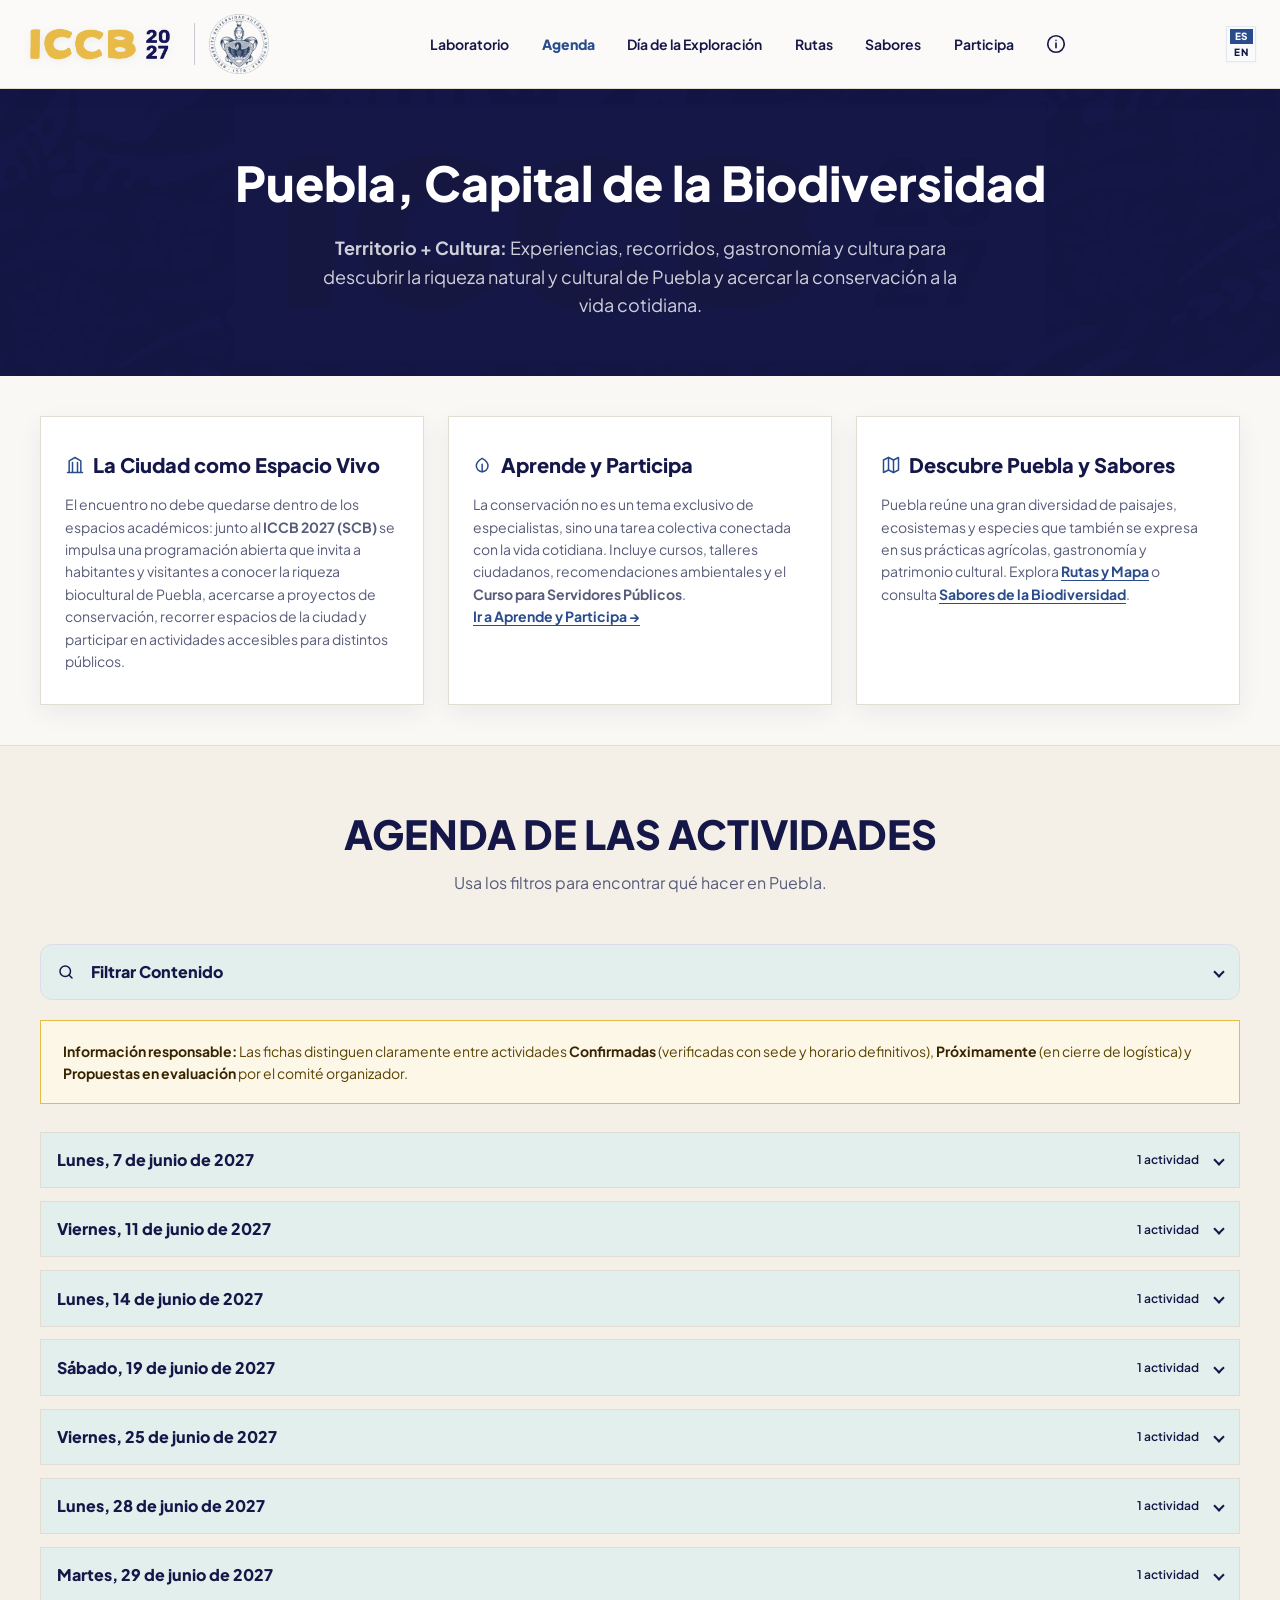
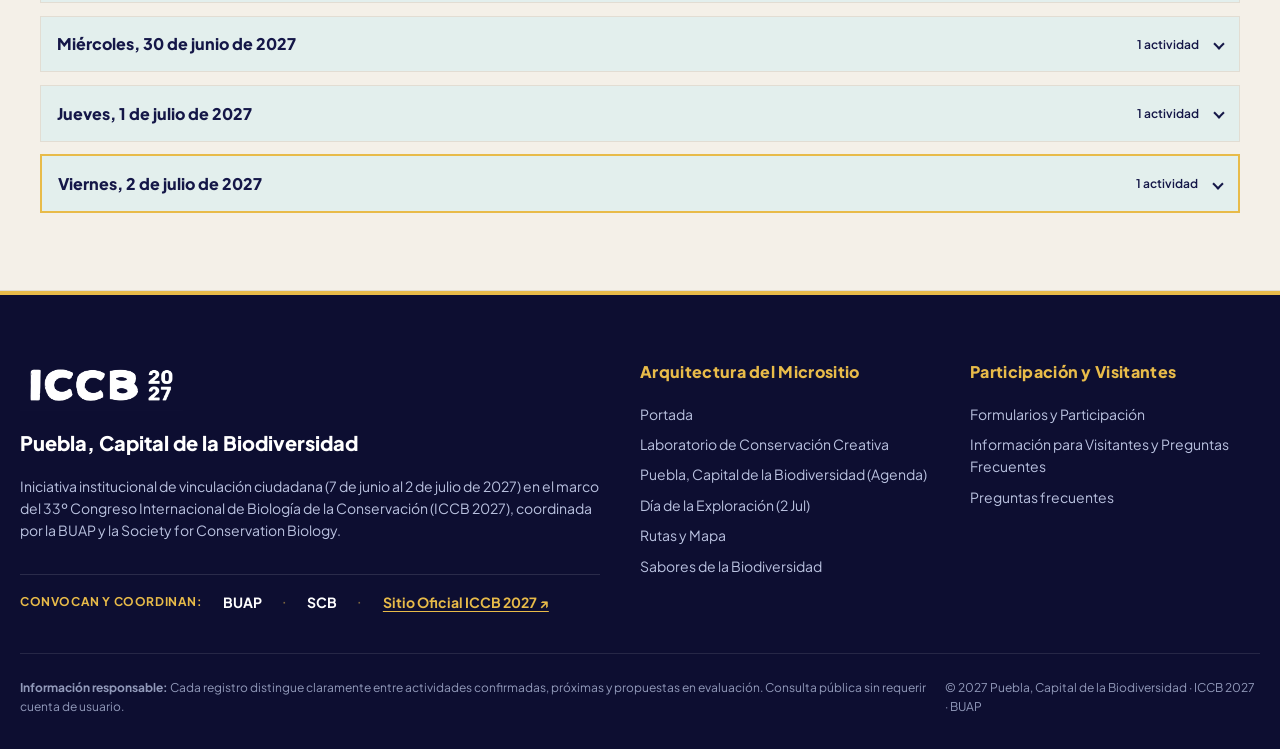
==== commit 2001d34e: "Actualiza portada, agenda e interfaz bilingüe" ====
--- a/agenda.html
+++ b/agenda.html
@@ -29,8 +29,7 @@
     <header class="site-header">
         <div class="header-container">
             <a href="index.html" class="brand-wrapper" aria-label="ICCB 2027 Puebla · BUAP">
-                <img src="assets/img/Logo Main__Logo Complete.png" alt="ICCB 2027"
-                    class="brand-logo-img brand-logo-iccb">
+                <img src="assets/img/ICCB_Logo_Main.png" alt="ICCB 2027" class="brand-logo-img brand-logo-iccb">
                 <span class="brand-divider" aria-hidden="true"></span>
                 <img src="assets/img/Logo_BUAP.webp" alt="BUAP" class="brand-logo-img brand-logo-buap">
             </a>
@@ -50,79 +49,42 @@
                 <ul class="nav-list">
                     <li>
                         <a href="ccl.html" class="nav-link">
-                            <svg class="nav-icon" width="18" height="18" viewBox="0 0 24 24" fill="none"
-                                stroke="currentColor" stroke-width="1.8" stroke-linecap="round" stroke-linejoin="round">
-                                <path d="M9 18h6" />
-                                <path d="M10 22h4" />
-                                <path d="M12 2a7 7 0 0 0-4 12.7V17h8v-2.3A7 7 0 0 0 12 2z" />
+                            <span>Laboratorio</span>
+                        </a>
+                    </li>
+                    <li>
+                        <a href="agenda.html" class="nav-link active">
+                            <span>Agenda</span>
+                        </a>
+                    </li>
+                    <li>
+                        <a href="exploracion.html" class="nav-link">
+                            <span>Día de la Exploración</span>
+                        </a>
+                    </li>
+                    <li>
+                        <a href="rutas.html" class="nav-link">
+                            <span>Rutas</span>
+                        </a>
+                    </li>
+                    <li>
+                        <a href="menu.html" class="nav-link">
+                            <span>Sabores</span>
+                        </a>
+                    </li>
+                    <li>
+                        <a href="participa.html" class="nav-link">
+                            <span>Participa</span>
+                        </a>
+                    </li>
+                    <li>
+                        <a href="info.html" class="nav-link nav-info-link" aria-label="Información"
+                            title="Información"><svg aria-hidden="true" focusable="false" width="22" height="22"
+                                viewBox="0 0 24 24" fill="none" stroke="currentColor" stroke-width="1.8"
+                                stroke-linecap="round">
+                                <circle cx="12" cy="12" r="9" />
+                                <path d="M12 11v5m0-8h.01" />
                             </svg>
-                            <span>Laboratorio</span>
-                        </a>
-                    </li>
-                    <li>
-                        <a href="agenda.html" class="nav-link active">
-                            <svg class="nav-icon" width="18" height="18" viewBox="0 0 24 24" fill="none"
-                                stroke="currentColor" stroke-width="1.8" stroke-linecap="round" stroke-linejoin="round">
-                                <path d="M4 6a3 3 0 0 1 3-3h10a3 3 0 0 1 3 3v13a3 3 0 0 1-3 3H7a3 3 0 0 1-3-3V6z" />
-                                <path d="M4 10h16" />
-                                <path d="M8 2v3M16 2v3" stroke-width="2.2" />
-                            </svg>
-                            <span>Agenda</span>
-                        </a>
-                    </li>
-                    <li>
-                        <a href="exploracion.html" class="nav-link highlight">
-                            <svg class="nav-icon-gold" width="18" height="18" viewBox="0 0 24 24" fill="none"
-                                stroke="currentColor" stroke-width="1.6" stroke-linecap="round" stroke-linejoin="round">
-                                <circle cx="12" cy="12" r="2.5" fill="currentColor" />
-                                <circle cx="12" cy="4" r="1" fill="currentColor" />
-                                <circle cx="20" cy="12" r="1" fill="currentColor" />
-                                <circle cx="12" cy="20" r="1" fill="currentColor" />
-                                <circle cx="4" cy="12" r="1" fill="currentColor" />
-                            </svg>
-                            <span>Día de la Exploración</span>
-                        </a>
-                    </li>
-                    <li>
-                        <a href="rutas.html" class="nav-link">
-                            <svg class="nav-icon" width="18" height="18" viewBox="0 0 24 24" fill="none"
-                                stroke="currentColor" stroke-width="1.8" stroke-linecap="round" stroke-linejoin="round">
-                                <polygon points="3 6 9 3 15 6 21 3 21 18 15 21 9 18 3 21" />
-                                <line x1="9" y1="3" x2="9" y2="18" />
-                                <line x1="15" y1="6" x2="15" y2="21" />
-                            </svg>
-                            <span>Rutas</span>
-                        </a>
-                    </li>
-                    <li>
-                        <a href="menu.html" class="nav-link">
-                            <svg class="nav-icon" width="18" height="18" viewBox="0 0 24 24" fill="none"
-                                stroke="currentColor" stroke-width="1.8" stroke-linecap="round" stroke-linejoin="round">
-                                <path d="M17 8h1a4 4 0 0 1 0 8h-1" />
-                                <path d="M3 8h14v7a5 5 0 0 1-5 5H8a5 5 0 0 1-5-5V8z" />
-                            </svg>
-                            <span>Sabores</span>
-                        </a>
-                    </li>
-                    <li>
-                        <a href="participa.html" class="nav-link">
-                            <svg class="nav-icon" width="18" height="18" viewBox="0 0 24 24" fill="none"
-                                stroke="currentColor" stroke-width="1.8" stroke-linecap="round" stroke-linejoin="round">
-                                <path
-                                    d="M11 13.5l-2.5-2.5a3.5 3.5 0 0 0-5 5l4 4a4 4 0 0 0 5.6 0l5.4-5.4a3.5 3.5 0 0 0-5-5L11 12" />
-                            </svg>
-                            <span>Participa</span>
-                        </a>
-                    </li>
-                    <li>
-                        <a href="info.html" class="nav-link">
-                            <svg class="nav-icon" width="18" height="18" viewBox="0 0 24 24" fill="none"
-                                stroke="currentColor" stroke-width="1.8" stroke-linecap="round" stroke-linejoin="round">
-                                <circle cx="12" cy="12" r="9.5" />
-                                <line x1="12" y1="11" x2="12" y2="17" stroke-width="2.2" />
-                                <circle cx="12" cy="7.5" r="1.5" fill="currentColor" stroke="none" />
-                            </svg>
-                            <span>Información</span>
                         </a>
                     </li>
                 </ul>
@@ -232,137 +194,137 @@
                 <div class="container">
 
                     <div class="section-head-center">
-                        <span class="section-eyebrow">Una Sola Fuente de Información</span>
-                        <h2 class="section-main-title">Directorio Común y Calendario de Actividades</h2>
+                        <h2 class="section-main-title"> AGENDA DE LAS ACTIVIDADES</h2>
                         <p class="section-main-desc">
-                            Usa los filtros para localizar rápidamente qué hacer en Puebla. Cada ficha incluye fecha,
-                            horario, ubicación, organizador, público, idioma, costo, accesibilidad, contacto y enlace al
-                            mapa.
+                            Usa los filtros para encontrar qué hacer en Puebla.
                         </p>
                     </div>
 
                     <!-- CAJA DE FILTROS DEL DIRECTORIO -->
-                    <div class="directory-filter-box" role="region" aria-label="Filtros del directorio de actividades">
-                        <!-- Búsqueda por palabra clave -->
-                        <div class="filter-field">
-                            <label for="filtro-texto" style="display:inline-flex; align-items:center; gap:0.4rem;">
-                                <svg width="15" height="15" viewBox="0 0 24 24" fill="none" stroke="currentColor"
-                                    stroke-width="2" stroke-linecap="round" stroke-linejoin="round">
-                                    <circle cx="11" cy="11" r="8" />
-                                    <line x1="21" y1="21" x2="16.65" y2="16.65" />
-                                </svg>
-                                Buscar por nombre, tema, sede u organizador
-                            </label>
-                            <input type="text" id="filtro-texto"
-                                placeholder="Ej. Polinizadores, Talavera, Cholula, Café, BUAP, Servidores públicos...">
-                        </div>
-
-                        <!-- Cuadrícula con los selectores -->
-                        <div class="filter-controls-grid">
-                            <!-- 1. Filtro por Tipo / Categoría -->
+                    <details class="agenda-filters">
+                        <summary class="agenda-date-summary agenda-filter-toggle">
+                            <svg width="18" height="18" viewBox="0 0 24 24" fill="none" stroke="currentColor"
+                                stroke-width="2" stroke-linecap="round" aria-hidden="true">
+                                <circle cx="11" cy="11" r="7" />
+                                <path d="m16 16 4 4" />
+                            </svg>
+                            <span>Filtrar Contenido</span>
+                        </summary>
+                        <div class="directory-filter-box" role="region"
+                            aria-label="Filtros del directorio de actividades">
+                            <!-- Búsqueda por palabra clave -->
                             <div class="filter-field">
-                                <label for="filtro-tipo">Categoría / Tipo de actividad</label>
-                                <select id="filtro-tipo">
-                                    <option value="todos">Todas las categorías</option>
-                                    <option value="universidad_ong">Universidad / ONG</option>
-                                    <option value="gastronomia">Gastronomía (Sabores)</option>
-                                    <option value="cursos_talleres">Cursos y talleres</option>
-                                    <option value="exposiciones_cultura">Exposiciones y cultura</option>
-                                    <option value="rutas_recorridos">Rutas y recorridos</option>
-                                    <option value="gubernamental">Actividades gubernamentales</option>
-                                    <option value="exploracion">Día de la Exploración (2 Jul)</option>
-                                </select>
+                                <label for="filtro-texto" style="display:inline-flex; align-items:center; gap:0.4rem;">
+                                    <svg width="15" height="15" viewBox="0 0 24 24" fill="none" stroke="currentColor"
+                                        stroke-width="2" stroke-linecap="round" stroke-linejoin="round">
+                                        <circle cx="11" cy="11" r="8" />
+                                        <line x1="21" y1="21" x2="16.65" y2="16.65" />
+                                    </svg>
+                                    Buscar por nombre, tema, sede u organizador
+                                </label>
+                                <input type="text" id="filtro-texto"
+                                    placeholder="Ej. Polinizadores, Talavera, Cholula, Café, BUAP, Servidores públicos...">
                             </div>
-
-                            <!-- 2. Filtro por Público -->
-                            <div class="filter-field">
-                                <label for="filtro-publico">Público dirigido</label>
-                                <select id="filtro-publico">
-                                    <option value="todos">Todos los públicos</option>
-                                    <option value="familias">Familias, niñas, niños y jóvenes</option>
-                                    <option value="individual">Participación individual</option>
-                                    <option value="estudiantes">Estudiantes universitarios</option>
-                                    <option value="visitantes_congreso">Visitantes del congreso ICCB</option>
-                                </select>
+                            <!-- Cuadrícula con los selectores -->
+                            <div class="filter-controls-grid">
+                                <!-- 1. Filtro por Tipo / Categoría -->
+                                <div class="filter-field">
+                                    <label for="filtro-tipo">Categoría / Tipo de actividad</label>
+                                    <select id="filtro-tipo">
+                                        <option value="todos">Todas las categorías</option>
+                                        <option value="universidad_ong">Universidad / ONG</option>
+                                        <option value="gastronomia">Gastronomía (Sabores)</option>
+                                        <option value="cursos_talleres">Cursos y talleres</option>
+                                        <option value="exposiciones_cultura">Exposiciones y cultura</option>
+                                        <option value="rutas_recorridos">Rutas y recorridos</option>
+                                        <option value="gubernamental">Actividades gubernamentales</option>
+                                        <option value="exploracion">Día de la Exploración (2 Jul)</option>
+                                    </select>
+                                </div>
+                                <!-- 2. Filtro por Público -->
+                                <div class="filter-field">
+                                    <label for="filtro-publico">Público dirigido</label>
+                                    <select id="filtro-publico">
+                                        <option value="todos">Todos los públicos</option>
+                                        <option value="familias">Familias, niñas, niños y jóvenes</option>
+                                        <option value="individual">Participación individual</option>
+                                        <option value="estudiantes">Estudiantes universitarios</option>
+                                        <option value="visitantes_congreso">Visitantes del congreso ICCB</option>
+                                    </select>
+                                </div>
+                                <!-- 3. Filtro por Fecha -->
+                                <div class="filter-field">
+                                    <label for="filtro-fecha">Fecha programada</label>
+                                    <select id="filtro-fecha">
+                                        <option value="todas">Todas las fechas (7 Jun – 2 Jul)</option>
+                                        <option value="2027-06-07">7 de junio 2027 (Apertura)</option>
+                                        <option value="2027-06-11">11 de junio 2027</option>
+                                        <option value="2027-06-14">14 de junio 2027</option>
+                                        <option value="2027-06-19">19 de junio 2027</option>
+                                        <option value="2027-06-25">25 de junio 2027</option>
+                                        <option value="2027-06-28">28 de junio 2027</option>
+                                        <option value="2027-06-29">29 de junio 2027</option>
+                                        <option value="2027-06-30">30 de junio 2027</option>
+                                        <option value="2027-07-01">1 de julio 2027</option>
+                                        <option value="2027-07-02">2 de julio 2027 (Día de la Exploración)</option>
+                                    </select>
+                                </div>
+                                <!-- 4. Filtro por Ubicación / Zona -->
+                                <div class="filter-field">
+                                    <label for="filtro-zona">Ubicación / Zona</label>
+                                    <select id="filtro-zona">
+                                        <option value="todas">Todas las ubicaciones</option>
+                                        <option value="Centro Histórico">Centro Histórico de Puebla</option>
+                                        <option value="Ciudad Universitaria BUAP">Ciudad Universitaria BUAP</option>
+                                        <option value="Zona Angelópolis / CCU">Zona Angelópolis / CCU BUAP</option>
+                                        <option value="Cholula">San Andrés y San Pedro Cholula</option>
+                                    </select>
+                                </div>
+                                <!-- 5. Filtro por Idioma -->
+                                <div class="filter-field">
+                                    <label for="filtro-idioma">Idioma</label>
+                                    <select id="filtro-idioma">
+                                        <option value="todos">Todos los idiomas</option>
+                                        <option value="Español">Español</option>
+                                        <option value="Bilingüe">Bilingüe (Español / Inglés)</option>
+                                    </select>
+                                </div>
+                                <!-- 6. Filtro por Costo y Estado -->
+                                <div class="filter-field">
+                                    <label for="filtro-costo">Costo de acceso</label>
+                                    <select id="filtro-costo">
+                                        <option value="todos">Todos (Gratuitos y con cuota)</option>
+                                        <option value="Gratuito">Gratuito (Entrada libre)</option>
+                                        <option value="Con cuota">Con cuota / recuperación</option>
+                                    </select>
+                                </div>
                             </div>
-
-                            <!-- 3. Filtro por Fecha -->
-                            <div class="filter-field">
-                                <label for="filtro-fecha">Fecha programada</label>
-                                <select id="filtro-fecha">
-                                    <option value="todas">Todas las fechas (7 Jun – 2 Jul)</option>
-                                    <option value="2027-06-07">7 de junio 2027 (Apertura)</option>
-                                    <option value="2027-06-11">11 de junio 2027</option>
-                                    <option value="2027-06-14">14 de junio 2027</option>
-                                    <option value="2027-06-19">19 de junio 2027</option>
-                                    <option value="2027-06-25">25 de junio 2027</option>
-                                    <option value="2027-06-28">28 de junio 2027</option>
-                                    <option value="2027-06-29">29 de junio 2027</option>
-                                    <option value="2027-06-30">30 de junio 2027</option>
-                                    <option value="2027-07-01">1 de julio 2027</option>
-                                    <option value="2027-07-02">2 de julio 2027 (Día de la Exploración)</option>
-                                </select>
-                            </div>
-
-                            <!-- 4. Filtro por Ubicación / Zona -->
-                            <div class="filter-field">
-                                <label for="filtro-zona">Ubicación / Zona</label>
-                                <select id="filtro-zona">
-                                    <option value="todas">Todas las ubicaciones</option>
-                                    <option value="Centro Histórico">Centro Histórico de Puebla</option>
-                                    <option value="Ciudad Universitaria BUAP">Ciudad Universitaria BUAP</option>
-                                    <option value="Zona Angelópolis / CCU">Zona Angelópolis / CCU BUAP</option>
-                                    <option value="Cholula">San Andrés y San Pedro Cholula</option>
-                                </select>
-                            </div>
-
-                            <!-- 5. Filtro por Idioma -->
-                            <div class="filter-field">
-                                <label for="filtro-idioma">Idioma</label>
-                                <select id="filtro-idioma">
-                                    <option value="todos">Todos los idiomas</option>
-                                    <option value="Español">Español</option>
-                                    <option value="Bilingüe">Bilingüe (Español / Inglés)</option>
-                                </select>
-                            </div>
-
-                            <!-- 6. Filtro por Costo y Estado -->
-                            <div class="filter-field">
-                                <label for="filtro-costo">Costo de acceso</label>
-                                <select id="filtro-costo">
-                                    <option value="todos">Todos (Gratuitos y con cuota)</option>
-                                    <option value="Gratuito">Gratuito (Entrada libre)</option>
-                                    <option value="Con cuota">Con cuota / recuperación</option>
-                                </select>
+                            <!-- Barra inferior del filtro: Estado de confirmación y botón de limpiar -->
+                            <div
+                                style="display:flex; flex-wrap:wrap; justify-content:space-between; align-items:center; gap:1rem; margin-top:1.25rem; padding-top:1rem; border-top:1px solid var(--color-cream-border);">
+                                <div style="display:flex; align-items:center; gap:0.75rem; flex-wrap:wrap;">
+                                    <label for="filtro-estado"
+                                        style="font-size:var(--font-xs); font-weight:700; color:var(--color-navy);">
+                                        Estado de verificación:
+                                    </label>
+                                    <select id="filtro-estado"
+                                        style="padding:0.4rem 0.75rem; border-radius:0; border:1px solid var(--color-border); font-size:var(--font-xs); background:#fff;">
+                                        <option value="todos">Todos los estados</option>
+                                        <option value="confirmada">Solo Confirmadas</option>
+                                        <option value="proximamente">Próximamente</option>
+                                        <option value="propuesta">Propuestas en evaluación</option>
+                                    </select>
+                                    <span id="contador-actividades"
+                                        style="font-size:var(--font-xs); color:var(--color-text-muted); font-weight:600;">
+                                        Cargando actividades...
+                                    </span>
+                                </div>
+                                <button type="button" id="btn-limpiar-filtros" class="btn btn-outline btn-sm">
+                                    Restablecer filtros
+                                </button>
                             </div>
                         </div>
-
-                        <!-- Barra inferior del filtro: Estado de confirmación y botón de limpiar -->
-                        <div
-                            style="display:flex; flex-wrap:wrap; justify-content:space-between; align-items:center; gap:1rem; margin-top:1.25rem; padding-top:1rem; border-top:1px solid var(--color-cream-border);">
-                            <div style="display:flex; align-items:center; gap:0.75rem; flex-wrap:wrap;">
-                                <label for="filtro-estado"
-                                    style="font-size:var(--font-xs); font-weight:700; color:var(--color-navy);">
-                                    Estado de verificación:
-                                </label>
-                                <select id="filtro-estado"
-                                    style="padding:0.4rem 0.75rem; border-radius:var(--radius-sm); border:1px solid var(--color-border); font-size:var(--font-xs);">
-                                    <option value="todos">Todos los estados</option>
-                                    <option value="confirmada">Solo Confirmadas</option>
-                                    <option value="proximamente">Próximamente</option>
-                                    <option value="propuesta">Propuestas en evaluación</option>
-                                </select>
-                                <span id="contador-actividades"
-                                    style="font-size:var(--font-xs); color:var(--color-text-muted); font-weight:600;">
-                                    Cargando actividades...
-                                </span>
-                            </div>
-
-                            <button type="button" id="btn-limpiar-filtros" class="btn btn-outline btn-sm">
-                                Restablecer filtros
-                            </button>
-                        </div>
-                    </div>
+                    </details>
 
                     <!-- Aviso de información responsable -->
                     <div class="disclaimer-banner" style="margin-top:0; margin-bottom:1.75rem;">
@@ -423,7 +385,7 @@
                 <ul class="footer-nav">
                     <li><a href="participa.html">Formularios y Participación</a></li>
                     <li><a href="info.html">Información para Visitantes y Preguntas Frecuentes</a></li>
-                    <li><a href="info.html#guia-actualizacion">Guía de Administración del Comité</a></li>
+                    <li><a href="info.html#preguntas-frecuentes">Preguntas frecuentes</a></li>
                 </ul>
             </div>
         </div>
@@ -442,7 +404,10 @@
 
     <!-- Scripts: data.js (fuente única) y main.js (renderizado y filtros) -->
     <script src="assets/js/data.js"></script>
-    <script src="assets/js/main.js"></script>
+    <script src="assets/js/i18n-en.js"></script>
+    <script src="assets/js/i18n.js"></script>
+
+<script src="assets/js/main.js"></script>
 </body>
 
 </html>
--- a/assets/css/styles.css
+++ b/assets/css/styles.css
@@ -1,25 +1,3 @@
-/* ==============================================================================
-   ¡BIENVENIDO AL ARCHIVO STYLES.CSS! (EL ARMARIO Y PINTURA DE TU PÁGINA)
-   ==============================================================================
-   Si HTML es el esqueleto de tu sitio, CSS es la piel, el maquillaje y la ropa.
-   En CSS siempre se sigue esta regla mágica:
-   
-   ¿A quién quiero vestir? {
-       ¿Qué prenda o pintura le pongo?: ¿De qué color o tamaño?;
-   }
-   
-   Ejemplo:
-   h1 {
-       color: red;  <-- "Al título h1 píntalo de rojo"
-   }
-   ============================================================================== */
-
-/* ==============================================================================
-   1. :root — LA CAJA DE PINTURAS Y MEDIDAS (VARIABLES)
-   Imagina que :root es una paleta de pintor donde guardamos colores y tamaños
-   con un nombre fácil. Si un día queremos cambiar el color azul de toda la web,
-   solo cambiamos una línea aquí y ¡pum!, se actualiza en todas partes.
-   ============================================================================== */
 :root {
     /* --- COLORES CREMA Y TIERRA (FONDOS Y BORDES SUAVES) --- */
     --color-cream: #F4F0E8;
@@ -147,14 +125,13 @@
 
 /* ==============================================================================
    2. REINICIO UNIVERSAL (RESET DE ESPACIOS)
-   El asterisco (*) significa "¡Para TODO el mundo en la página!".
-   Por defecto, los navegadores le ponen márgenes raros a todo; esto lo limpia a cero.
+   El asterisco (*) significa para toda la página
    ============================================================================== */
 *,
 *::before,
 *::after {
     /* box-sizing: border-box: Si una caja mide 100px de ancho y le pones borde de 5px,
-       sigue midiendo 100px exactos en total. ¡Evita que las cosas se descuadren! */
+       sigue midiendo 100px exactos en total. */
     box-sizing: border-box;
     margin: 0;
     /* Quita el margen exterior no deseado */
@@ -395,7 +372,7 @@
            Se queda pegada arriba mientras haces scroll (position: sticky).
            ====================================================================== */
 .site-header {
-    background: #fff;
+    background: #ffffffaf;
     /* Fondo blanco limpio */
     position: sticky;
     /* Se pega al techo cuando bajas la página */
@@ -732,7 +709,7 @@
 .hero-bg-texture {
     position: absolute;
     inset: 0;
-    background-image: url('../img/Logo Main__Logo TExture Light.png');
+    background-image: url('../img/Logo Main__Logo Texture Dark.png');
     background-size: cover;
     /* Llena todo el espacio sin deformarse */
     background-position: center;
@@ -2301,6 +2278,87 @@
     background: var(--color-cream-light);
 }
 
+.agenda-filters {
+    margin-bottom: 1.25rem;
+}
+
+.agenda-filter-toggle {
+    background: #fff;
+    border: 1px solid var(--color-border);
+    border-radius: var(--radius-md);
+}
+
+.agenda-filter-toggle:hover {
+    background: var(--color-cream-light);
+}
+
+.agenda-filter-toggle span {
+    margin-inline-end: auto;
+}
+
+.agenda-filters[open] .agenda-filter-toggle::after {
+    transform: rotate(225deg);
+}
+
+.agenda-filters .directory-filter-box {
+    margin-block: .65rem 0;
+}
+
+
+.form-demo-note {
+    margin-bottom: 1rem;
+    color: var(--color-text-muted);
+}
+
+/* Agenda por fecha */
+.agenda-date-panel {
+    margin-bottom: .8rem;
+    border: 1px solid var(--color-cream-border);
+    background: #fff;
+}
+
+.agenda-date-panel[data-fecha="2027-07-02"] {
+    border: 2px solid var(--color-gold);
+}
+
+.agenda-date-summary {
+    display: flex;
+    align-items: center;
+    gap: .65rem 1rem;
+    padding: .9rem 1rem;
+    list-style: none;
+    cursor: pointer;
+    background: #e3efed;
+    color: var(--color-navy);
+    font-weight: 800;
+}
+
+.agenda-date-summary::-webkit-details-marker { display: none; }
+.agenda-date-summary:hover { background: #d8e9e6; }
+.agenda-date-summary:focus-visible { outline: 2px solid var(--color-talavera-blue); outline-offset: -2px; }
+.agenda-date-summary time { margin-inline-end: auto; }
+.agenda-date-summary time::first-letter { text-transform: uppercase; }
+
+.agenda-date-summary::after {
+    content: "";
+    flex: 0 0 .5rem;
+    height: .5rem;
+    border-right: 2px solid currentColor;
+    border-bottom: 2px solid currentColor;
+    transform: rotate(45deg);
+}
+
+.agenda-date-panel[open] .agenda-date-summary::after { transform: rotate(225deg); }
+
+.agenda-date-count {
+    font-size: var(--font-xs);
+    font-weight: 600;
+}
+
+.agenda-date-activities { padding: clamp(.65rem, 2vw, 1.25rem); }
+.agenda-date-activities .activity-full-card:last-child { margin-bottom: 0; }
+
+
 /* Tarjeta de Ficha Completa de Actividad (Sección 3.2: incluye todos los metadatos) */
 .activity-full-card {
     background: #fff;
@@ -2507,6 +2565,7 @@
         top: 68px;
         padding: 0.5rem 0.75rem;
     }
+
     .lab-toc-inner {
         flex-wrap: nowrap;
         overflow-x: auto;
@@ -2515,6 +2574,7 @@
         scrollbar-width: none;
         -webkit-overflow-scrolling: touch;
     }
+
     .lab-toc-inner::-webkit-scrollbar {
         display: none;
     }
@@ -2779,4 +2839,949 @@
     display: block;
     color: var(--color-navy);
     margin-bottom: 0.4rem;
-}+}
+
+/* ===== Refinamiento solicitado: menú limpio y hero unificado ===== */
+.site-header .nav-link,
+.site-header .nav-link.highlight,
+.site-header .nav-link.active,
+.site-header .nav-link:hover,
+.site-header .nav-link.highlight:hover {
+    background: transparent;
+    background-image: none;
+    box-shadow: none;
+    border-radius: 0;
+    transform: none;
+}
+
+.site-header .nav-link {
+    gap: 0;
+    font-weight: 650;
+}
+
+.site-header .nav-link:hover,
+.site-header .nav-link.active {
+    color: var(--color-talavera-blue);
+    font-weight: 800;
+}
+
+.site-header .nav-link.highlight {
+    color: var(--color-navy);
+    font-weight: 650;
+}
+
+.site-header .nav-link.highlight:hover {
+    color: var(--color-talavera-blue);
+    font-weight: 800;
+}
+
+.site-header .nav-link .nav-icon,
+.site-header .nav-link .nav-icon-gold {
+    display: none;
+}
+
+/* Dos CTA como la referencia aprobada; solo cambia su presentación. */
+.hero-section .hero-btn-primary {
+    background: var(--color-gold);
+    border-color: var(--color-gold);
+    color: var(--color-navy-deep);
+    border-radius: 999px;
+    padding: 0.78rem 1.4rem;
+    font-size: 0.91rem;
+    gap: 0.55rem;
+}
+
+.hero-section .hero-btn-primary:hover {
+    background: var(--color-gold-hover);
+    border-color: var(--color-gold-hover);
+    color: var(--color-navy-deep);
+}
+
+.hero-btn-text {
+    display: inline-flex;
+    align-items: center;
+    gap: 0.4rem;
+    text-decoration: underline;
+    text-underline-offset: 0.2rem;
+    color: white;
+    font-weight: 750;
+    font-size: 0.91rem;
+    padding: 0.65rem 0.2rem;
+    transition: opacity var(--transition-fast);
+}
+
+.hero-btn-text:hover {
+    color: var(--color-gold);
+}
+
+/* Emblema dentro de la foto; evita una tarjeta independiente. */
+.hero-photo-frame {
+    position: relative;
+}
+
+.hero-iccb-overlay {
+    position: absolute;
+    z-index: 2;
+    right: 1rem;
+    bottom: 4.6rem;
+    width: clamp(68px, 18%, 115px);
+    height: auto;
+    background: var(--color-gold);
+    border: 0;
+    padding: 0.35rem;
+    object-fit: contain;
+    box-shadow: 0 3px 12px rgba(0, 0, 0, 0.12);
+}
+
+@media (max-width: 640px) {
+    .hero-iccb-overlay {
+        right: 0.65rem;
+        bottom: 4.5rem;
+        width: 74px;
+    }
+}
+
+
+/* ===== Ronda 3: limpieza visual global solicitada ===== */
+/* 1) Todo recuadro no interactivo se vuelve recto y más limpio */
+.hero-photo-frame,
+.hero-pattern-badge,
+.pillar-card,
+.route-card,
+.flavor-card,
+.form-card,
+.audience-card,
+.info-card,
+.filter-box,
+.activity-full-card,
+.activity-meta-grid,
+.ccl-team-card,
+.faq-item,
+.lab-callout,
+.lab-table-wrap,
+.lab-hours-badge,
+.lab-date-card,
+.lab-deliverable-card,
+.lab-timeline-item,
+.lang-switcher-vertical,
+.lang-switcher-vertical .lang-pill,
+.pillar-icon-box,
+.route-stop,
+.filter-field select,
+.filter-field input,
+.search-input,
+.search-input-wrapper,
+.disclaimer-banner,
+.lab-step-label,
+.lab-step-label span:first-child,
+.lab-toc a,
+.badge-status,
+.hero-photo-label,
+.activity-card-top,
+.route-card-img,
+.flavor-card-img,
+.activity-meta-grid,
+.form-group input,
+.form-group select,
+.form-group textarea,
+select,
+input,
+textarea {
+    border-radius: 0 !important;
+}
+
+/* 2) Quitar rayitas/accent lines innecesarias */
+.pillar-card::before,
+.audience-card::before,
+.info-card::before,
+.route-card::before,
+.flavor-card::before {
+    display: none !important;
+    content: none !important;
+}
+
+/* 3) Tarjetas con borde sobrio, sin colores chillones */
+.pillar-card,
+.route-card,
+.flavor-card,
+.form-card,
+.audience-card,
+.info-card,
+.activity-full-card,
+.ccl-team-card,
+.filter-box,
+.faq-item,
+.lab-table-wrap,
+.lab-deliverable-card,
+.lab-date-card,
+.lab-timeline-item {
+    border-color: var(--color-cream-border) !important;
+    box-shadow: 0 8px 24px rgba(21, 23, 72, 0.06) !important;
+}
+
+.pillar-card:hover,
+.route-card:hover,
+.flavor-card:hover,
+.audience-card:hover,
+.info-card:hover,
+.activity-full-card:hover,
+.ccl-team-card:hover,
+.lab-timeline-item:hover {
+    border-color: var(--color-border) !important;
+    box-shadow: 0 10px 28px rgba(21, 23, 72, 0.09) !important;
+    transform: translateY(-2px);
+}
+
+/* 4) Las etiquetas de estado dejan de verse verdes/amarillas tipo chip */
+.badge-status,
+.badge-status.confirmada,
+.badge-status.proximamente,
+.badge-status.propuesta {
+    background: var(--color-cream-light) !important;
+    color: var(--color-navy) !important;
+    border: 1px solid var(--color-cream-border) !important;
+    box-shadow: none !important;
+}
+
+/* 5) Navegación y controles rectos */
+.site-header .nav-link,
+.site-header .nav-link.highlight,
+.site-header .nav-link.active,
+.site-header .nav-link:hover,
+.site-header .nav-link.highlight:hover {
+    border-radius: 0 !important;
+}
+
+/* 6) Bloques secundarios más neutros */
+.activity-meta-grid,
+.route-card [style*="background:var(--color-cream-light)"],
+.info-card [style*="background:var(--color-cream-light)"],
+.flavor-card [style*="background:var(--color-cream-light)"],
+.ccl-team-card [style*="background:var(--color-cream-light)"],
+.activity-full-card [style*="background:var(--color-cream-light)"],
+.exploracion-stand-card [style*="background:var(--color-cream-light)"] {
+    background: #F7F5F1 !important;
+}
+
+.lab-callout,
+.lab-step-label,
+.lab-step-label span:first-child,
+.lab-hours-badge {
+    background: #F7F5F1 !important;
+    color: var(--color-navy) !important;
+    border: 1px solid var(--color-cream-border) !important;
+    box-shadow: none !important;
+}
+
+.lab-callout {
+    border-left: 3px solid var(--color-border) !important;
+}
+
+.lab-hours-badge strong {
+    color: var(--color-talavera-blue) !important;
+}
+
+.lab-hours-badge span {
+    color: var(--color-text-main) !important;
+}
+
+/* 7) Palabras clave de biodiversidad: ya no como chips verdes */
+.topic-keywords-row {
+    display: flex;
+    justify-content: center;
+    flex-wrap: wrap;
+    gap: 1rem 1.35rem;
+    margin-top: 1.35rem;
+}
+
+.topic-keyword {
+    display: inline-flex;
+    align-items: center;
+    gap: 0.7rem;
+    color: var(--color-navy);
+    font-size: var(--font-sm);
+    font-weight: 800;
+    letter-spacing: 0.03em;
+    text-transform: uppercase;
+}
+
+.topic-keyword-icon {
+    width: 2.6rem;
+    height: 2.6rem;
+    border-radius: 50% !important;
+    border: 1.5px solid var(--color-cream-border);
+    background: #fff;
+    display: inline-flex;
+    align-items: center;
+    justify-content: center;
+    color: var(--color-talavera-blue);
+    flex-shrink: 0;
+}
+
+.topic-keyword-icon svg {
+    width: 18px;
+    height: 18px;
+}
+
+/* 8) Quitar redondeo a pequeños bloques informativos sueltos */
+.route-card div[style*="border-radius:var(--radius-sm)"],
+.route-card span[style*="border-radius:var(--radius-sm)"],
+.activity-full-card div[style*="border-radius"],
+.activity-full-card span[style*="border-radius"],
+.info-card div[style*="border-radius:var(--radius-sm)"],
+.info-card span[style*="border-radius"],
+.flavor-card div[style*="border-radius:var(--radius-sm)"],
+.flavor-card span[style*="border-radius"],
+.ccl-team-card div[style*="border-radius"],
+.ccl-team-card span[style*="border-radius"],
+.disclaimer-banner select[style*="border-radius"],
+#filtro-estado[style*="border-radius"] {
+    border-radius: 0 !important;
+}
+
+/* 9) Inputs y selectores más sobrios */
+.filter-field select,
+.filter-field input,
+.form-group input,
+.form-group select,
+.form-group textarea,
+.disclaimer-banner select,
+#filtro-estado {
+    border-color: var(--color-border) !important;
+    background: #fff !important;
+}
+
+
+/* ===== Ronda 4: ajustes puntuales de portada ===== */
+/* Franja horizontal de ejes sin íconos y bien distribuida */
+.topic-keywords-panel {
+    margin-top: 1.3rem;
+    display: grid;
+    grid-template-columns: repeat(4, minmax(0, 1fr));
+    align-items: stretch;
+    border: 1px solid var(--color-cream-border);
+    background: #fff;
+    max-width: 900px;
+    margin-left: auto;
+    margin-right: auto;
+}
+
+.topic-keyword-item {
+    text-align: center;
+    padding: 1rem 0.9rem;
+    font-size: var(--font-sm);
+    font-weight: 800;
+    text-transform: uppercase;
+    letter-spacing: 0.04em;
+    color: var(--color-navy);
+    display: flex;
+    justify-content: center;
+    align-items: center;
+    min-height: 58px;
+}
+
+.topic-keyword-item+.topic-keyword-item {
+    border-left: 1px solid var(--color-cream-border);
+}
+
+@media (max-width: 700px) {
+    .topic-keywords-panel {
+        grid-template-columns: repeat(2, minmax(0, 1fr));
+    }
+
+    .topic-keyword-item:nth-child(2n+1) {
+        border-left: 0;
+    }
+
+    .topic-keyword-item:nth-child(n+3) {
+        border-top: 1px solid var(--color-cream-border);
+    }
+}
+
+/* Tarjetas informativas: círculo más grande y espacio claro para imagen */
+.biodiversity-info-grid {
+    margin-top: 1.35rem;
+}
+
+.biodiversity-info-card {
+    justify-content: flex-start;
+    min-height: 290px;
+}
+
+.biodiversity-info-card .info-card-media {
+    width: 82px;
+    height: 82px;
+    margin: 0 auto 1rem;
+    border-radius: 50% !important;
+    background: #F7F5F1;
+    display: flex;
+    align-items: center;
+    justify-content: center;
+    border: 1px solid var(--color-cream-border);
+    flex-shrink: 0;
+}
+
+.biodiversity-info-card .info-card-media-img {
+    max-width: 56px;
+    max-height: 56px;
+    width: auto;
+    height: auto;
+    display: block;
+}
+
+/* Iniciativas: bloque rectangular de imagen más amplio y centrado */
+.home-initiative-grid {
+    align-items: stretch;
+}
+
+.home-initiative-card {
+    padding-top: 1.8rem;
+}
+
+.home-initiative-card>div:first-child {
+    display: flex;
+    flex-direction: column;
+    flex: 1;
+}
+
+.home-initiative-media {
+    width: 100%;
+    height: 96px;
+    min-height: 96px;
+    margin: 0 0 1.35rem;
+    padding: 0;
+    display: flex;
+    align-items: center;
+    justify-content: center;
+    background: #fff !important;
+    border: 1px solid var(--color-cream-border) !important;
+}
+
+.home-initiative-media img {
+    max-width: 72%;
+    max-height: 62px;
+    width: auto;
+    height: auto;
+    object-fit: contain;
+    display: block;
+}
+
+.home-initiative-card .pillar-card-title {
+    margin-bottom: 0.85rem;
+}
+
+.home-initiative-card .pillar-card-link,
+.home-initiative-card .btn {
+    margin-top: auto;
+}
+
+
+/* ===== Ronda 5: tres ajustes de portada ===== */
+/* Quitar el emblema amarillo sobre la fotografía (imagen retirada del HTML). */
+.hero-iccb-overlay {
+    display: none !important;
+}
+
+/* Hacer visible en azul el acceso secundario de la portada. */
+.hero-section .hero-btn-text,
+.hero-section .hero-btn-text:visited {
+    color: #18356F;
+    font-weight: 800;
+    text-decoration-color: currentColor;
+    text-underline-offset: 0.25rem;
+}
+
+.hero-section .hero-btn-text:hover,
+.hero-section .hero-btn-text:focus-visible {
+    color: #0D214D;
+}
+
+/* Las tres tarjetas informativas comparten una única fila en escritorio. */
+.biodiversity-info-grid {
+    display: grid;
+    grid-template-columns: repeat(3, minmax(0, 1fr));
+    gap: 1.25rem;
+}
+
+@media (max-width: 767px) {
+    .biodiversity-info-grid {
+        grid-template-columns: 1fr;
+    }
+}
+
+/* ===== Ronda 6: accesos rápidos y tarjetas de portada ===== */
+.hero-inner .hero-quick-links {
+    grid-column: 1 / -1;
+    display: grid;
+    grid-template-columns: 1fr 1fr 2.45fr;
+    gap: 1.25rem;
+    width: 100%;
+    align-items: stretch;
+    margin: 0;
+}
+
+.hero-section .hero-quick-link {
+    display: flex;
+    align-items: center;
+    justify-content: center;
+    gap: .65rem;
+    min-height: 72px;
+    padding: 1rem 1.4rem;
+    font-size: clamp(1.05rem, 1.75vw, 1.45rem);
+    font-weight: 800;
+    line-height: 1.2;
+    text-align: center;
+    border-radius: 24px;
+    white-space: normal;
+    text-decoration: none;
+}
+
+.hero-section .hero-btn-secondary.hero-quick-link {
+    border: 2px solid var(--color-navy);
+    background: transparent;
+    color: var(--color-navy);
+}
+
+.hero-section .hero-btn-secondary.hero-quick-link:hover,
+.hero-section .hero-btn-secondary.hero-quick-link:focus-visible {
+    background: rgba(21, 23, 72, .07);
+    border-color: var(--color-navy);
+    color: var(--color-navy);
+}
+
+.hero-section .hero-btn-primary.hero-quick-link-featured {
+    background: var(--color-navy);
+    border: 2px solid var(--color-navy);
+    color: #fff;
+}
+
+.hero-section .hero-btn-primary.hero-quick-link-featured:hover,
+.hero-section .hero-btn-primary.hero-quick-link-featured:focus-visible {
+    background: var(--color-talavera-blue);
+    border-color: var(--color-talavera-blue);
+    color: #fff;
+}
+
+#home.hero-section {
+    border-bottom: 0;
+}
+
+#presentacion-iniciativa {
+    background: linear-gradient(to bottom, #edeae4, #fff);
+}
+
+#presentacion-iniciativa .biodiversity-info-grid {
+    width: min(1440px, calc(100vw - 64px));
+    max-width: none;
+    position: relative;
+    left: 50%;
+    transform: translateX(-50%);
+    display: grid;
+    grid-template-columns: repeat(3, minmax(0, 1fr));
+    gap: 1.25rem;
+}
+
+#presentacion-iniciativa .biodiversity-info-card {
+    width: 100%;
+    min-width: 0;
+    padding: 1.8rem 2rem !important;
+}
+
+#presentacion-iniciativa .biodiversity-info-card h3 {
+    text-wrap: balance;
+}
+
+@media (max-width: 899px) {
+    .hero-inner .hero-quick-links {
+        grid-template-columns: repeat(2, minmax(0, 1fr));
+    }
+
+    .hero-section .hero-quick-link-featured {
+        grid-column: 1 / -1;
+    }
+
+    #presentacion-iniciativa .biodiversity-info-grid {
+        width: calc(100vw - 40px);
+        gap: .85rem;
+    }
+
+    #presentacion-iniciativa .biodiversity-info-card {
+        padding: 1.4rem 1rem !important;
+    }
+}
+
+@media (max-width: 650px) {
+    .hero-inner .hero-quick-links {
+        gap: .75rem;
+    }
+
+    .hero-section .hero-quick-link {
+        min-height: 60px;
+        padding: .85rem .65rem;
+        border-radius: 18px;
+        font-size: 1rem;
+    }
+
+    #presentacion-iniciativa .biodiversity-info-grid {
+        grid-template-columns: 1fr;
+        width: calc(100vw - 32px);
+        gap: 1rem;
+    }
+}
+
+
+/* ===== Ronda 7: accesos rápidos compactos y alineados a la izquierda ===== */
+.hero-inner .hero-quick-links {
+    display: flex;
+    grid-column: 1 / -1;
+    justify-content: flex-start;
+    align-items: center;
+    flex-wrap: wrap;
+    gap: .8rem;
+    width: 100%;
+    margin: 0;
+}
+
+.hero-section .hero-quick-links .hero-quick-link {
+    flex: 0 0 auto;
+    width: auto;
+    min-height: 48px;
+    padding: .65rem 1.1rem;
+    font-size: .95rem;
+    border-radius: 13px;
+    line-height: 1.3;
+    white-space: nowrap;
+}
+
+.hero-section .hero-quick-links .hero-btn-secondary.hero-quick-link {
+    min-width: 105px;
+}
+
+.hero-section .hero-quick-links .hero-quick-link-featured {
+    grid-column: auto;
+}
+
+@media (max-width: 650px) {
+    .hero-inner .hero-quick-links {
+        gap: .55rem;
+    }
+
+    .hero-section .hero-quick-links .hero-quick-link {
+        min-height: 43px;
+        padding: .55rem .75rem;
+        font-size: .82rem;
+        white-space: normal;
+    }
+
+    .hero-section .hero-quick-links .hero-btn-secondary.hero-quick-link {
+        min-width: 0;
+    }
+}
+
+
+/* ===== Ronda 8: portada completa en la primera pantalla ===== */
+/* Los accesos regresan a la columna del texto, directamente bajo el párrafo. */
+@media (min-width: 900px) {
+    .hero-section {
+        min-height: calc(100svh - 88px);
+        align-items: center;
+    }
+
+    .hero-inner {
+        grid-template-columns: minmax(0, 1.2fr) minmax(0, .8fr);
+        gap: clamp(1.4rem, 3.2vw, 3rem);
+        padding: clamp(1.1rem, 3vh, 2rem) clamp(1.35rem, 3vw, 2.5rem);
+    }
+
+    .hero-left {
+        min-width: 0;
+    }
+
+    .hero-title {
+        font-size: clamp(2.55rem, 4.7vw, 4.25rem);
+        line-height: 1.04;
+        margin-bottom: .9rem;
+    }
+
+    .hero-date-label {
+        margin-bottom: .9rem;
+    }
+
+    .hero-subtitle {
+        font-size: clamp(.89rem, 1.12vw, 1.02rem);
+        line-height: 1.5;
+        max-width: 680px;
+        margin-bottom: 1.25rem;
+    }
+
+    .hero-inner .hero-quick-links {
+        grid-column: auto;
+        width: 100%;
+        gap: .65rem;
+        flex-wrap: nowrap;
+        margin: 0;
+    }
+
+    .hero-section .hero-quick-links .hero-quick-link {
+        font-size: clamp(.76rem, .97vw, .92rem);
+        min-height: 44px;
+        padding: .58rem .8rem;
+        border-radius: 12px;
+    }
+
+    .hero-section .hero-quick-links .hero-btn-secondary.hero-quick-link {
+        min-width: 78px;
+    }
+
+    .hero-section .hero-photo {
+        max-height: min(62vh, 610px);
+        object-fit: cover;
+    }
+}
+
+/* En portátil baja: proteger la visibilidad de todo el contenido. */
+@media (min-width: 900px) and (max-height: 760px) {
+    .hero-inner {
+        padding-top: 1rem;
+        padding-bottom: 1rem;
+    }
+
+    .hero-title {
+        font-size: clamp(2.25rem, 4.1vw, 3.45rem);
+    }
+
+    .hero-date-label {
+        margin-bottom: .55rem;
+    }
+
+    .hero-subtitle {
+        font-size: .84rem;
+        line-height: 1.4;
+        margin-bottom: .9rem;
+    }
+
+    .hero-section .hero-quick-links .hero-quick-link {
+        min-height: 40px;
+        padding: .45rem .65rem;
+    }
+}
+
+@media (max-width: 899px) {
+    .hero-inner {
+        gap: 1.4rem;
+        padding: 2rem 1.25rem;
+    }
+
+    .hero-title {
+        font-size: clamp(2.35rem, 8vw, 3.7rem);
+    }
+
+    .hero-subtitle {
+        max-width: 680px;
+        line-height: 1.5;
+        margin-bottom: 1.3rem;
+    }
+
+    .hero-inner .hero-quick-links {
+        grid-column: auto;
+        justify-content: flex-start;
+    }
+}
+
+/* Navegación compartida y portada institucional */
+.site-header .nav-info-link {
+    justify-content: center;
+    width: 44px;
+    min-height: 44px;
+    padding: 0;
+}
+
+@media (min-width: 992px) {
+    .site-header .header-container {
+        position: relative;
+    }
+
+    .site-header .main-nav {
+        flex: 1 1 auto;
+        justify-content: center;
+        padding-inline-end: 3rem;
+    }
+
+    .site-header .nav-list {
+        gap: clamp(.25rem, 1.35vw - .55rem, 1.35rem);
+    }
+
+    .site-header .nav-user-actions {
+        position: absolute;
+        inset-inline-end: 1.5rem;
+    }
+}
+
+#home .hero-quick-links {
+    flex-wrap: wrap;
+}
+
+#home .hero-quick-links .hero-quick-link {
+    min-height: 52px;
+    padding: .72rem clamp(.85rem, 1.4vw, 1.25rem);
+    font-size: clamp(.9rem, 1.2vw, 1rem);
+    border-radius: 999px;
+    white-space: normal;
+}
+
+#home .hero-quick-links .hero-btn-secondary {
+    min-width: 6rem;
+}
+/* Composición de portada ICCB 2027 */
+.cover-artwork {
+    position: absolute;
+    inset: 0;
+    pointer-events: none;
+    background: #edeae4 url('../img/ICCB_Plano_Blanco.png') 116% center / 68% auto no-repeat;
+}
+
+.cover-artwork::after {
+    content: "";
+    pointer-events: none;
+    position: absolute;
+    inset: 0;
+    background: linear-gradient(90deg, rgba(237, 234, 228, .95) 3%, rgba(237, 234, 228, .91) 30%, rgba(237, 234, 228, .74) 43%, transparent 58%);
+}
+
+.cover-figures {
+    position: absolute;
+    inset: 0;
+    pointer-events: none;
+}
+
+.cover-figure {
+    position: absolute;
+    display: block;
+    width: var(--figure-width);
+    max-width: none;
+    height: auto;
+    transform: rotate(var(--angle));
+    pointer-events: none;
+}
+
+.cover-figure--teporingo {
+    --figure-width: 43%;
+    --angle: -26deg;
+    top: -19%;
+    right: -13%;
+}
+
+.cover-figure--armadillo {
+    --figure-width: 49%;
+    --angle: -36deg;
+    top: -24%;
+    left: 36%;
+}
+
+.cover-figure--cacomixtle {
+    --figure-width: 52%;
+    --angle: -45deg;
+    top: 3%;
+    left: -4%;
+}
+
+.cover-figure--jaguar {
+    --figure-width: 53%;
+    --angle: -13deg;
+    bottom: -10%;
+    left: 2%;
+}
+
+.cover-figure--colibri {
+    --figure-width: 50%;
+    --angle: -32deg;
+    right: -12%;
+    bottom: -10%;
+}
+
+#home .hero-inner {
+    pointer-events: none;
+    grid-template-columns: minmax(0, 1fr);
+}
+
+#home .hero-quick-link {
+    pointer-events: auto;
+}
+
+#home .hero-left {
+    width: min(100%, 34rem, 48vw);
+}
+
+@media (max-width: 899px) {
+    .cover-artwork {
+        background-position: center top;
+        background-size: 100% auto;
+    }
+
+    .cover-artwork::after {
+        background: linear-gradient(180deg, transparent 12%, #edeae4 56%);
+    }
+
+    #home .hero-inner {
+        padding-top: clamp(10rem, 36vw, 18rem);
+    }
+
+    #home .hero-left {
+        width: min(100%, 34rem);
+        margin-inline: auto;
+    }
+}
+
+@media (max-width: 650px) {
+    .cover-artwork {
+        background-size: 125% auto;
+    }
+
+    .cover-figure { width: calc(var(--figure-width) * 1.28); }
+    .cover-figure--armadillo { top: -8%; }
+    .cover-figure--cacomixtle { top: 13%; left: -17%; }
+    .cover-figure--teporingo { top: 5%; right: -28%; }
+    .cover-figure--jaguar { bottom: 1%; left: -6%; }
+    .cover-figure--colibri { bottom: 9%; right: -26%; }
+}
+
+/* La zona del cursor permanece fija mientras se mueve la imagen. */
+.cover-figure::after {
+    content: "";
+    position: absolute;
+    inset: 19% 13%;
+    pointer-events: auto;
+}
+
+.cover-figure img {
+    display: block;
+    width: 100%;
+    height: auto;
+    scale: 1;
+    animation: cover-float var(--float-duration) ease-in-out var(--float-delay) infinite;
+    transition: scale 380ms ease-out;
+}
+
+.cover-figure:hover img {
+    scale: 1.07;
+}
+
+.cover-figure--teporingo { --float-duration: 5.4s; --float-delay: -.7s; --float-x: 12px; --float-y: -26px; }
+.cover-figure--armadillo { --float-duration: 6.3s; --float-delay: -2.1s; --float-x: -14px; --float-y: -22px; }
+.cover-figure--cacomixtle { --float-duration: 5.8s; --float-delay: -3.5s; --float-x: -18px; --float-y: -28px; }
+.cover-figure--jaguar { --float-duration: 6.8s; --float-delay: -4.7s; --float-x: 14px; --float-y: -24px; }
+.cover-figure--colibri { --float-duration: 4.7s; --float-delay: -1.6s; --float-x: -20px; --float-y: -36px; }
+
+@keyframes cover-float {
+    0%, 100% { translate: 0 0; }
+    50% {
+        translate: calc(var(--float-x) * var(--float-amplitude, 1))
+                   calc(var(--float-y) * var(--float-amplitude, 1));
+    }
+}
+
+@media (prefers-reduced-motion: reduce) {
+    .cover-figure img {
+        --float-amplitude: .35;
+    }
+}
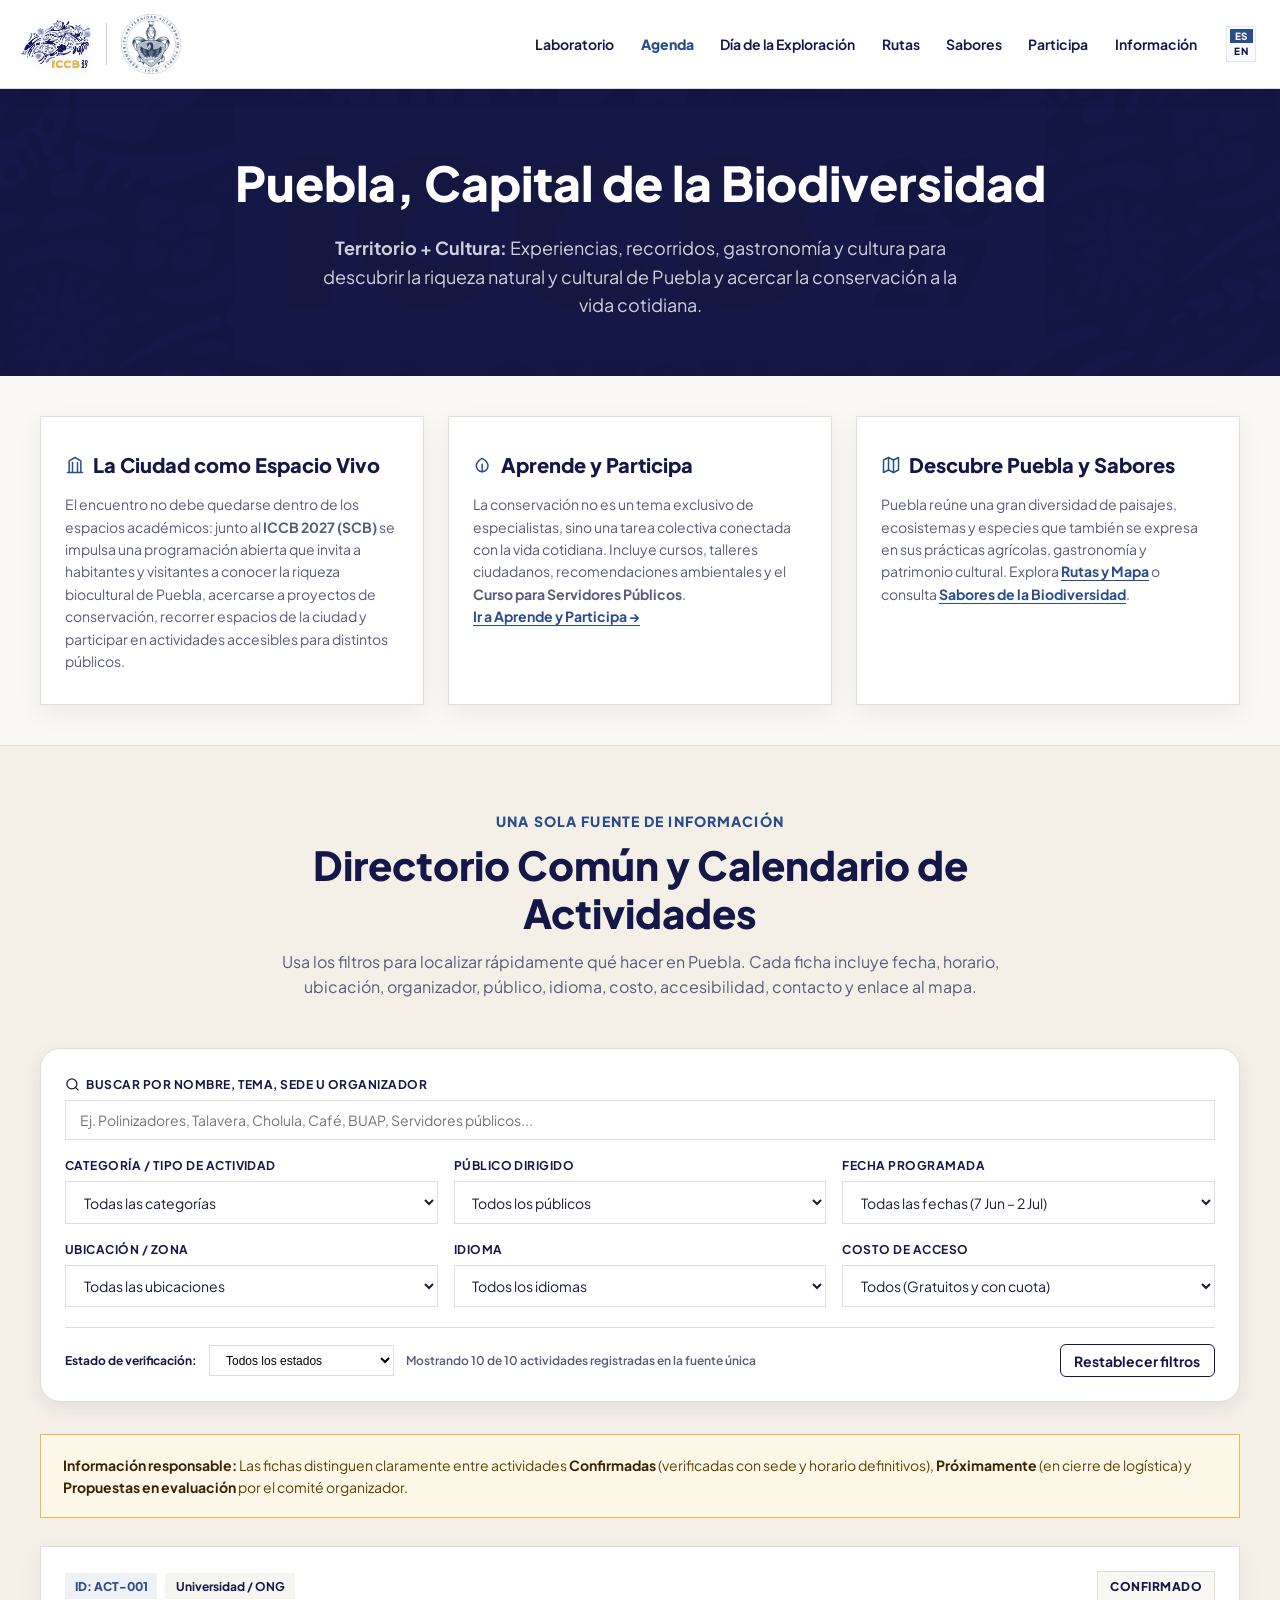
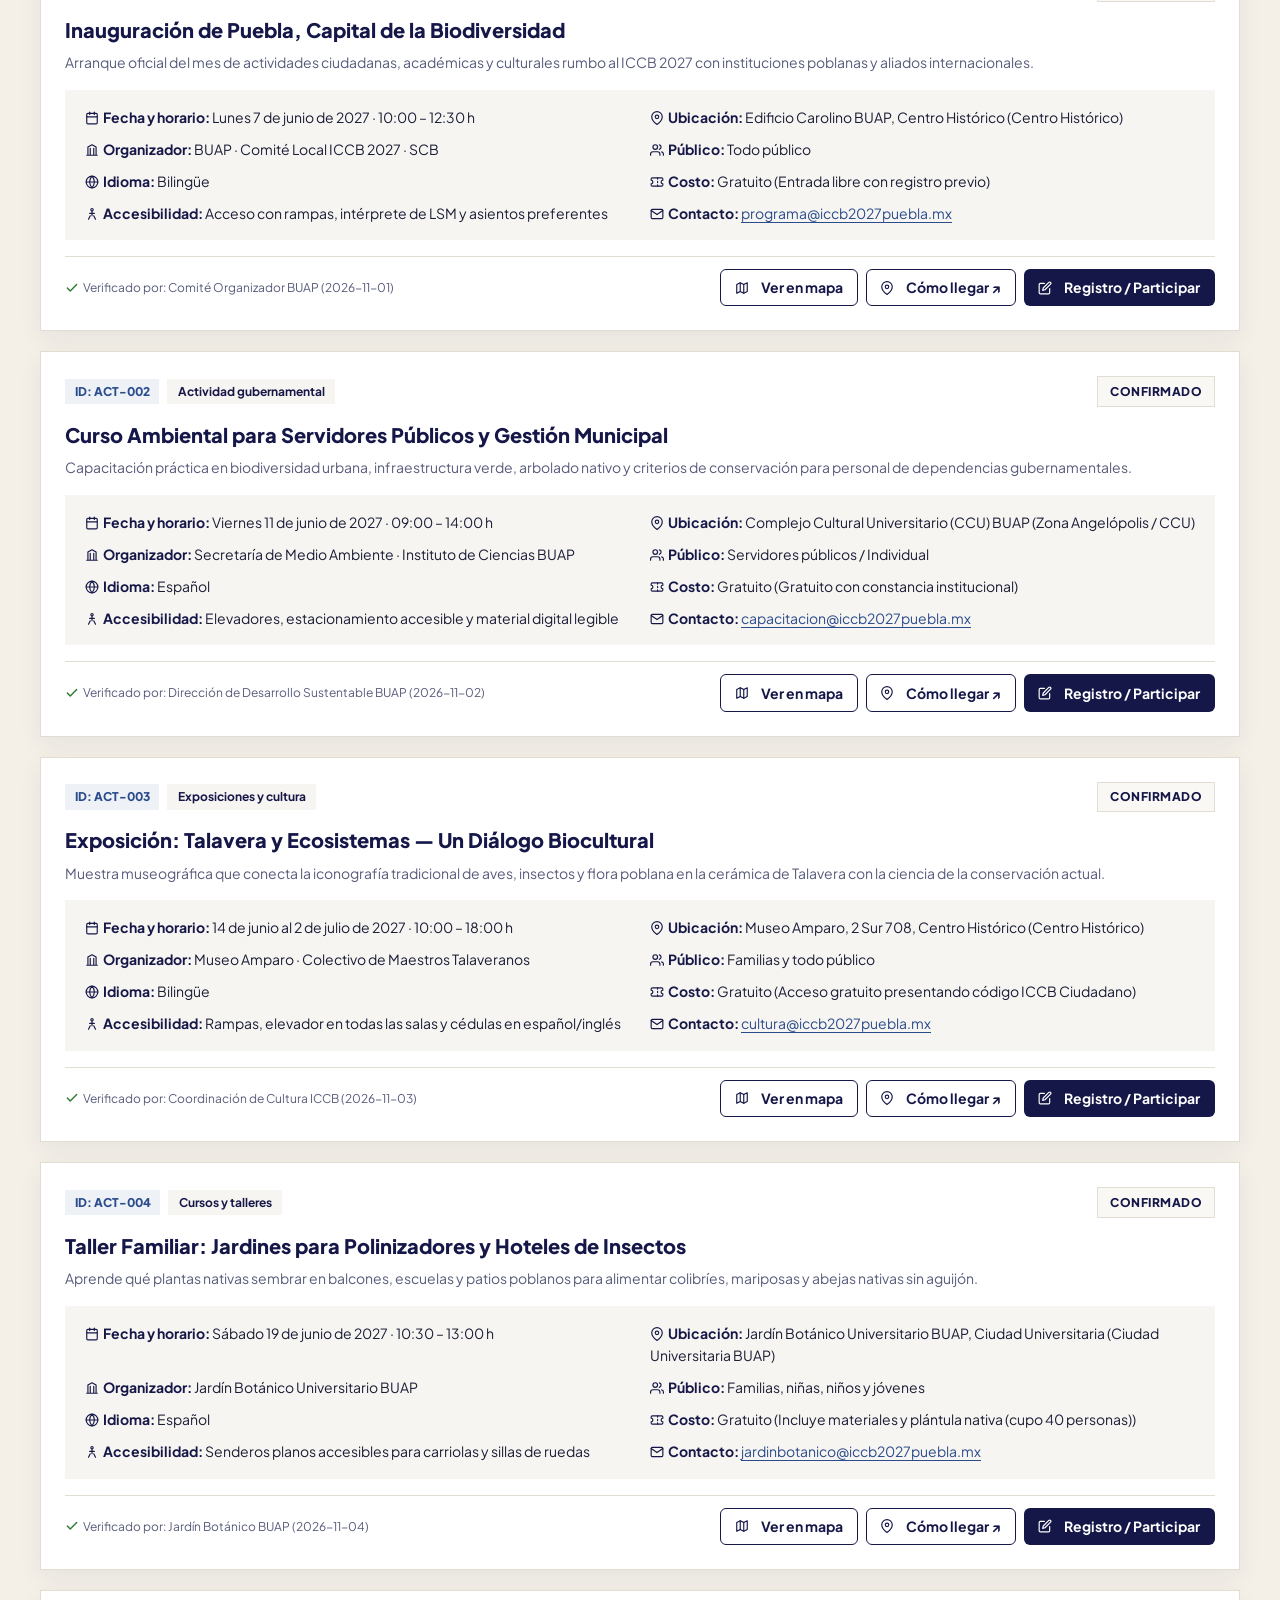
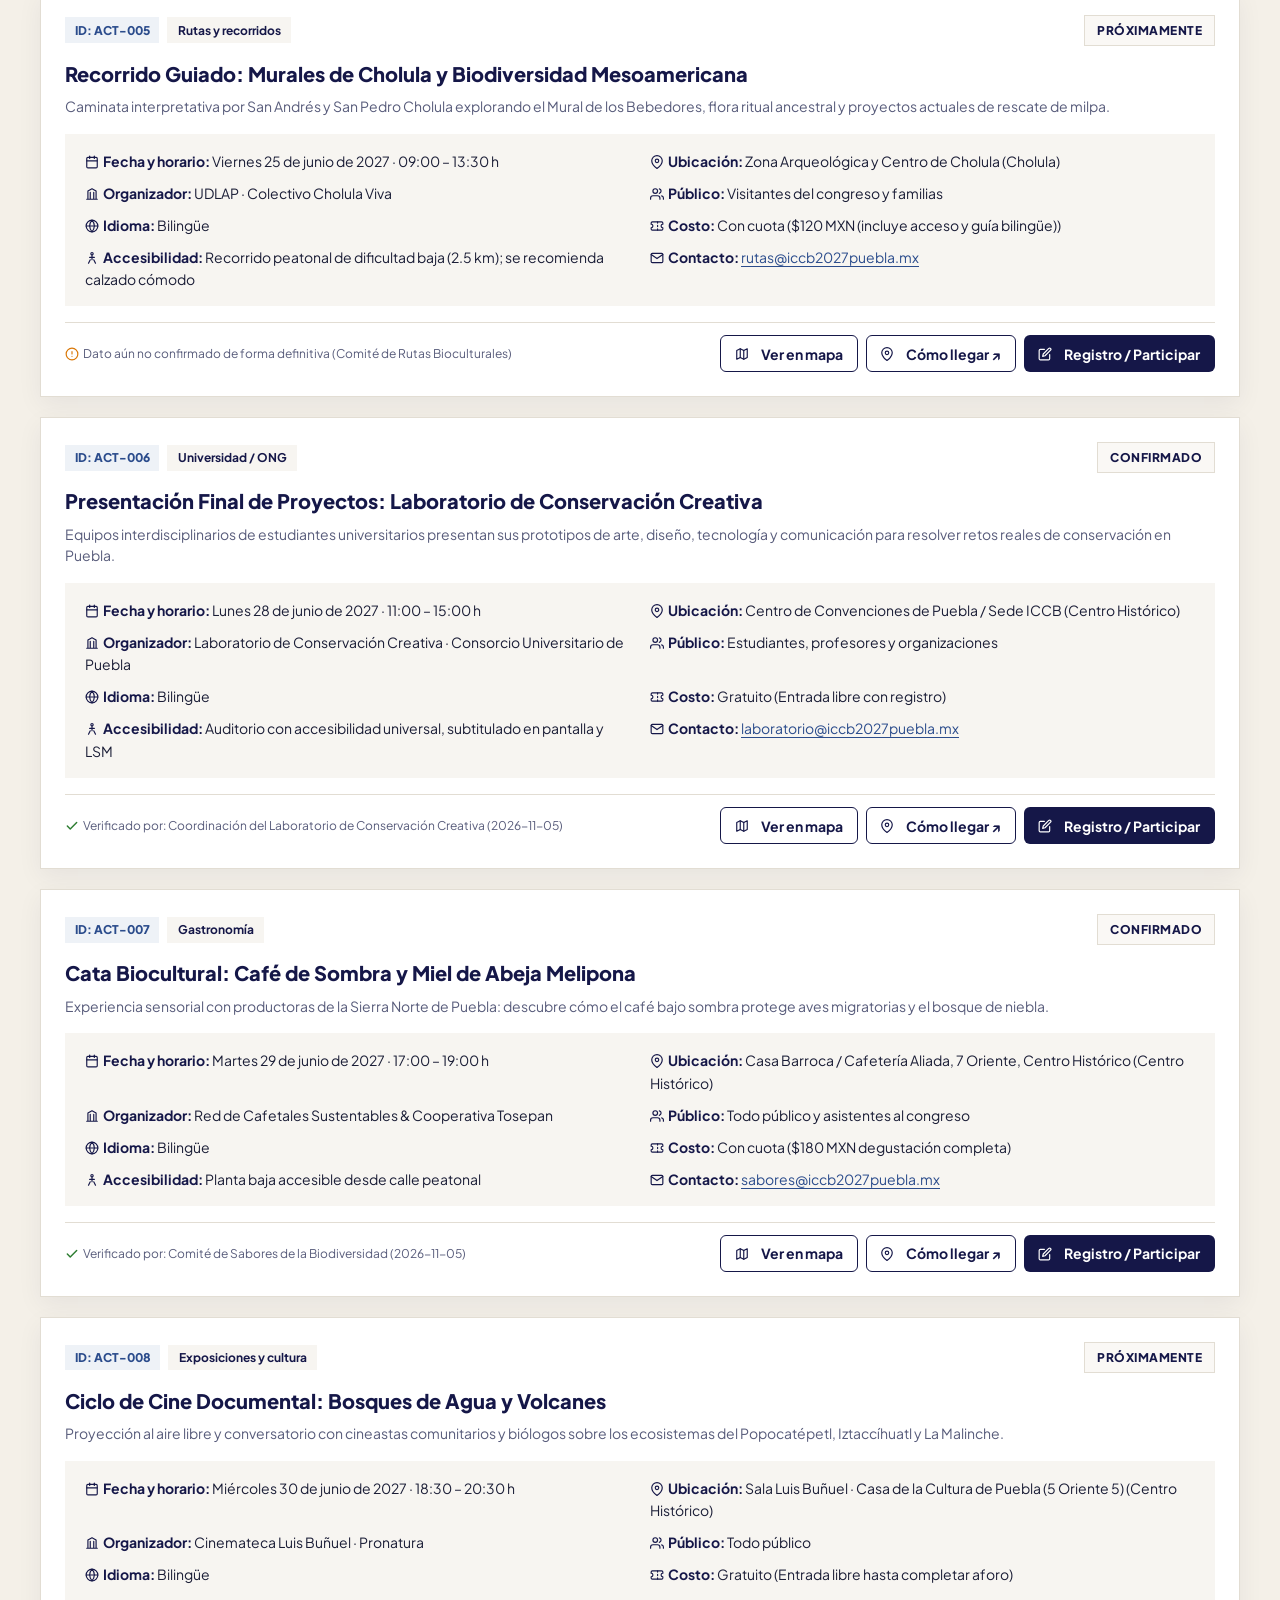
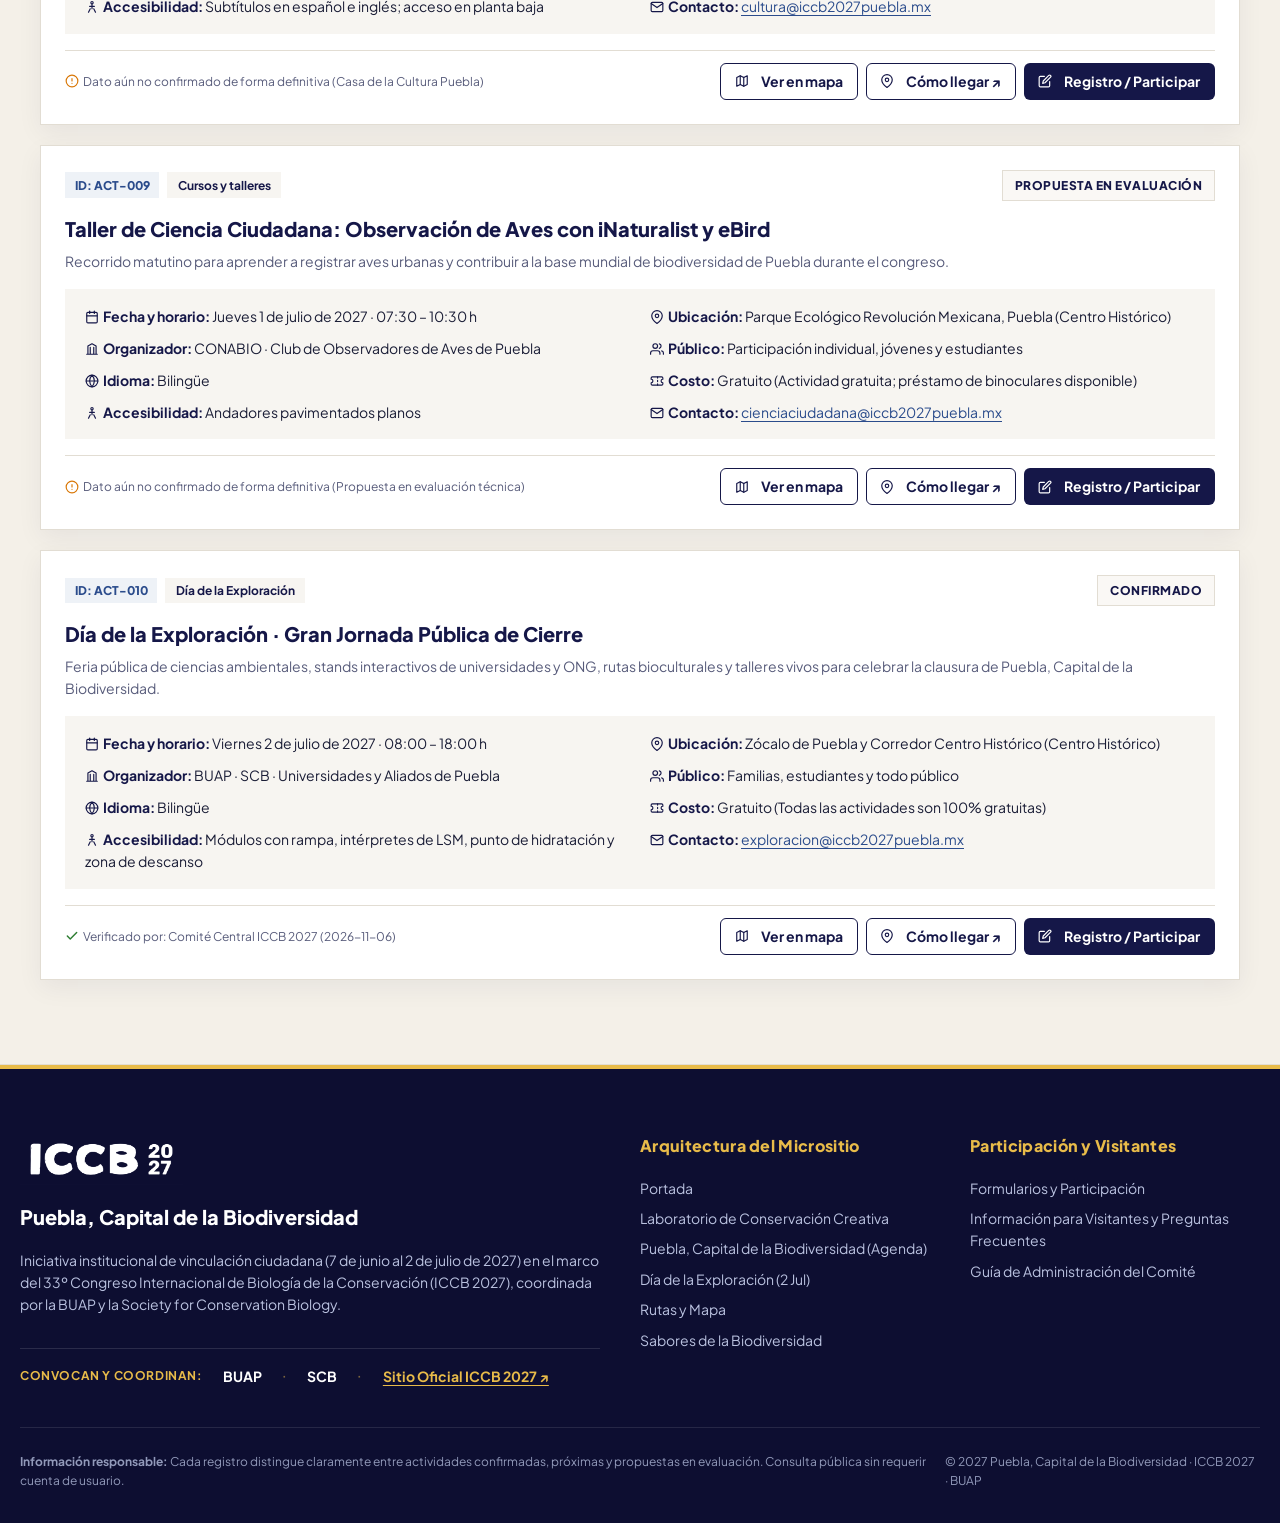
==== commit 9467d1ce: "Actualiza la portada y el contenido autorizado" ====
--- a/agenda.html
+++ b/agenda.html
@@ -29,7 +29,8 @@
     <header class="site-header">
         <div class="header-container">
             <a href="index.html" class="brand-wrapper" aria-label="ICCB 2027 Puebla · BUAP">
-                <img src="assets/img/ICCB_Logo_Main.png" alt="ICCB 2027" class="brand-logo-img brand-logo-iccb">
+                <img src="assets/img/Logo Main__Logo Complete.png" alt="ICCB 2027"
+                    class="brand-logo-img brand-logo-iccb">
                 <span class="brand-divider" aria-hidden="true"></span>
                 <img src="assets/img/Logo_BUAP.webp" alt="BUAP" class="brand-logo-img brand-logo-buap">
             </a>
@@ -49,42 +50,37 @@
                 <ul class="nav-list">
                     <li>
                         <a href="ccl.html" class="nav-link">
-                            <span>Laboratorio</span>
+<span>Laboratorio</span>
                         </a>
                     </li>
                     <li>
                         <a href="agenda.html" class="nav-link active">
-                            <span>Agenda</span>
+<span>Agenda</span>
                         </a>
                     </li>
                     <li>
                         <a href="exploracion.html" class="nav-link">
-                            <span>Día de la Exploración</span>
+<span>Día de la Exploración</span>
                         </a>
                     </li>
                     <li>
                         <a href="rutas.html" class="nav-link">
-                            <span>Rutas</span>
+<span>Rutas</span>
                         </a>
                     </li>
                     <li>
                         <a href="menu.html" class="nav-link">
-                            <span>Sabores</span>
+<span>Sabores</span>
                         </a>
                     </li>
                     <li>
                         <a href="participa.html" class="nav-link">
-                            <span>Participa</span>
-                        </a>
-                    </li>
-                    <li>
-                        <a href="info.html" class="nav-link nav-info-link" aria-label="Información"
-                            title="Información"><svg aria-hidden="true" focusable="false" width="22" height="22"
-                                viewBox="0 0 24 24" fill="none" stroke="currentColor" stroke-width="1.8"
-                                stroke-linecap="round">
-                                <circle cx="12" cy="12" r="9" />
-                                <path d="M12 11v5m0-8h.01" />
-                            </svg>
+<span>Participa</span>
+                        </a>
+                    </li>
+                    <li>
+                        <a href="info.html" class="nav-link">
+<span>Información</span>
                         </a>
                     </li>
                 </ul>
@@ -194,137 +190,137 @@
                 <div class="container">
 
                     <div class="section-head-center">
-                        <h2 class="section-main-title"> AGENDA DE LAS ACTIVIDADES</h2>
+                        <span class="section-eyebrow">Una Sola Fuente de Información</span>
+                        <h2 class="section-main-title">Directorio Común y Calendario de Actividades</h2>
                         <p class="section-main-desc">
-                            Usa los filtros para encontrar qué hacer en Puebla.
+                            Usa los filtros para localizar rápidamente qué hacer en Puebla. Cada ficha incluye fecha,
+                            horario, ubicación, organizador, público, idioma, costo, accesibilidad, contacto y enlace al
+                            mapa.
                         </p>
                     </div>
 
                     <!-- CAJA DE FILTROS DEL DIRECTORIO -->
-                    <details class="agenda-filters">
-                        <summary class="agenda-date-summary agenda-filter-toggle">
-                            <svg width="18" height="18" viewBox="0 0 24 24" fill="none" stroke="currentColor"
-                                stroke-width="2" stroke-linecap="round" aria-hidden="true">
-                                <circle cx="11" cy="11" r="7" />
-                                <path d="m16 16 4 4" />
-                            </svg>
-                            <span>Filtrar Contenido</span>
-                        </summary>
-                        <div class="directory-filter-box" role="region"
-                            aria-label="Filtros del directorio de actividades">
-                            <!-- Búsqueda por palabra clave -->
-                            <div class="filter-field">
-                                <label for="filtro-texto" style="display:inline-flex; align-items:center; gap:0.4rem;">
-                                    <svg width="15" height="15" viewBox="0 0 24 24" fill="none" stroke="currentColor"
-                                        stroke-width="2" stroke-linecap="round" stroke-linejoin="round">
-                                        <circle cx="11" cy="11" r="8" />
-                                        <line x1="21" y1="21" x2="16.65" y2="16.65" />
-                                    </svg>
-                                    Buscar por nombre, tema, sede u organizador
+                    <div class="directory-filter-box" role="region" aria-label="Filtros del directorio de actividades">
+                        <!-- Búsqueda por palabra clave -->
+                        <div class="filter-field">
+                            <label for="filtro-texto" style="display:inline-flex; align-items:center; gap:0.4rem;">
+                                <svg width="15" height="15" viewBox="0 0 24 24" fill="none" stroke="currentColor"
+                                    stroke-width="2" stroke-linecap="round" stroke-linejoin="round">
+                                    <circle cx="11" cy="11" r="8" />
+                                    <line x1="21" y1="21" x2="16.65" y2="16.65" />
+                                </svg>
+                                Buscar por nombre, tema, sede u organizador
+                            </label>
+                            <input type="text" id="filtro-texto"
+                                placeholder="Ej. Polinizadores, Talavera, Cholula, Café, BUAP, Servidores públicos...">
+                        </div>
+
+                        <!-- Cuadrícula con los selectores -->
+                        <div class="filter-controls-grid">
+                            <!-- 1. Filtro por Tipo / Categoría -->
+                            <div class="filter-field">
+                                <label for="filtro-tipo">Categoría / Tipo de actividad</label>
+                                <select id="filtro-tipo">
+                                    <option value="todos">Todas las categorías</option>
+                                    <option value="universidad_ong">Universidad / ONG</option>
+                                    <option value="gastronomia">Gastronomía (Sabores)</option>
+                                    <option value="cursos_talleres">Cursos y talleres</option>
+                                    <option value="exposiciones_cultura">Exposiciones y cultura</option>
+                                    <option value="rutas_recorridos">Rutas y recorridos</option>
+                                    <option value="gubernamental">Actividades gubernamentales</option>
+                                    <option value="exploracion">Día de la Exploración (2 Jul)</option>
+                                </select>
+                            </div>
+
+                            <!-- 2. Filtro por Público -->
+                            <div class="filter-field">
+                                <label for="filtro-publico">Público dirigido</label>
+                                <select id="filtro-publico">
+                                    <option value="todos">Todos los públicos</option>
+                                    <option value="familias">Familias, niñas, niños y jóvenes</option>
+                                    <option value="individual">Participación individual</option>
+                                    <option value="estudiantes">Estudiantes universitarios</option>
+                                    <option value="visitantes_congreso">Visitantes del congreso ICCB</option>
+                                </select>
+                            </div>
+
+                            <!-- 3. Filtro por Fecha -->
+                            <div class="filter-field">
+                                <label for="filtro-fecha">Fecha programada</label>
+                                <select id="filtro-fecha">
+                                    <option value="todas">Todas las fechas (7 Jun – 2 Jul)</option>
+                                    <option value="2027-06-07">7 de junio 2027 (Apertura)</option>
+                                    <option value="2027-06-11">11 de junio 2027</option>
+                                    <option value="2027-06-14">14 de junio 2027</option>
+                                    <option value="2027-06-19">19 de junio 2027</option>
+                                    <option value="2027-06-25">25 de junio 2027</option>
+                                    <option value="2027-06-28">28 de junio 2027</option>
+                                    <option value="2027-06-29">29 de junio 2027</option>
+                                    <option value="2027-06-30">30 de junio 2027</option>
+                                    <option value="2027-07-01">1 de julio 2027</option>
+                                    <option value="2027-07-02">2 de julio 2027 (Día de la Exploración)</option>
+                                </select>
+                            </div>
+
+                            <!-- 4. Filtro por Ubicación / Zona -->
+                            <div class="filter-field">
+                                <label for="filtro-zona">Ubicación / Zona</label>
+                                <select id="filtro-zona">
+                                    <option value="todas">Todas las ubicaciones</option>
+                                    <option value="Centro Histórico">Centro Histórico de Puebla</option>
+                                    <option value="Ciudad Universitaria BUAP">Ciudad Universitaria BUAP</option>
+                                    <option value="Zona Angelópolis / CCU">Zona Angelópolis / CCU BUAP</option>
+                                    <option value="Cholula">San Andrés y San Pedro Cholula</option>
+                                </select>
+                            </div>
+
+                            <!-- 5. Filtro por Idioma -->
+                            <div class="filter-field">
+                                <label for="filtro-idioma">Idioma</label>
+                                <select id="filtro-idioma">
+                                    <option value="todos">Todos los idiomas</option>
+                                    <option value="Español">Español</option>
+                                    <option value="Bilingüe">Bilingüe (Español / Inglés)</option>
+                                </select>
+                            </div>
+
+                            <!-- 6. Filtro por Costo y Estado -->
+                            <div class="filter-field">
+                                <label for="filtro-costo">Costo de acceso</label>
+                                <select id="filtro-costo">
+                                    <option value="todos">Todos (Gratuitos y con cuota)</option>
+                                    <option value="Gratuito">Gratuito (Entrada libre)</option>
+                                    <option value="Con cuota">Con cuota / recuperación</option>
+                                </select>
+                            </div>
+                        </div>
+
+                        <!-- Barra inferior del filtro: Estado de confirmación y botón de limpiar -->
+                        <div
+                            style="display:flex; flex-wrap:wrap; justify-content:space-between; align-items:center; gap:1rem; margin-top:1.25rem; padding-top:1rem; border-top:1px solid var(--color-cream-border);">
+                            <div style="display:flex; align-items:center; gap:0.75rem; flex-wrap:wrap;">
+                                <label for="filtro-estado"
+                                    style="font-size:var(--font-xs); font-weight:700; color:var(--color-navy);">
+                                    Estado de verificación:
                                 </label>
-                                <input type="text" id="filtro-texto"
-                                    placeholder="Ej. Polinizadores, Talavera, Cholula, Café, BUAP, Servidores públicos...">
-                            </div>
-                            <!-- Cuadrícula con los selectores -->
-                            <div class="filter-controls-grid">
-                                <!-- 1. Filtro por Tipo / Categoría -->
-                                <div class="filter-field">
-                                    <label for="filtro-tipo">Categoría / Tipo de actividad</label>
-                                    <select id="filtro-tipo">
-                                        <option value="todos">Todas las categorías</option>
-                                        <option value="universidad_ong">Universidad / ONG</option>
-                                        <option value="gastronomia">Gastronomía (Sabores)</option>
-                                        <option value="cursos_talleres">Cursos y talleres</option>
-                                        <option value="exposiciones_cultura">Exposiciones y cultura</option>
-                                        <option value="rutas_recorridos">Rutas y recorridos</option>
-                                        <option value="gubernamental">Actividades gubernamentales</option>
-                                        <option value="exploracion">Día de la Exploración (2 Jul)</option>
-                                    </select>
-                                </div>
-                                <!-- 2. Filtro por Público -->
-                                <div class="filter-field">
-                                    <label for="filtro-publico">Público dirigido</label>
-                                    <select id="filtro-publico">
-                                        <option value="todos">Todos los públicos</option>
-                                        <option value="familias">Familias, niñas, niños y jóvenes</option>
-                                        <option value="individual">Participación individual</option>
-                                        <option value="estudiantes">Estudiantes universitarios</option>
-                                        <option value="visitantes_congreso">Visitantes del congreso ICCB</option>
-                                    </select>
-                                </div>
-                                <!-- 3. Filtro por Fecha -->
-                                <div class="filter-field">
-                                    <label for="filtro-fecha">Fecha programada</label>
-                                    <select id="filtro-fecha">
-                                        <option value="todas">Todas las fechas (7 Jun – 2 Jul)</option>
-                                        <option value="2027-06-07">7 de junio 2027 (Apertura)</option>
-                                        <option value="2027-06-11">11 de junio 2027</option>
-                                        <option value="2027-06-14">14 de junio 2027</option>
-                                        <option value="2027-06-19">19 de junio 2027</option>
-                                        <option value="2027-06-25">25 de junio 2027</option>
-                                        <option value="2027-06-28">28 de junio 2027</option>
-                                        <option value="2027-06-29">29 de junio 2027</option>
-                                        <option value="2027-06-30">30 de junio 2027</option>
-                                        <option value="2027-07-01">1 de julio 2027</option>
-                                        <option value="2027-07-02">2 de julio 2027 (Día de la Exploración)</option>
-                                    </select>
-                                </div>
-                                <!-- 4. Filtro por Ubicación / Zona -->
-                                <div class="filter-field">
-                                    <label for="filtro-zona">Ubicación / Zona</label>
-                                    <select id="filtro-zona">
-                                        <option value="todas">Todas las ubicaciones</option>
-                                        <option value="Centro Histórico">Centro Histórico de Puebla</option>
-                                        <option value="Ciudad Universitaria BUAP">Ciudad Universitaria BUAP</option>
-                                        <option value="Zona Angelópolis / CCU">Zona Angelópolis / CCU BUAP</option>
-                                        <option value="Cholula">San Andrés y San Pedro Cholula</option>
-                                    </select>
-                                </div>
-                                <!-- 5. Filtro por Idioma -->
-                                <div class="filter-field">
-                                    <label for="filtro-idioma">Idioma</label>
-                                    <select id="filtro-idioma">
-                                        <option value="todos">Todos los idiomas</option>
-                                        <option value="Español">Español</option>
-                                        <option value="Bilingüe">Bilingüe (Español / Inglés)</option>
-                                    </select>
-                                </div>
-                                <!-- 6. Filtro por Costo y Estado -->
-                                <div class="filter-field">
-                                    <label for="filtro-costo">Costo de acceso</label>
-                                    <select id="filtro-costo">
-                                        <option value="todos">Todos (Gratuitos y con cuota)</option>
-                                        <option value="Gratuito">Gratuito (Entrada libre)</option>
-                                        <option value="Con cuota">Con cuota / recuperación</option>
-                                    </select>
-                                </div>
-                            </div>
-                            <!-- Barra inferior del filtro: Estado de confirmación y botón de limpiar -->
-                            <div
-                                style="display:flex; flex-wrap:wrap; justify-content:space-between; align-items:center; gap:1rem; margin-top:1.25rem; padding-top:1rem; border-top:1px solid var(--color-cream-border);">
-                                <div style="display:flex; align-items:center; gap:0.75rem; flex-wrap:wrap;">
-                                    <label for="filtro-estado"
-                                        style="font-size:var(--font-xs); font-weight:700; color:var(--color-navy);">
-                                        Estado de verificación:
-                                    </label>
-                                    <select id="filtro-estado"
-                                        style="padding:0.4rem 0.75rem; border-radius:0; border:1px solid var(--color-border); font-size:var(--font-xs); background:#fff;">
-                                        <option value="todos">Todos los estados</option>
-                                        <option value="confirmada">Solo Confirmadas</option>
-                                        <option value="proximamente">Próximamente</option>
-                                        <option value="propuesta">Propuestas en evaluación</option>
-                                    </select>
-                                    <span id="contador-actividades"
-                                        style="font-size:var(--font-xs); color:var(--color-text-muted); font-weight:600;">
-                                        Cargando actividades...
-                                    </span>
-                                </div>
-                                <button type="button" id="btn-limpiar-filtros" class="btn btn-outline btn-sm">
-                                    Restablecer filtros
-                                </button>
-                            </div>
-                        </div>
-                    </details>
+                                <select id="filtro-estado"
+                                    style="padding:0.4rem 0.75rem; border-radius:0; border:1px solid var(--color-border); font-size:var(--font-xs); background:#fff;">
+                                    <option value="todos">Todos los estados</option>
+                                    <option value="confirmada">Solo Confirmadas</option>
+                                    <option value="proximamente">Próximamente</option>
+                                    <option value="propuesta">Propuestas en evaluación</option>
+                                </select>
+                                <span id="contador-actividades"
+                                    style="font-size:var(--font-xs); color:var(--color-text-muted); font-weight:600;">
+                                    Cargando actividades...
+                                </span>
+                            </div>
+
+                            <button type="button" id="btn-limpiar-filtros" class="btn btn-outline btn-sm">
+                                Restablecer filtros
+                            </button>
+                        </div>
+                    </div>
 
                     <!-- Aviso de información responsable -->
                     <div class="disclaimer-banner" style="margin-top:0; margin-bottom:1.75rem;">
@@ -385,7 +381,7 @@
                 <ul class="footer-nav">
                     <li><a href="participa.html">Formularios y Participación</a></li>
                     <li><a href="info.html">Información para Visitantes y Preguntas Frecuentes</a></li>
-                    <li><a href="info.html#preguntas-frecuentes">Preguntas frecuentes</a></li>
+                    <li><a href="info.html#guia-actualizacion">Guía de Administración del Comité</a></li>
                 </ul>
             </div>
         </div>
@@ -404,10 +400,7 @@
 
     <!-- Scripts: data.js (fuente única) y main.js (renderizado y filtros) -->
     <script src="assets/js/data.js"></script>
-    <script src="assets/js/i18n-en.js"></script>
-    <script src="assets/js/i18n.js"></script>
-
-<script src="assets/js/main.js"></script>
+    <script src="assets/js/main.js"></script>
 </body>
 
 </html>
--- a/assets/css/styles.css
+++ b/assets/css/styles.css
@@ -1,3 +1,25 @@
+/* ==============================================================================
+   ¡BIENVENIDO AL ARCHIVO STYLES.CSS! (EL ARMARIO Y PINTURA DE TU PÁGINA)
+   ==============================================================================
+   Si HTML es el esqueleto de tu sitio, CSS es la piel, el maquillaje y la ropa.
+   En CSS siempre se sigue esta regla mágica:
+   
+   ¿A quién quiero vestir? {
+       ¿Qué prenda o pintura le pongo?: ¿De qué color o tamaño?;
+   }
+   
+   Ejemplo:
+   h1 {
+       color: red;  <-- "Al título h1 píntalo de rojo"
+   }
+   ============================================================================== */
+
+/* ==============================================================================
+   1. :root — LA CAJA DE PINTURAS Y MEDIDAS (VARIABLES)
+   Imagina que :root es una paleta de pintor donde guardamos colores y tamaños
+   con un nombre fácil. Si un día queremos cambiar el color azul de toda la web,
+   solo cambiamos una línea aquí y ¡pum!, se actualiza en todas partes.
+   ============================================================================== */
 :root {
     /* --- COLORES CREMA Y TIERRA (FONDOS Y BORDES SUAVES) --- */
     --color-cream: #F4F0E8;
@@ -125,13 +147,14 @@
 
 /* ==============================================================================
    2. REINICIO UNIVERSAL (RESET DE ESPACIOS)
-   El asterisco (*) significa para toda la página
+   El asterisco (*) significa "¡Para TODO el mundo en la página!".
+   Por defecto, los navegadores le ponen márgenes raros a todo; esto lo limpia a cero.
    ============================================================================== */
 *,
 *::before,
 *::after {
     /* box-sizing: border-box: Si una caja mide 100px de ancho y le pones borde de 5px,
-       sigue midiendo 100px exactos en total. */
+       sigue midiendo 100px exactos en total. ¡Evita que las cosas se descuadren! */
     box-sizing: border-box;
     margin: 0;
     /* Quita el margen exterior no deseado */
@@ -372,7 +395,7 @@
            Se queda pegada arriba mientras haces scroll (position: sticky).
            ====================================================================== */
 .site-header {
-    background: #ffffffaf;
+    background: #fff;
     /* Fondo blanco limpio */
     position: sticky;
     /* Se pega al techo cuando bajas la página */
@@ -709,7 +732,7 @@
 .hero-bg-texture {
     position: absolute;
     inset: 0;
-    background-image: url('../img/Logo Main__Logo Texture Dark.png');
+    background-image: url('../img/Logo Main__Logo TExture Light.png');
     background-size: cover;
     /* Llena todo el espacio sin deformarse */
     background-position: center;
@@ -2278,87 +2301,6 @@
     background: var(--color-cream-light);
 }
 
-.agenda-filters {
-    margin-bottom: 1.25rem;
-}
-
-.agenda-filter-toggle {
-    background: #fff;
-    border: 1px solid var(--color-border);
-    border-radius: var(--radius-md);
-}
-
-.agenda-filter-toggle:hover {
-    background: var(--color-cream-light);
-}
-
-.agenda-filter-toggle span {
-    margin-inline-end: auto;
-}
-
-.agenda-filters[open] .agenda-filter-toggle::after {
-    transform: rotate(225deg);
-}
-
-.agenda-filters .directory-filter-box {
-    margin-block: .65rem 0;
-}
-
-
-.form-demo-note {
-    margin-bottom: 1rem;
-    color: var(--color-text-muted);
-}
-
-/* Agenda por fecha */
-.agenda-date-panel {
-    margin-bottom: .8rem;
-    border: 1px solid var(--color-cream-border);
-    background: #fff;
-}
-
-.agenda-date-panel[data-fecha="2027-07-02"] {
-    border: 2px solid var(--color-gold);
-}
-
-.agenda-date-summary {
-    display: flex;
-    align-items: center;
-    gap: .65rem 1rem;
-    padding: .9rem 1rem;
-    list-style: none;
-    cursor: pointer;
-    background: #e3efed;
-    color: var(--color-navy);
-    font-weight: 800;
-}
-
-.agenda-date-summary::-webkit-details-marker { display: none; }
-.agenda-date-summary:hover { background: #d8e9e6; }
-.agenda-date-summary:focus-visible { outline: 2px solid var(--color-talavera-blue); outline-offset: -2px; }
-.agenda-date-summary time { margin-inline-end: auto; }
-.agenda-date-summary time::first-letter { text-transform: uppercase; }
-
-.agenda-date-summary::after {
-    content: "";
-    flex: 0 0 .5rem;
-    height: .5rem;
-    border-right: 2px solid currentColor;
-    border-bottom: 2px solid currentColor;
-    transform: rotate(45deg);
-}
-
-.agenda-date-panel[open] .agenda-date-summary::after { transform: rotate(225deg); }
-
-.agenda-date-count {
-    font-size: var(--font-xs);
-    font-weight: 600;
-}
-
-.agenda-date-activities { padding: clamp(.65rem, 2vw, 1.25rem); }
-.agenda-date-activities .activity-full-card:last-child { margin-bottom: 0; }
-
-
 /* Tarjeta de Ficha Completa de Actividad (Sección 3.2: incluye todos los metadatos) */
 .activity-full-card {
     background: #fff;
@@ -2565,7 +2507,6 @@
         top: 68px;
         padding: 0.5rem 0.75rem;
     }
-
     .lab-toc-inner {
         flex-wrap: nowrap;
         overflow-x: auto;
@@ -2574,7 +2515,6 @@
         scrollbar-width: none;
         -webkit-overflow-scrolling: touch;
     }
-
     .lab-toc-inner::-webkit-scrollbar {
         display: none;
     }
@@ -2840,7 +2780,6 @@
     color: var(--color-navy);
     margin-bottom: 0.4rem;
 }
-
 /* ===== Refinamiento solicitado: menú limpio y hero unificado ===== */
 .site-header .nav-link,
 .site-header .nav-link.highlight,
@@ -2853,32 +2792,13 @@
     border-radius: 0;
     transform: none;
 }
-
-.site-header .nav-link {
-    gap: 0;
-    font-weight: 650;
-}
-
+.site-header .nav-link { gap: 0; font-weight: 650; }
 .site-header .nav-link:hover,
-.site-header .nav-link.active {
-    color: var(--color-talavera-blue);
-    font-weight: 800;
-}
-
-.site-header .nav-link.highlight {
-    color: var(--color-navy);
-    font-weight: 650;
-}
-
-.site-header .nav-link.highlight:hover {
-    color: var(--color-talavera-blue);
-    font-weight: 800;
-}
-
+.site-header .nav-link.active { color: var(--color-talavera-blue); font-weight: 800; }
+.site-header .nav-link.highlight { color: var(--color-navy); font-weight: 650; }
+.site-header .nav-link.highlight:hover { color: var(--color-talavera-blue); font-weight: 800; }
 .site-header .nav-link .nav-icon,
-.site-header .nav-link .nav-icon-gold {
-    display: none;
-}
+.site-header .nav-link .nav-icon-gold { display: none; }
 
 /* Dos CTA como la referencia aprobada; solo cambia su presentación. */
 .hero-section .hero-btn-primary {
@@ -2890,13 +2810,11 @@
     font-size: 0.91rem;
     gap: 0.55rem;
 }
-
 .hero-section .hero-btn-primary:hover {
     background: var(--color-gold-hover);
     border-color: var(--color-gold-hover);
     color: var(--color-navy-deep);
 }
-
 .hero-btn-text {
     display: inline-flex;
     align-items: center;
@@ -2909,16 +2827,10 @@
     padding: 0.65rem 0.2rem;
     transition: opacity var(--transition-fast);
 }
-
-.hero-btn-text:hover {
-    color: var(--color-gold);
-}
+.hero-btn-text:hover { color: var(--color-gold); }
 
 /* Emblema dentro de la foto; evita una tarjeta independiente. */
-.hero-photo-frame {
-    position: relative;
-}
-
+.hero-photo-frame { position: relative; }
 .hero-iccb-overlay {
     position: absolute;
     z-index: 2;
@@ -2930,15 +2842,10 @@
     border: 0;
     padding: 0.35rem;
     object-fit: contain;
-    box-shadow: 0 3px 12px rgba(0, 0, 0, 0.12);
-}
-
+    box-shadow: 0 3px 12px rgba(0,0,0,0.12);
+}
 @media (max-width: 640px) {
-    .hero-iccb-overlay {
-        right: 0.65rem;
-        bottom: 4.5rem;
-        width: 74px;
-    }
+    .hero-iccb-overlay { right: 0.65rem; bottom: 4.5rem; width: 74px; }
 }
 
 
@@ -3073,17 +2980,9 @@
     box-shadow: none !important;
 }
 
-.lab-callout {
-    border-left: 3px solid var(--color-border) !important;
-}
-
-.lab-hours-badge strong {
-    color: var(--color-talavera-blue) !important;
-}
-
-.lab-hours-badge span {
-    color: var(--color-text-main) !important;
-}
+.lab-callout { border-left: 3px solid var(--color-border) !important; }
+.lab-hours-badge strong { color: var(--color-talavera-blue) !important; }
+.lab-hours-badge span { color: var(--color-text-main) !important; }
 
 /* 7) Palabras clave de biodiversidad: ya no como chips verdes */
 .topic-keywords-row {
@@ -3180,7 +3079,7 @@
     min-height: 58px;
 }
 
-.topic-keyword-item+.topic-keyword-item {
+.topic-keyword-item + .topic-keyword-item {
     border-left: 1px solid var(--color-cream-border);
 }
 
@@ -3188,11 +3087,9 @@
     .topic-keywords-panel {
         grid-template-columns: repeat(2, minmax(0, 1fr));
     }
-
     .topic-keyword-item:nth-child(2n+1) {
         border-left: 0;
     }
-
     .topic-keyword-item:nth-child(n+3) {
         border-top: 1px solid var(--color-cream-border);
     }
@@ -3238,7 +3135,7 @@
     padding-top: 1.8rem;
 }
 
-.home-initiative-card>div:first-child {
+.home-initiative-card > div:first-child {
     display: flex;
     flex-direction: column;
     flex: 1;
@@ -3278,9 +3175,7 @@
 
 /* ===== Ronda 5: tres ajustes de portada ===== */
 /* Quitar el emblema amarillo sobre la fotografía (imagen retirada del HTML). */
-.hero-iccb-overlay {
-    display: none !important;
-}
+.hero-iccb-overlay { display: none !important; }
 
 /* Hacer visible en azul el acceso secundario de la portada. */
 .hero-section .hero-btn-text,
@@ -3290,11 +3185,8 @@
     text-decoration-color: currentColor;
     text-underline-offset: 0.25rem;
 }
-
 .hero-section .hero-btn-text:hover,
-.hero-section .hero-btn-text:focus-visible {
-    color: #0D214D;
-}
+.hero-section .hero-btn-text:focus-visible { color: #0D214D; }
 
 /* Las tres tarjetas informativas comparten una única fila en escritorio. */
 .biodiversity-info-grid {
@@ -3302,11 +3194,8 @@
     grid-template-columns: repeat(3, minmax(0, 1fr));
     gap: 1.25rem;
 }
-
 @media (max-width: 767px) {
-    .biodiversity-info-grid {
-        grid-template-columns: 1fr;
-    }
+    .biodiversity-info-grid { grid-template-columns: 1fr; }
 }
 
 /* ===== Ronda 6: accesos rápidos y tarjetas de portada ===== */
@@ -3319,7 +3208,6 @@
     align-items: stretch;
     margin: 0;
 }
-
 .hero-section .hero-quick-link {
     display: flex;
     align-items: center;
@@ -3335,41 +3223,28 @@
     white-space: normal;
     text-decoration: none;
 }
-
 .hero-section .hero-btn-secondary.hero-quick-link {
     border: 2px solid var(--color-navy);
     background: transparent;
     color: var(--color-navy);
 }
-
 .hero-section .hero-btn-secondary.hero-quick-link:hover,
 .hero-section .hero-btn-secondary.hero-quick-link:focus-visible {
     background: rgba(21, 23, 72, .07);
     border-color: var(--color-navy);
     color: var(--color-navy);
 }
-
 .hero-section .hero-btn-primary.hero-quick-link-featured {
     background: var(--color-navy);
     border: 2px solid var(--color-navy);
     color: #fff;
 }
-
 .hero-section .hero-btn-primary.hero-quick-link-featured:hover,
 .hero-section .hero-btn-primary.hero-quick-link-featured:focus-visible {
     background: var(--color-talavera-blue);
     border-color: var(--color-talavera-blue);
     color: #fff;
 }
-
-#home.hero-section {
-    border-bottom: 0;
-}
-
-#presentacion-iniciativa {
-    background: linear-gradient(to bottom, #edeae4, #fff);
-}
-
 #presentacion-iniciativa .biodiversity-info-grid {
     width: min(1440px, calc(100vw - 64px));
     max-width: none;
@@ -3380,48 +3255,26 @@
     grid-template-columns: repeat(3, minmax(0, 1fr));
     gap: 1.25rem;
 }
-
 #presentacion-iniciativa .biodiversity-info-card {
     width: 100%;
     min-width: 0;
     padding: 1.8rem 2rem !important;
 }
-
-#presentacion-iniciativa .biodiversity-info-card h3 {
-    text-wrap: balance;
-}
-
+#presentacion-iniciativa .biodiversity-info-card h3 { text-wrap: balance; }
 @media (max-width: 899px) {
-    .hero-inner .hero-quick-links {
-        grid-template-columns: repeat(2, minmax(0, 1fr));
-    }
-
-    .hero-section .hero-quick-link-featured {
-        grid-column: 1 / -1;
-    }
-
-    #presentacion-iniciativa .biodiversity-info-grid {
-        width: calc(100vw - 40px);
-        gap: .85rem;
-    }
-
-    #presentacion-iniciativa .biodiversity-info-card {
-        padding: 1.4rem 1rem !important;
-    }
-}
-
+    .hero-inner .hero-quick-links { grid-template-columns: repeat(2, minmax(0, 1fr)); }
+    .hero-section .hero-quick-link-featured { grid-column: 1 / -1; }
+    #presentacion-iniciativa .biodiversity-info-grid { width: calc(100vw - 40px); gap: .85rem; }
+    #presentacion-iniciativa .biodiversity-info-card { padding: 1.4rem 1rem !important; }
+}
 @media (max-width: 650px) {
-    .hero-inner .hero-quick-links {
-        gap: .75rem;
-    }
-
+    .hero-inner .hero-quick-links { gap: .75rem; }
     .hero-section .hero-quick-link {
         min-height: 60px;
         padding: .85rem .65rem;
         border-radius: 18px;
         font-size: 1rem;
     }
-
     #presentacion-iniciativa .biodiversity-info-grid {
         grid-template-columns: 1fr;
         width: calc(100vw - 32px);
@@ -3441,7 +3294,6 @@
     width: 100%;
     margin: 0;
 }
-
 .hero-section .hero-quick-links .hero-quick-link {
     flex: 0 0 auto;
     width: auto;
@@ -3452,30 +3304,21 @@
     line-height: 1.3;
     white-space: nowrap;
 }
-
 .hero-section .hero-quick-links .hero-btn-secondary.hero-quick-link {
     min-width: 105px;
 }
-
 .hero-section .hero-quick-links .hero-quick-link-featured {
     grid-column: auto;
 }
-
 @media (max-width: 650px) {
-    .hero-inner .hero-quick-links {
-        gap: .55rem;
-    }
-
+    .hero-inner .hero-quick-links { gap: .55rem; }
     .hero-section .hero-quick-links .hero-quick-link {
         min-height: 43px;
         padding: .55rem .75rem;
         font-size: .82rem;
         white-space: normal;
     }
-
-    .hero-section .hero-quick-links .hero-btn-secondary.hero-quick-link {
-        min-width: 0;
-    }
+    .hero-section .hero-quick-links .hero-btn-secondary.hero-quick-link { min-width: 0; }
 }
 
 
@@ -3486,34 +3329,24 @@
         min-height: calc(100svh - 88px);
         align-items: center;
     }
-
     .hero-inner {
         grid-template-columns: minmax(0, 1.2fr) minmax(0, .8fr);
         gap: clamp(1.4rem, 3.2vw, 3rem);
         padding: clamp(1.1rem, 3vh, 2rem) clamp(1.35rem, 3vw, 2.5rem);
     }
-
-    .hero-left {
-        min-width: 0;
-    }
-
+    .hero-left { min-width: 0; }
     .hero-title {
         font-size: clamp(2.55rem, 4.7vw, 4.25rem);
         line-height: 1.04;
         margin-bottom: .9rem;
     }
-
-    .hero-date-label {
-        margin-bottom: .9rem;
-    }
-
+    .hero-date-label { margin-bottom: .9rem; }
     .hero-subtitle {
         font-size: clamp(.89rem, 1.12vw, 1.02rem);
         line-height: 1.5;
         max-width: 680px;
         margin-bottom: 1.25rem;
     }
-
     .hero-inner .hero-quick-links {
         grid-column: auto;
         width: 100%;
@@ -3521,267 +3354,31 @@
         flex-wrap: nowrap;
         margin: 0;
     }
-
     .hero-section .hero-quick-links .hero-quick-link {
         font-size: clamp(.76rem, .97vw, .92rem);
         min-height: 44px;
         padding: .58rem .8rem;
         border-radius: 12px;
     }
-
     .hero-section .hero-quick-links .hero-btn-secondary.hero-quick-link {
         min-width: 78px;
     }
-
     .hero-section .hero-photo {
         max-height: min(62vh, 610px);
         object-fit: cover;
     }
 }
-
 /* En portátil baja: proteger la visibilidad de todo el contenido. */
 @media (min-width: 900px) and (max-height: 760px) {
-    .hero-inner {
-        padding-top: 1rem;
-        padding-bottom: 1rem;
-    }
-
-    .hero-title {
-        font-size: clamp(2.25rem, 4.1vw, 3.45rem);
-    }
-
-    .hero-date-label {
-        margin-bottom: .55rem;
-    }
-
-    .hero-subtitle {
-        font-size: .84rem;
-        line-height: 1.4;
-        margin-bottom: .9rem;
-    }
-
-    .hero-section .hero-quick-links .hero-quick-link {
-        min-height: 40px;
-        padding: .45rem .65rem;
-    }
-}
-
+    .hero-inner { padding-top: 1rem; padding-bottom: 1rem; }
+    .hero-title { font-size: clamp(2.25rem, 4.1vw, 3.45rem); }
+    .hero-date-label { margin-bottom: .55rem; }
+    .hero-subtitle { font-size: .84rem; line-height: 1.4; margin-bottom: .9rem; }
+    .hero-section .hero-quick-links .hero-quick-link { min-height: 40px; padding: .45rem .65rem; }
+}
 @media (max-width: 899px) {
-    .hero-inner {
-        gap: 1.4rem;
-        padding: 2rem 1.25rem;
-    }
-
-    .hero-title {
-        font-size: clamp(2.35rem, 8vw, 3.7rem);
-    }
-
-    .hero-subtitle {
-        max-width: 680px;
-        line-height: 1.5;
-        margin-bottom: 1.3rem;
-    }
-
-    .hero-inner .hero-quick-links {
-        grid-column: auto;
-        justify-content: flex-start;
-    }
-}
-
-/* Navegación compartida y portada institucional */
-.site-header .nav-info-link {
-    justify-content: center;
-    width: 44px;
-    min-height: 44px;
-    padding: 0;
-}
-
-@media (min-width: 992px) {
-    .site-header .header-container {
-        position: relative;
-    }
-
-    .site-header .main-nav {
-        flex: 1 1 auto;
-        justify-content: center;
-        padding-inline-end: 3rem;
-    }
-
-    .site-header .nav-list {
-        gap: clamp(.25rem, 1.35vw - .55rem, 1.35rem);
-    }
-
-    .site-header .nav-user-actions {
-        position: absolute;
-        inset-inline-end: 1.5rem;
-    }
-}
-
-#home .hero-quick-links {
-    flex-wrap: wrap;
-}
-
-#home .hero-quick-links .hero-quick-link {
-    min-height: 52px;
-    padding: .72rem clamp(.85rem, 1.4vw, 1.25rem);
-    font-size: clamp(.9rem, 1.2vw, 1rem);
-    border-radius: 999px;
-    white-space: normal;
-}
-
-#home .hero-quick-links .hero-btn-secondary {
-    min-width: 6rem;
-}
-/* Composición de portada ICCB 2027 */
-.cover-artwork {
-    position: absolute;
-    inset: 0;
-    pointer-events: none;
-    background: #edeae4 url('../img/ICCB_Plano_Blanco.png') 116% center / 68% auto no-repeat;
-}
-
-.cover-artwork::after {
-    content: "";
-    pointer-events: none;
-    position: absolute;
-    inset: 0;
-    background: linear-gradient(90deg, rgba(237, 234, 228, .95) 3%, rgba(237, 234, 228, .91) 30%, rgba(237, 234, 228, .74) 43%, transparent 58%);
-}
-
-.cover-figures {
-    position: absolute;
-    inset: 0;
-    pointer-events: none;
-}
-
-.cover-figure {
-    position: absolute;
-    display: block;
-    width: var(--figure-width);
-    max-width: none;
-    height: auto;
-    transform: rotate(var(--angle));
-    pointer-events: none;
-}
-
-.cover-figure--teporingo {
-    --figure-width: 43%;
-    --angle: -26deg;
-    top: -19%;
-    right: -13%;
-}
-
-.cover-figure--armadillo {
-    --figure-width: 49%;
-    --angle: -36deg;
-    top: -24%;
-    left: 36%;
-}
-
-.cover-figure--cacomixtle {
-    --figure-width: 52%;
-    --angle: -45deg;
-    top: 3%;
-    left: -4%;
-}
-
-.cover-figure--jaguar {
-    --figure-width: 53%;
-    --angle: -13deg;
-    bottom: -10%;
-    left: 2%;
-}
-
-.cover-figure--colibri {
-    --figure-width: 50%;
-    --angle: -32deg;
-    right: -12%;
-    bottom: -10%;
-}
-
-#home .hero-inner {
-    pointer-events: none;
-    grid-template-columns: minmax(0, 1fr);
-}
-
-#home .hero-quick-link {
-    pointer-events: auto;
-}
-
-#home .hero-left {
-    width: min(100%, 34rem, 48vw);
-}
-
-@media (max-width: 899px) {
-    .cover-artwork {
-        background-position: center top;
-        background-size: 100% auto;
-    }
-
-    .cover-artwork::after {
-        background: linear-gradient(180deg, transparent 12%, #edeae4 56%);
-    }
-
-    #home .hero-inner {
-        padding-top: clamp(10rem, 36vw, 18rem);
-    }
-
-    #home .hero-left {
-        width: min(100%, 34rem);
-        margin-inline: auto;
-    }
-}
-
-@media (max-width: 650px) {
-    .cover-artwork {
-        background-size: 125% auto;
-    }
-
-    .cover-figure { width: calc(var(--figure-width) * 1.28); }
-    .cover-figure--armadillo { top: -8%; }
-    .cover-figure--cacomixtle { top: 13%; left: -17%; }
-    .cover-figure--teporingo { top: 5%; right: -28%; }
-    .cover-figure--jaguar { bottom: 1%; left: -6%; }
-    .cover-figure--colibri { bottom: 9%; right: -26%; }
-}
-
-/* La zona del cursor permanece fija mientras se mueve la imagen. */
-.cover-figure::after {
-    content: "";
-    position: absolute;
-    inset: 19% 13%;
-    pointer-events: auto;
-}
-
-.cover-figure img {
-    display: block;
-    width: 100%;
-    height: auto;
-    scale: 1;
-    animation: cover-float var(--float-duration) ease-in-out var(--float-delay) infinite;
-    transition: scale 380ms ease-out;
-}
-
-.cover-figure:hover img {
-    scale: 1.07;
-}
-
-.cover-figure--teporingo { --float-duration: 5.4s; --float-delay: -.7s; --float-x: 12px; --float-y: -26px; }
-.cover-figure--armadillo { --float-duration: 6.3s; --float-delay: -2.1s; --float-x: -14px; --float-y: -22px; }
-.cover-figure--cacomixtle { --float-duration: 5.8s; --float-delay: -3.5s; --float-x: -18px; --float-y: -28px; }
-.cover-figure--jaguar { --float-duration: 6.8s; --float-delay: -4.7s; --float-x: 14px; --float-y: -24px; }
-.cover-figure--colibri { --float-duration: 4.7s; --float-delay: -1.6s; --float-x: -20px; --float-y: -36px; }
-
-@keyframes cover-float {
-    0%, 100% { translate: 0 0; }
-    50% {
-        translate: calc(var(--float-x) * var(--float-amplitude, 1))
-                   calc(var(--float-y) * var(--float-amplitude, 1));
-    }
-}
-
-@media (prefers-reduced-motion: reduce) {
-    .cover-figure img {
-        --float-amplitude: .35;
-    }
-}
+    .hero-inner { gap: 1.4rem; padding: 2rem 1.25rem; }
+    .hero-title { font-size: clamp(2.35rem, 8vw, 3.7rem); }
+    .hero-subtitle { max-width: 680px; line-height: 1.5; margin-bottom: 1.3rem; }
+    .hero-inner .hero-quick-links { grid-column: auto; justify-content: flex-start; }
+}
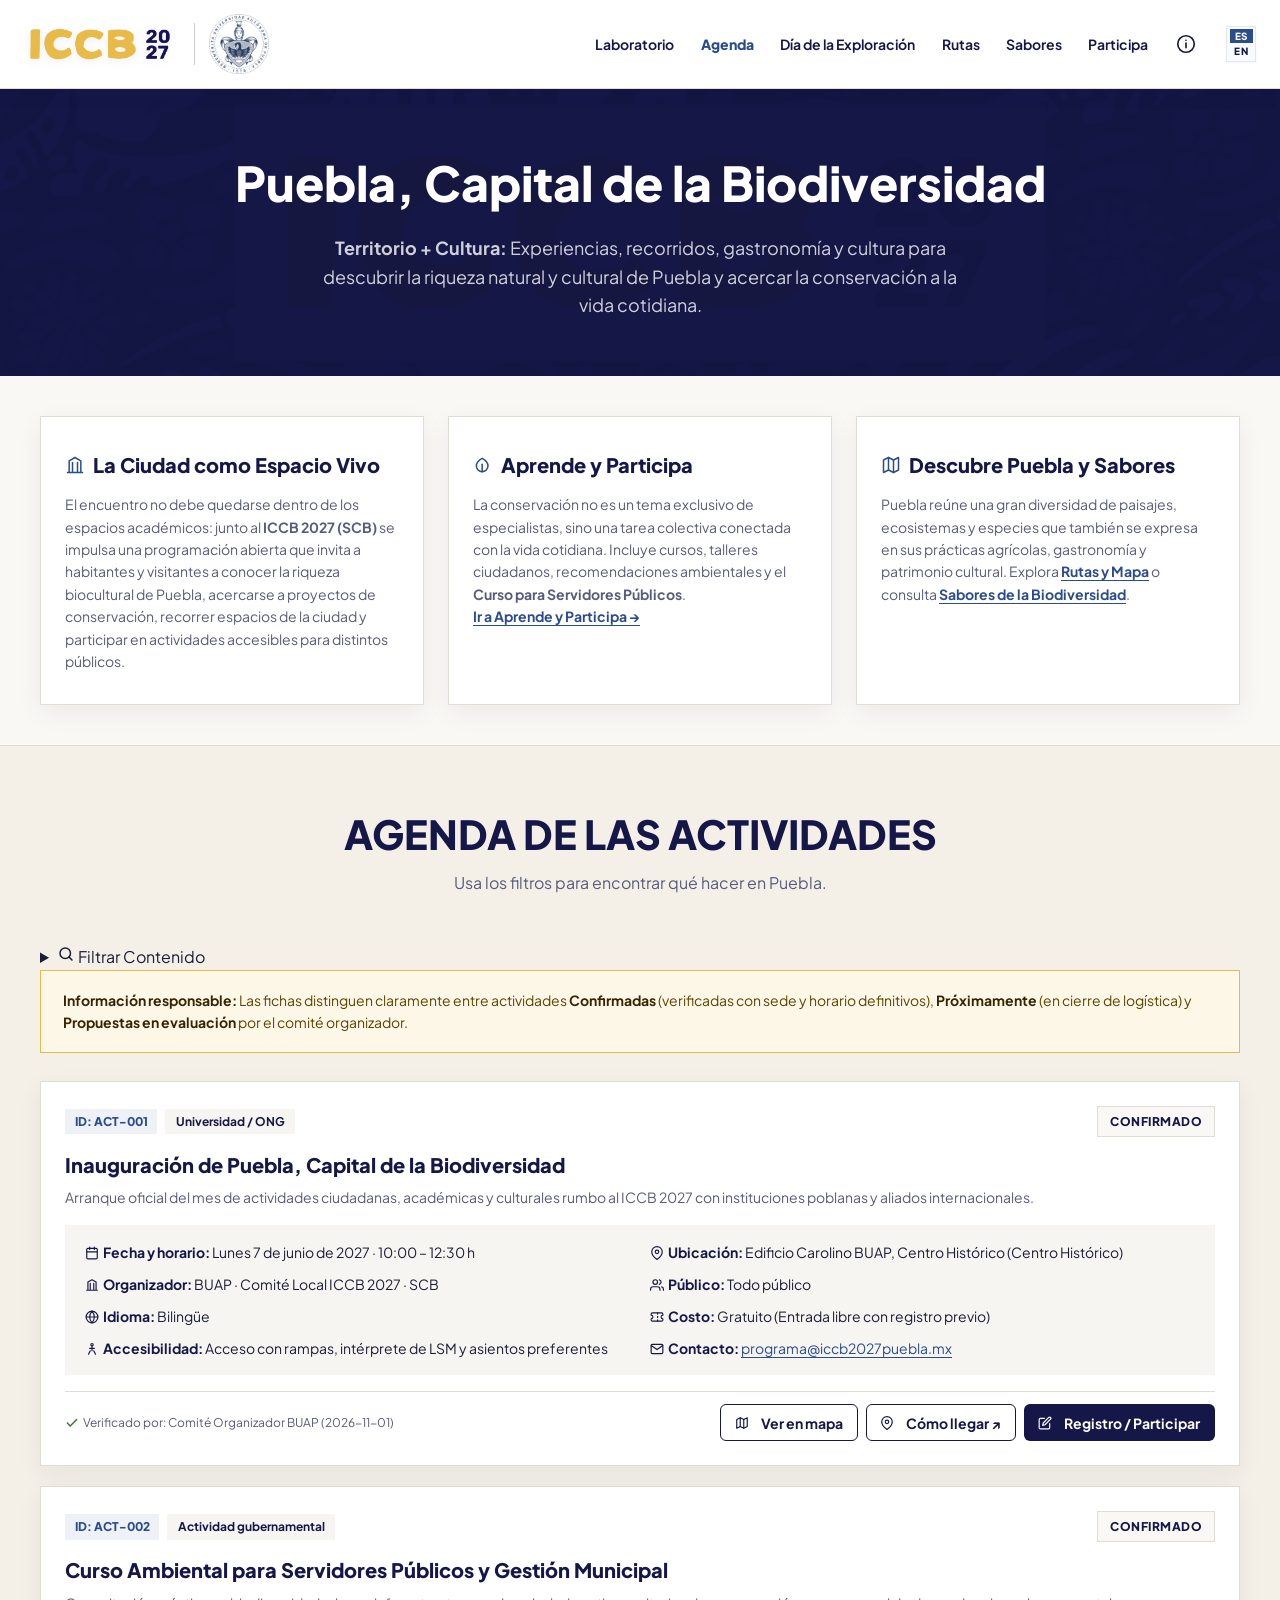
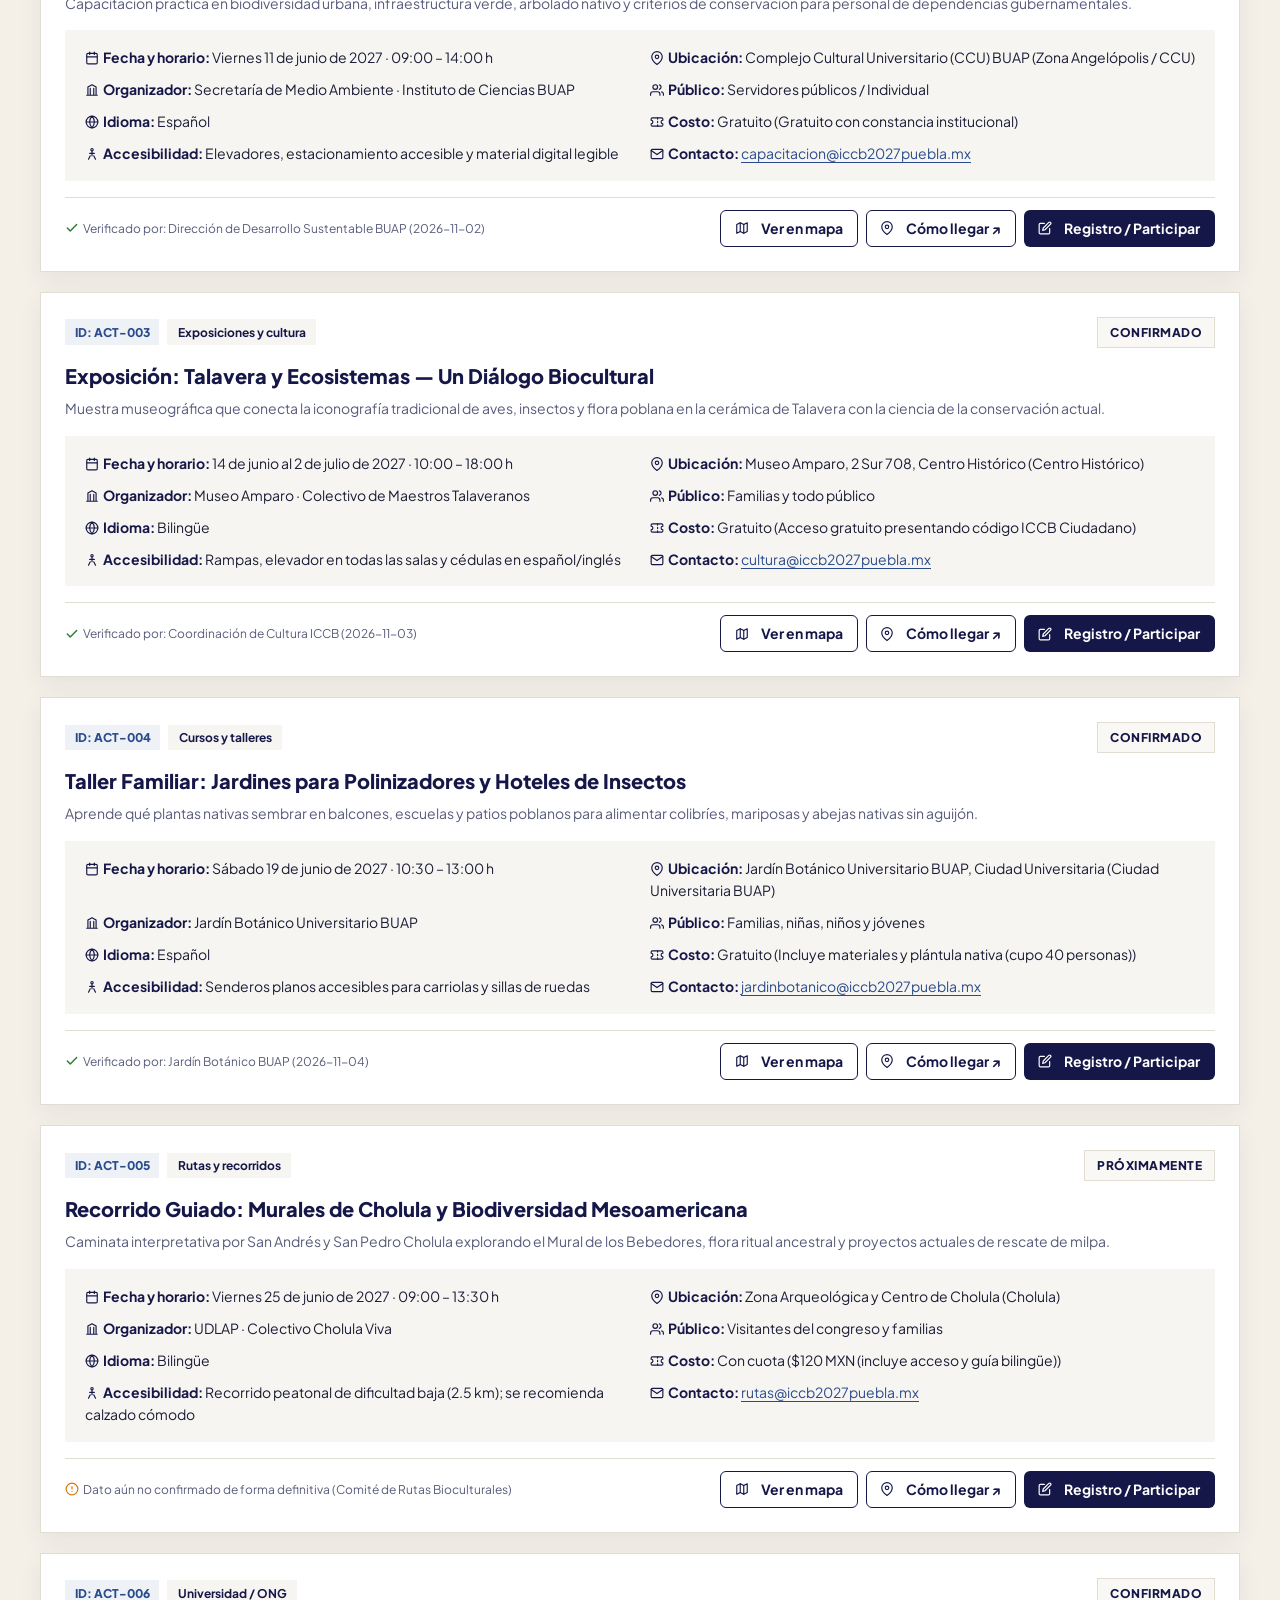
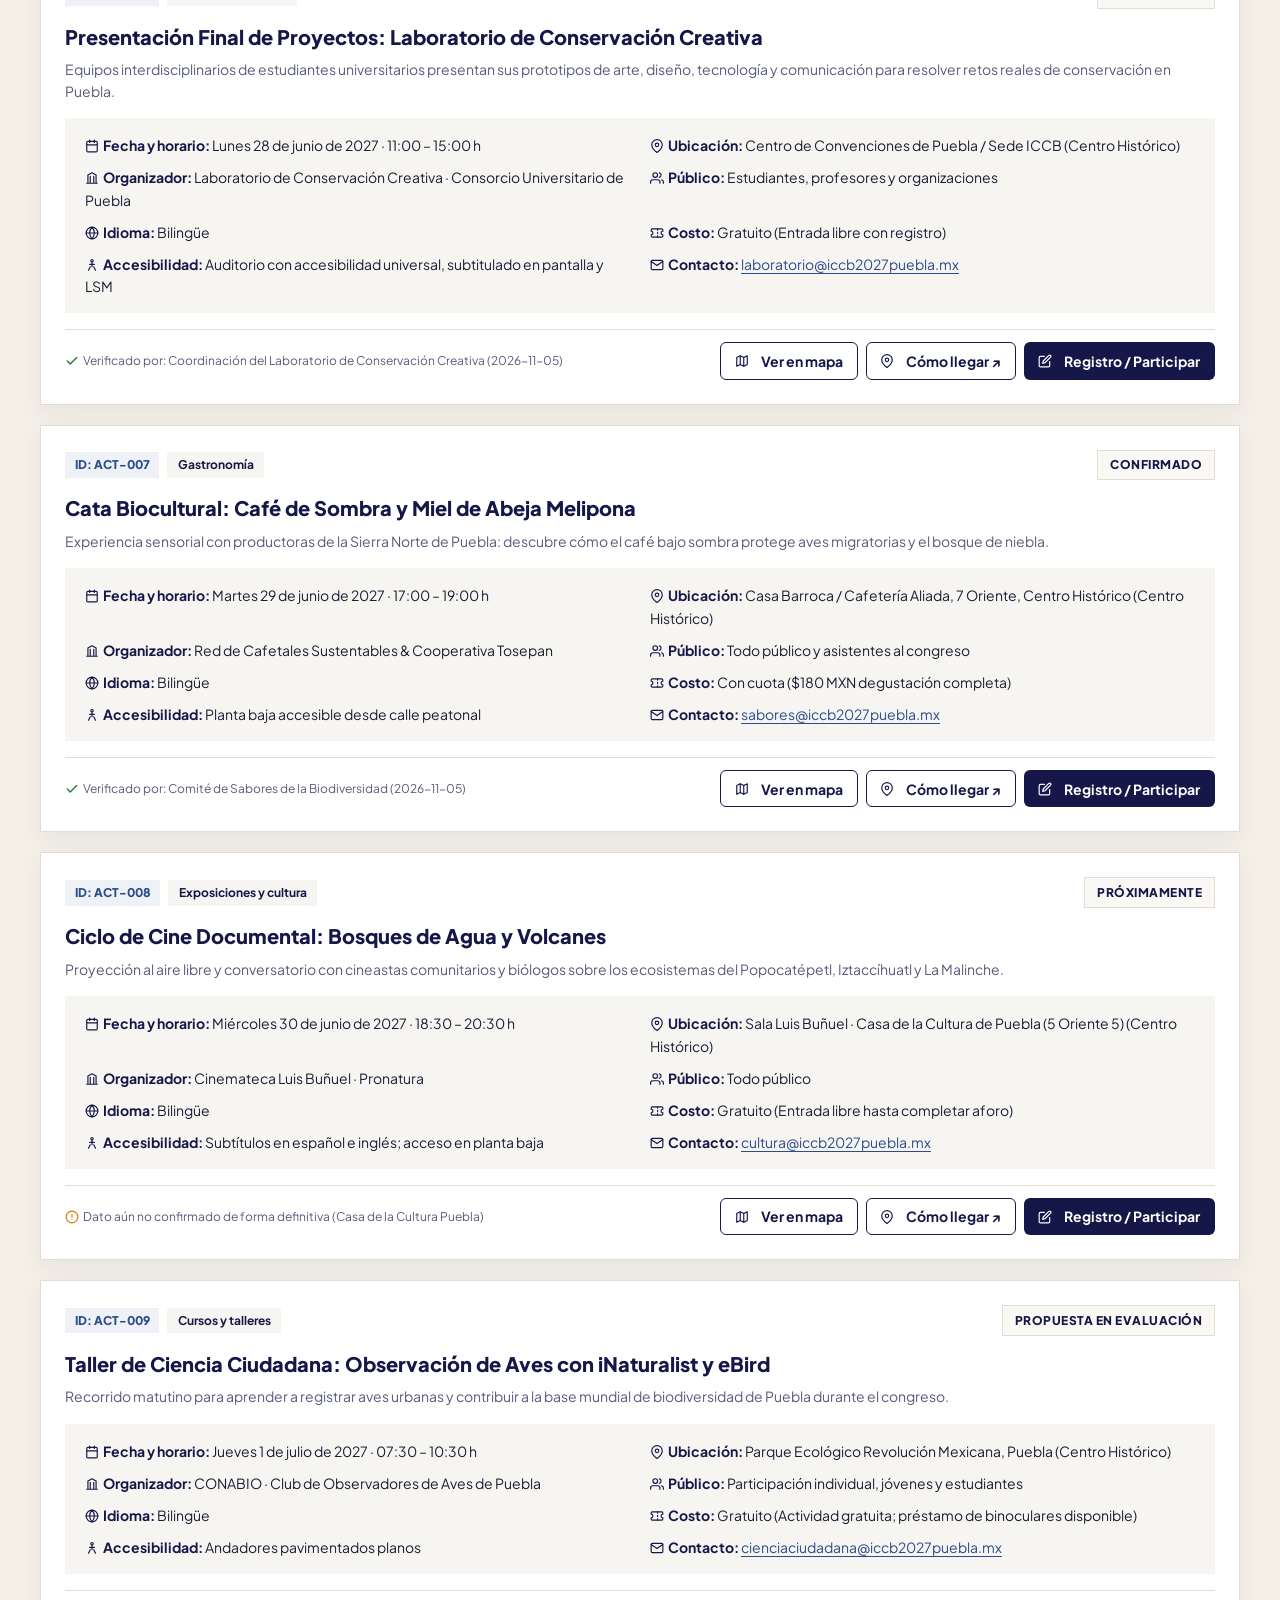
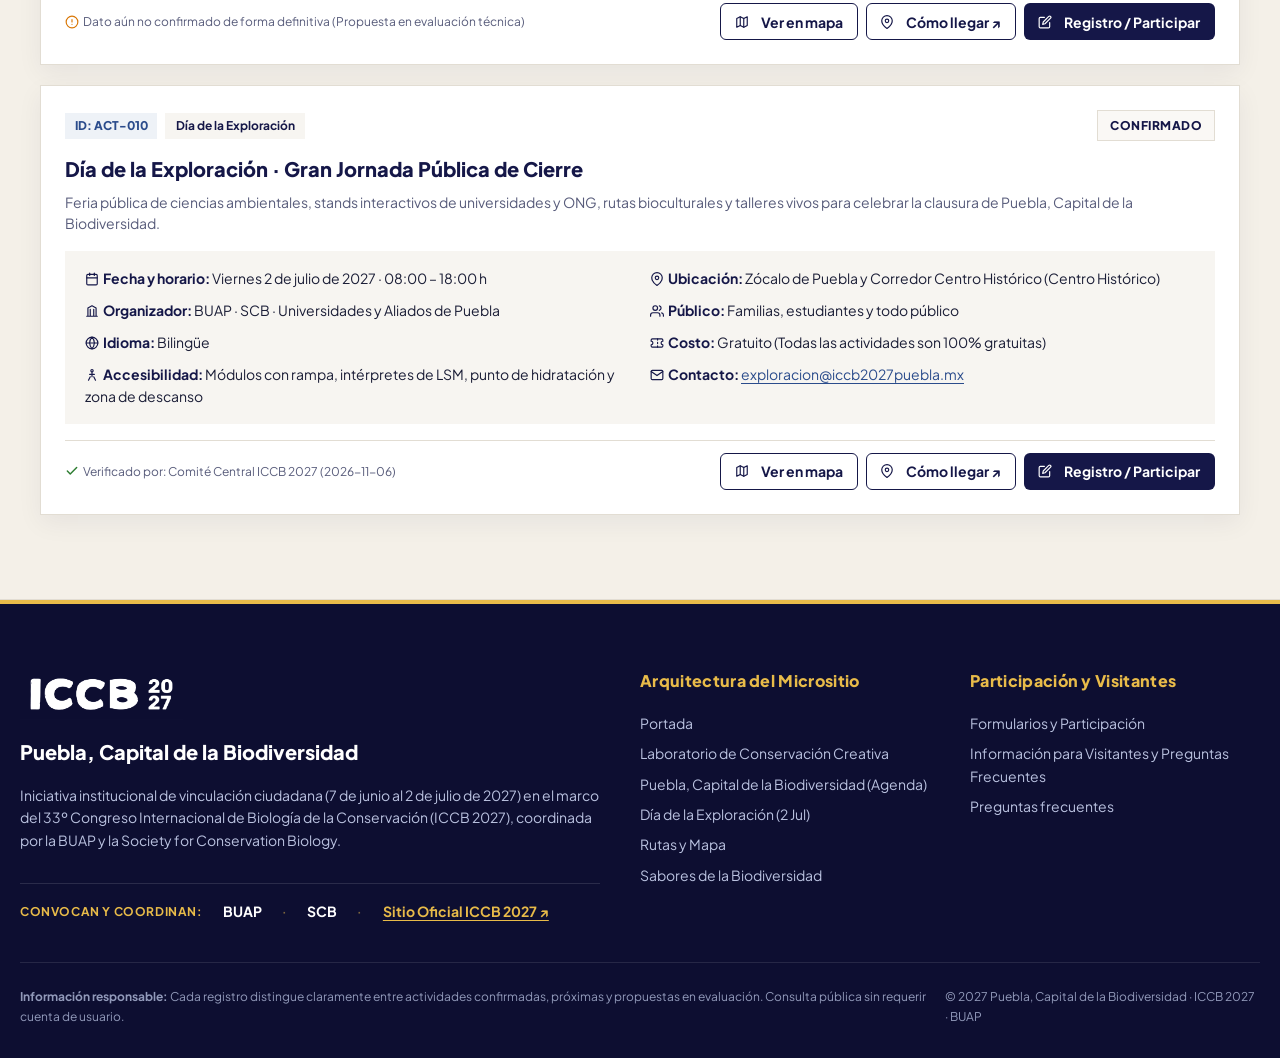
==== commit f377c1b6: "Add files via upload" ====
--- a/agenda.html
+++ b/agenda.html
@@ -29,8 +29,7 @@
     <header class="site-header">
         <div class="header-container">
             <a href="index.html" class="brand-wrapper" aria-label="ICCB 2027 Puebla · BUAP">
-                <img src="assets/img/Logo Main__Logo Complete.png" alt="ICCB 2027"
-                    class="brand-logo-img brand-logo-iccb">
+                <img src="assets/img/ICCB_Logo_Main.png" alt="ICCB 2027" class="brand-logo-img brand-logo-iccb">
                 <span class="brand-divider" aria-hidden="true"></span>
                 <img src="assets/img/Logo_BUAP.webp" alt="BUAP" class="brand-logo-img brand-logo-buap">
             </a>
@@ -50,37 +49,42 @@
                 <ul class="nav-list">
                     <li>
                         <a href="ccl.html" class="nav-link">
-<span>Laboratorio</span>
+                            <span>Laboratorio</span>
                         </a>
                     </li>
                     <li>
                         <a href="agenda.html" class="nav-link active">
-<span>Agenda</span>
+                            <span>Agenda</span>
                         </a>
                     </li>
                     <li>
                         <a href="exploracion.html" class="nav-link">
-<span>Día de la Exploración</span>
+                            <span>Día de la Exploración</span>
                         </a>
                     </li>
                     <li>
                         <a href="rutas.html" class="nav-link">
-<span>Rutas</span>
+                            <span>Rutas</span>
                         </a>
                     </li>
                     <li>
                         <a href="menu.html" class="nav-link">
-<span>Sabores</span>
+                            <span>Sabores</span>
                         </a>
                     </li>
                     <li>
                         <a href="participa.html" class="nav-link">
-<span>Participa</span>
-                        </a>
-                    </li>
-                    <li>
-                        <a href="info.html" class="nav-link">
-<span>Información</span>
+                            <span>Participa</span>
+                        </a>
+                    </li>
+                    <li>
+                        <a href="info.html" class="nav-link nav-info-link" aria-label="Información"
+                            title="Información"><svg aria-hidden="true" focusable="false" width="22" height="22"
+                                viewBox="0 0 24 24" fill="none" stroke="currentColor" stroke-width="1.8"
+                                stroke-linecap="round">
+                                <circle cx="12" cy="12" r="9" />
+                                <path d="M12 11v5m0-8h.01" />
+                            </svg>
                         </a>
                     </li>
                 </ul>
@@ -190,137 +194,137 @@
                 <div class="container">
 
                     <div class="section-head-center">
-                        <span class="section-eyebrow">Una Sola Fuente de Información</span>
-                        <h2 class="section-main-title">Directorio Común y Calendario de Actividades</h2>
+                        <h2 class="section-main-title"> AGENDA DE LAS ACTIVIDADES</h2>
                         <p class="section-main-desc">
-                            Usa los filtros para localizar rápidamente qué hacer en Puebla. Cada ficha incluye fecha,
-                            horario, ubicación, organizador, público, idioma, costo, accesibilidad, contacto y enlace al
-                            mapa.
+                            Usa los filtros para encontrar qué hacer en Puebla.
                         </p>
                     </div>
 
                     <!-- CAJA DE FILTROS DEL DIRECTORIO -->
-                    <div class="directory-filter-box" role="region" aria-label="Filtros del directorio de actividades">
-                        <!-- Búsqueda por palabra clave -->
-                        <div class="filter-field">
-                            <label for="filtro-texto" style="display:inline-flex; align-items:center; gap:0.4rem;">
-                                <svg width="15" height="15" viewBox="0 0 24 24" fill="none" stroke="currentColor"
-                                    stroke-width="2" stroke-linecap="round" stroke-linejoin="round">
-                                    <circle cx="11" cy="11" r="8" />
-                                    <line x1="21" y1="21" x2="16.65" y2="16.65" />
-                                </svg>
-                                Buscar por nombre, tema, sede u organizador
-                            </label>
-                            <input type="text" id="filtro-texto"
-                                placeholder="Ej. Polinizadores, Talavera, Cholula, Café, BUAP, Servidores públicos...">
-                        </div>
-
-                        <!-- Cuadrícula con los selectores -->
-                        <div class="filter-controls-grid">
-                            <!-- 1. Filtro por Tipo / Categoría -->
+                    <details class="agenda-filters">
+                        <summary class="agenda-date-summary agenda-filter-toggle">
+                            <svg width="18" height="18" viewBox="0 0 24 24" fill="none" stroke="currentColor"
+                                stroke-width="2" stroke-linecap="round" aria-hidden="true">
+                                <circle cx="11" cy="11" r="7" />
+                                <path d="m16 16 4 4" />
+                            </svg>
+                            <span>Filtrar Contenido</span>
+                        </summary>
+                        <div class="directory-filter-box" role="region"
+                            aria-label="Filtros del directorio de actividades">
+                            <!-- Búsqueda por palabra clave -->
                             <div class="filter-field">
-                                <label for="filtro-tipo">Categoría / Tipo de actividad</label>
-                                <select id="filtro-tipo">
-                                    <option value="todos">Todas las categorías</option>
-                                    <option value="universidad_ong">Universidad / ONG</option>
-                                    <option value="gastronomia">Gastronomía (Sabores)</option>
-                                    <option value="cursos_talleres">Cursos y talleres</option>
-                                    <option value="exposiciones_cultura">Exposiciones y cultura</option>
-                                    <option value="rutas_recorridos">Rutas y recorridos</option>
-                                    <option value="gubernamental">Actividades gubernamentales</option>
-                                    <option value="exploracion">Día de la Exploración (2 Jul)</option>
-                                </select>
+                                <label for="filtro-texto" style="display:inline-flex; align-items:center; gap:0.4rem;">
+                                    <svg width="15" height="15" viewBox="0 0 24 24" fill="none" stroke="currentColor"
+                                        stroke-width="2" stroke-linecap="round" stroke-linejoin="round">
+                                        <circle cx="11" cy="11" r="8" />
+                                        <line x1="21" y1="21" x2="16.65" y2="16.65" />
+                                    </svg>
+                                    Buscar por nombre, tema, sede u organizador
+                                </label>
+                                <input type="text" id="filtro-texto"
+                                    placeholder="Ej. Polinizadores, Talavera, Cholula, Café, BUAP, Servidores públicos...">
                             </div>
-
-                            <!-- 2. Filtro por Público -->
-                            <div class="filter-field">
-                                <label for="filtro-publico">Público dirigido</label>
-                                <select id="filtro-publico">
-                                    <option value="todos">Todos los públicos</option>
-                                    <option value="familias">Familias, niñas, niños y jóvenes</option>
-                                    <option value="individual">Participación individual</option>
-                                    <option value="estudiantes">Estudiantes universitarios</option>
-                                    <option value="visitantes_congreso">Visitantes del congreso ICCB</option>
-                                </select>
+                            <!-- Cuadrícula con los selectores -->
+                            <div class="filter-controls-grid">
+                                <!-- 1. Filtro por Tipo / Categoría -->
+                                <div class="filter-field">
+                                    <label for="filtro-tipo">Categoría / Tipo de actividad</label>
+                                    <select id="filtro-tipo">
+                                        <option value="todos">Todas las categorías</option>
+                                        <option value="universidad_ong">Universidad / ONG</option>
+                                        <option value="gastronomia">Gastronomía (Sabores)</option>
+                                        <option value="cursos_talleres">Cursos y talleres</option>
+                                        <option value="exposiciones_cultura">Exposiciones y cultura</option>
+                                        <option value="rutas_recorridos">Rutas y recorridos</option>
+                                        <option value="gubernamental">Actividades gubernamentales</option>
+                                        <option value="exploracion">Día de la Exploración (2 Jul)</option>
+                                    </select>
+                                </div>
+                                <!-- 2. Filtro por Público -->
+                                <div class="filter-field">
+                                    <label for="filtro-publico">Público dirigido</label>
+                                    <select id="filtro-publico">
+                                        <option value="todos">Todos los públicos</option>
+                                        <option value="familias">Familias, niñas, niños y jóvenes</option>
+                                        <option value="individual">Participación individual</option>
+                                        <option value="estudiantes">Estudiantes universitarios</option>
+                                        <option value="visitantes_congreso">Visitantes del congreso ICCB</option>
+                                    </select>
+                                </div>
+                                <!-- 3. Filtro por Fecha -->
+                                <div class="filter-field">
+                                    <label for="filtro-fecha">Fecha programada</label>
+                                    <select id="filtro-fecha">
+                                        <option value="todas">Todas las fechas (7 Jun – 2 Jul)</option>
+                                        <option value="2027-06-07">7 de junio 2027 (Apertura)</option>
+                                        <option value="2027-06-11">11 de junio 2027</option>
+                                        <option value="2027-06-14">14 de junio 2027</option>
+                                        <option value="2027-06-19">19 de junio 2027</option>
+                                        <option value="2027-06-25">25 de junio 2027</option>
+                                        <option value="2027-06-28">28 de junio 2027</option>
+                                        <option value="2027-06-29">29 de junio 2027</option>
+                                        <option value="2027-06-30">30 de junio 2027</option>
+                                        <option value="2027-07-01">1 de julio 2027</option>
+                                        <option value="2027-07-02">2 de julio 2027 (Día de la Exploración)</option>
+                                    </select>
+                                </div>
+                                <!-- 4. Filtro por Ubicación / Zona -->
+                                <div class="filter-field">
+                                    <label for="filtro-zona">Ubicación / Zona</label>
+                                    <select id="filtro-zona">
+                                        <option value="todas">Todas las ubicaciones</option>
+                                        <option value="Centro Histórico">Centro Histórico de Puebla</option>
+                                        <option value="Ciudad Universitaria BUAP">Ciudad Universitaria BUAP</option>
+                                        <option value="Zona Angelópolis / CCU">Zona Angelópolis / CCU BUAP</option>
+                                        <option value="Cholula">San Andrés y San Pedro Cholula</option>
+                                    </select>
+                                </div>
+                                <!-- 5. Filtro por Idioma -->
+                                <div class="filter-field">
+                                    <label for="filtro-idioma">Idioma</label>
+                                    <select id="filtro-idioma">
+                                        <option value="todos">Todos los idiomas</option>
+                                        <option value="Español">Español</option>
+                                        <option value="Bilingüe">Bilingüe (Español / Inglés)</option>
+                                    </select>
+                                </div>
+                                <!-- 6. Filtro por Costo y Estado -->
+                                <div class="filter-field">
+                                    <label for="filtro-costo">Costo de acceso</label>
+                                    <select id="filtro-costo">
+                                        <option value="todos">Todos (Gratuitos y con cuota)</option>
+                                        <option value="Gratuito">Gratuito (Entrada libre)</option>
+                                        <option value="Con cuota">Con cuota / recuperación</option>
+                                    </select>
+                                </div>
                             </div>
-
-                            <!-- 3. Filtro por Fecha -->
-                            <div class="filter-field">
-                                <label for="filtro-fecha">Fecha programada</label>
-                                <select id="filtro-fecha">
-                                    <option value="todas">Todas las fechas (7 Jun – 2 Jul)</option>
-                                    <option value="2027-06-07">7 de junio 2027 (Apertura)</option>
-                                    <option value="2027-06-11">11 de junio 2027</option>
-                                    <option value="2027-06-14">14 de junio 2027</option>
-                                    <option value="2027-06-19">19 de junio 2027</option>
-                                    <option value="2027-06-25">25 de junio 2027</option>
-                                    <option value="2027-06-28">28 de junio 2027</option>
-                                    <option value="2027-06-29">29 de junio 2027</option>
-                                    <option value="2027-06-30">30 de junio 2027</option>
-                                    <option value="2027-07-01">1 de julio 2027</option>
-                                    <option value="2027-07-02">2 de julio 2027 (Día de la Exploración)</option>
-                                </select>
-                            </div>
-
-                            <!-- 4. Filtro por Ubicación / Zona -->
-                            <div class="filter-field">
-                                <label for="filtro-zona">Ubicación / Zona</label>
-                                <select id="filtro-zona">
-                                    <option value="todas">Todas las ubicaciones</option>
-                                    <option value="Centro Histórico">Centro Histórico de Puebla</option>
-                                    <option value="Ciudad Universitaria BUAP">Ciudad Universitaria BUAP</option>
-                                    <option value="Zona Angelópolis / CCU">Zona Angelópolis / CCU BUAP</option>
-                                    <option value="Cholula">San Andrés y San Pedro Cholula</option>
-                                </select>
-                            </div>
-
-                            <!-- 5. Filtro por Idioma -->
-                            <div class="filter-field">
-                                <label for="filtro-idioma">Idioma</label>
-                                <select id="filtro-idioma">
-                                    <option value="todos">Todos los idiomas</option>
-                                    <option value="Español">Español</option>
-                                    <option value="Bilingüe">Bilingüe (Español / Inglés)</option>
-                                </select>
-                            </div>
-
-                            <!-- 6. Filtro por Costo y Estado -->
-                            <div class="filter-field">
-                                <label for="filtro-costo">Costo de acceso</label>
-                                <select id="filtro-costo">
-                                    <option value="todos">Todos (Gratuitos y con cuota)</option>
-                                    <option value="Gratuito">Gratuito (Entrada libre)</option>
-                                    <option value="Con cuota">Con cuota / recuperación</option>
-                                </select>
+                            <!-- Barra inferior del filtro: Estado de confirmación y botón de limpiar -->
+                            <div
+                                style="display:flex; flex-wrap:wrap; justify-content:space-between; align-items:center; gap:1rem; margin-top:1.25rem; padding-top:1rem; border-top:1px solid var(--color-cream-border);">
+                                <div style="display:flex; align-items:center; gap:0.75rem; flex-wrap:wrap;">
+                                    <label for="filtro-estado"
+                                        style="font-size:var(--font-xs); font-weight:700; color:var(--color-navy);">
+                                        Estado de verificación:
+                                    </label>
+                                    <select id="filtro-estado"
+                                        style="padding:0.4rem 0.75rem; border-radius:0; border:1px solid var(--color-border); font-size:var(--font-xs); background:#fff;">
+                                        <option value="todos">Todos los estados</option>
+                                        <option value="confirmada">Solo Confirmadas</option>
+                                        <option value="proximamente">Próximamente</option>
+                                        <option value="propuesta">Propuestas en evaluación</option>
+                                    </select>
+                                    <span id="contador-actividades"
+                                        style="font-size:var(--font-xs); color:var(--color-text-muted); font-weight:600;">
+                                        Cargando actividades...
+                                    </span>
+                                </div>
+                                <button type="button" id="btn-limpiar-filtros" class="btn btn-outline btn-sm">
+                                    Restablecer filtros
+                                </button>
                             </div>
                         </div>
-
-                        <!-- Barra inferior del filtro: Estado de confirmación y botón de limpiar -->
-                        <div
-                            style="display:flex; flex-wrap:wrap; justify-content:space-between; align-items:center; gap:1rem; margin-top:1.25rem; padding-top:1rem; border-top:1px solid var(--color-cream-border);">
-                            <div style="display:flex; align-items:center; gap:0.75rem; flex-wrap:wrap;">
-                                <label for="filtro-estado"
-                                    style="font-size:var(--font-xs); font-weight:700; color:var(--color-navy);">
-                                    Estado de verificación:
-                                </label>
-                                <select id="filtro-estado"
-                                    style="padding:0.4rem 0.75rem; border-radius:0; border:1px solid var(--color-border); font-size:var(--font-xs); background:#fff;">
-                                    <option value="todos">Todos los estados</option>
-                                    <option value="confirmada">Solo Confirmadas</option>
-                                    <option value="proximamente">Próximamente</option>
-                                    <option value="propuesta">Propuestas en evaluación</option>
-                                </select>
-                                <span id="contador-actividades"
-                                    style="font-size:var(--font-xs); color:var(--color-text-muted); font-weight:600;">
-                                    Cargando actividades...
-                                </span>
-                            </div>
-
-                            <button type="button" id="btn-limpiar-filtros" class="btn btn-outline btn-sm">
-                                Restablecer filtros
-                            </button>
-                        </div>
-                    </div>
+                    </details>
 
                     <!-- Aviso de información responsable -->
                     <div class="disclaimer-banner" style="margin-top:0; margin-bottom:1.75rem;">
@@ -381,7 +385,7 @@
                 <ul class="footer-nav">
                     <li><a href="participa.html">Formularios y Participación</a></li>
                     <li><a href="info.html">Información para Visitantes y Preguntas Frecuentes</a></li>
-                    <li><a href="info.html#guia-actualizacion">Guía de Administración del Comité</a></li>
+                    <li><a href="info.html#preguntas-frecuentes">Preguntas frecuentes</a></li>
                 </ul>
             </div>
         </div>
@@ -400,7 +404,10 @@
 
     <!-- Scripts: data.js (fuente única) y main.js (renderizado y filtros) -->
     <script src="assets/js/data.js"></script>
-    <script src="assets/js/main.js"></script>
+    <script src="assets/js/i18n-en.js"></script>
+    <script src="assets/js/i18n.js"></script>
+
+<script src="assets/js/main.js"></script>
 </body>
 
 </html>
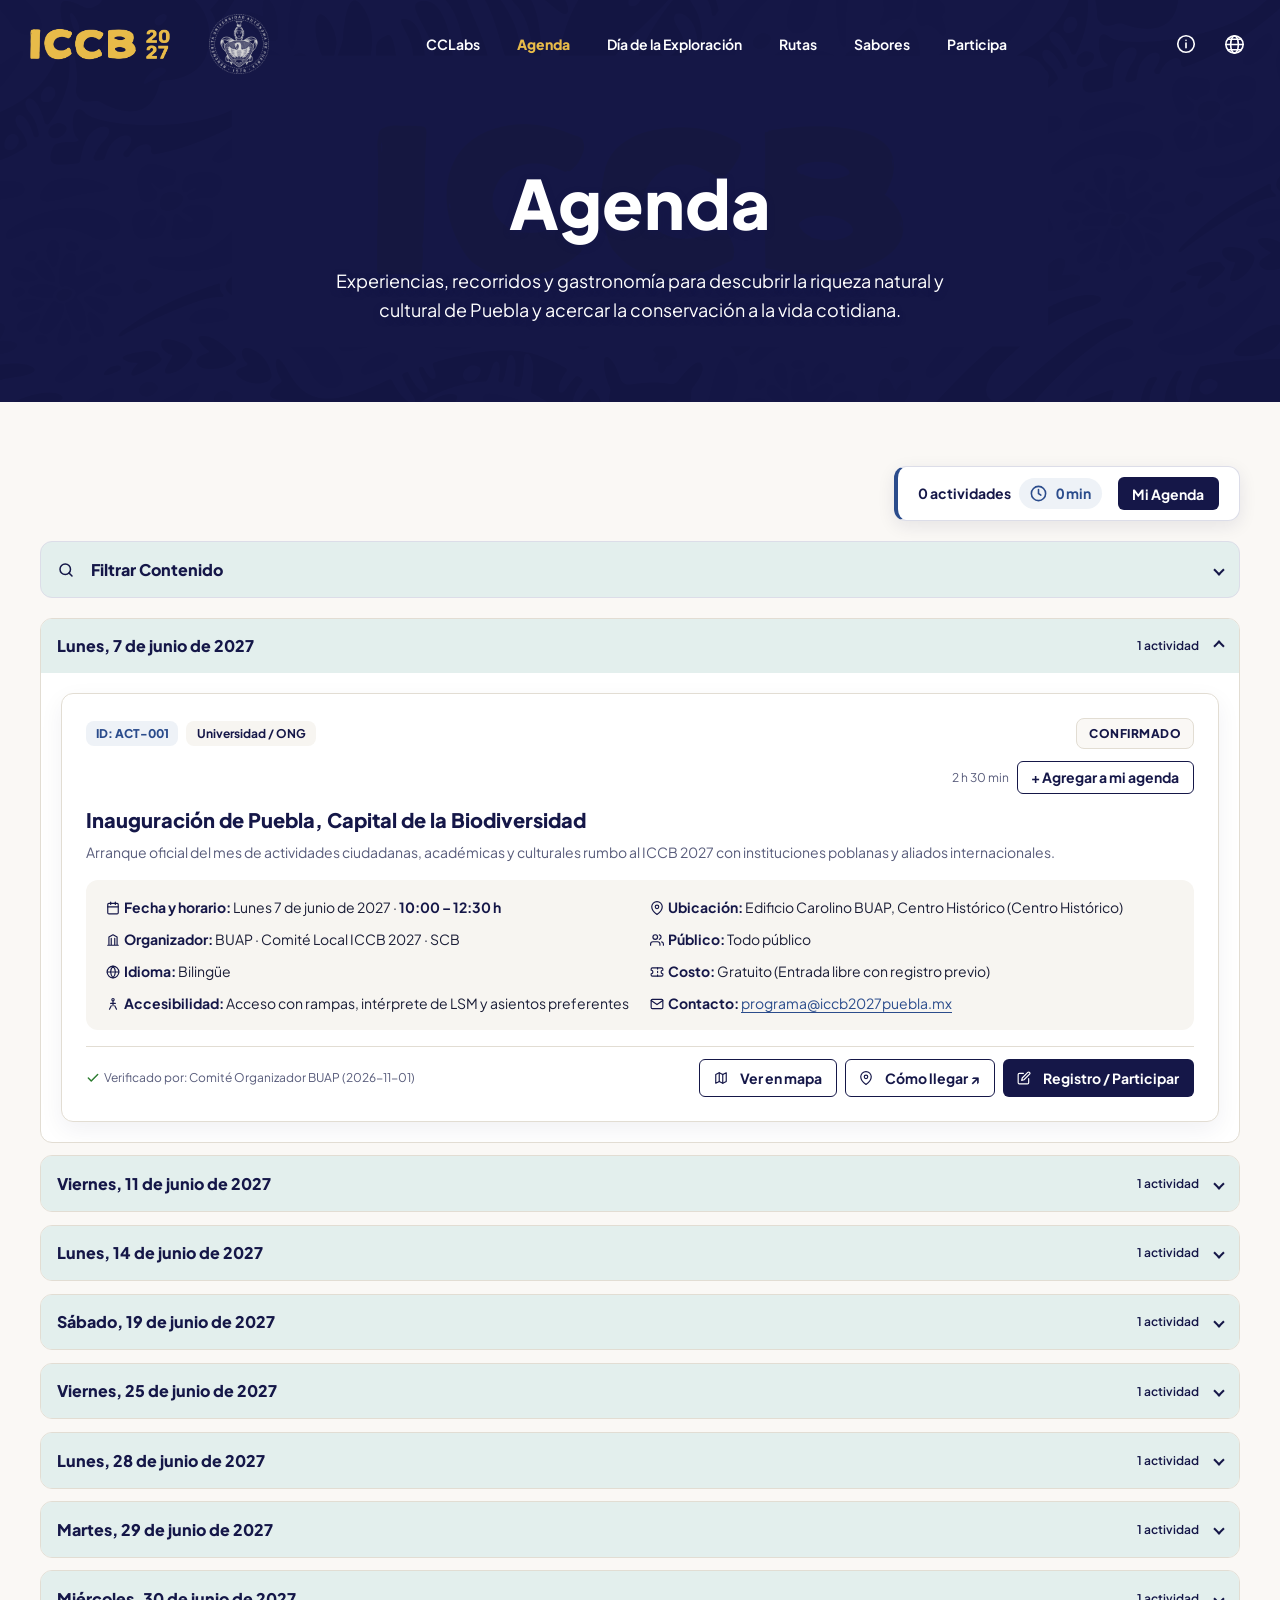
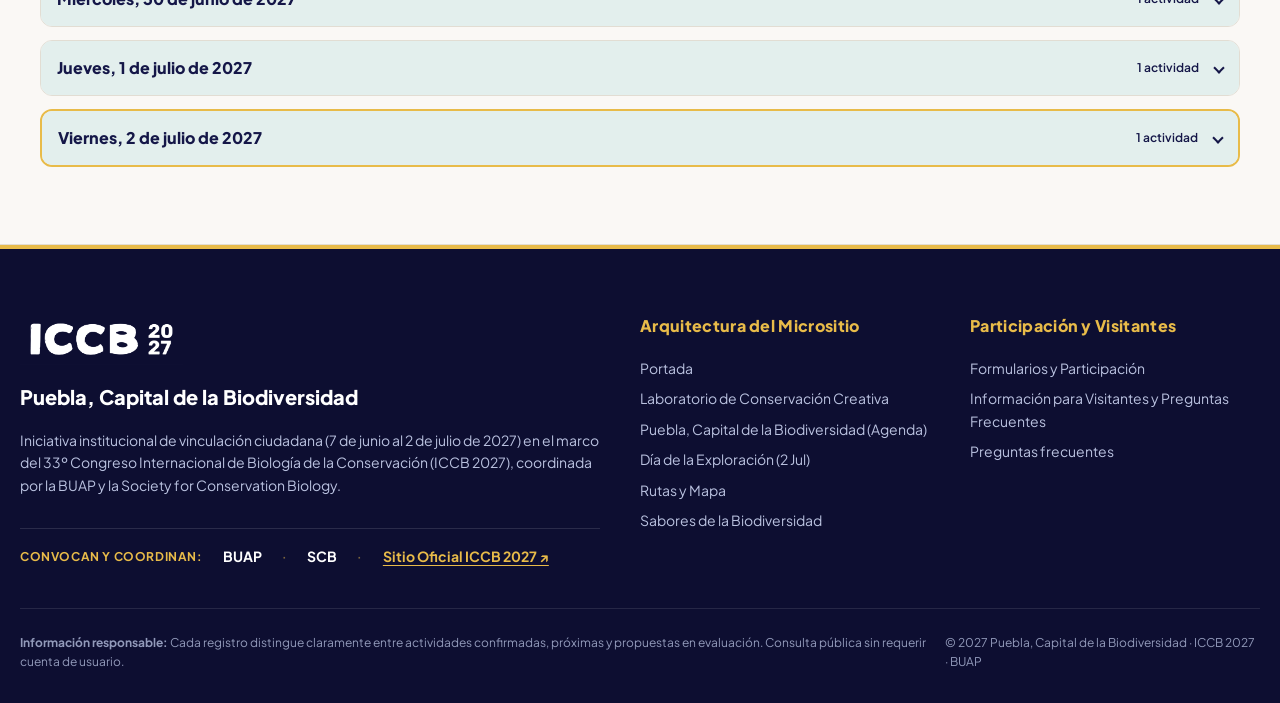
==== commit 27f8b795: "feat: renovar sitio, agenda personal y reportes PDF" ====
--- a/agenda.html
+++ b/agenda.html
@@ -16,11 +16,12 @@
     <link rel="preconnect" href="https://fonts.gstatic.com" crossorigin>
     <link href="https://fonts.googleapis.com/css2?family=Plus+Jakarta+Sans:wght@400;500;600;700;800&display=swap"
         rel="stylesheet">
-    <link rel="icon" type="image/png" href="assets/img/Logo Main__Logo Complete.png">
+    <link rel="icon" type="image/png" href="assets/img/Logo_CompleteD.png">
     <link rel="stylesheet" href="assets/css/styles.css">
+    <link rel="stylesheet" href="assets/css/agenda-personal.css">
 </head>
 
-<body>
+<body class="section-themed">
     <a href="#main-content" class="skip-link">Saltar al contenido principal</a>
 
     <!-- ==========================================================================
@@ -29,16 +30,14 @@
     <header class="site-header">
         <div class="header-container">
             <a href="index.html" class="brand-wrapper" aria-label="ICCB 2027 Puebla · BUAP">
-                <img src="assets/img/ICCB_Logo_Main.png" alt="ICCB 2027" class="brand-logo-img brand-logo-iccb">
+                <img src="assets/img/Logo Yellow Talavera.png" alt="ICCB 2027"
+                    class="brand-logo-img brand-logo-iccb">
                 <span class="brand-divider" aria-hidden="true"></span>
-                <img src="assets/img/Logo_BUAP.webp" alt="BUAP" class="brand-logo-img brand-logo-buap">
+                <img src="assets/img/Logo_BUAP_Blanco.png" alt="BUAP" class="brand-logo-img brand-logo-buap">
             </a>
 
             <div class="header-mobile-right">
-                <div class="lang-switcher-vertical mobile-header-lang" aria-label="Selector de idioma">
-                    <a href="#" class="lang-pill active" lang="es">ES</a>
-                    <a href="#" class="lang-pill" lang="en">EN</a>
-                </div>
+
                 <button type="button" class="nav-toggle-btn" id="nav-toggle-btn" aria-expanded="false"
                     aria-controls="main-nav" aria-label="Abrir menú">
                     <span></span><span></span><span></span>
@@ -49,7 +48,7 @@
                 <ul class="nav-list">
                     <li>
                         <a href="ccl.html" class="nav-link">
-                            <span>Laboratorio</span>
+                            <span>CCLabs</span>
                         </a>
                     </li>
                     <li>
@@ -77,8 +76,13 @@
                             <span>Participa</span>
                         </a>
                     </li>
-                    <li>
-                        <a href="info.html" class="nav-link nav-info-link" aria-label="Información"
+
+                </ul>
+
+
+            </nav>
+            <div class="header-tools">
+                <a href="info.html" class="nav-link nav-info-link" aria-label="Información"
                             title="Información"><svg aria-hidden="true" focusable="false" width="22" height="22"
                                 viewBox="0 0 24 24" fill="none" stroke="currentColor" stroke-width="1.8"
                                 stroke-linecap="round">
@@ -86,16 +90,22 @@
                                 <path d="M12 11v5m0-8h.01" />
                             </svg>
                         </a>
-                    </li>
-                </ul>
-
-                <div class="nav-user-actions">
-                    <div class="lang-switcher-vertical desktop-header-lang" aria-label="Selector de idioma">
+                <div class="header-language">
+                    <button type="button" class="language-toggle" aria-label="Selector de idioma"
+                        aria-expanded="false" aria-controls="header-language-options">
+                        <svg width="23" height="23" viewBox="0 0 24 24" fill="none" stroke="currentColor"
+                            stroke-width="1.7" stroke-linecap="round" stroke-linejoin="round" aria-hidden="true">
+                            <circle cx="12" cy="12" r="9"/>
+                            <ellipse cx="12" cy="12" rx="4" ry="9"/>
+                            <path d="M3 12h18M5 6.5h14M5 17.5h14"/>
+                        </svg>
+                    </button>
+                    <div id="header-language-options" class="lang-switcher-vertical header-language-options" hidden>
                         <a href="#" class="lang-pill active" lang="es" title="Español">ES</a>
                         <a href="#" class="lang-pill" lang="en" title="English">EN</a>
                     </div>
                 </div>
-            </nav>
+            </div>
         </div>
     </header>
 
@@ -110,81 +120,18 @@
                  ================================================================== -->
             <div class="page-hero-banner">
                 <div class="hero-bg-texture"></div>
-                <h2 data-en="Puebla, Capital of Biodiversity · Agenda & Directory">
-                    Puebla, Capital de la Biodiversidad
+                <h2 data-en="Schedule">
+                    Agenda
                 </h2>
                 <p
-                    data-en="Experiences, routes, gastronomy, and culture to discover Puebla's natural and cultural wealth and bring conservation into daily life.">
-                    <strong>Territorio + Cultura:</strong> Experiencias, recorridos, gastronomía y cultura para
-                    descubrir la riqueza natural y cultural de Puebla y acercar la conservación a la vida cotidiana.
+                    data-en="Experiences, routes and gastronomy to discover Puebla's natural and cultural wealth and bring conservation into daily life.">
+                    </strong> Experiencias, recorridos y gastronomía para descubrir la riqueza natural y cultural de
+                    Puebla y acercar la conservación a la vida cotidiana.
                 </p>
             </div>
 
             <!-- ==================================================================
-                 RESUMEN DE LOS COMPONENTES DE "PUEBLA, CAPITAL DE LA BIODIVERSIDAD"
-                 ================================================================== -->
-            <div class="page-section" style="padding:2.5rem 1.25rem;">
-                <div class="container">
-                    <div class="info-grid">
-                        <div class="info-card">
-                            <h3>
-                                <svg width="20" height="20" viewBox="0 0 24 24" fill="none"
-                                    stroke="var(--color-talavera-blue)" stroke-width="1.8" stroke-linecap="round"
-                                    stroke-linejoin="round">
-                                    <path d="M3 21h18M5 21V7l7-4 7 4v14M9 9v12M15 9v12" />
-                                </svg>
-                                La Ciudad como Espacio Vivo
-                            </h3>
-                            <p>
-                                El encuentro no debe quedarse dentro de los espacios académicos: junto al
-                                <strong>ICCB 2027 (SCB)</strong> se impulsa una programación abierta que invita a
-                                habitantes y visitantes a conocer la riqueza biocultural de Puebla, acercarse a
-                                proyectos de conservación, recorrer espacios de la ciudad y participar en actividades
-                                accesibles para distintos públicos.
-                            </p>
-                        </div>
-                        <div class="info-card">
-                            <h3>
-                                <svg width="20" height="20" viewBox="0 0 24 24" fill="none"
-                                    stroke="var(--color-talavera-blue)" stroke-width="1.8" stroke-linecap="round"
-                                    stroke-linejoin="round">
-                                    <path d="M11 20A7 7 0 0 1 4 13c0-4 3.5-7 7-9 3.5 2 7 5 7 9a7 7 0 0 1-7 7Z" />
-                                    <path d="M11 20v-9" />
-                                </svg>
-                                Aprende y Participa
-                            </h3>
-                            <p>
-                                La conservación no es un tema exclusivo de especialistas, sino una tarea colectiva
-                                conectada con la vida cotidiana. Incluye cursos, talleres ciudadanos, recomendaciones
-                                ambientales y el <strong>Curso para Servidores Públicos</strong>.
-                                <br><a href="participa.html#aprende-participa" style="font-weight:700;">Ir a Aprende y
-                                    Participa →</a>
-                            </p>
-                        </div>
-                        <div class="info-card">
-                            <h3>
-                                <svg width="20" height="20" viewBox="0 0 24 24" fill="none"
-                                    stroke="var(--color-talavera-blue)" stroke-width="1.8" stroke-linecap="round"
-                                    stroke-linejoin="round">
-                                    <polygon points="3 6 9 3 15 6 21 3 21 18 15 21 9 18 3 21" />
-                                    <line x1="9" y1="3" x2="9" y2="18" />
-                                    <line x1="15" y1="6" x2="15" y2="21" />
-                                </svg>
-                                Descubre Puebla y Sabores
-                            </h3>
-                            <p>
-                                Puebla reúne una gran diversidad de paisajes, ecosistemas y especies que también se
-                                expresa en sus prácticas agrícolas, gastronomía y patrimonio cultural. Explora
-                                <a href="rutas.html" style="font-weight:700;">Rutas y Mapa</a> o consulta
-                                <a href="menu.html" style="font-weight:700;">Sabores de la Biodiversidad</a>.
-                            </p>
-                        </div>
-                    </div>
-                </div>
-            </div>
-
-            <!-- ==================================================================
-                 C. BUSCADOR Y DIRECTORIO COMÚN DE ACTIVIDADES:
+                 BUSCADOR Y DIRECTORIO COMÚN DE ACTIVIDADES:
                  - Palabra clave
                  - Tipo: universidad/ONG, gastronomía, cursos y talleres, exposiciones y cultura, rutas y recorridos, actividades gubernamentales u otras.
                  - Público: todos, familias, participación individual, estudiantes o visitantes del congreso.
@@ -193,12 +140,61 @@
             <div class="page-section" id="directorio-comun">
                 <div class="container">
 
-                    <div class="section-head-center">
-                        <h2 class="section-main-title"> AGENDA DE LAS ACTIVIDADES</h2>
-                        <p class="section-main-desc">
-                            Usa los filtros para encontrar qué hacer en Puebla.
-                        </p>
-                    </div>
+                    <aside id="mi-agenda" class="personal-agenda-bar" aria-label="Mi Agenda" hidden>
+                        <div class="personal-agenda-stats" aria-live="polite" aria-atomic="true">
+                            <strong data-agenda-count>0 actividades</strong>
+                            <span class="personal-agenda-clock" title="Tiempo acumulado">
+                                <svg width="19" height="19" viewBox="0 0 24 24" fill="none" stroke="currentColor"
+                                    stroke-width="2" stroke-linecap="round" aria-hidden="true">
+                                    <circle cx="12" cy="12" r="9" />
+                                    <path d="M12 7v5l3 2" />
+                                </svg>
+                                <strong data-agenda-duration>0 min</strong>
+                            </span>
+                        </div>
+                        <button type="button" class="btn btn-primary btn-sm" aria-haspopup="dialog">Mi Agenda</button>
+                        <p data-agenda-storage role="status" hidden>La selección se conservará durante esta visita.</p>
+                    </aside>
+
+
+                    <dialog id="mi-agenda-dialog" class="personal-agenda-dialog" aria-labelledby="mi-agenda-title">
+                        <header>
+                            <h2 id="mi-agenda-title">Mi Agenda</h2>
+                            <form method="dialog">
+                                <button type="submit" class="btn btn-outline btn-sm" data-agenda-close
+                                    autofocus>Cerrar</button>
+                            </form>
+                        </header>
+                        <div class="personal-agenda-body">
+                            <p data-agenda-empty>Agrega actividades del programa para armar tu itinerario.</p>
+                            <div class="personal-agenda-calendar">
+                                <div class="personal-agenda-month">
+                                    <button type="button" class="btn btn-outline btn-sm" data-agenda-prev
+                                        aria-label="Mes anterior">‹</button>
+                                    <h3 data-agenda-month aria-live="polite"></h3>
+                                    <button type="button" class="btn btn-outline btn-sm" data-agenda-next
+                                        aria-label="Mes siguiente">›</button>
+                                </div>
+                                <table aria-labelledby="mi-agenda-title">
+                                    <thead>
+                                        <tr data-agenda-weekdays></tr>
+                                    </thead>
+                                    <tbody data-agenda-days></tbody>
+                                </table>
+                            </div>
+                            <section class="personal-agenda-day" aria-labelledby="mi-agenda-day-title">
+                                <h3 id="mi-agenda-day-title"></h3>
+                                <p data-agenda-day-empty>Sin actividades guardadas para este día.</p>
+                                <ul></ul>
+                            </section>
+                        </div>
+                        <footer>
+                            <button type="button" class="btn btn-primary btn-sm" data-agenda-download disabled>Descargar
+                                calendario (.ics)</button>
+                            <button type="button" class="btn btn-primary btn-sm" data-agenda-pdf disabled>Descargar PDF</button>
+                            <p data-agenda-export-status role="status"></p>
+                        </footer>
+                    </dialog>
 
                     <!-- CAJA DE FILTROS DEL DIRECTORIO -->
                     <details class="agenda-filters">
@@ -326,16 +322,6 @@
                         </div>
                     </details>
 
-                    <!-- Aviso de información responsable -->
-                    <div class="disclaimer-banner" style="margin-top:0; margin-bottom:1.75rem;">
-                        <div>
-                            <strong>Información responsable:</strong> Las fichas distinguen claramente entre actividades
-                            <strong>Confirmadas</strong> (verificadas con sede y horario definitivos),
-                            <strong>Próximamente</strong> (en cierre de logística) y <strong>Propuestas en
-                                evaluación</strong> por el comité organizador.
-                        </div>
-                    </div>
-
                     <!-- CONTENEDOR DINÁMICO DE FICHAS DE ACTIVIDAD
                          Aquí main.js inyecta las fichas completas desde ACTIVIDADES_DATA en data.js -->
                     <div id="directorio-actividades-lista">
@@ -407,7 +393,10 @@
     <script src="assets/js/i18n-en.js"></script>
     <script src="assets/js/i18n.js"></script>
 
-<script src="assets/js/main.js"></script>
+    <script src="assets/js/vendor/pdf-lib.min.js"></script>
+    <script src="assets/js/agenda-pdf.js"></script>
+    <script src="assets/js/agenda-personal.js"></script>
+    <script src="assets/js/main.js"></script>
 </body>
 
 </html>
--- a/assets/css/styles.css
+++ b/assets/css/styles.css
@@ -1,25 +1,3 @@
-/* ==============================================================================
-   ¡BIENVENIDO AL ARCHIVO STYLES.CSS! (EL ARMARIO Y PINTURA DE TU PÁGINA)
-   ==============================================================================
-   Si HTML es el esqueleto de tu sitio, CSS es la piel, el maquillaje y la ropa.
-   En CSS siempre se sigue esta regla mágica:
-   
-   ¿A quién quiero vestir? {
-       ¿Qué prenda o pintura le pongo?: ¿De qué color o tamaño?;
-   }
-   
-   Ejemplo:
-   h1 {
-       color: red;  <-- "Al título h1 píntalo de rojo"
-   }
-   ============================================================================== */
-
-/* ==============================================================================
-   1. :root — LA CAJA DE PINTURAS Y MEDIDAS (VARIABLES)
-   Imagina que :root es una paleta de pintor donde guardamos colores y tamaños
-   con un nombre fácil. Si un día queremos cambiar el color azul de toda la web,
-   solo cambiamos una línea aquí y ¡pum!, se actualiza en todas partes.
-   ============================================================================== */
 :root {
     /* --- COLORES CREMA Y TIERRA (FONDOS Y BORDES SUAVES) --- */
     --color-cream: #F4F0E8;
@@ -147,14 +125,13 @@
 
 /* ==============================================================================
    2. REINICIO UNIVERSAL (RESET DE ESPACIOS)
-   El asterisco (*) significa "¡Para TODO el mundo en la página!".
-   Por defecto, los navegadores le ponen márgenes raros a todo; esto lo limpia a cero.
+   El asterisco (*) significa para toda la página
    ============================================================================== */
 *,
 *::before,
 *::after {
     /* box-sizing: border-box: Si una caja mide 100px de ancho y le pones borde de 5px,
-       sigue midiendo 100px exactos en total. ¡Evita que las cosas se descuadren! */
+       sigue midiendo 100px exactos en total. */
     box-sizing: border-box;
     margin: 0;
     /* Quita el margen exterior no deseado */
@@ -238,40 +215,6 @@
     /* "auto" a los lados centra la caja automáticamente en medio de la pantalla */
     padding: 0 1.25rem;
     /* Espacio de colchón a izquierda y derecha para no chocar con el borde del celular */
-}
-
-/* ======================================================================
-           3. ICONOS VECTORIALES (SVG)
-           Alinea los iconitos al lado de los textos para que no bailen chuecos.
-           ====================================================================== */
-.talavera-icon,
-.nav-icon,
-.nav-icon-gold {
-    display: inline-block;
-    /* Se comporta como letra y como caja al mismo tiempo */
-    vertical-align: middle;
-    /* Centra el icono a la altura media del renglón de texto */
-    flex-shrink: 0;
-    /* Si no hay espacio, NUNCA permitas que el icono se aplaste */
-}
-
-/* Icono normal del menú (azul) */
-.nav-icon {
-    color: var(--color-talavera-blue);
-    transition: transform var(--transition-fast), color var(--transition-fast);
-}
-
-/* Cuando pasas el ratón o la página está activa, el icono sube 1px y cambia a azul marino */
-.nav-link:hover .nav-icon,
-.nav-link.active .nav-icon {
-    color: var(--color-navy);
-    transform: translateY(-1px);
-    /* Da un efecto sutil de brinquito hacia arriba */
-}
-
-/* Icono especial dorado para el Día de Exploración */
-.nav-icon-gold {
-    color: var(--color-navy-deep);
 }
 
 /* Flechita (→) que aparece al final de las tarjetas */
@@ -383,19 +326,12 @@
     }
 }
 
-/* En pantallas chicas (celulares menores a 991px): esconder el selector de escritorio */
-@media(max-width:991px) {
-    .desktop-header-lang {
-        display: none !important;
-    }
-}
-
 /* ======================================================================
            5. LA BARRA SUPERIOR FIJA (.site-header)
            Se queda pegada arriba mientras haces scroll (position: sticky).
            ====================================================================== */
 .site-header {
-    background: #fff;
+    background: #ffffffaf;
     /* Fondo blanco limpio */
     position: sticky;
     /* Se pega al techo cuando bajas la página */
@@ -589,16 +525,6 @@
     box-shadow: 0 4px 12px rgba(242, 184, 36, 0.4);
 }
 
-/* Acciones de usuario en el menú */
-.nav-user-actions {
-    margin-top: 0.75rem;
-    padding-top: 0.75rem;
-    border-top: 1px solid var(--color-border);
-    display: flex;
-    flex-direction: column;
-    gap: 0.5rem;
-}
-
 /* ======================================================================
            7. MEDIA QUERY: MODO COMPUTADORA (Pantallas de 992px en adelante)
            Aquí cambiamos el comportamiento para que el menú no sea vertical
@@ -629,15 +555,6 @@
         flex-direction: row;
         align-items: center;
         gap: 0.15rem;
-    }
-
-    .nav-user-actions {
-        margin-top: 0;
-        padding-top: 0;
-        border-top: none;
-        flex-direction: row;
-        align-items: center;
-        margin-left: 0.35rem;
     }
 }
 
@@ -715,24 +632,11 @@
     /* Corta cualquier adorno que se salga de los bordes */
 }
 
-/* Capa contenedora de texturas y degradados de fondo */
-.hero-bg-media {
-    position: absolute;
-    /* Ocupa todo el fondo sin estorbar a los textos */
-    inset: 0;
-    /* Atajo para: top:0, left:0, right:0, bottom:0 */
-    overflow: hidden;
-    pointer-events: none;
-    /* Los clics traspasan esta capa como si fuera aire */
-    z-index: 0;
-    /* Está al fondo de todo */
-}
-
 /* Textura geométrica con el patrón de Talavera */
 .hero-bg-texture {
     position: absolute;
     inset: 0;
-    background-image: url('../img/Logo Main__Logo TExture Light.png');
+    background-image: url('../img/Logo Main__Logo Texture Dark.png');
     background-size: cover;
     /* Llena todo el espacio sin deformarse */
     background-position: center;
@@ -743,16 +647,6 @@
     mix-blend-mode: multiply;
     /* Se funde con el color crema de fondo */
     z-index: 1;
-}
-
-/* Resplandores de luz dorada y azul en las esquinas */
-.hero-bg-radial {
-    position: absolute;
-    inset: 0;
-    background: radial-gradient(circle at 65% 50%, rgba(232, 187, 73, 0.08) 0%, rgba(250, 248, 245, 0) 65%),
-        radial-gradient(circle at 15% 30%, rgba(26, 54, 93, 0.05) 0%, rgba(250, 248, 245, 0) 50%);
-    pointer-events: none;
-    z-index: 3;
 }
 
 /* Caja interior del Hero que divide en 2 columnas */
@@ -904,186 +798,6 @@
     border-color: var(--color-gold);
     color: var(--color-navy-deep);
     transform: translateY(-2px);
-}
-
-/* Tira con logos patrocinadores en el Hero */
-.hero-logos-strip {
-    display: flex;
-    align-items: center;
-    gap: 1.25rem;
-    padding-top: 1.5rem;
-    border-top: 1px solid var(--color-cream-border);
-}
-
-.hero-strip-logo {
-    height: 36px;
-    width: auto;
-    object-fit: contain;
-    opacity: 0.85;
-}
-
-/* Columna derecha del Hero: El marco de fotos */
-.hero-right {
-    display: flex;
-    flex-direction: column;
-    gap: 1.25rem;
-}
-
-/* Marco de la fotografía con bordes redondeados y sombra */
-.hero-photo-frame {
-    position: relative;
-    border-radius: var(--radius-lg);
-    overflow: hidden;
-    /* Redondea las esquinas de la foto adentro */
-    box-shadow: 0 20px 50px rgba(21, 23, 72, 0.12);
-    /* Sombra amplia */
-    border: 3px solid var(--color-cream-border);
-}
-
-/* La fotografía panorámica de Puebla */
-.hero-photo {
-    width: 100%;
-    display: block;
-    object-fit: cover;
-    aspect-ratio: 16/10;
-    /* Proporción de foto panorámica */
-}
-
-/* Etiqueta oscura semi-transparente sobre la foto */
-.hero-photo-label {
-    position: absolute;
-    bottom: 0;
-    left: 0;
-    right: 0;
-    background: linear-gradient(transparent, rgba(22, 20, 86, 0.85));
-    /* Degradado negro/azul */
-    padding: 1.5rem 1.25rem 1rem;
-    display: flex;
-    flex-direction: column;
-    gap: 0.1rem;
-}
-
-.hero-photo-city {
-    font-size: var(--font-md);
-    font-weight: 800;
-    color: #fff;
-    letter-spacing: -0.01em;
-}
-
-.hero-photo-sub {
-    font-size: var(--font-xs);
-    color: rgba(255, 255, 255, 0.7);
-    font-weight: 600;
-    text-transform: uppercase;
-    letter-spacing: 0.06em;
-}
-
-/* Insignia decorativa con el patrón de Talavera */
-.hero-pattern-badge {
-    background: var(--color-cream);
-    border: 2px solid var(--color-cream-border);
-    border-radius: var(--radius-lg);
-    padding: 0.75rem 1rem;
-    display: flex;
-    align-items: center;
-    justify-content: center;
-    box-shadow: var(--shadow-sm);
-}
-
-.hero-pattern-badge img {
-    height: 72px;
-    width: auto;
-    object-fit: contain;
-}
-
-/* ======================================================================
-           9. BARRA DE BÚSQUEDA RÁPIDA (.search-section-wrap)
-           ====================================================================== */
-.search-section-wrap {
-    background: var(--color-cream);
-    padding: 1.5rem 1.5rem 0;
-}
-
-/* La caja blanca flotante de la búsqueda */
-.search-agenda-section {
-    background: #fff;
-    position: relative;
-    z-index: 10;
-    border-radius: var(--radius-lg);
-    box-shadow: var(--shadow-lg);
-    /* Sombra fuerte que hace que parezca flotar */
-    padding: 1.5rem;
-    max-width: 1160px;
-    margin: 0 auto 2rem;
-    border: 1px solid var(--color-cream-border);
-}
-
-/* Formulario en cuadrícula */
-.search-form-flex {
-    display: grid;
-    grid-template-columns: 1fr;
-    /* En celular: una sola columna */
-    gap: 1rem;
-    align-items: center;
-}
-
-/* En computadoras (768px en adelante): 3 columnas (campo, selector, botón) */
-@media(min-width:768px) {
-    .search-form-flex {
-        grid-template-columns: 2fr 1.25fr auto;
-    }
-}
-
-/* Envoltorio de la caja de texto para poner el icono de lupa adentro */
-.search-input-wrapper {
-    position: relative;
-}
-
-/* El campo de texto para escribir */
-.search-input {
-    width: 100%;
-    padding: 0.85rem 1rem 0.85rem 2.75rem;
-    /* El 2.75rem a la izquierda da espacio para la lupa */
-    border: 1.5px solid var(--color-border);
-    border-radius: var(--radius-md);
-    font-family: inherit;
-    font-size: var(--font-base);
-    color: var(--color-text-main);
-    background: var(--color-cream-light);
-    transition: all var(--transition-fast);
-}
-
-/* Al hacer clic en el campo de texto (focus) */
-.search-input:focus {
-    border-color: var(--color-talavera-blue);
-    background: #fff;
-    box-shadow: 0 0 0 4px var(--color-soft-blue-light);
-    /* Anillo azul suave alrededor */
-    outline: none;
-    /* Quita el borde negro por defecto del navegador */
-}
-
-/* Icono de la lupa colocado exactamente adentro del campo */
-.search-icon {
-    position: absolute;
-    left: 1rem;
-    top: 50%;
-    transform: translateY(-50%);
-    /* Centrado vertical perfecto */
-    color: var(--color-text-muted);
-}
-
-/* Menú desplegable (<select>) */
-.search-select {
-    padding: 0.85rem 1rem;
-    border: 1.5px solid var(--color-border);
-    border-radius: var(--radius-md);
-    font-family: inherit;
-    font-size: var(--font-base);
-    color: var(--color-text-main);
-    background: var(--color-cream-light);
-    cursor: pointer;
-    width: 100%;
 }
 
 /* ======================================================================
@@ -1438,16 +1152,6 @@
     background: var(--color-cream-light);
 }
 
-/* Encabezado del capítulo o sección */
-.page-section-header {
-    /* max-width: que el texto no se estire más de 780 píxeles, para que no canse la vista al leer */
-    max-width: 780px;
-    /* margin: 0 auto lo centra como un cuadro en la pared; y 3rem de espacio abajo */
-    margin: 0 auto 3rem;
-    /* text-align: centrado */
-    text-align: center;
-}
-
 /* ==========================================================================
            EL BANNER HERO DE LAS PÁGINAS INTERNAS (.page-hero-banner):
            Es el letrero azul grande y brillante en la parte superior de páginas como
@@ -1515,98 +1219,6 @@
     margin: 0 auto;
     /* line-height: altura entre renglones para que se lea cómodamente */
     line-height: 1.6;
-}
-
-/* ==========================================================================
-           ELEMENTOS DE LA AGENDA / CALENDARIO (.agenda-item):
-           Aquí organizamos las actividades del festival por días y horarios.
-           ========================================================================== */
-/* Grupo de actividades de un día en particular */
-.agenda-day-group {
-    /* Espacio de 2.5rem antes de que comience el siguiente día */
-    margin-bottom: 2.5rem;
-}
-
-/* El título de cada día (por ejemplo: "Viernes 14 de Noviembre") */
-.agenda-day-label {
-    /* Letra grande y destacada */
-    font-size: var(--font-lg);
-    /* 800: bien gordita/negrita */
-    font-weight: 800;
-    /* Color azul marino */
-    color: var(--color-navy);
-    /* Espacio de colchón antes de la línea dorada */
-    padding-bottom: 0.75rem;
-    /* Línea dorada de 2px abajo como una regla elegante */
-    border-bottom: 2px solid var(--color-gold);
-    /* Separación con las tarjetas de eventos */
-    margin-bottom: 1.25rem;
-    /* Flexbox para alinear el texto y posibles iconitos en la misma línea */
-    display: flex;
-    align-items: center;
-    gap: 0.5rem;
-}
-
-/* Cada tarjetita de evento individual en el horario */
-.agenda-item {
-    /* Fondo blanco limpio */
-    background: #fff;
-    /* Borde cremita muy suave */
-    border: 1px solid var(--color-cream-border);
-    /* Esquinas redondeadas */
-    border-radius: var(--radius-md);
-    /* Relleno interno: 1.25rem arriba/abajo, 1.5rem a los lados */
-    padding: 1.25rem 1.5rem;
-    /* Separación con el siguiente evento */
-    margin-bottom: 0.75rem;
-    /* display: grid: creamos una cuadrícula de 3 columnas:
-               1. auto: el espacio justo para la hora (ej: "10:00 AM")
-               2. 1fr: todo el espacio sobrante para el título y descripción
-               3. auto: el espacio justo para el botón o etiqueta de cupo */
-    display: grid;
-    grid-template-columns: auto 1fr auto;
-    /* Distancia entre las 3 columnas */
-    gap: 1.25rem;
-    /* Centrado vertical de los 3 elementos */
-    align-items: center;
-    /* Animación suave al pasar el cursor */
-    transition: all var(--transition-fast);
-}
-
-/* Efecto al pasar el ratón sobre un evento de la agenda */
-.agenda-item:hover {
-    /* Sombra que levanta la tarjeta */
-    box-shadow: var(--shadow-md);
-    /* El borde se enciende en azul talavera */
-    border-color: var(--color-talavera-blue);
-}
-
-/* La cajita que muestra la hora */
-.agenda-time {
-    /* Negrita extra */
-    font-weight: 800;
-    /* Color azul talavera representativo */
-    color: var(--color-talavera-blue);
-    /* Tamaño pequeño pero visible */
-    font-size: var(--font-sm);
-    /* white-space: nowrap: ¡prohibido dividirse en dos líneas! (ej: "10:00" y abajo "AM") */
-    white-space: nowrap;
-    /* Ancho mínimo para que todas las horas queden bien alineadas en columna */
-    min-width: 65px;
-}
-
-/* Título del evento */
-.agenda-info h4 {
-    font-size: var(--font-base);
-    font-weight: 700;
-    color: var(--color-navy);
-    margin-bottom: 0.15rem;
-}
-
-/* Lugar o detalles del evento */
-.agenda-info p {
-    font-size: var(--font-sm);
-    color: var(--color-text-muted);
 }
 
 /* ==========================================================================
@@ -2223,22 +1835,6 @@
 }
 
 /* ==========================================================================
-           LÍNEA DIVISORIA DECORATIVA (.section-divider):
-           Una línea fina pero colorida con un degradado que une oro y talavera.
-           ========================================================================== */
-.section-divider {
-    /* 4 píxeles de grosor */
-    height: 4px;
-    /* Degradado de izquierda a derecha: Dorado -> Azul Talavera -> Dorado */
-    background: linear-gradient(90deg, var(--color-gold), var(--color-talavera-blue), var(--color-gold));
-    /* Opacidad al 50% para que sea suave y no deslumbre */
-    opacity: 0.5;
-    /* Quitamos el borde por defecto de la etiqueta <hr> */
-    border: none;
-    margin: 0;
-}
-
-/* ==========================================================================
            NUEVOS COMPONENTES DE LA ARQUITECTURA ICCB 2027 (SECCIONES 2, 3, 4 Y 7):
            Aquí agregamos los estilos para:
            1. El Directorio Común de Actividades con múltiples filtros.
@@ -2301,6 +1897,87 @@
     background: var(--color-cream-light);
 }
 
+.agenda-filters {
+    margin-bottom: 1.25rem;
+}
+
+.agenda-filter-toggle {
+    background: #fff;
+    border: 1px solid var(--color-border);
+    border-radius: var(--radius-md);
+}
+
+.agenda-filter-toggle:hover {
+    background: var(--color-cream-light);
+}
+
+.agenda-filter-toggle span {
+    margin-inline-end: auto;
+}
+
+.agenda-filters[open] .agenda-filter-toggle::after {
+    transform: rotate(225deg);
+}
+
+.agenda-filters .directory-filter-box {
+    margin-block: .65rem 0;
+}
+
+
+.form-demo-note {
+    margin-bottom: 1rem;
+    color: var(--color-text-muted);
+}
+
+/* Agenda por fecha */
+.agenda-date-panel {
+    margin-bottom: .8rem;
+    border: 1px solid var(--color-cream-border);
+    background: #fff;
+}
+
+.agenda-date-panel[data-fecha="2027-07-02"] {
+    border: 2px solid var(--color-gold);
+}
+
+.agenda-date-summary {
+    display: flex;
+    align-items: center;
+    gap: .65rem 1rem;
+    padding: .9rem 1rem;
+    list-style: none;
+    cursor: pointer;
+    background: #e3efed;
+    color: var(--color-navy);
+    font-weight: 800;
+}
+
+.agenda-date-summary::-webkit-details-marker { display: none; }
+.agenda-date-summary:hover { background: #d8e9e6; }
+.agenda-date-summary:focus-visible { outline: 2px solid var(--color-talavera-blue); outline-offset: -2px; }
+.agenda-date-summary time { margin-inline-end: auto; }
+.agenda-date-summary time::first-letter { text-transform: uppercase; }
+
+.agenda-date-summary::after {
+    content: "";
+    flex: 0 0 .5rem;
+    height: .5rem;
+    border-right: 2px solid currentColor;
+    border-bottom: 2px solid currentColor;
+    transform: rotate(45deg);
+}
+
+.agenda-date-panel[open] .agenda-date-summary::after { transform: rotate(225deg); }
+
+.agenda-date-count {
+    font-size: var(--font-xs);
+    font-weight: 600;
+}
+
+.agenda-date-activities { padding: clamp(.65rem, 2vw, 1.25rem); }
+.agenda-date-activities .activity-full-card:last-child { margin-bottom: 0; }
+
+
 /* Tarjeta de Ficha Completa de Actividad (Sección 3.2: incluye todos los metadatos) */
 .activity-full-card {
     background: #fff;
@@ -2389,25 +2066,6 @@
     color: #fff;
     border-color: var(--color-navy);
     box-shadow: var(--shadow-sm);
-}
-
-/* Tarjetas de equipo para Creative Conservation Labs (Sección 3.1) */
-.ccl-team-card {
-    background: #fff;
-    border: 1px solid var(--color-cream-border);
-    border-radius: var(--radius-lg);
-    padding: 1.75rem;
-    box-shadow: var(--shadow-sm);
-    display: flex;
-    flex-direction: column;
-    gap: 0.85rem;
-    transition: all var(--transition-normal);
-}
-
-.ccl-team-card:hover {
-    transform: translateY(-3px);
-    box-shadow: var(--shadow-md);
-    border-color: var(--color-gold);
 }
 
 /* Acordeón de Preguntas Frecuentes (FAQ - Sección 3.3 y 7) */
@@ -2507,6 +2165,7 @@
         top: 68px;
         padding: 0.5rem 0.75rem;
     }
+
     .lab-toc-inner {
         flex-wrap: nowrap;
         overflow-x: auto;
@@ -2515,6 +2174,7 @@
         scrollbar-width: none;
         -webkit-overflow-scrolling: touch;
     }
+
     .lab-toc-inner::-webkit-scrollbar {
         display: none;
     }
@@ -2780,6 +2440,7 @@
     color: var(--color-navy);
     margin-bottom: 0.4rem;
 }
+
 /* ===== Refinamiento solicitado: menú limpio y hero unificado ===== */
 .site-header .nav-link,
 .site-header .nav-link.highlight,
@@ -2792,13 +2453,27 @@
     border-radius: 0;
     transform: none;
 }
-.site-header .nav-link { gap: 0; font-weight: 650; }
+
+.site-header .nav-link {
+    gap: 0;
+    font-weight: 650;
+}
+
 .site-header .nav-link:hover,
-.site-header .nav-link.active { color: var(--color-talavera-blue); font-weight: 800; }
-.site-header .nav-link.highlight { color: var(--color-navy); font-weight: 650; }
-.site-header .nav-link.highlight:hover { color: var(--color-talavera-blue); font-weight: 800; }
-.site-header .nav-link .nav-icon,
-.site-header .nav-link .nav-icon-gold { display: none; }
+.site-header .nav-link.active {
+    color: var(--color-talavera-blue);
+    font-weight: 800;
+}
+
+.site-header .nav-link.highlight {
+    color: var(--color-navy);
+    font-weight: 650;
+}
+
+.site-header .nav-link.highlight:hover {
+    color: var(--color-talavera-blue);
+    font-weight: 800;
+}
 
 /* Dos CTA como la referencia aprobada; solo cambia su presentación. */
 .hero-section .hero-btn-primary {
@@ -2810,59 +2485,24 @@
     font-size: 0.91rem;
     gap: 0.55rem;
 }
+
 .hero-section .hero-btn-primary:hover {
     background: var(--color-gold-hover);
     border-color: var(--color-gold-hover);
     color: var(--color-navy-deep);
 }
-.hero-btn-text {
-    display: inline-flex;
-    align-items: center;
-    gap: 0.4rem;
-    text-decoration: underline;
-    text-underline-offset: 0.2rem;
-    color: white;
-    font-weight: 750;
-    font-size: 0.91rem;
-    padding: 0.65rem 0.2rem;
-    transition: opacity var(--transition-fast);
-}
-.hero-btn-text:hover { color: var(--color-gold); }
-
-/* Emblema dentro de la foto; evita una tarjeta independiente. */
-.hero-photo-frame { position: relative; }
-.hero-iccb-overlay {
-    position: absolute;
-    z-index: 2;
-    right: 1rem;
-    bottom: 4.6rem;
-    width: clamp(68px, 18%, 115px);
-    height: auto;
-    background: var(--color-gold);
-    border: 0;
-    padding: 0.35rem;
-    object-fit: contain;
-    box-shadow: 0 3px 12px rgba(0,0,0,0.12);
-}
-@media (max-width: 640px) {
-    .hero-iccb-overlay { right: 0.65rem; bottom: 4.5rem; width: 74px; }
-}
 
 
 /* ===== Ronda 3: limpieza visual global solicitada ===== */
 /* 1) Todo recuadro no interactivo se vuelve recto y más limpio */
-.hero-photo-frame,
-.hero-pattern-badge,
 .pillar-card,
 .route-card,
 .flavor-card,
 .form-card,
 .audience-card,
 .info-card,
-.filter-box,
 .activity-full-card,
 .activity-meta-grid,
-.ccl-team-card,
 .faq-item,
 .lab-callout,
 .lab-table-wrap,
@@ -2876,18 +2516,14 @@
 .route-stop,
 .filter-field select,
 .filter-field input,
-.search-input,
-.search-input-wrapper,
 .disclaimer-banner,
 .lab-step-label,
 .lab-step-label span:first-child,
 .lab-toc a,
 .badge-status,
-.hero-photo-label,
 .activity-card-top,
 .route-card-img,
 .flavor-card-img,
-.activity-meta-grid,
 .form-group input,
 .form-group select,
 .form-group textarea,
@@ -2915,8 +2551,6 @@
 .audience-card,
 .info-card,
 .activity-full-card,
-.ccl-team-card,
-.filter-box,
 .faq-item,
 .lab-table-wrap,
 .lab-deliverable-card,
@@ -2932,7 +2566,6 @@
 .audience-card:hover,
 .info-card:hover,
 .activity-full-card:hover,
-.ccl-team-card:hover,
 .lab-timeline-item:hover {
     border-color: var(--color-border) !important;
     box-shadow: 0 10px 28px rgba(21, 23, 72, 0.09) !important;
@@ -2964,9 +2597,7 @@
 .route-card [style*="background:var(--color-cream-light)"],
 .info-card [style*="background:var(--color-cream-light)"],
 .flavor-card [style*="background:var(--color-cream-light)"],
-.ccl-team-card [style*="background:var(--color-cream-light)"],
-.activity-full-card [style*="background:var(--color-cream-light)"],
-.exploracion-stand-card [style*="background:var(--color-cream-light)"] {
+.activity-full-card [style*="background:var(--color-cream-light)"] {
     background: #F7F5F1 !important;
 }
 
@@ -2980,46 +2611,16 @@
     box-shadow: none !important;
 }
 
-.lab-callout { border-left: 3px solid var(--color-border) !important; }
-.lab-hours-badge strong { color: var(--color-talavera-blue) !important; }
-.lab-hours-badge span { color: var(--color-text-main) !important; }
-
-/* 7) Palabras clave de biodiversidad: ya no como chips verdes */
-.topic-keywords-row {
-    display: flex;
-    justify-content: center;
-    flex-wrap: wrap;
-    gap: 1rem 1.35rem;
-    margin-top: 1.35rem;
-}
-
-.topic-keyword {
-    display: inline-flex;
-    align-items: center;
-    gap: 0.7rem;
-    color: var(--color-navy);
-    font-size: var(--font-sm);
-    font-weight: 800;
-    letter-spacing: 0.03em;
-    text-transform: uppercase;
-}
-
-.topic-keyword-icon {
-    width: 2.6rem;
-    height: 2.6rem;
-    border-radius: 50% !important;
-    border: 1.5px solid var(--color-cream-border);
-    background: #fff;
-    display: inline-flex;
-    align-items: center;
-    justify-content: center;
-    color: var(--color-talavera-blue);
-    flex-shrink: 0;
-}
-
-.topic-keyword-icon svg {
-    width: 18px;
-    height: 18px;
+.lab-callout {
+    border-left: 3px solid var(--color-border) !important;
+}
+
+.lab-hours-badge strong {
+    color: var(--color-talavera-blue) !important;
+}
+
+.lab-hours-badge span {
+    color: var(--color-text-main) !important;
 }
 
 /* 8) Quitar redondeo a pequeños bloques informativos sueltos */
@@ -3031,8 +2632,6 @@
 .info-card span[style*="border-radius"],
 .flavor-card div[style*="border-radius:var(--radius-sm)"],
 .flavor-card span[style*="border-radius"],
-.ccl-team-card div[style*="border-radius"],
-.ccl-team-card span[style*="border-radius"],
 .disclaimer-banner select[style*="border-radius"],
 #filtro-estado[style*="border-radius"] {
     border-radius: 0 !important;
@@ -3050,89 +2649,38 @@
     background: #fff !important;
 }
 
-
-/* ===== Ronda 4: ajustes puntuales de portada ===== */
-/* Franja horizontal de ejes sin íconos y bien distribuida */
-.topic-keywords-panel {
-    margin-top: 1.3rem;
-    display: grid;
-    grid-template-columns: repeat(4, minmax(0, 1fr));
+/* Iniciativas de portada */
+#iniciativas > .container {
+    max-width: none;
+    width: 100%;
+    padding-inline: clamp(1rem, 3vw, 3rem);
+}
+
+.home-initiative-grid {
+    grid-template-columns: 1fr;
     align-items: stretch;
-    border: 1px solid var(--color-cream-border);
-    background: #fff;
-    max-width: 900px;
-    margin-left: auto;
-    margin-right: auto;
-}
-
-.topic-keyword-item {
-    text-align: center;
-    padding: 1rem 0.9rem;
-    font-size: var(--font-sm);
-    font-weight: 800;
-    text-transform: uppercase;
-    letter-spacing: 0.04em;
-    color: var(--color-navy);
-    display: flex;
-    justify-content: center;
-    align-items: center;
-    min-height: 58px;
-}
-
-.topic-keyword-item + .topic-keyword-item {
-    border-left: 1px solid var(--color-cream-border);
-}
-
-@media (max-width: 700px) {
-    .topic-keywords-panel {
-        grid-template-columns: repeat(2, minmax(0, 1fr));
-    }
-    .topic-keyword-item:nth-child(2n+1) {
-        border-left: 0;
-    }
-    .topic-keyword-item:nth-child(n+3) {
-        border-top: 1px solid var(--color-cream-border);
-    }
-}
-
-/* Tarjetas informativas: círculo más grande y espacio claro para imagen */
-.biodiversity-info-grid {
-    margin-top: 1.35rem;
-}
-
-.biodiversity-info-card {
-    justify-content: flex-start;
-    min-height: 290px;
-}
-
-.biodiversity-info-card .info-card-media {
-    width: 82px;
-    height: 82px;
-    margin: 0 auto 1rem;
-    border-radius: 50% !important;
-    background: #F7F5F1;
-    display: flex;
-    align-items: center;
-    justify-content: center;
-    border: 1px solid var(--color-cream-border);
-    flex-shrink: 0;
-}
-
-.biodiversity-info-card .info-card-media-img {
-    max-width: 56px;
-    max-height: 56px;
-    width: auto;
-    height: auto;
-    display: block;
-}
-
-/* Iniciativas: bloque rectangular de imagen más amplio y centrado */
-.home-initiative-grid {
-    align-items: stretch;
+    gap: clamp(2.5rem, 5.5vw, 5.5rem);
+    max-width: 1180px;
+    margin-inline: auto;
 }
 
 .home-initiative-card {
-    padding-top: 1.8rem;
+    padding: clamp(1rem, 1.8vw, 1.75rem);
+    transition: transform .65s cubic-bezier(.4, 0, .2, 1), box-shadow .65s ease;
+}
+
+#iniciativas .home-initiative-card:nth-child(1) { --initiative-shadow: 46 125 116; }
+#iniciativas .home-initiative-card:nth-child(2) { --initiative-shadow: 183 133 38; }
+#iniciativas .home-initiative-card:nth-child(3) { --initiative-shadow: 102 82 156; }
+
+#iniciativas .home-initiative-card {
+    box-shadow: 0 8px 26px rgb(var(--initiative-shadow) / 24%),
+        0 2px 6px rgb(var(--initiative-shadow) / 12%) !important;
+}
+
+#iniciativas .home-initiative-card:hover {
+    box-shadow: 0 12px 32px rgb(var(--initiative-shadow) / 34%),
+        0 3px 10px rgb(var(--initiative-shadow) / 18%) !important;
 }
 
 .home-initiative-card > div:first-child {
@@ -3143,59 +2691,58 @@
 
 .home-initiative-media {
     width: 100%;
-    height: 96px;
-    min-height: 96px;
-    margin: 0 0 1.35rem;
+    height: clamp(8rem, 12vw, 11rem);
+    margin: 0 0 1rem;
     padding: 0;
     display: flex;
     align-items: center;
     justify-content: center;
-    background: #fff !important;
-    border: 1px solid var(--color-cream-border) !important;
+    background: transparent !important;
+    border: none !important;
+    box-shadow: none;
 }
 
 .home-initiative-media img {
-    max-width: 72%;
-    max-height: 62px;
-    width: auto;
-    height: auto;
-    object-fit: contain;
+    width: 100%;
+    height: 100%;
+    max-width: 100%;
+    max-height: 100%;
+    object-fit: cover;
+    object-position: center 65%;
     display: block;
 }
 
-.home-initiative-card .pillar-card-title {
-    margin-bottom: 0.85rem;
-}
-
-.home-initiative-card .pillar-card-link,
-.home-initiative-card .btn {
-    margin-top: auto;
-}
-
-
-/* ===== Ronda 5: tres ajustes de portada ===== */
-/* Quitar el emblema amarillo sobre la fotografía (imagen retirada del HTML). */
-.hero-iccb-overlay { display: none !important; }
-
-/* Hacer visible en azul el acceso secundario de la portada. */
-.hero-section .hero-btn-text,
-.hero-section .hero-btn-text:visited {
-    color: #18356F;
-    font-weight: 800;
-    text-decoration-color: currentColor;
-    text-underline-offset: 0.25rem;
-}
-.hero-section .hero-btn-text:hover,
-.hero-section .hero-btn-text:focus-visible { color: #0D214D; }
-
-/* Las tres tarjetas informativas comparten una única fila en escritorio. */
-.biodiversity-info-grid {
-    display: grid;
-    grid-template-columns: repeat(3, minmax(0, 1fr));
-    gap: 1.25rem;
-}
-@media (max-width: 767px) {
-    .biodiversity-info-grid { grid-template-columns: 1fr; }
+.home-initiative-card .pillar-card-title { margin-bottom: .85rem; }
+.home-initiative-card .pillar-card-link { margin-top: auto; padding-top: 1rem; }
+
+@media (min-width: 768px) {
+    .home-initiative-grid { grid-template-columns: repeat(3, minmax(0, 1fr)); }
+}
+
+.home-initiative-card:focus-visible {
+    outline: 3px solid var(--color-talavera-blue);
+    outline-offset: 4px;
+}
+
+#iniciativas .home-initiative-card,
+#iniciativas .home-initiative-media {
+    overflow: visible;
+}
+
+.home-initiative-media img {
+    position: relative;
+    scale: 1.25;
+    transform-origin: center;
+    transition: scale .65s cubic-bezier(.4, 0, .2, 1);
+}
+
+#iniciativas .home-initiative-card:is(:hover, :focus-visible) {
+    transform: translateY(-3px) scale(1.018);
+    z-index: 2;
+}
+
+#iniciativas .home-initiative-card:is(:hover, :focus-visible) .home-initiative-media img {
+    scale: 1.6;
 }
 
 /* ===== Ronda 6: accesos rápidos y tarjetas de portada ===== */
@@ -3208,6 +2755,7 @@
     align-items: stretch;
     margin: 0;
 }
+
 .hero-section .hero-quick-link {
     display: flex;
     align-items: center;
@@ -3223,62 +2771,57 @@
     white-space: normal;
     text-decoration: none;
 }
+
 .hero-section .hero-btn-secondary.hero-quick-link {
     border: 2px solid var(--color-navy);
     background: transparent;
     color: var(--color-navy);
 }
+
 .hero-section .hero-btn-secondary.hero-quick-link:hover,
 .hero-section .hero-btn-secondary.hero-quick-link:focus-visible {
     background: rgba(21, 23, 72, .07);
     border-color: var(--color-navy);
     color: var(--color-navy);
 }
+
 .hero-section .hero-btn-primary.hero-quick-link-featured {
     background: var(--color-navy);
     border: 2px solid var(--color-navy);
     color: #fff;
 }
+
 .hero-section .hero-btn-primary.hero-quick-link-featured:hover,
 .hero-section .hero-btn-primary.hero-quick-link-featured:focus-visible {
     background: var(--color-talavera-blue);
     border-color: var(--color-talavera-blue);
     color: #fff;
 }
-#presentacion-iniciativa .biodiversity-info-grid {
-    width: min(1440px, calc(100vw - 64px));
-    max-width: none;
-    position: relative;
-    left: 50%;
-    transform: translateX(-50%);
-    display: grid;
-    grid-template-columns: repeat(3, minmax(0, 1fr));
-    gap: 1.25rem;
-}
-#presentacion-iniciativa .biodiversity-info-card {
-    width: 100%;
-    min-width: 0;
-    padding: 1.8rem 2rem !important;
-}
-#presentacion-iniciativa .biodiversity-info-card h3 { text-wrap: balance; }
+
+#home.hero-section {
+    border-bottom: 0;
+}
+
 @media (max-width: 899px) {
-    .hero-inner .hero-quick-links { grid-template-columns: repeat(2, minmax(0, 1fr)); }
-    .hero-section .hero-quick-link-featured { grid-column: 1 / -1; }
-    #presentacion-iniciativa .biodiversity-info-grid { width: calc(100vw - 40px); gap: .85rem; }
-    #presentacion-iniciativa .biodiversity-info-card { padding: 1.4rem 1rem !important; }
-}
+    .hero-inner .hero-quick-links {
+        grid-template-columns: repeat(2, minmax(0, 1fr));
+    }
+
+    .hero-section .hero-quick-link-featured {
+        grid-column: 1 / -1;
+    }
+}
+
 @media (max-width: 650px) {
-    .hero-inner .hero-quick-links { gap: .75rem; }
+    .hero-inner .hero-quick-links {
+        gap: .75rem;
+    }
+
     .hero-section .hero-quick-link {
         min-height: 60px;
         padding: .85rem .65rem;
         border-radius: 18px;
         font-size: 1rem;
-    }
-    #presentacion-iniciativa .biodiversity-info-grid {
-        grid-template-columns: 1fr;
-        width: calc(100vw - 32px);
-        gap: 1rem;
     }
 }
 
@@ -3294,6 +2837,7 @@
     width: 100%;
     margin: 0;
 }
+
 .hero-section .hero-quick-links .hero-quick-link {
     flex: 0 0 auto;
     width: auto;
@@ -3304,21 +2848,30 @@
     line-height: 1.3;
     white-space: nowrap;
 }
+
 .hero-section .hero-quick-links .hero-btn-secondary.hero-quick-link {
     min-width: 105px;
 }
+
 .hero-section .hero-quick-links .hero-quick-link-featured {
     grid-column: auto;
 }
+
 @media (max-width: 650px) {
-    .hero-inner .hero-quick-links { gap: .55rem; }
+    .hero-inner .hero-quick-links {
+        gap: .55rem;
+    }
+
     .hero-section .hero-quick-links .hero-quick-link {
         min-height: 43px;
         padding: .55rem .75rem;
         font-size: .82rem;
         white-space: normal;
     }
-    .hero-section .hero-quick-links .hero-btn-secondary.hero-quick-link { min-width: 0; }
+
+    .hero-section .hero-quick-links .hero-btn-secondary.hero-quick-link {
+        min-width: 0;
+    }
 }
 
 
@@ -3329,24 +2882,34 @@
         min-height: calc(100svh - 88px);
         align-items: center;
     }
+
     .hero-inner {
         grid-template-columns: minmax(0, 1.2fr) minmax(0, .8fr);
         gap: clamp(1.4rem, 3.2vw, 3rem);
         padding: clamp(1.1rem, 3vh, 2rem) clamp(1.35rem, 3vw, 2.5rem);
     }
-    .hero-left { min-width: 0; }
+
+    .hero-left {
+        min-width: 0;
+    }
+
     .hero-title {
         font-size: clamp(2.55rem, 4.7vw, 4.25rem);
         line-height: 1.04;
         margin-bottom: .9rem;
     }
-    .hero-date-label { margin-bottom: .9rem; }
+
+    .hero-date-label {
+        margin-bottom: .9rem;
+    }
+
     .hero-subtitle {
         font-size: clamp(.89rem, 1.12vw, 1.02rem);
         line-height: 1.5;
         max-width: 680px;
         margin-bottom: 1.25rem;
     }
+
     .hero-inner .hero-quick-links {
         grid-column: auto;
         width: 100%;
@@ -3354,31 +2917,651 @@
         flex-wrap: nowrap;
         margin: 0;
     }
+
     .hero-section .hero-quick-links .hero-quick-link {
         font-size: clamp(.76rem, .97vw, .92rem);
         min-height: 44px;
         padding: .58rem .8rem;
         border-radius: 12px;
     }
+
     .hero-section .hero-quick-links .hero-btn-secondary.hero-quick-link {
         min-width: 78px;
     }
-    .hero-section .hero-photo {
-        max-height: min(62vh, 610px);
-        object-fit: cover;
-    }
-}
+}
+
 /* En portátil baja: proteger la visibilidad de todo el contenido. */
 @media (min-width: 900px) and (max-height: 760px) {
-    .hero-inner { padding-top: 1rem; padding-bottom: 1rem; }
-    .hero-title { font-size: clamp(2.25rem, 4.1vw, 3.45rem); }
-    .hero-date-label { margin-bottom: .55rem; }
-    .hero-subtitle { font-size: .84rem; line-height: 1.4; margin-bottom: .9rem; }
-    .hero-section .hero-quick-links .hero-quick-link { min-height: 40px; padding: .45rem .65rem; }
-}
+    .hero-inner {
+        padding-top: 1rem;
+        padding-bottom: 1rem;
+    }
+
+    .hero-title {
+        font-size: clamp(2.25rem, 4.1vw, 3.45rem);
+    }
+
+    .hero-date-label {
+        margin-bottom: .55rem;
+    }
+
+    .hero-subtitle {
+        font-size: .84rem;
+        line-height: 1.4;
+        margin-bottom: .9rem;
+    }
+
+    .hero-section .hero-quick-links .hero-quick-link {
+        min-height: 40px;
+        padding: .45rem .65rem;
+    }
+}
+
 @media (max-width: 899px) {
-    .hero-inner { gap: 1.4rem; padding: 2rem 1.25rem; }
-    .hero-title { font-size: clamp(2.35rem, 8vw, 3.7rem); }
-    .hero-subtitle { max-width: 680px; line-height: 1.5; margin-bottom: 1.3rem; }
-    .hero-inner .hero-quick-links { grid-column: auto; justify-content: flex-start; }
-}
+    .hero-inner {
+        gap: 1.4rem;
+        padding: 2rem 1.25rem;
+    }
+
+    .hero-title {
+        font-size: clamp(2.35rem, 8vw, 3.7rem);
+    }
+
+    .hero-subtitle {
+        max-width: 680px;
+        line-height: 1.5;
+        margin-bottom: 1.3rem;
+    }
+
+    .hero-inner .hero-quick-links {
+        grid-column: auto;
+        justify-content: flex-start;
+    }
+}
+
+/* Navegación compartida y portada institucional */
+.site-header .nav-info-link {
+    justify-content: center;
+    width: 44px;
+    min-height: 44px;
+    padding: 0;
+}
+
+@media (min-width: 992px) {
+    .site-header .header-container {
+        position: relative;
+    }
+
+    .site-header .main-nav {
+        flex: 1 1 auto;
+        justify-content: center;
+        padding-inline-end: 3rem;
+    }
+
+    .site-header .nav-list {
+        gap: clamp(.5rem, 1.65vw - .5rem, 1.85rem);
+    }
+}
+
+#home .hero-quick-links {
+    flex-wrap: wrap;
+}
+
+#home .hero-quick-links .hero-quick-link {
+    min-height: 52px;
+    padding: .72rem clamp(.85rem, 1.4vw, 1.25rem);
+    font-size: clamp(.9rem, 1.2vw, 1rem);
+    border-radius: 999px;
+    white-space: normal;
+}
+
+#home .hero-quick-links .hero-btn-secondary {
+    min-width: 6rem;
+}
+/* Composición de portada ICCB 2027 */
+.cover-artwork {
+    position: absolute;
+    inset: 0;
+    pointer-events: none;
+    background: #edeae4 url('../img/ICCB_Plano_Blanco.png') 116% center / 68% auto no-repeat;
+}
+
+.cover-artwork::after {
+    content: "";
+    pointer-events: none;
+    position: absolute;
+    inset: 0;
+    background: linear-gradient(90deg, rgba(237, 234, 228, .95) 3%, rgba(237, 234, 228, .91) 30%, rgba(237, 234, 228, .74) 43%, transparent 58%);
+}
+
+.cover-figures {
+    position: absolute;
+    inset: 0;
+    pointer-events: none;
+}
+
+.cover-figure {
+    position: absolute;
+    display: block;
+    width: var(--figure-width);
+    max-width: none;
+    height: auto;
+    transform: rotate(var(--angle));
+    pointer-events: none;
+}
+
+.cover-figure--teporingo {
+    --figure-width: 43%;
+    --angle: -26deg;
+    top: -19%;
+    right: -13%;
+}
+
+.cover-figure--armadillo {
+    --figure-width: 49%;
+    --angle: -36deg;
+    top: -24%;
+    left: 36%;
+}
+
+.cover-figure--cacomixtle {
+    --figure-width: 52%;
+    --angle: -45deg;
+    top: 3%;
+    left: -4%;
+}
+
+.cover-figure--jaguar {
+    --figure-width: 53%;
+    --angle: -13deg;
+    bottom: -10%;
+    left: 2%;
+}
+
+.cover-figure--colibri {
+    --figure-width: 50%;
+    --angle: -32deg;
+    right: -12%;
+    bottom: -10%;
+}
+
+#home .hero-inner {
+    pointer-events: none;
+    grid-template-columns: minmax(0, 1fr);
+}
+
+#home .hero-quick-link {
+    pointer-events: auto;
+}
+
+#home .hero-left {
+    width: min(100%, 34rem, 48vw);
+}
+
+@media (max-width: 899px) {
+    .cover-artwork {
+        background-position: center top;
+        background-size: 100% auto;
+    }
+
+    .cover-artwork::after {
+        background: linear-gradient(180deg, transparent 12%, #edeae4 56%);
+    }
+
+    #home .hero-inner {
+        padding-top: clamp(10rem, 36vw, 18rem);
+    }
+
+    #home .hero-left {
+        width: min(100%, 34rem);
+        margin-inline: auto;
+    }
+}
+
+@media (max-width: 650px) {
+    .cover-artwork {
+        background-size: 125% auto;
+    }
+
+    .cover-figure { width: calc(var(--figure-width) * 1.28); }
+    .cover-figure--armadillo { top: -8%; }
+    .cover-figure--cacomixtle { top: 13%; left: -17%; }
+    .cover-figure--teporingo { top: 5%; right: -28%; }
+    .cover-figure--jaguar { bottom: 1%; left: -6%; }
+    .cover-figure--colibri { bottom: 9%; right: -26%; }
+}
+
+/* La zona del cursor permanece fija mientras se mueve la imagen. */
+.cover-figure::after {
+    content: "";
+    position: absolute;
+    inset: 19% 13%;
+    pointer-events: auto;
+}
+
+.cover-figure img {
+    display: block;
+    width: 100%;
+    height: auto;
+    scale: 1;
+    animation: cover-float var(--float-duration) ease-in-out var(--float-delay) infinite;
+    transition: scale 380ms ease-out;
+}
+
+.cover-figure:hover img {
+    scale: 1.07;
+}
+
+.cover-figure--teporingo { --float-duration: 5.4s; --float-delay: -.7s; --float-x: 12px; --float-y: -26px; }
+.cover-figure--armadillo { --float-duration: 6.3s; --float-delay: -2.1s; --float-x: -14px; --float-y: -22px; }
+.cover-figure--cacomixtle { --float-duration: 5.8s; --float-delay: -3.5s; --float-x: -18px; --float-y: -28px; }
+.cover-figure--jaguar { --float-duration: 6.8s; --float-delay: -4.7s; --float-x: 14px; --float-y: -24px; }
+.cover-figure--colibri { --float-duration: 4.7s; --float-delay: -1.6s; --float-x: -20px; --float-y: -36px; }
+
+@keyframes cover-float {
+    0%, 100% { translate: 0 0; }
+    50% {
+        translate: calc(var(--float-x) * var(--float-amplitude, 1))
+                   calc(var(--float-y) * var(--float-amplitude, 1));
+    }
+}
+
+@media (prefers-reduced-motion: reduce) {
+    .cover-figure img {
+        --float-amplitude: .35;
+    }
+}
+
+
+/* ===== Ronda 9: esquinas ligeramente redondeadas en tarjetas y recuadros ===== */
+:root {
+    --corner-card: 12px;   /* tarjetas y paneles grandes */
+    --corner-small: 8px;   /* recuadros pequeños, campos y etiquetas */
+}
+
+/* Tarjetas y paneles grandes */
+.pillar-card,
+.route-card,
+.flavor-card,
+.form-card,
+.audience-card,
+.info-card,
+.directory-filter-box,
+.activity-full-card,
+.faq-item,
+.lab-callout,
+.lab-table-wrap,
+.lab-date-card,
+.lab-deliverable-card,
+.lab-timeline-item,
+.disclaimer-banner,
+.activity-meta-grid,
+.lang-switcher-vertical {
+    border-radius: var(--corner-card) !important;
+}
+
+/* Las tarjetas con imagen/encabezado recortan el contenido a la esquina */
+.route-card,
+.flavor-card,
+.activity-full-card,
+.info-card,
+.lab-table-wrap {
+    overflow: hidden;
+}
+
+/* Imágenes y cabeceras dentro de las tarjetas */
+.route-card-img,
+.flavor-card-img,
+.activity-card-top {
+    border-radius: 0 !important;   /* la tarjeta ya las recorta */
+}
+
+/* Recuadros pequeños, etiquetas y campos */
+.pillar-icon-box,
+.route-stop,
+.lang-switcher-vertical .lang-pill,
+.badge-status,
+.lab-hours-badge,
+.lab-step-label,
+.lab-step-label span:first-child,
+.lab-toc a,
+.filter-field select,
+.filter-field input,
+.form-group input,
+.form-group select,
+.form-group textarea,
+.disclaimer-banner select,
+#filtro-estado,
+select,
+input:not([type="checkbox"]):not([type="radio"]),
+textarea {
+    border-radius: var(--corner-small) !important;
+}
+
+/* Bloques informativos pequeños con estilos en línea dentro de tarjetas */
+.route-card div[style*="border-radius"],
+.route-card span[style*="border-radius"],
+.activity-full-card div[style*="border-radius"],
+.activity-full-card span[style*="border-radius"],
+.info-card div[style*="border-radius"],
+.info-card span[style*="border-radius"],
+.flavor-card div[style*="border-radius"],
+.flavor-card span[style*="border-radius"] {
+    border-radius: var(--corner-small) !important;
+}
+
+/* Mapas */
+#map,
+#rutas-map,
+.map-container {
+    border-radius: var(--corner-card);
+    overflow: hidden;
+}
+
+/* Orden de capas: figuras (abajo) < difuminado ::after < foto (arriba) */
+
+@media (max-width: 899px) {
+    #home .hero-inner {
+        padding-top: calc(min(86vw, 420px) * 0.555 + 3rem);
+    }
+}
+
+.section-themed .site-header {
+    margin-bottom: calc(-1 * var(--agenda-header-height, 0px));
+    transition: background-color .2s ease, box-shadow .2s ease, border-color .2s ease;
+}
+
+.section-themed .site-header:not(.agenda-header-scrolled):not(:has(.nav-toggle-btn[aria-expanded="true"])) {
+    background: transparent;
+    border-bottom-color: transparent;
+    box-shadow: none;
+}
+
+.section-themed .site-header .nav-link {
+    color: #fff;
+}
+
+.section-themed .site-header .nav-link:is(:hover, .active) {
+    color: var(--color-gold);
+}
+
+.section-themed .site-header .brand-logo-img {
+    filter: none;
+}
+
+.section-themed .site-header.agenda-header-scrolled,
+.section-themed .site-header:has(.nav-toggle-btn[aria-expanded="true"]) {
+    background: #151747;
+}
+
+.section-themed .page-hero-banner {
+    padding-top: calc(var(--agenda-header-height, 0px) + clamp(4rem, 6vw, 6rem));
+    padding-bottom: clamp(4rem, 6vw, 6rem);
+    background: #151747;
+    color: #fff;
+    text-shadow: 0 2px 6px #151747;
+}
+
+.section-themed .page-hero-banner .hero-bg-texture {
+    background-image: url('../img/BannerBlanco.png');
+}
+
+.section-themed.section-yellow .page-hero-banner .hero-bg-texture {
+    background-image: url('../img/BannerAzul.png');
+}
+
+.section-themed .page-hero-banner h2 {
+    font-size: clamp(3rem, 5.5vw, 4.25rem);
+    line-height: 1.08;
+    margin-bottom: clamp(1.25rem, 2.2vw, 2rem);
+}
+
+.section-themed .page-hero-banner p {
+    color: inherit;
+}
+
+@media (prefers-reduced-motion: reduce) {
+    .section-themed .site-header { transition: none; }
+}
+
+
+.section-themed.section-yellow .page-hero-banner {
+    background: var(--color-gold);
+    color: var(--color-navy);
+    text-shadow: none;
+}
+
+.section-yellow .site-header .nav-link {
+    color: var(--color-navy);
+}
+
+.section-yellow .site-header .nav-link:is(:hover, .active) {
+    color: #344e96;
+}
+
+
+.section-themed.section-yellow .site-header.agenda-header-scrolled,
+.section-themed.section-yellow .site-header:has(.nav-toggle-btn[aria-expanded="true"]) {
+    background: var(--color-gold);
+}
+
+/* Accesos de información e idioma del encabezado. */
+.header-tools {
+    display: flex;
+    align-items: center;
+    gap: .25rem;
+    flex-shrink: 0;
+    order: 3;
+}
+
+.header-language { position: relative; }
+.language-toggle {
+    display: grid;
+    place-items: center;
+    width: 44px;
+    height: 44px;
+    padding: 0;
+    border: 0;
+    background: transparent;
+    color: var(--color-navy);
+    cursor: pointer;
+    border-radius: var(--radius-sm);
+}
+
+.language-toggle[aria-expanded="true"] { visibility: hidden; }
+.language-toggle:hover { background: rgb(128 141 180 / 16%); }
+.language-toggle:focus-visible { outline: 2px solid currentColor; outline-offset: 2px; }
+.header-language-options {
+    position: absolute;
+    top: 50%;
+    right: 0;
+    transform: translateY(-50%);
+    z-index: 2;
+    background: #fff;
+    box-shadow: 0 5px 18px rgb(21 23 72 / 16%);
+}
+
+.header-language-options[hidden] { display: none; }
+.section-themed .language-toggle { color: #fff; }
+.section-yellow .language-toggle { color: var(--color-navy); }
+
+@media (min-width: 992px) {
+    .site-header .main-nav { padding-inline-end: 0; }
+}
+
+@media (max-width: 991px) {
+    .site-header .header-container { gap: .35rem; flex-wrap: wrap; }
+    .site-header .brand-wrapper { margin-inline-end: auto; }
+    .site-header .header-mobile-right { order: 4; }
+    .site-header .main-nav { order: 5; }
+}
+
+
+/* Programa CCLabs a pantalla completa con navegación lateral. */
+.lab-workspace {
+    display: grid;
+    grid-template-columns: 10.5rem minmax(0, 1fr);
+    gap: clamp(.75rem, 1.5vw, 1.5rem);
+    padding-inline: clamp(1rem, 3vw, 3rem);
+    background: #fff;
+    align-items: start;
+}
+
+.lab-workspace .lab-toc {
+    position: sticky;
+    top: var(--agenda-header-height, 82px);
+    max-height: calc(100dvh - var(--agenda-header-height, 82px));
+    overflow-y: auto;
+    padding: 2rem 0;
+    border: 0;
+    border-radius: 0;
+    background: #fff;
+    box-shadow: none;
+    backdrop-filter: none;
+    z-index: 10;
+}
+
+.lab-workspace .lab-toc-inner {
+    display: flex;
+    flex-direction: column;
+    align-items: stretch;
+    flex-wrap: nowrap;
+    gap: .4rem;
+    overflow: visible;
+}
+
+.lab-workspace .lab-toc a {
+    justify-content: flex-start;
+    padding: .6rem .65rem;
+    white-space: normal;
+}
+
+.lab-workspace .lab-toc a[aria-current="location"] {
+    color: #fff;
+    background: var(--color-navy);
+    border-color: var(--color-navy);
+}
+
+.lab-content-panel { min-width: 0; }
+.lab-content-panel > .page-section {
+    min-height: calc(100dvh - var(--agenda-header-height, 82px));
+    padding: clamp(1.5rem, 3vw, 3rem) clamp(.75rem, 2vw, 2rem);
+    scroll-margin-top: var(--agenda-header-height, 82px);
+    background: #fff !important;
+}
+
+.lab-content-panel .container { width: 100%; }
+.lab-content-panel .section-main-title { font-size: clamp(1.7rem, 3vw, 2.6rem); }
+
+@media (max-width: 767px) {
+    .lab-workspace {
+        grid-template-columns: 1fr;
+        gap: 0;
+        padding-inline: .75rem;
+    }
+    .lab-workspace .lab-toc { padding: .5rem 0; }
+    .lab-workspace .lab-toc-inner { flex-direction: row; overflow-x: auto; gap: .4rem; }
+    .lab-workspace .lab-toc a { flex-shrink: 0; padding: .5rem .7rem; }
+    .lab-content-panel > .page-section {
+        scroll-margin-top: calc(var(--agenda-header-height, 82px) + 60px);
+    }
+}
+
+/* La vida que compartimos. */
+#presentacion-iniciativa.shared-life {
+    padding: clamp(2.5rem, 5vw, 5rem) clamp(1.25rem, 5vw, 5rem);
+    background: #edeae4;
+    color: var(--color-navy);
+}
+.shared-life-inner { max-width: 1480px; margin: auto; }
+.shared-life .section-eyebrow { margin: 0 0 2rem; color: var(--color-navy); }
+.shared-life-layout { display: grid; grid-template-columns: .85fr 1.3fr; gap: clamp(2rem, 4vw, 4rem); }
+.shared-life-heading { min-width: 0; }
+.shared-life-heading h2 {
+    margin: 0;
+    font-size: clamp(2.5rem, 4.5vw, 5rem);
+    font-weight: 800;
+    line-height: 1.08;
+    text-transform: uppercase;
+    letter-spacing: -.045em;
+}
+.shared-life-heading h2 em {
+    display: block;
+    color: #626ba5;
+    font-family: Georgia, serif;
+    font-weight: 400;
+    text-transform: none;
+    letter-spacing: -.055em;
+}
+.shared-life-heading h2::after {
+    content: '';
+    display: block;
+    width: 7rem;
+    height: .4rem;
+    margin-top: 1.5rem;
+    border-radius: 1rem;
+    background: var(--color-gold);
+}
+.shared-life-animal {
+    display: block;
+    width: 100%;
+    height: clamp(10rem, 17vw, 16rem);
+    object-fit: cover;
+    object-position: center 65%;
+    margin-top: 1.5rem;
+}
+.shared-life-copy { border-left: 1px solid var(--color-gold); padding-left: clamp(1.5rem, 3vw, 3rem); }
+.shared-life-copy h3 { font-size: clamp(1.5rem, 2.5vw, 2.5rem); line-height: 1.2; margin: 0 0 1.75rem; }
+.shared-life-copy mark { color: inherit; background: #f8e4a4; border-radius: .6em; padding: 0 .15em; }
+.shared-life-copy ul { list-style: none; padding: 0; margin: 0; display: grid; gap: 1.5rem; }
+.shared-life-copy li { display: block; }
+.shared-life-copy li p { text-align: justify; font-size: clamp(.95rem, 1.2vw, 1.15rem); line-height: 1.5; margin: 0; }
+.shared-life-values {
+    display: grid;
+    grid-template-columns: repeat(4, 1fr);
+    list-style: none;
+    margin: 2.5rem 0 0;
+    padding: 1.2rem .5rem;
+    border: 1px solid #c7c9d4;
+    border-radius: 2rem;
+    text-align: center;
+}
+.shared-life-values li { display: flex; flex-direction: column; padding-inline: .5rem; }
+.shared-life-values li + li { border-left: 1px solid #e4c267; }
+.shared-life-values strong { font-size: clamp(.85rem, 1.6vw, 1.5rem); text-transform: uppercase; }
+.shared-life-values span { font-family: Georgia, serif; font-style: italic; font-size: clamp(1rem, 1.5vw, 1.4rem); color: #626ba5; }
+@media (max-width: 800px) {
+    .shared-life-layout { grid-template-columns: 1fr; }
+    .shared-life-heading h2 { font-size: clamp(2.5rem, 7vw, 4rem); }
+    .shared-life-animal { max-width: 30rem; height: 11rem; }
+    .shared-life-copy { padding-left: 0; border-left: 0; }
+}
+@media (max-width: 480px) {
+    .shared-life-values { grid-template-columns: repeat(2, 1fr); gap: 1rem 0; }
+    .shared-life-values li:nth-child(3) { border-left: 0; }
+}
+
+/* Espacio propio para la navegación de portada. */
+.home-page { background: #edeae4; }
+.home-page .site-header {
+    margin-bottom: 0;
+    transition: background-color .2s ease, box-shadow .2s ease;
+}
+.home-page .site-header:not(.agenda-header-scrolled):not(:has(.nav-toggle-btn[aria-expanded="true"])) {
+    background: transparent;
+    backdrop-filter: none;
+    -webkit-backdrop-filter: none;
+    border-bottom-color: transparent;
+    box-shadow: none;
+}
+.home-page .site-header.agenda-header-scrolled,
+.home-page .site-header:has(.nav-toggle-btn[aria-expanded="true"]) {
+    background: #fff;
+}
+.home-page #home {
+    padding-top: 0;
+    min-height: calc(100svh - var(--agenda-header-height, 82px));
+}
+@media (prefers-reduced-motion: reduce) {
+    .home-page .site-header { transition: none; }
+}
--- a/assets/css/agenda-personal.css
+++ b/assets/css/agenda-personal.css
@@ -0,0 +1,201 @@
+.personal-agenda-bar {
+    position: sticky;
+    top: var(--agenda-header-height, 5rem);
+    z-index: 10;
+    display: flex;
+    flex-wrap: wrap;
+    align-items: center;
+    justify-content: flex-end;
+    width: fit-content;
+    max-width: 100%;
+    margin-inline-start: auto;
+    gap: .5rem 1rem;
+    margin-bottom: 1.25rem;
+    padding: .65rem clamp(.65rem, 2vw, 1.25rem);
+    border: 1px solid var(--color-border);
+    border-left: 4px solid var(--color-talavera-blue);
+    border-radius: var(--radius-md);
+    background: #fff;
+    color: var(--color-navy);
+    box-shadow: 0 5px 18px rgb(21 23 72 / 9%);
+}
+
+.personal-agenda-bar[hidden] { display: none; }
+.personal-agenda-bar p { flex-basis: 100%; font-size: var(--font-xs); }
+
+.personal-agenda-stats,
+.personal-agenda-clock,
+.personal-agenda-action {
+    display: flex;
+    flex-wrap: wrap;
+    align-items: center;
+    gap: .5rem;
+}
+
+.personal-agenda-stats { font-size: var(--font-sm); }
+.personal-agenda-clock {
+    color: var(--color-talavera-blue);
+    padding: .25rem .65rem;
+    background: #eef2f7;
+    font-variant-numeric: tabular-nums;
+    border-radius: 999px;
+}
+
+.agenda-date-panel {
+    border-radius: var(--radius-md);
+    overflow: hidden;
+}
+
+.personal-agenda-action {
+    justify-content: flex-end;
+    margin: .65rem 0;
+    font-size: var(--font-xs);
+    color: var(--color-text-muted);
+}
+
+.personal-agenda-action button[aria-pressed="true"] {
+    background: #e3efed;
+    border-color: #367771;
+    color: #174b45;
+}
+
+.personal-agenda-dialog {
+    position: fixed;
+    inset: 0;
+    margin: auto;
+    width: min(48rem, calc(100% - 1.5rem));
+    max-height: min(85dvh, 44rem);
+    padding: 0;
+    border: 1px solid var(--color-border);
+    color: var(--color-navy);
+    background: #fff;
+    box-shadow: 0 16px 50px rgb(21 23 72 / 22%);
+}
+
+.personal-agenda-dialog[open] { display: flex; flex-direction: column; }
+.personal-agenda-dialog::backdrop { background: rgb(21 23 72 / 55%); }
+.personal-agenda-dialog header,
+.personal-agenda-dialog footer,
+.personal-agenda-body { padding: .9rem clamp(.85rem, 3vw, 1.5rem); }
+
+.personal-agenda-dialog header {
+    display: flex;
+    align-items: center;
+    justify-content: space-between;
+    gap: .75rem;
+    border-bottom: 1px solid var(--color-border);
+}
+
+.personal-agenda-dialog header h2 { margin: 0; font-size: var(--font-lg); }
+.personal-agenda-dialog footer { border-top: 1px solid var(--color-border); }
+.personal-agenda-dialog button:disabled { opacity: .5; cursor: default; }
+.personal-agenda-body { min-height: 0; overflow: auto; overscroll-behavior: contain; }
+.personal-agenda-body ul { list-style: none; padding: 0; margin: 0; }
+.personal-agenda-body li + li { margin-top: 1rem; padding-top: 1rem; border-top: 1px solid var(--color-border); }
+.personal-agenda-body li p { margin: .25rem 0 .55rem; font-size: var(--font-sm); }
+.personal-agenda-note { color: #834510; font-weight: 700; }
+
+@media (max-width: 600px) {
+    .personal-agenda-action { justify-content: space-between; }
+}
+
+.personal-agenda-month {
+    display: flex;
+    align-items: center;
+    justify-content: space-between;
+    gap: .5rem;
+    margin-bottom: .65rem;
+}
+
+.personal-agenda-month h3,
+.personal-agenda-day h3 {
+    margin: 0;
+    font-size: var(--font-sm);
+}
+
+.personal-agenda-month h3::first-letter,
+.personal-agenda-day h3::first-letter { text-transform: uppercase; }
+.personal-agenda-calendar table {
+    width: 100%;
+    table-layout: fixed;
+    border-collapse: collapse;
+    font-size: var(--font-xs);
+}
+
+.personal-agenda-calendar th {
+    padding: .3rem 0;
+    text-align: center;
+    color: var(--color-text-muted);
+}
+
+.personal-agenda-calendar td {
+    height: clamp(2.4rem, 7vh, 3.2rem);
+    padding: 2px;
+    border: 1px solid var(--color-border);
+    background: #f7f8fb;
+}
+
+.personal-agenda-calendar td button {
+    display: flex;
+    align-items: center;
+    justify-content: center;
+    gap: clamp(.1rem, .7vw, .4rem);
+    width: 100%;
+    min-height: calc(clamp(2.4rem, 7vh, 3.2rem) - 5px);
+    padding: 0;
+    border: 1px solid transparent;
+    background: #fff;
+    color: var(--color-navy);
+    font: inherit;
+    font-weight: 700;
+    cursor: pointer;
+}
+
+.personal-agenda-calendar td button:hover,
+.personal-agenda-calendar td button[aria-pressed="true"] {
+    border-color: var(--color-talavera-blue);
+    background: #e8eff9;
+}
+
+.personal-agenda-calendar td button span {
+    display: grid;
+    place-items: center;
+    min-width: 1rem;
+    height: 1rem;
+    border-radius: 50%;
+    background: var(--color-talavera-blue);
+    color: #fff;
+    font-size: .65rem;
+}
+
+.personal-agenda-day {
+    margin-top: 1rem;
+    padding-top: .75rem;
+    border-top: 1px solid var(--color-border);
+}
+
+.personal-agenda-day h3 { margin-bottom: .5rem; }
+
+.personal-agenda-visit {
+    display: inline-flex;
+    flex-wrap: wrap;
+    align-items: center;
+    gap: .4rem;
+    margin: .5rem 0;
+    color: var(--color-navy);
+    font-size: var(--font-sm);
+}
+.personal-agenda-visit input {
+    max-width: 100%;
+    padding: .4rem .6rem;
+    border: 1px solid var(--color-border);
+    background: #fff;
+    color: var(--color-navy);
+    font: inherit;
+}
+.personal-agenda-dialog footer {
+    display: flex;
+    flex-wrap: wrap;
+    gap: .6rem;
+}
+.personal-agenda-dialog footer p { flex-basis: 100%; margin: 0; font-size: var(--font-sm); }
